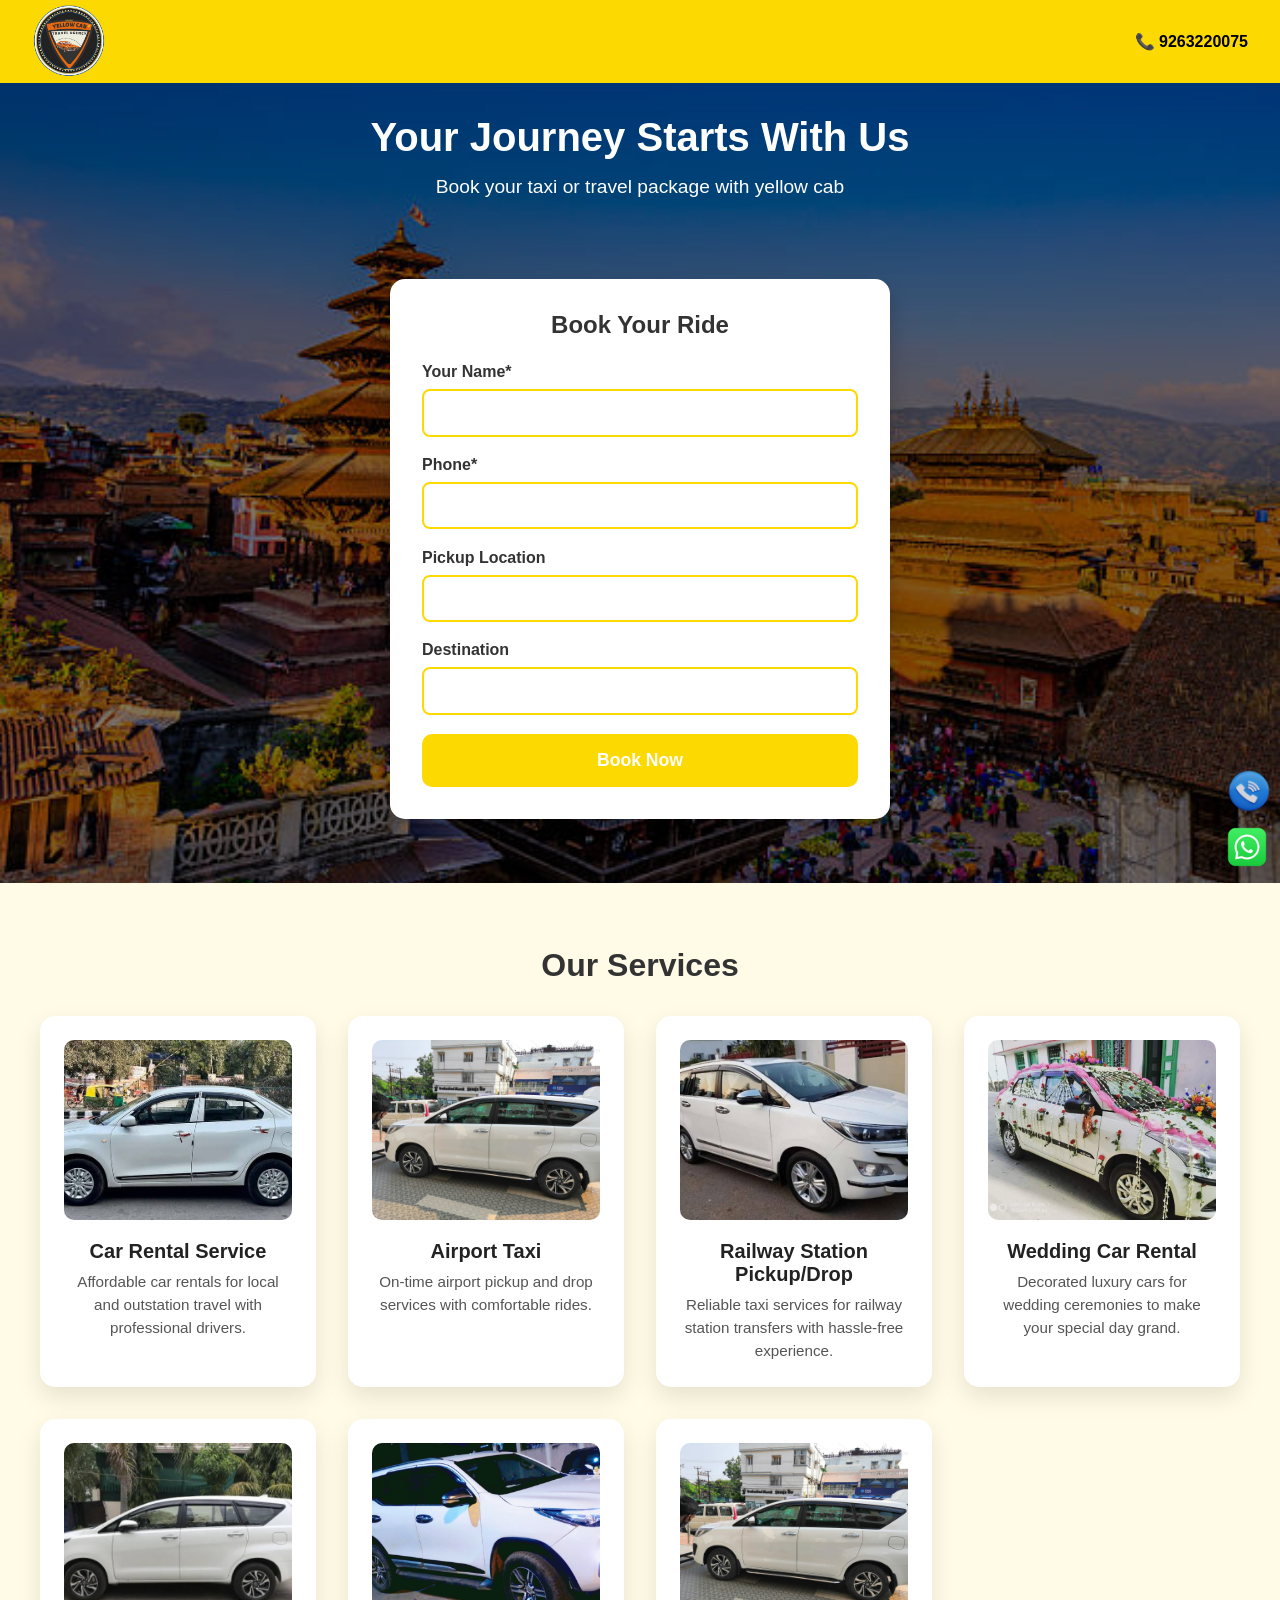
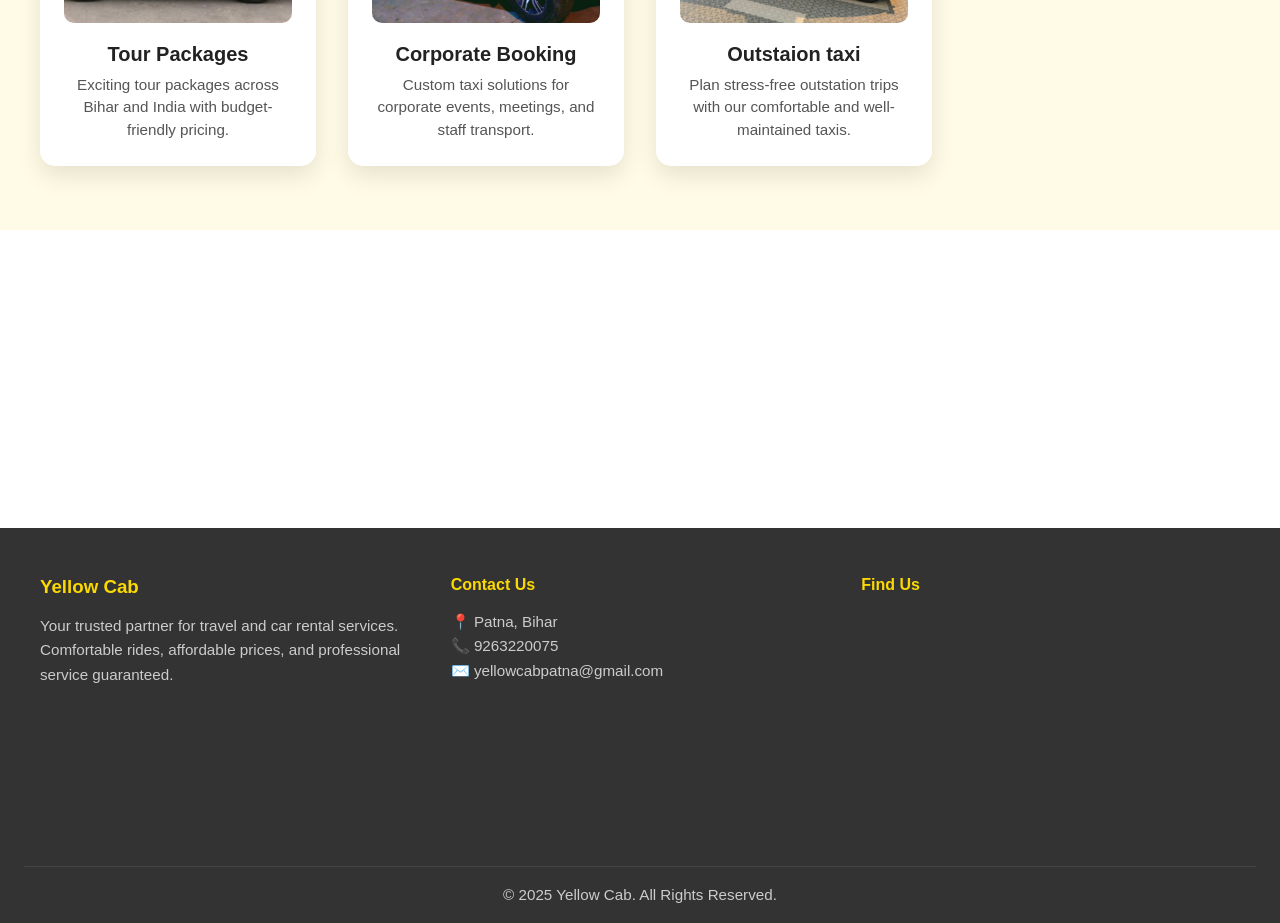
==== index.html @ b82fd65a "map update" ====
<!DOCTYPE html>
<html lang="en">
<head>
  <!-- Google tag (gtag.js) -->
<script async src="https://www.googletagmanager.com/gtag/js?id=AW-17044334476">
</script>
<script>
  window.dataLayer = window.dataLayer || [];
  function gtag(){dataLayer.push(arguments);}
  gtag('js', new Date());

  gtag('config', 'AW-17044334476');
</script>

  <!-- Basic Meta Tags -->
  <meta charset="UTF-8" />
  <meta http-equiv="X-UA-Compatible" content="IE=edge" />
  <meta name="viewport" content="width=device-width, initial-scale=1.0" />
  
  <!-- SEO Title (60 characters – optimized for ranking & CTR) -->
<title>Yellow Cabs Patna | Cab Service, Taxi Booking & Car Rental</title>

<!-- Meta Description (155–160 chars, local + conversion focused) -->
<meta name="description" content="Yellow Cabs Patna offers reliable cab service, taxi booking, and car rental in Patna. 24/7 airport taxi, local & outstation cabs with professional drivers." />

<!-- Meta Keywords (for secondary engines + consistency) -->
<meta name="keywords" content="cab service Patna, taxi service Patna, cab booking Patna, car rental Patna, airport taxi Patna, outstation cab Patna, Yellow Cabs Patna, taxi booking in Patna" />

<!-- Open Graph / Social Sharing -->
<meta property="og:title" content="Yellow Cabs Patna | Trusted Cab & Taxi Service" />
<meta property="og:description" content="Book comfortable and affordable cab service in Patna. Yellow Cabs provides 24/7 taxi booking, airport transfers, local and outstation travel." />
<meta property="og:type" content="website" />
<meta property="og:url" content="https://yellowcabs.xyz/" />
<meta property="og:image" content="https://yellowcabs.xyz/sr1.jpg" />

  <!-- Favicon -->
  <link rel="icon" href="/logo.jpg" type="image/png" />
  <!-- Theme Color for Mobile Browsers -->
  <meta name="theme-color" content="#fcd900" />
  <style>
    :root {
      --primary-color: #fcd900;
      --dark-overlay: rgba(0, 0, 0, 0.5);
      --font-family: 'Segoe UI', Tahoma, Geneva, Verdana, sans-serif;
    }

    * {
      margin: 0;
      padding: 0;
      box-sizing: border-box;
    }

    body {
      font-family: var(--font-family);
      background-color: #fff;
      color: #333;
    }

    header {
      display: flex;
      justify-content: space-between;
      align-items: center;
      padding: 5px 2rem;
      background-color: var(--primary-color);
    }

    header img {
      height: 73px;
    }

    header .contact {
      font-weight: bold;
      font-size: 1rem;
    }
    header .contact a {
      font-weight: bold;
      font-size: 1rem;
      text-decoration: none;
      color: black;
    }

    .hero {
      position: relative;
      height: 808px;
      display: flex;
      justify-content: center;
      /* align-items: center; */
      text-align: center;
      overflow: hidden;
    }

    .hero::before {
      content: "";
      position: absolute;
      top: 0;
      left: 0;
      width: 100%;
      height: 100%;
      background-image: url('/nepal.jpg');
      background-size: cover;
      background-position: center;
      filter: brightness(50%);
      z-index: -1;
    }

    .hero-text {
      color: white;
      animation: fadeIn 2s ease-in-out;
      margin-top: 2rem;
      margin-left: 5px;
      margin-right: 5px;
    }

    .hero-text h1 {
      font-size: 2.5rem;
      margin-bottom: 1rem;
    }

    .hero-text p {
      font-size: 1.2rem;
    }

    @keyframes fadeIn {
      from { opacity: 0; transform: translateY(-20px); }
      to { opacity: 1; transform: translateY(0); }
    }

    .booking-form {
      max-width: 500px;
      margin: -100px auto 3rem;
      background-color: white;
      border-radius: 15px;
      padding: 2rem;
      box-shadow: 0 10px 20px rgba(0,0,0,0.2);
      animation: slideUp 1s ease-in-out;
      position: relative;
      bottom: 32rem;
    }

    .booking-form h2 {
      text-align: center;
      margin-bottom: 1.5rem;
      color: #333;
    }

    .form-group {
      margin-bottom: 1.2rem;
    }

    .form-group label {
      display: block;
      margin-bottom: 0.5rem;
      font-weight: 600;
    }

    .form-group input {
      width: 100%;
      padding: 0.8rem;
      border: 2px solid var(--primary-color);
      border-radius: 8px;
      font-size: 1rem;
    }

    .form-group input:focus {
      outline: none;
      border-color: #e6b800;
    }

    .booking-form button {
      width: 100%;
      background-color: var(--primary-color);
      border: none;
      padding: 1rem;
      font-size: 1.1rem;
      font-weight: bold;
      color: white;
      border-radius: 10px;
      cursor: pointer;
      transition: background 0.3s ease;
    }

    .booking-form button:hover {
      background-color: #e6b800;
    }

    @keyframes slideUp {
      from { opacity: 0; transform: translateY(40px); }
      to { opacity: 1; transform: translateY(0); }
    }

    @media (max-width: 600px) {
      .hero-text h1 {
        font-size: 2rem;
      } 
      .hero-text p {
        font-size: 1rem;
      }
      .booking-form {
        margin: -80px 1rem 2rem;
        padding: 1.5rem;
        bottom: 34rem;
      }
    }


    .services-section {
    padding: 4rem 2rem;
    background-color: #fffbe6;
    text-align: center;
    position: relative;
    bottom: 31rem;
    z-index: 2;
  }

  .section-title {
    font-size: 2rem;
    margin-bottom: 2rem;
    color: #333;
    animation: fadeInDown 1s ease-in-out;
  }

  .services-container {
    display: grid;
    grid-template-columns: repeat(auto-fit, minmax(250px, 1fr));
    gap: 2rem;
    max-width: 1200px;
    margin: auto;
    animation: fadeInUp 1.5s ease-in-out;
  }

  .service-card {
    background: white;
    padding: 1.5rem;
    border-radius: 15px;
    box-shadow: 0 10px 25px rgba(0, 0, 0, 0.1);
    transition: transform 0.3s ease, box-shadow 0.3s ease;
  }

  .service-card:hover {
    transform: translateY(-10px);
    box-shadow: 0 15px 30px rgba(0, 0, 0, 0.2);
  }

  .service-card img {
    width: 100%;
    height: 180px;
    object-fit: cover;
    border-radius: 10px;
    margin-bottom: 1rem;
    background-color: #f3f3f3;
  }

  .service-card h3 {
    color: #222;
    font-size: 1.25rem;
    margin-bottom: 0.5rem;
  }

  .service-card p {
    color: #555;
    font-size: 0.95rem;
    line-height: 1.5;
  }

  @keyframes fadeInDown {
    from { opacity: 0; transform: translateY(-20px); }
    to { opacity: 1; transform: translateY(0); }
  }

  @keyframes fadeInUp {
    from { opacity: 0; transform: translateY(20px); }
    to { opacity: 1; transform: translateY(0); }
  }

  @media (max-width: 768px) {
    .services-section {
      padding: 2rem 1rem;
    }
    .service-card img {
      height: 150px;
    }
  }


  
.fixed-bottom-right2 {
    position: fixed;
    bottom: 4.8rem;
    right: 0.2rem;
    display: flex;
    justify-content: end;
    align-items: center;
    z-index: 20;
  }
.fixed-bottom-right {
    position: fixed;
    bottom: 1.8rem;
    right: 0.8rem;
    display: flex;
    justify-content: end;
    align-items: center;
    z-index: 20;
  }
  
  .whatsapp-button {
  

    border-radius: 50%;

    transition: transform 0.3s ease-in-out;
  }
  
  .whatsapp-button:hover {
    transform: scale(1.2);
  }
  
  .whatsapp-icon {
    width: 2.5rem; 
    height: 2.5rem;
  }
  .whatsapp-icon1 {
    width: 3.5rem; 
    height: 3.5rem;
  }
  

  .footer {
    background-color: #333;
    color: #fff;
    padding: 3rem 1.5rem 1rem;
    font-family: 'Segoe UI', sans-serif;
    animation: fadeIn 2s ease-in-out;
    position: absolute;
    top: 133rem;
    width: 100vw;
    z-index: 1;
  }

  .footer-container {
    display: flex;
    flex-wrap: wrap;
    justify-content: space-between;
    gap: 2rem;
    max-width: 1200px;
    margin: auto;
  }

  .footer-about,
  .footer-contact,
  .footer-links,
  .footer-map {
    flex: 1 1 250px;
  }

  .footer-map iframe {
    width: 100%;
    min-height: 180px;
    border: 0;
    border-radius: 12px;
  }

  .footer h3, .footer h4 {
    color: var(--primary-color, #fcd900);
    margin-bottom: 1rem;
  }

  .footer p, .footer a {
    color: #ccc;
    font-size: 0.95rem;
    line-height: 1.6;
  }

  .footer a:hover {
    color: var(--primary-color, #fcd900);
    text-decoration: underline;
  }

  .footer-links ul {
    list-style: none;
    padding: 0;
  }

  .footer-links li {
    margin-bottom: 0.5rem;
  }

  .footer-bottom {
    text-align: center;
    margin-top: 2rem;
    border-top: 1px solid #444;
    padding-top: 1rem;
    font-size: 0.9rem;
    color: #aaa;
  }

  @keyframes fadeIn {
    from { opacity: 0; transform: translateY(30px); }
    to { opacity: 1; transform: translateY(0); }
  }

  @media (max-width: 1200px) {
    .footer{
        position: absolute;
        top: 154rem;
    }
  }
  @media (max-width: 900px) {
    .footer{
        position: absolute;
        top: 154rem;
    }
  }

  @media (max-width: px) {
    .footer{
        position: absolute;
        top: 133rem;
    }
  }
  @media (max-width: 578px) {
    .footer-container {
      flex-direction: column;
      align-items: center;
    }
    .footer-about, .footer-contact, .footer-links, .footer-map {
      text-align: center;
    }
    .footer{
        position: absolute;
        top: 216rem;
    }
  }
  </style>
</head>
<body>
  <header>
    <img src="/logo1.png" alt="Logo" />
    <div class="contact"><a href="tel:+919263220075">📞 9263220075</a></div>
  </header>

  <section class="hero">
    <div class="hero-text">
      <h1>Your Journey Starts With Us</h1>
      <p>Book your taxi or travel package with yellow cab</p>
    </div>
  </section>

  <section class="booking-form">
    <h2>Book Your Ride</h2>
    <form action="https://formsubmit.co/yellowcabpatna@gmail.com" method="POST">
      <div class="form-group">
        <label for="name">Your Name*</label>
        <input type="text" id="name" name="name" required />
      </div>
      <div class="form-group">
        <label for="phone">Phone*</label>
        <input type="tel" id="phone" name="phone" required />
      </div>
      <div class="form-group">
        <label for="pickup">Pickup Location</label>
        <input type="text" id="pickup" name="pickup" />
      </div>
      <div class="form-group">
        <label for="destination">Destination</label>
        <input type="text" id="destination" name="destination" />
      </div>
      <button type="submit">Book Now</button>
    </form>
  </section>

  <!-- Services Section HTML -->
<section class="services-section">
    <h2 class="section-title">Our Services</h2>
    <div class="services-container">
      <div class="service-card">
        <img src="/sr1.jpg" alt="Car Rental">
        <h3>Car Rental Service</h3>
        <p>Affordable car rentals for local and outstation travel with professional drivers.</p>
      </div>
      <div class="service-card">
        <img src="/sr2.jpg" alt="Airport Taxi">
        <h3>Airport Taxi</h3>
        <p>On-time airport pickup and drop services with comfortable rides.</p>
      </div>
      <div class="service-card">
        <img src="/sr3.jpg" alt="Railway Station Pickup">
        <h3>Railway Station Pickup/Drop</h3>
        <p>Reliable taxi services for railway station transfers with hassle-free experience.</p>
      </div>
      <div class="service-card">
        <img src="/sr4.jpg" alt="Wedding Car">
        <h3>Wedding Car Rental</h3>
        <p>Decorated luxury cars for wedding ceremonies to make your special day grand.</p>
      </div>
      <div class="service-card">
        <img src="/sr5.jpg" alt="Tour Packages">
        <h3>Tour Packages</h3>
        <p>Exciting tour packages across Bihar and India with budget-friendly pricing.</p>
      </div>
      <div class="service-card">
        <img src="/sr6.jpg" alt="Corporate Booking">
        <h3>Corporate Booking</h3>
        <p>Custom taxi solutions for corporate events, meetings, and staff transport.</p>
      </div>
      <div class="service-card">
        <img src="/sr2.jpg" alt="Outstaion taxi">
        <h3>Outstaion taxi</h3>
        <p>Plan stress-free outstation trips with our comfortable and well-maintained taxis.</p>
      </div>
    </div>
  </section>

  <div class="fixed-bottom-right2">
    <a
      href="tel:+919263220075"
      target="_blank"
      rel="noopener noreferrer"
      class="whatsapp-button"
    >
      <img src="/call_logo.webp" alt="WhatsApp" class="whatsapp-icon1" />
    </a>
  </div>
  <div class="fixed-bottom-right">
    <a
      href="https://wa.me/+919263220075"
      target="_blank"
      rel="noopener noreferrer"
      class="whatsapp-button"
    >
      <img src="/whatsapp-icon.webp" alt="WhatsApp" class="whatsapp-icon" />
    </a>
  </div>


  <!-- Footer Section HTML -->
<footer class="footer">
    <div class="footer-container">
      <div class="footer-about">
        <h3>Yellow Cab</h3>
        <p>Your trusted partner for travel and car rental services. Comfortable rides, affordable prices, and professional service guaranteed.</p>
      </div>
      <div class="footer-contact">
        <h4>Contact Us</h4>
        <p>📍 Patna, Bihar</p>
        <p>📞 9263220075</p>
        <p>✉️ yellowcabpatna@gmail.com</p>
      </div>
      <div class="footer-map">
        <h4>Find Us</h4>
        <iframe src="https://www.google.com/maps/embed?pb=!1m18!1m12!1m3!1d3792.6609254687505!2d85.04673759378983!3d25.611873782540304!2m3!1f0!2f0!3f0!3m2!1i1024!2i768!4f13.1!3m3!1m2!1s0x2ccf1668d309ca91%3A0xf8773f1bc8fb2520!2sYellow%20Cabs%20Patna!5e1!3m2!1sen!2sin!4v1779031529789!5m2!1sen!2sin" height="220" style="border:0;" allowfullscreen="" loading="lazy" referrerpolicy="no-referrer-when-downgrade"></iframe>
      </div>
      
    </div>
    <div class="footer-bottom">
      <p>&copy; 2025 Yellow Cab. All Rights Reserved.</p>
    </div>
  </footer>
</body>
</html>
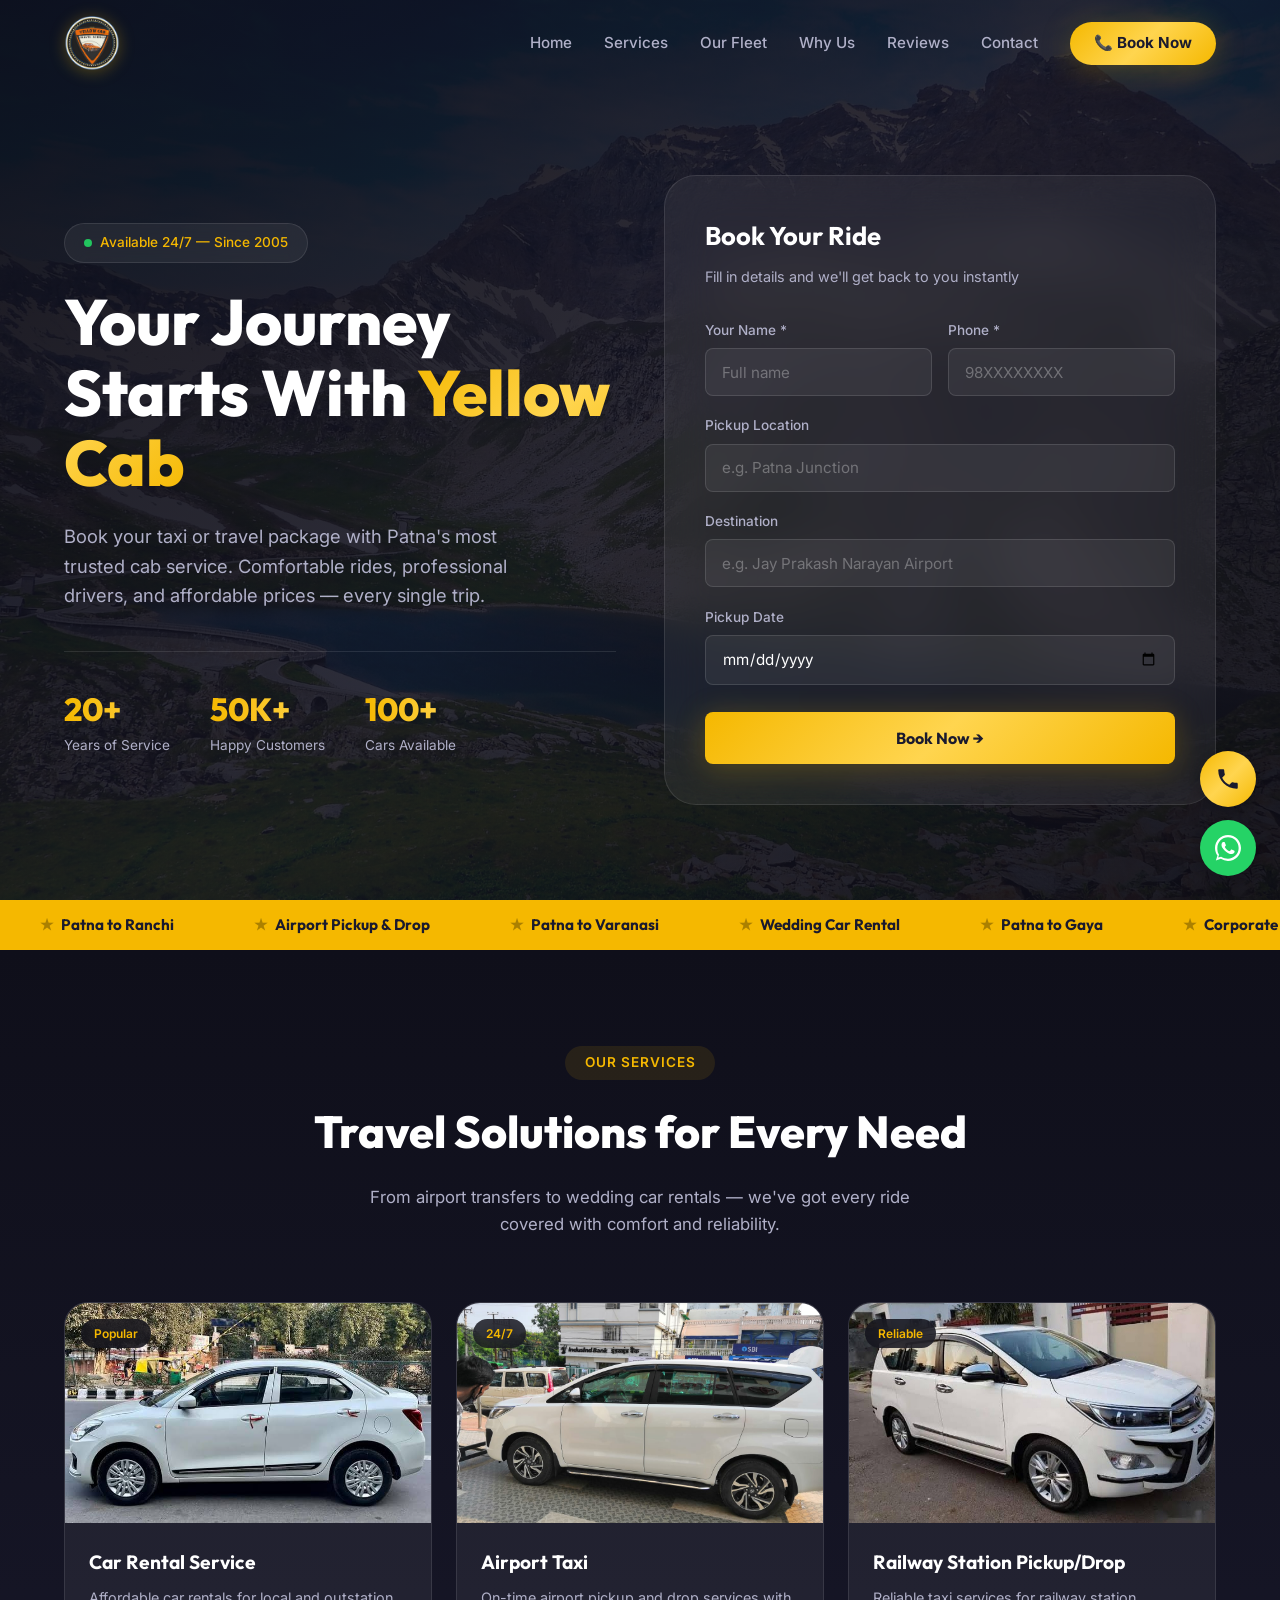
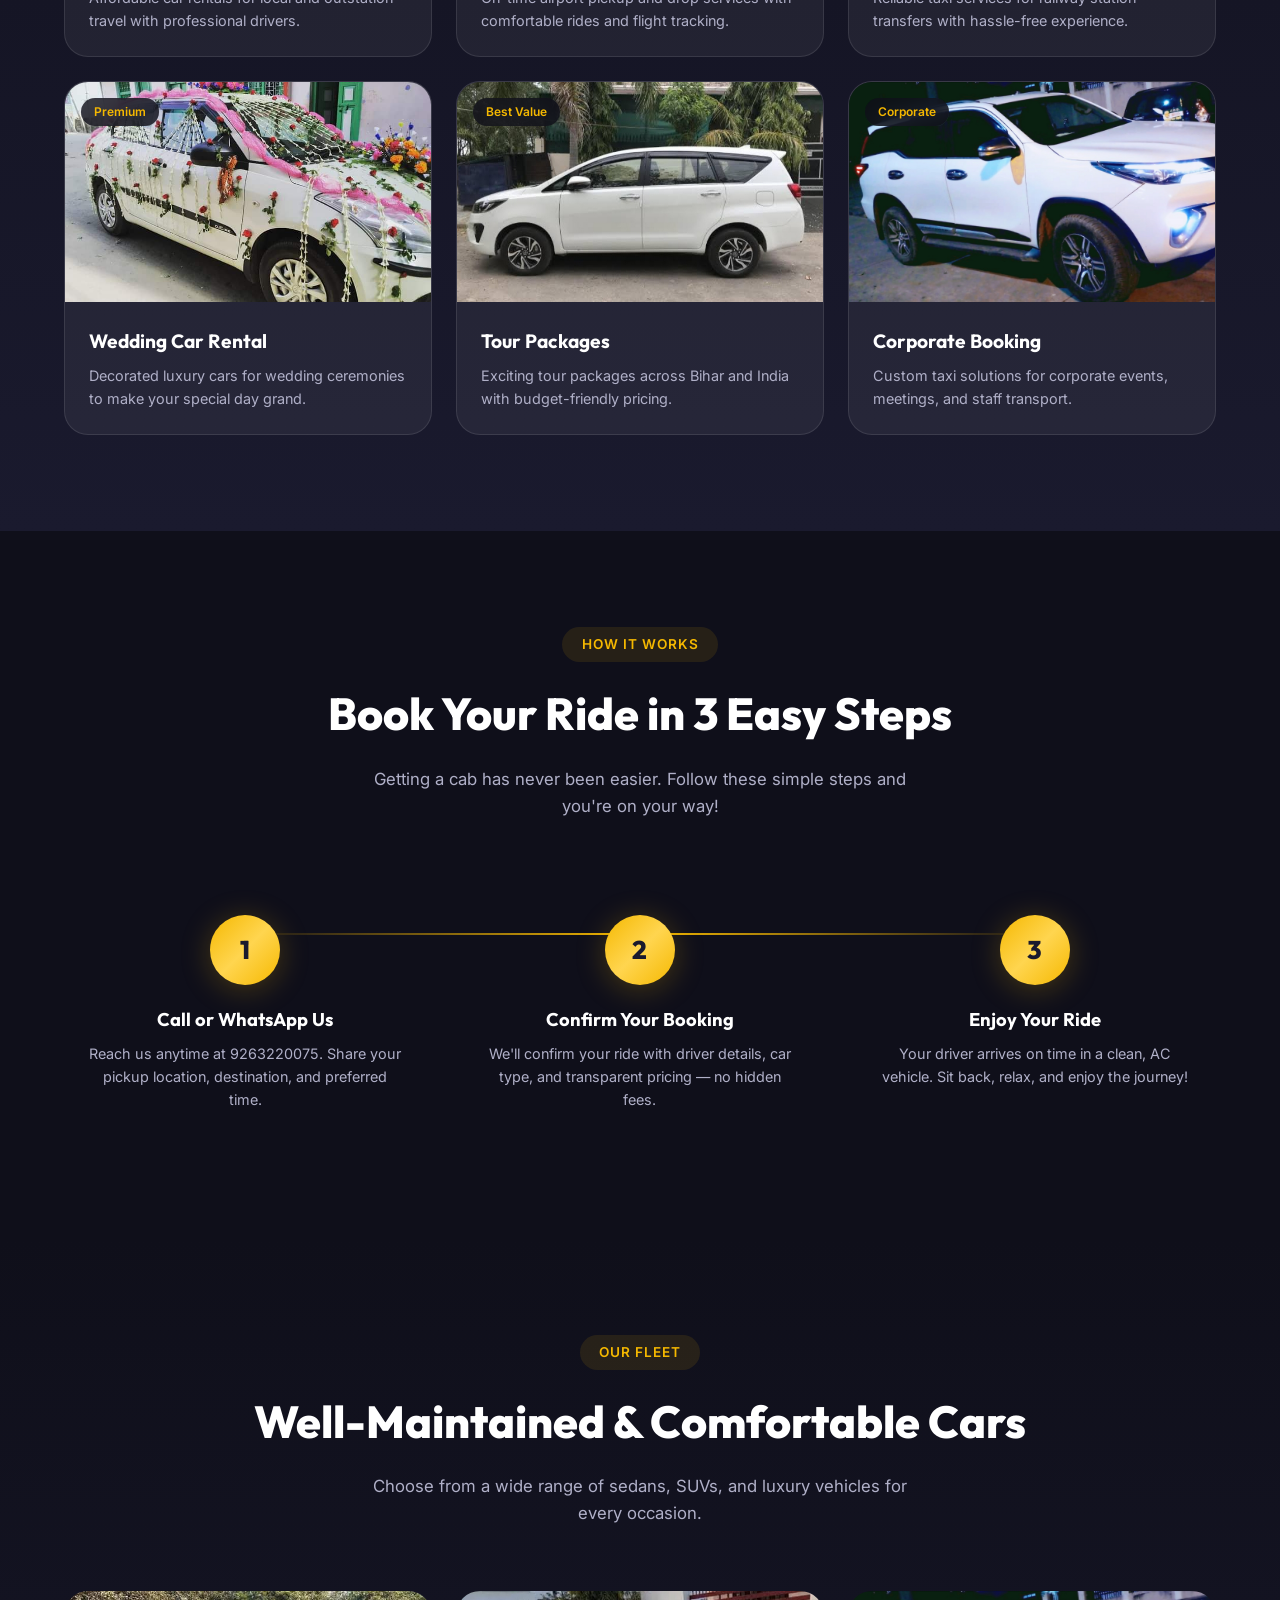
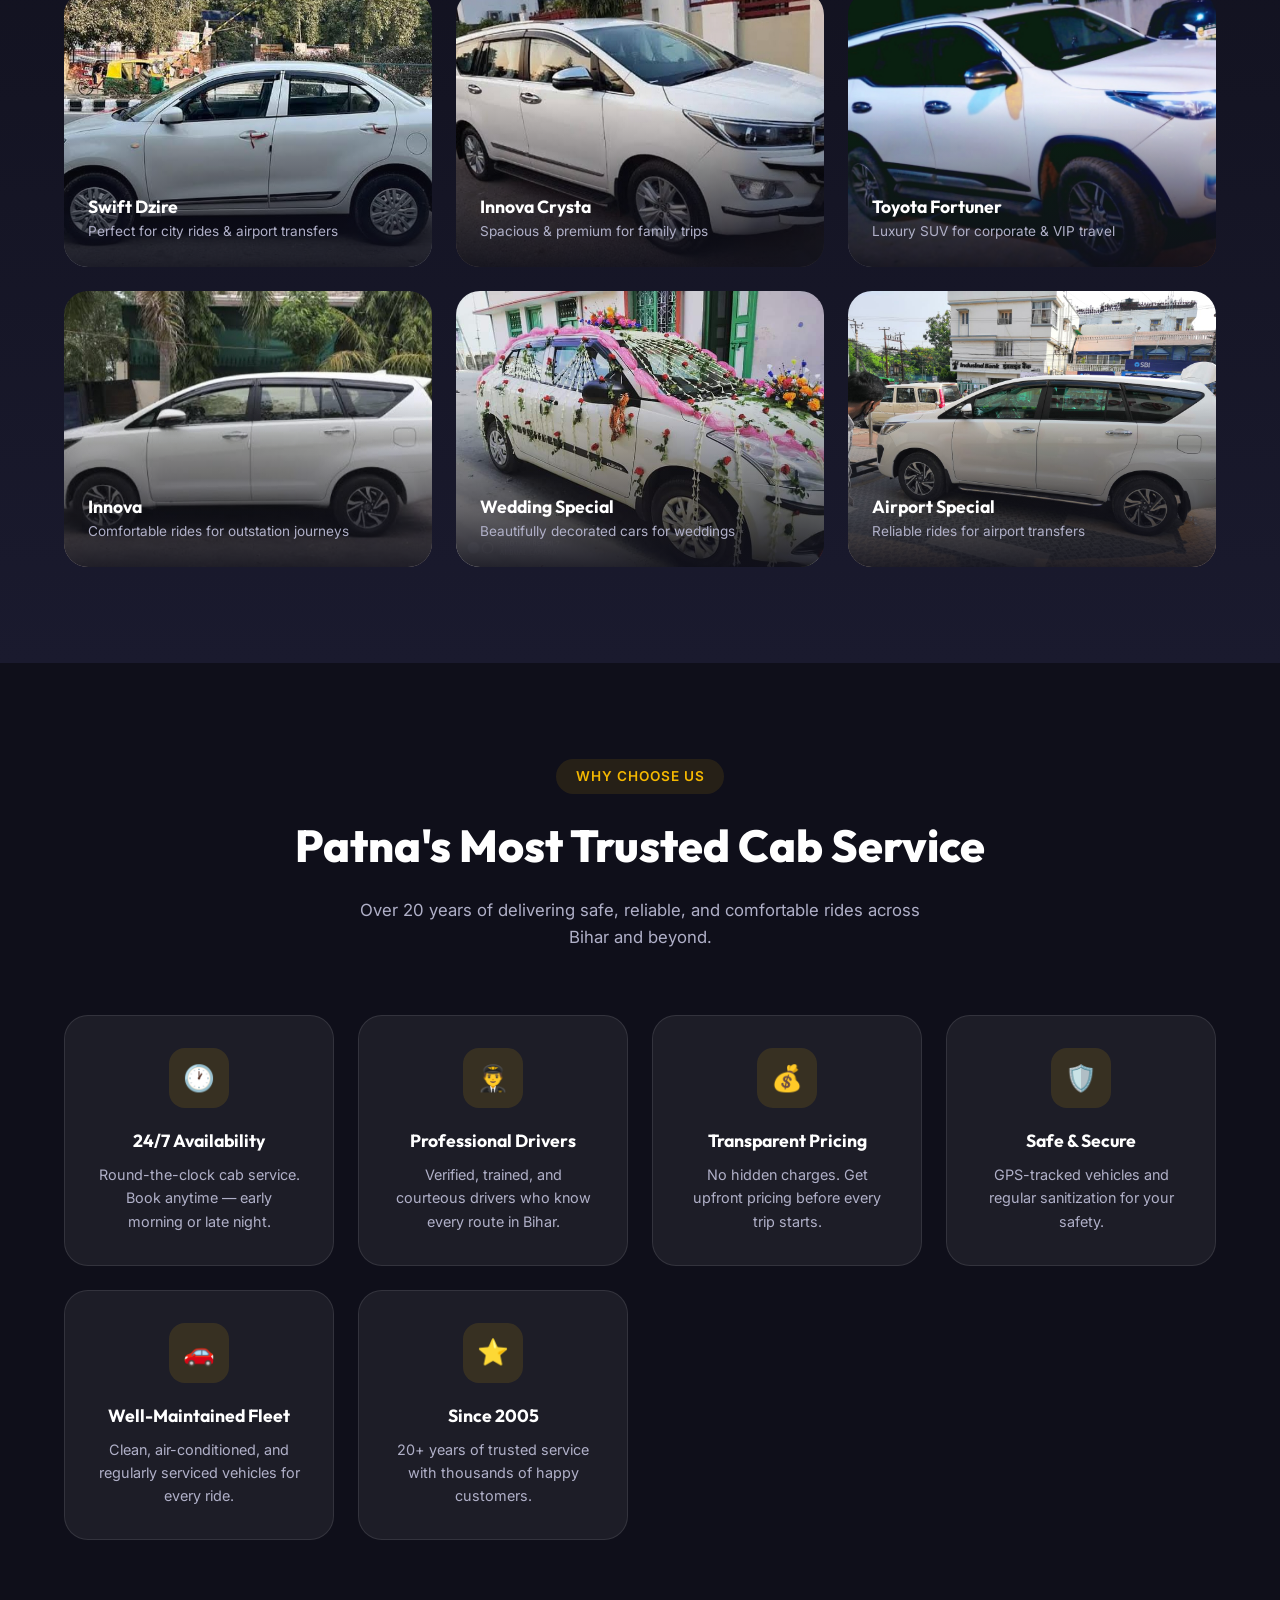
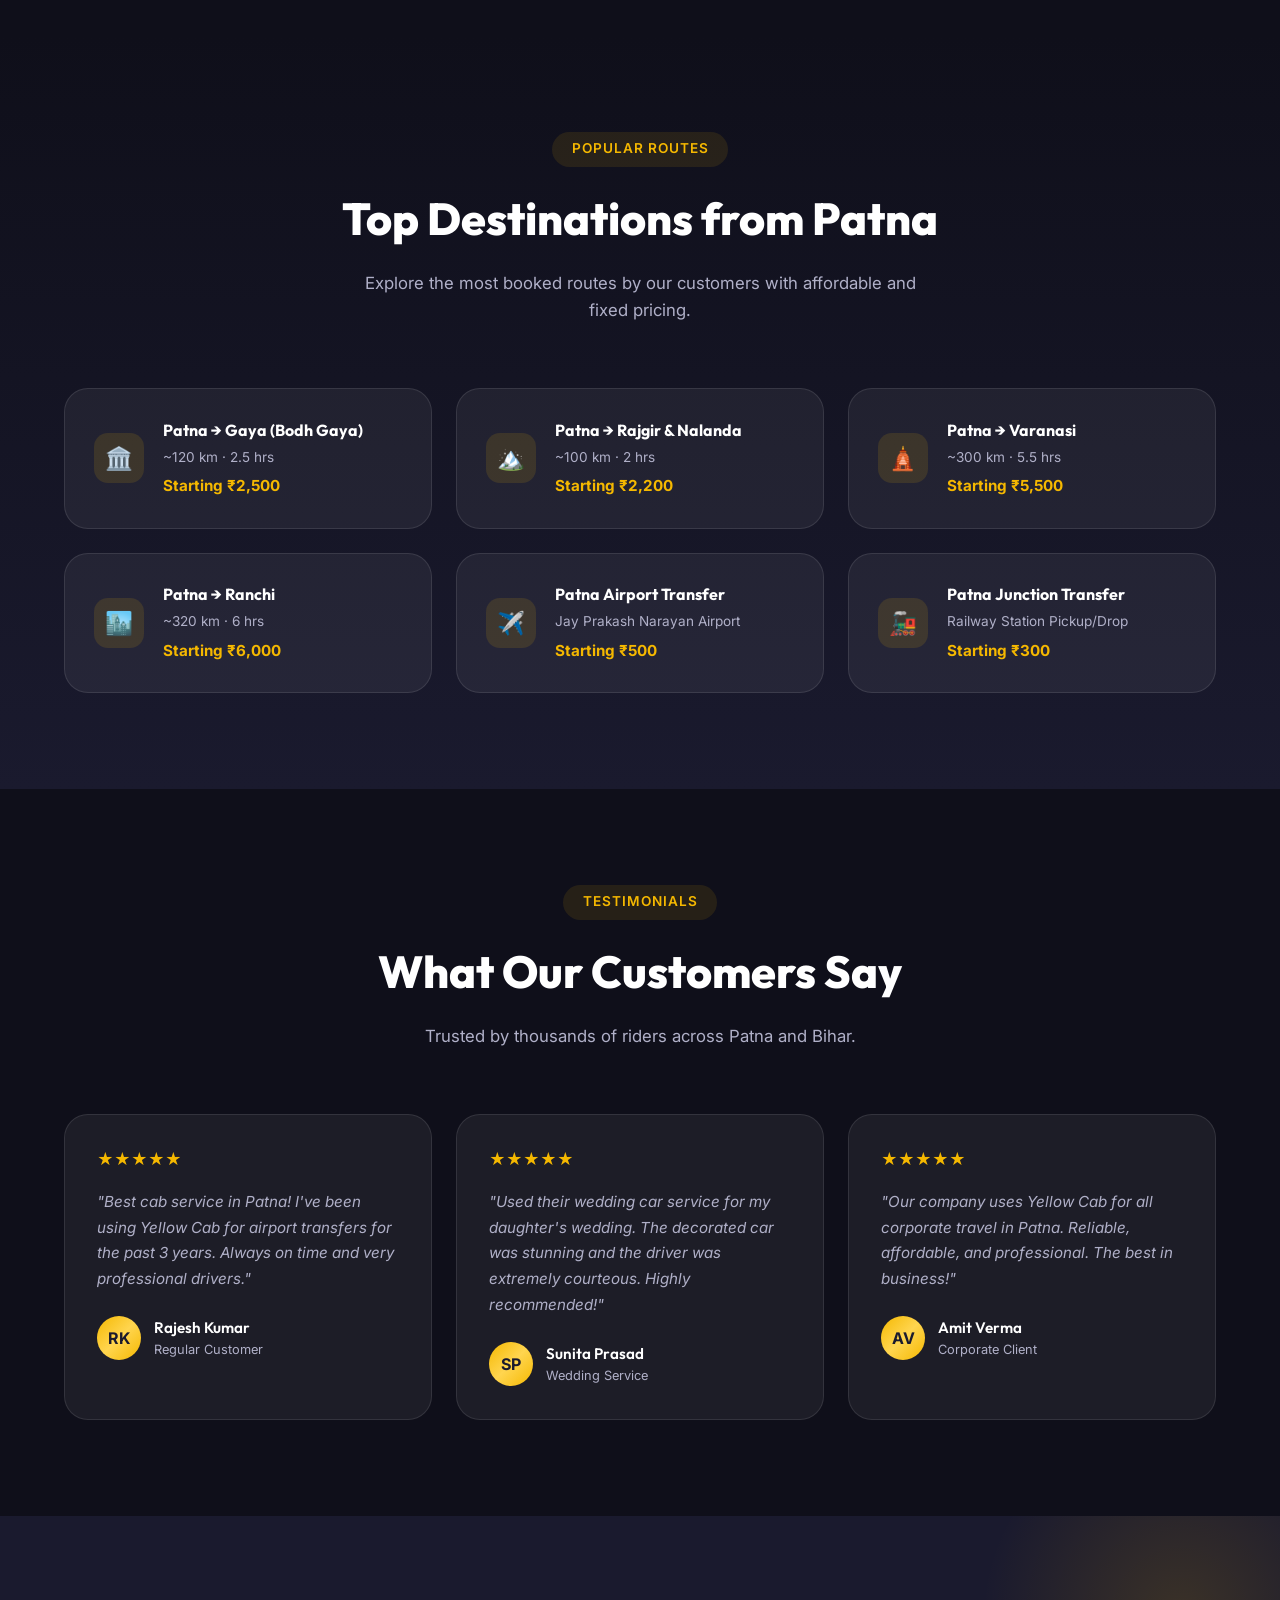
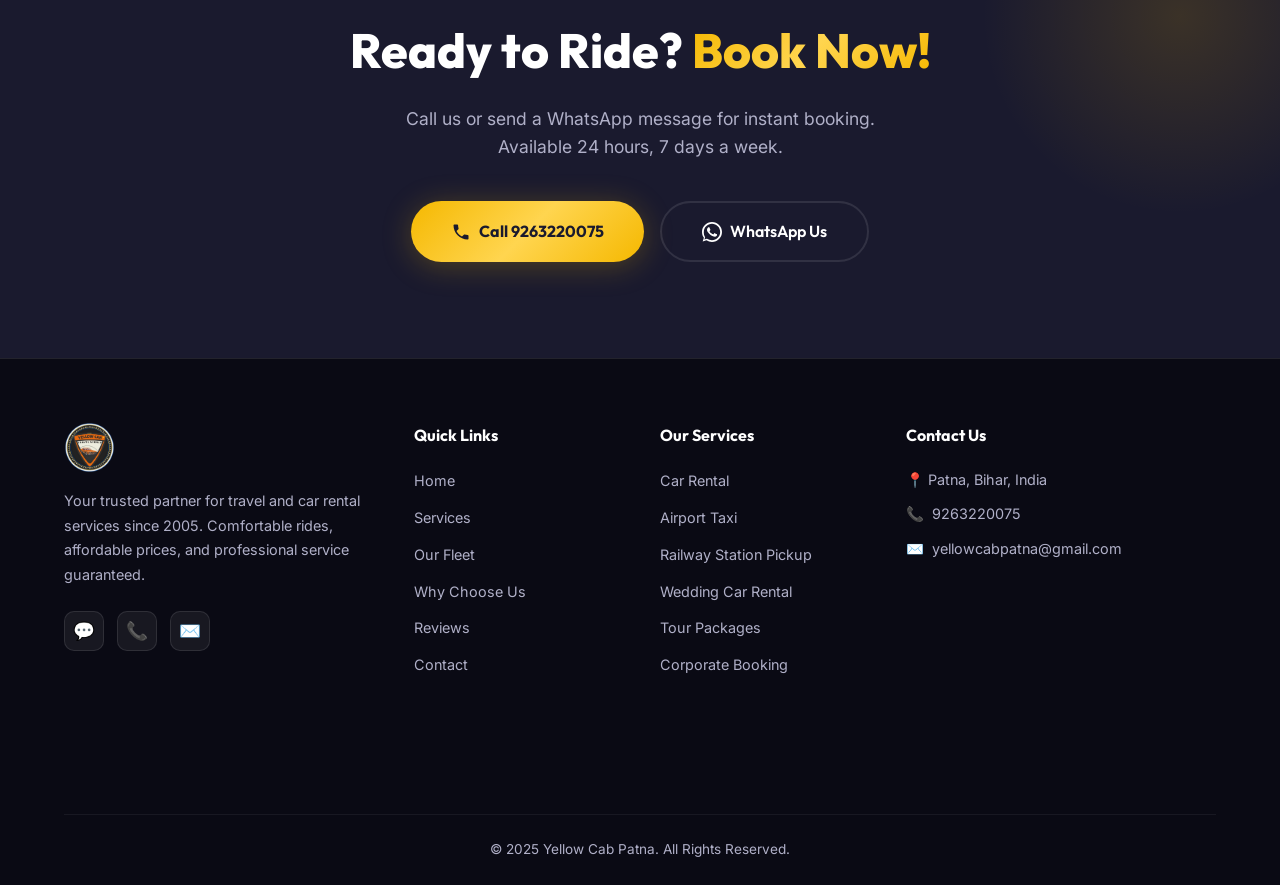
==== commit cc32ceb2: "new design" ====
--- a/index.html
+++ b/index.html
@@ -1,559 +1,635 @@
 <!DOCTYPE html>
 <html lang="en">
+
 <head>
   <!-- Google tag (gtag.js) -->
-<script async src="https://www.googletagmanager.com/gtag/js?id=AW-17044334476">
-</script>
-<script>
-  window.dataLayer = window.dataLayer || [];
-  function gtag(){dataLayer.push(arguments);}
-  gtag('js', new Date());
-
-  gtag('config', 'AW-17044334476');
-</script>
-
-  <!-- Basic Meta Tags -->
+  <script async src="https://www.googletagmanager.com/gtag/js?id=AW-17044334476"></script>
+  <script>
+    window.dataLayer = window.dataLayer || [];
+    function gtag() { dataLayer.push(arguments); }
+    gtag('js', new Date());
+    gtag('config', 'AW-17044334476');
+  </script>
+
   <meta charset="UTF-8" />
   <meta http-equiv="X-UA-Compatible" content="IE=edge" />
   <meta name="viewport" content="width=device-width, initial-scale=1.0" />
-  
-  <!-- SEO Title (60 characters – optimized for ranking & CTR) -->
-<title>Yellow Cabs Patna | Cab Service, Taxi Booking & Car Rental</title>
-
-<!-- Meta Description (155–160 chars, local + conversion focused) -->
-<meta name="description" content="Yellow Cabs Patna offers reliable cab service, taxi booking, and car rental in Patna. 24/7 airport taxi, local & outstation cabs with professional drivers." />
-
-<!-- Meta Keywords (for secondary engines + consistency) -->
-<meta name="keywords" content="cab service Patna, taxi service Patna, cab booking Patna, car rental Patna, airport taxi Patna, outstation cab Patna, Yellow Cabs Patna, taxi booking in Patna" />
-
-<!-- Open Graph / Social Sharing -->
-<meta property="og:title" content="Yellow Cabs Patna | Trusted Cab & Taxi Service" />
-<meta property="og:description" content="Book comfortable and affordable cab service in Patna. Yellow Cabs provides 24/7 taxi booking, airport transfers, local and outstation travel." />
-<meta property="og:type" content="website" />
-<meta property="og:url" content="https://yellowcabs.xyz/" />
-<meta property="og:image" content="https://yellowcabs.xyz/sr1.jpg" />
-
-  <!-- Favicon -->
-  <link rel="icon" href="/logo.jpg" type="image/png" />
-  <!-- Theme Color for Mobile Browsers -->
-  <meta name="theme-color" content="#fcd900" />
-  <style>
-    :root {
-      --primary-color: #fcd900;
-      --dark-overlay: rgba(0, 0, 0, 0.5);
-      --font-family: 'Segoe UI', Tahoma, Geneva, Verdana, sans-serif;
-    }
-
-    * {
-      margin: 0;
-      padding: 0;
-      box-sizing: border-box;
-    }
-
-    body {
-      font-family: var(--font-family);
-      background-color: #fff;
-      color: #333;
-    }
-
-    header {
-      display: flex;
-      justify-content: space-between;
-      align-items: center;
-      padding: 5px 2rem;
-      background-color: var(--primary-color);
-    }
-
-    header img {
-      height: 73px;
-    }
-
-    header .contact {
-      font-weight: bold;
-      font-size: 1rem;
-    }
-    header .contact a {
-      font-weight: bold;
-      font-size: 1rem;
-      text-decoration: none;
-      color: black;
-    }
-
-    .hero {
-      position: relative;
-      height: 808px;
-      display: flex;
-      justify-content: center;
-      /* align-items: center; */
-      text-align: center;
-      overflow: hidden;
-    }
-
-    .hero::before {
-      content: "";
-      position: absolute;
-      top: 0;
-      left: 0;
-      width: 100%;
-      height: 100%;
-      background-image: url('/nepal.jpg');
-      background-size: cover;
-      background-position: center;
-      filter: brightness(50%);
-      z-index: -1;
-    }
-
-    .hero-text {
-      color: white;
-      animation: fadeIn 2s ease-in-out;
-      margin-top: 2rem;
-      margin-left: 5px;
-      margin-right: 5px;
-    }
-
-    .hero-text h1 {
-      font-size: 2.5rem;
-      margin-bottom: 1rem;
-    }
-
-    .hero-text p {
-      font-size: 1.2rem;
-    }
-
-    @keyframes fadeIn {
-      from { opacity: 0; transform: translateY(-20px); }
-      to { opacity: 1; transform: translateY(0); }
-    }
-
-    .booking-form {
-      max-width: 500px;
-      margin: -100px auto 3rem;
-      background-color: white;
-      border-radius: 15px;
-      padding: 2rem;
-      box-shadow: 0 10px 20px rgba(0,0,0,0.2);
-      animation: slideUp 1s ease-in-out;
-      position: relative;
-      bottom: 32rem;
-    }
-
-    .booking-form h2 {
-      text-align: center;
-      margin-bottom: 1.5rem;
-      color: #333;
-    }
-
-    .form-group {
-      margin-bottom: 1.2rem;
-    }
-
-    .form-group label {
-      display: block;
-      margin-bottom: 0.5rem;
-      font-weight: 600;
-    }
-
-    .form-group input {
-      width: 100%;
-      padding: 0.8rem;
-      border: 2px solid var(--primary-color);
-      border-radius: 8px;
-      font-size: 1rem;
-    }
-
-    .form-group input:focus {
-      outline: none;
-      border-color: #e6b800;
-    }
-
-    .booking-form button {
-      width: 100%;
-      background-color: var(--primary-color);
-      border: none;
-      padding: 1rem;
-      font-size: 1.1rem;
-      font-weight: bold;
-      color: white;
-      border-radius: 10px;
-      cursor: pointer;
-      transition: background 0.3s ease;
-    }
-
-    .booking-form button:hover {
-      background-color: #e6b800;
-    }
-
-    @keyframes slideUp {
-      from { opacity: 0; transform: translateY(40px); }
-      to { opacity: 1; transform: translateY(0); }
-    }
-
-    @media (max-width: 600px) {
-      .hero-text h1 {
-        font-size: 2rem;
-      } 
-      .hero-text p {
-        font-size: 1rem;
-      }
-      .booking-form {
-        margin: -80px 1rem 2rem;
-        padding: 1.5rem;
-        bottom: 34rem;
-      }
-    }
-
-
-    .services-section {
-    padding: 4rem 2rem;
-    background-color: #fffbe6;
-    text-align: center;
-    position: relative;
-    bottom: 31rem;
-    z-index: 2;
-  }
-
-  .section-title {
-    font-size: 2rem;
-    margin-bottom: 2rem;
-    color: #333;
-    animation: fadeInDown 1s ease-in-out;
-  }
-
-  .services-container {
-    display: grid;
-    grid-template-columns: repeat(auto-fit, minmax(250px, 1fr));
-    gap: 2rem;
-    max-width: 1200px;
-    margin: auto;
-    animation: fadeInUp 1.5s ease-in-out;
-  }
-
-  .service-card {
-    background: white;
-    padding: 1.5rem;
-    border-radius: 15px;
-    box-shadow: 0 10px 25px rgba(0, 0, 0, 0.1);
-    transition: transform 0.3s ease, box-shadow 0.3s ease;
-  }
-
-  .service-card:hover {
-    transform: translateY(-10px);
-    box-shadow: 0 15px 30px rgba(0, 0, 0, 0.2);
-  }
-
-  .service-card img {
-    width: 100%;
-    height: 180px;
-    object-fit: cover;
-    border-radius: 10px;
-    margin-bottom: 1rem;
-    background-color: #f3f3f3;
-  }
-
-  .service-card h3 {
-    color: #222;
-    font-size: 1.25rem;
-    margin-bottom: 0.5rem;
-  }
-
-  .service-card p {
-    color: #555;
-    font-size: 0.95rem;
-    line-height: 1.5;
-  }
-
-  @keyframes fadeInDown {
-    from { opacity: 0; transform: translateY(-20px); }
-    to { opacity: 1; transform: translateY(0); }
-  }
-
-  @keyframes fadeInUp {
-    from { opacity: 0; transform: translateY(20px); }
-    to { opacity: 1; transform: translateY(0); }
-  }
-
-  @media (max-width: 768px) {
-    .services-section {
-      padding: 2rem 1rem;
-    }
-    .service-card img {
-      height: 150px;
-    }
-  }
-
-
-  
-.fixed-bottom-right2 {
-    position: fixed;
-    bottom: 4.8rem;
-    right: 0.2rem;
-    display: flex;
-    justify-content: end;
-    align-items: center;
-    z-index: 20;
-  }
-.fixed-bottom-right {
-    position: fixed;
-    bottom: 1.8rem;
-    right: 0.8rem;
-    display: flex;
-    justify-content: end;
-    align-items: center;
-    z-index: 20;
-  }
-  
-  .whatsapp-button {
-  
-
-    border-radius: 50%;
-
-    transition: transform 0.3s ease-in-out;
-  }
-  
-  .whatsapp-button:hover {
-    transform: scale(1.2);
-  }
-  
-  .whatsapp-icon {
-    width: 2.5rem; 
-    height: 2.5rem;
-  }
-  .whatsapp-icon1 {
-    width: 3.5rem; 
-    height: 3.5rem;
-  }
-  
-
-  .footer {
-    background-color: #333;
-    color: #fff;
-    padding: 3rem 1.5rem 1rem;
-    font-family: 'Segoe UI', sans-serif;
-    animation: fadeIn 2s ease-in-out;
-    position: absolute;
-    top: 133rem;
-    width: 100vw;
-    z-index: 1;
-  }
-
-  .footer-container {
-    display: flex;
-    flex-wrap: wrap;
-    justify-content: space-between;
-    gap: 2rem;
-    max-width: 1200px;
-    margin: auto;
-  }
-
-  .footer-about,
-  .footer-contact,
-  .footer-links,
-  .footer-map {
-    flex: 1 1 250px;
-  }
-
-  .footer-map iframe {
-    width: 100%;
-    min-height: 180px;
-    border: 0;
-    border-radius: 12px;
-  }
-
-  .footer h3, .footer h4 {
-    color: var(--primary-color, #fcd900);
-    margin-bottom: 1rem;
-  }
-
-  .footer p, .footer a {
-    color: #ccc;
-    font-size: 0.95rem;
-    line-height: 1.6;
-  }
-
-  .footer a:hover {
-    color: var(--primary-color, #fcd900);
-    text-decoration: underline;
-  }
-
-  .footer-links ul {
-    list-style: none;
-    padding: 0;
-  }
-
-  .footer-links li {
-    margin-bottom: 0.5rem;
-  }
-
-  .footer-bottom {
-    text-align: center;
-    margin-top: 2rem;
-    border-top: 1px solid #444;
-    padding-top: 1rem;
-    font-size: 0.9rem;
-    color: #aaa;
-  }
-
-  @keyframes fadeIn {
-    from { opacity: 0; transform: translateY(30px); }
-    to { opacity: 1; transform: translateY(0); }
-  }
-
-  @media (max-width: 1200px) {
-    .footer{
-        position: absolute;
-        top: 154rem;
-    }
-  }
-  @media (max-width: 900px) {
-    .footer{
-        position: absolute;
-        top: 154rem;
-    }
-  }
-
-  @media (max-width: px) {
-    .footer{
-        position: absolute;
-        top: 133rem;
-    }
-  }
-  @media (max-width: 578px) {
-    .footer-container {
-      flex-direction: column;
-      align-items: center;
-    }
-    .footer-about, .footer-contact, .footer-links, .footer-map {
-      text-align: center;
-    }
-    .footer{
-        position: absolute;
-        top: 216rem;
-    }
-  }
-  </style>
+
+  <title>Yellow Cabs Patna | Cab Service, Taxi Booking & Car Rental</title>
+  <meta name="description"
+    content="Yellow Cabs Patna offers reliable cab service, taxi booking, and car rental in Patna. 24/7 airport taxi, local & outstation cabs with professional drivers." />
+  <meta name="keywords"
+    content="cab service Patna, taxi service Patna, cab booking Patna, car rental Patna, airport taxi Patna, outstation cab Patna, Yellow Cabs Patna" />
+
+  <meta property="og:title" content="Yellow Cabs Patna | Trusted Cab & Taxi Service" />
+  <meta property="og:description"
+    content="Book comfortable and affordable cab service in Patna. Yellow Cabs provides 24/7 taxi booking, airport transfers, local and outstation travel." />
+  <meta property="og:type" content="website" />
+  <meta property="og:url" content="https://yellowcabs.xyz/" />
+  <meta property="og:image" content="https://yellowcabs.xyz/sr1.jpg" />
+
+  <link rel="icon" href="logo.jpg" type="image/png" />
+  <meta name="theme-color" content="#F5B800" />
+  <link rel="stylesheet" href="styles.css" />
 </head>
+
 <body>
-  <header>
-    <img src="/logo1.png" alt="Logo" />
-    <div class="contact"><a href="tel:+919263220075">📞 9263220075</a></div>
-  </header>
-
-  <section class="hero">
-    <div class="hero-text">
-      <h1>Your Journey Starts With Us</h1>
-      <p>Book your taxi or travel package with yellow cab</p>
-    </div>
-  </section>
-
-  <section class="booking-form">
-    <h2>Book Your Ride</h2>
-    <form action="https://formsubmit.co/yellowcabpatna@gmail.com" method="POST">
-      <div class="form-group">
-        <label for="name">Your Name*</label>
-        <input type="text" id="name" name="name" required />
-      </div>
-      <div class="form-group">
-        <label for="phone">Phone*</label>
-        <input type="tel" id="phone" name="phone" required />
-      </div>
-      <div class="form-group">
-        <label for="pickup">Pickup Location</label>
-        <input type="text" id="pickup" name="pickup" />
-      </div>
-      <div class="form-group">
-        <label for="destination">Destination</label>
-        <input type="text" id="destination" name="destination" />
-      </div>
-      <button type="submit">Book Now</button>
-    </form>
-  </section>
-
-  <!-- Services Section HTML -->
-<section class="services-section">
-    <h2 class="section-title">Our Services</h2>
-    <div class="services-container">
-      <div class="service-card">
-        <img src="/sr1.jpg" alt="Car Rental">
-        <h3>Car Rental Service</h3>
-        <p>Affordable car rentals for local and outstation travel with professional drivers.</p>
-      </div>
-      <div class="service-card">
-        <img src="/sr2.jpg" alt="Airport Taxi">
-        <h3>Airport Taxi</h3>
-        <p>On-time airport pickup and drop services with comfortable rides.</p>
-      </div>
-      <div class="service-card">
-        <img src="/sr3.jpg" alt="Railway Station Pickup">
-        <h3>Railway Station Pickup/Drop</h3>
-        <p>Reliable taxi services for railway station transfers with hassle-free experience.</p>
-      </div>
-      <div class="service-card">
-        <img src="/sr4.jpg" alt="Wedding Car">
-        <h3>Wedding Car Rental</h3>
-        <p>Decorated luxury cars for wedding ceremonies to make your special day grand.</p>
-      </div>
-      <div class="service-card">
-        <img src="/sr5.jpg" alt="Tour Packages">
-        <h3>Tour Packages</h3>
-        <p>Exciting tour packages across Bihar and India with budget-friendly pricing.</p>
-      </div>
-      <div class="service-card">
-        <img src="/sr6.jpg" alt="Corporate Booking">
-        <h3>Corporate Booking</h3>
-        <p>Custom taxi solutions for corporate events, meetings, and staff transport.</p>
-      </div>
-      <div class="service-card">
-        <img src="/sr2.jpg" alt="Outstaion taxi">
-        <h3>Outstaion taxi</h3>
-        <p>Plan stress-free outstation trips with our comfortable and well-maintained taxis.</p>
-      </div>
-    </div>
-  </section>
-
-  <div class="fixed-bottom-right2">
-    <a
-      href="tel:+919263220075"
-      target="_blank"
-      rel="noopener noreferrer"
-      class="whatsapp-button"
-    >
-      <img src="/call_logo.webp" alt="WhatsApp" class="whatsapp-icon1" />
+
+  <!-- ═══ NAVBAR ═══ -->
+  <nav class="navbar" id="navbar">
+    <div class="container">
+      <a href="#" class="navbar-logo" id="navbar-logo">
+        <img src="logo1.png" alt="Yellow Cab Patna Logo" />
+      </a>
+      <div class="navbar-links" id="navbarLinks">
+        <a href="#home">Home</a>
+        <a href="#services">Services</a>
+        <a href="#fleet">Our Fleet</a>
+        <a href="#why-us">Why Us</a>
+        <a href="#testimonials">Reviews</a>
+        <a href="#contact">Contact</a>
+        <a href="tel:+919263220075" class="nav-cta">📞 Book Now</a>
+      </div>
+      <button class="menu-toggle" id="menuToggle" aria-label="Toggle menu">
+        <span></span><span></span><span></span>
+      </button>
+    </div>
+  </nav>
+
+  <!-- ═══ HERO ═══ -->
+  <section class="hero" id="home">
+    <div class="hero-bg"></div>
+    <div class="hero-overlay"></div>
+    <div class="container">
+      <div class="hero-content">
+        <div class="hero-badge">
+          <span class="dot"></span>
+          Available 24/7 — Since 2005
+        </div>
+        <h1>Your Journey Starts With <span class="highlight">Yellow Cab</span></h1>
+        <p>Book your taxi or travel package with Patna's most trusted cab service. Comfortable rides, professional
+          drivers, and affordable prices — every single trip.</p>
+        <div class="hero-stats">
+          <div class="stat-item">
+            <h3>20+</h3>
+            <p>Years of Service</p>
+          </div>
+          <div class="stat-item">
+            <h3>50K+</h3>
+            <p>Happy Customers</p>
+          </div>
+          <div class="stat-item">
+            <h3>100+</h3>
+            <p>Cars Available</p>
+          </div>
+        </div>
+      </div>
+
+      <div class="hero-form-card">
+        <h2>Book Your Ride</h2>
+        <p class="form-subtitle">Fill in details and we'll get back to you instantly</p>
+        <form action="https://formsubmit.co/yellowcabpatna@gmail.com" method="POST" id="bookingForm">
+          <div class="form-row">
+            <div class="form-group">
+              <label for="name">Your Name *</label>
+              <input type="text" id="name" name="name" placeholder="Full name" required />
+            </div>
+            <div class="form-group">
+              <label for="phone">Phone *</label>
+              <input type="tel" id="phone" name="phone" placeholder="98XXXXXXXX" required />
+            </div>
+          </div>
+          <div class="form-group">
+            <label for="pickup">Pickup Location</label>
+            <input type="text" id="pickup" name="pickup" placeholder="e.g. Patna Junction" />
+          </div>
+          <div class="form-group">
+            <label for="destination">Destination</label>
+            <input type="text" id="destination" name="destination" placeholder="e.g. Jay Prakash Narayan Airport" />
+          </div>
+          <div class="form-group">
+            <label for="date">Pickup Date</label>
+            <input type="date" id="date" name="date" />
+          </div>
+          <button type="submit" class="btn-primary" id="submitBooking">Book Now →</button>
+        </form>
+      </div>
+    </div>
+  </section>
+
+  <!-- ═══ ROUTE TICKER ═══ -->
+  <div class="ticker-section">
+    <div class="ticker-track">
+      <span>Patna to Ranchi</span><span>Airport Pickup & Drop</span><span>Patna to Varanasi</span><span>Wedding Car
+        Rental</span><span>Patna to Gaya</span><span>Corporate Travel</span><span>Patna to Muzaffarpur</span><span>Tour
+        Packages</span><span>Patna to Rajgir</span><span>Railway Station Transfer</span>
+      <span>Patna to Ranchi</span><span>Airport Pickup & Drop</span><span>Patna to Varanasi</span><span>Wedding Car
+        Rental</span><span>Patna to Gaya</span><span>Corporate Travel</span><span>Patna to Muzaffarpur</span><span>Tour
+        Packages</span><span>Patna to Rajgir</span><span>Railway Station Transfer</span>
+    </div>
+  </div>
+
+  <!-- ═══ SERVICES ═══ -->
+  <section class="section services" id="services">
+    <div class="container">
+      <div class="section-header fade-up">
+        <span class="section-tag">Our Services</span>
+        <h2>Travel Solutions for Every Need</h2>
+        <p>From airport transfers to wedding car rentals — we've got every ride covered with comfort and reliability.
+        </p>
+      </div>
+      <div class="services-grid">
+        <div class="service-card fade-up">
+          <div class="service-card-img">
+            <img src="sr1.jpg" alt="Car Rental Service in Patna" loading="lazy" />
+            <span class="service-badge">Popular</span>
+          </div>
+          <div class="service-card-body">
+            <h3>Car Rental Service</h3>
+            <p>Affordable car rentals for local and outstation travel with professional drivers.</p>
+          </div>
+        </div>
+        <div class="service-card fade-up">
+          <div class="service-card-img">
+            <img src="sr2.jpg" alt="Airport Taxi Service Patna" loading="lazy" />
+            <span class="service-badge">24/7</span>
+          </div>
+          <div class="service-card-body">
+            <h3>Airport Taxi</h3>
+            <p>On-time airport pickup and drop services with comfortable rides and flight tracking.</p>
+          </div>
+        </div>
+        <div class="service-card fade-up">
+          <div class="service-card-img">
+            <img src="sr3.jpg" alt="Railway Station Pickup Drop Patna" loading="lazy" />
+            <span class="service-badge">Reliable</span>
+          </div>
+          <div class="service-card-body">
+            <h3>Railway Station Pickup/Drop</h3>
+            <p>Reliable taxi services for railway station transfers with hassle-free experience.</p>
+          </div>
+        </div>
+        <div class="service-card fade-up">
+          <div class="service-card-img">
+            <img src="sr4.jpg" alt="Wedding Car Rental Patna" loading="lazy" />
+            <span class="service-badge">Premium</span>
+          </div>
+          <div class="service-card-body">
+            <h3>Wedding Car Rental</h3>
+            <p>Decorated luxury cars for wedding ceremonies to make your special day grand.</p>
+          </div>
+        </div>
+        <div class="service-card fade-up">
+          <div class="service-card-img">
+            <img src="sr5.jpg" alt="Tour Packages Bihar India" loading="lazy" />
+            <span class="service-badge">Best Value</span>
+          </div>
+          <div class="service-card-body">
+            <h3>Tour Packages</h3>
+            <p>Exciting tour packages across Bihar and India with budget-friendly pricing.</p>
+          </div>
+        </div>
+        <div class="service-card fade-up">
+          <div class="service-card-img">
+            <img src="sr6.jpg" alt="Corporate Cab Booking Patna" loading="lazy" />
+            <span class="service-badge">Corporate</span>
+          </div>
+          <div class="service-card-body">
+            <h3>Corporate Booking</h3>
+            <p>Custom taxi solutions for corporate events, meetings, and staff transport.</p>
+          </div>
+        </div>
+      </div>
+    </div>
+  </section>
+
+  <!-- ═══ HOW IT WORKS ═══ -->
+  <section class="section how-it-works" id="how-it-works">
+    <div class="container">
+      <div class="section-header fade-up">
+        <span class="section-tag">How It Works</span>
+        <h2>Book Your Ride in 3 Easy Steps</h2>
+        <p>Getting a cab has never been easier. Follow these simple steps and you're on your way!</p>
+      </div>
+      <div class="steps-grid">
+        <div class="step-card fade-up">
+          <div class="step-number">1</div>
+          <h3>Call or WhatsApp Us</h3>
+          <p>Reach us anytime at 9263220075. Share your pickup location, destination, and preferred time.</p>
+        </div>
+        <div class="step-card fade-up">
+          <div class="step-number">2</div>
+          <h3>Confirm Your Booking</h3>
+          <p>We'll confirm your ride with driver details, car type, and transparent pricing — no hidden fees.</p>
+        </div>
+        <div class="step-card fade-up">
+          <div class="step-number">3</div>
+          <h3>Enjoy Your Ride</h3>
+          <p>Your driver arrives on time in a clean, AC vehicle. Sit back, relax, and enjoy the journey!</p>
+        </div>
+      </div>
+    </div>
+  </section>
+
+  <!-- ═══ OUR FLEET ═══ -->
+  <section class="section fleet" id="fleet">
+    <div class="container">
+      <div class="section-header fade-up">
+        <span class="section-tag">Our Fleet</span>
+        <h2>Well-Maintained & Comfortable Cars</h2>
+        <p>Choose from a wide range of sedans, SUVs, and luxury vehicles for every occasion.</p>
+      </div>
+      <div class="fleet-grid">
+        <div class="fleet-card fade-up">
+          <img src="sr1.jpg" alt="Swift Dzire Sedan Patna" loading="lazy" />
+          <div class="fleet-card-overlay">
+            <div>
+              <h3>Swift Dzire</h3>
+              <p>Perfect for city rides & airport transfers</p>
+            </div>
+          </div>
+        </div>
+        <div class="fleet-card fade-up">
+          <img src="sr3.jpg" alt="Innova Crysta SUV Patna" loading="lazy" />
+          <div class="fleet-card-overlay">
+            <div>
+              <h3>Innova Crysta</h3>
+              <p>Spacious & premium for family trips</p>
+            </div>
+          </div>
+        </div>
+        <div class="fleet-card fade-up">
+          <img src="sr6.jpg" alt="Toyota Fortuner Patna" loading="lazy" />
+          <div class="fleet-card-overlay">
+            <div>
+              <h3>Toyota Fortuner</h3>
+              <p>Luxury SUV for corporate & VIP travel</p>
+            </div>
+          </div>
+        </div>
+        <div class="fleet-card fade-up">
+          <img src="sr5.jpg" alt="Innova for Outstation" loading="lazy" />
+          <div class="fleet-card-overlay">
+            <div>
+              <h3>Innova</h3>
+              <p>Comfortable rides for outstation journeys</p>
+            </div>
+          </div>
+        </div>
+        <div class="fleet-card fade-up">
+          <img src="sr4.jpg" alt="Wedding Decorated Car" loading="lazy" />
+          <div class="fleet-card-overlay">
+            <div>
+              <h3>Wedding Special</h3>
+              <p>Beautifully decorated cars for weddings</p>
+            </div>
+          </div>
+        </div>
+        <div class="fleet-card fade-up">
+          <img src="sr2.jpg" alt="Airport Transfer Car" loading="lazy" />
+          <div class="fleet-card-overlay">
+            <div>
+              <h3>Airport Special</h3>
+              <p>Reliable rides for airport transfers</p>
+            </div>
+          </div>
+        </div>
+      </div>
+    </div>
+  </section>
+
+  <!-- ═══ WHY CHOOSE US ═══ -->
+  <section class="section why-us" id="why-us">
+    <div class="container">
+      <div class="section-header fade-up">
+        <span class="section-tag">Why Choose Us</span>
+        <h2>Patna's Most Trusted Cab Service</h2>
+        <p>Over 20 years of delivering safe, reliable, and comfortable rides across Bihar and beyond.</p>
+      </div>
+      <div class="why-grid">
+        <div class="why-card fade-up">
+          <div class="why-icon">🕐</div>
+          <h3>24/7 Availability</h3>
+          <p>Round-the-clock cab service. Book anytime — early morning or late night.</p>
+        </div>
+        <div class="why-card fade-up">
+          <div class="why-icon">👨‍✈️</div>
+          <h3>Professional Drivers</h3>
+          <p>Verified, trained, and courteous drivers who know every route in Bihar.</p>
+        </div>
+        <div class="why-card fade-up">
+          <div class="why-icon">💰</div>
+          <h3>Transparent Pricing</h3>
+          <p>No hidden charges. Get upfront pricing before every trip starts.</p>
+        </div>
+        <div class="why-card fade-up">
+          <div class="why-icon">🛡️</div>
+          <h3>Safe & Secure</h3>
+          <p>GPS-tracked vehicles and regular sanitization for your safety.</p>
+        </div>
+        <div class="why-card fade-up">
+          <div class="why-icon">🚗</div>
+          <h3>Well-Maintained Fleet</h3>
+          <p>Clean, air-conditioned, and regularly serviced vehicles for every ride.</p>
+        </div>
+        <div class="why-card fade-up">
+          <div class="why-icon">⭐</div>
+          <h3>Since 2005</h3>
+          <p>20+ years of trusted service with thousands of happy customers.</p>
+        </div>
+      </div>
+    </div>
+  </section>
+
+  <!-- ═══ POPULAR ROUTES ═══ -->
+  <section class="section routes" id="routes">
+    <div class="container">
+      <div class="section-header fade-up">
+        <span class="section-tag">Popular Routes</span>
+        <h2>Top Destinations from Patna</h2>
+        <p>Explore the most booked routes by our customers with affordable and fixed pricing.</p>
+      </div>
+      <div class="routes-grid">
+        <div class="route-card fade-up">
+          <div class="route-icon">🏛️</div>
+          <div class="route-info">
+            <h3>Patna → Gaya (Bodh Gaya)</h3>
+            <p>~120 km · 2.5 hrs</p>
+            <span class="route-price">Starting ₹2,500</span>
+          </div>
+        </div>
+        <div class="route-card fade-up">
+          <div class="route-icon">🏔️</div>
+          <div class="route-info">
+            <h3>Patna → Rajgir & Nalanda</h3>
+            <p>~100 km · 2 hrs</p>
+            <span class="route-price">Starting ₹2,200</span>
+          </div>
+        </div>
+        <div class="route-card fade-up">
+          <div class="route-icon">🛕</div>
+          <div class="route-info">
+            <h3>Patna → Varanasi</h3>
+            <p>~300 km · 5.5 hrs</p>
+            <span class="route-price">Starting ₹5,500</span>
+          </div>
+        </div>
+        <div class="route-card fade-up">
+          <div class="route-icon">🏙️</div>
+          <div class="route-info">
+            <h3>Patna → Ranchi</h3>
+            <p>~320 km · 6 hrs</p>
+            <span class="route-price">Starting ₹6,000</span>
+          </div>
+        </div>
+        <div class="route-card fade-up">
+          <div class="route-icon">✈️</div>
+          <div class="route-info">
+            <h3>Patna Airport Transfer</h3>
+            <p>Jay Prakash Narayan Airport</p>
+            <span class="route-price">Starting ₹500</span>
+          </div>
+        </div>
+        <div class="route-card fade-up">
+          <div class="route-icon">🚂</div>
+          <div class="route-info">
+            <h3>Patna Junction Transfer</h3>
+            <p>Railway Station Pickup/Drop</p>
+            <span class="route-price">Starting ₹300</span>
+          </div>
+        </div>
+      </div>
+    </div>
+  </section>
+
+  <!-- ═══ TESTIMONIALS ═══ -->
+  <section class="section testimonials" id="testimonials">
+    <div class="container">
+      <div class="section-header fade-up">
+        <span class="section-tag">Testimonials</span>
+        <h2>What Our Customers Say</h2>
+        <p>Trusted by thousands of riders across Patna and Bihar.</p>
+      </div>
+      <div class="testimonial-grid">
+        <div class="testimonial-card fade-up">
+          <div class="testimonial-stars">★★★★★</div>
+          <blockquote>"Best cab service in Patna! I've been using Yellow Cab for airport transfers for the past 3 years.
+            Always on time and very professional drivers."</blockquote>
+          <div class="testimonial-author">
+            <div class="testimonial-avatar">RK</div>
+            <div>
+              <h4>Rajesh Kumar</h4>
+              <p>Regular Customer</p>
+            </div>
+          </div>
+        </div>
+        <div class="testimonial-card fade-up">
+          <div class="testimonial-stars">★★★★★</div>
+          <blockquote>"Used their wedding car service for my daughter's wedding. The decorated car was stunning and the
+            driver was extremely courteous. Highly recommended!"</blockquote>
+          <div class="testimonial-author">
+            <div class="testimonial-avatar">SP</div>
+            <div>
+              <h4>Sunita Prasad</h4>
+              <p>Wedding Service</p>
+            </div>
+          </div>
+        </div>
+        <div class="testimonial-card fade-up">
+          <div class="testimonial-stars">★★★★★</div>
+          <blockquote>"Our company uses Yellow Cab for all corporate travel in Patna. Reliable, affordable, and
+            professional. The best in business!"</blockquote>
+          <div class="testimonial-author">
+            <div class="testimonial-avatar">AV</div>
+            <div>
+              <h4>Amit Verma</h4>
+              <p>Corporate Client</p>
+            </div>
+          </div>
+        </div>
+      </div>
+    </div>
+  </section>
+
+  <!-- ═══ CTA SECTION ═══ -->
+  <section class="cta-section" id="contact">
+    <div class="container">
+      <div class="cta-content fade-up">
+        <h2>Ready to Ride? <span
+            style="background:var(--gradient-gold);-webkit-background-clip:text;-webkit-text-fill-color:transparent;background-clip:text;">Book
+            Now!</span></h2>
+        <p>Call us or send a WhatsApp message for instant booking. Available 24 hours, 7 days a week.</p>
+        <div class="cta-buttons">
+          <a href="tel:+919263220075" class="btn-gold">
+            <svg width="20" height="20" viewBox="0 0 24 24" fill="currentColor">
+              <path
+                d="M6.62 10.79c1.44 2.83 3.76 5.14 6.59 6.59l2.2-2.2c.27-.27.67-.36 1.02-.24 1.12.37 2.33.57 3.57.57.55 0 1 .45 1 1V20c0 .55-.45 1-1 1-9.39 0-17-7.61-17-17 0-.55.45-1 1-1h3.5c.55 0 1 .45 1 1 0 1.25.2 2.45.57 3.57.11.35.03.74-.25 1.02l-2.2 2.2z" />
+            </svg>
+            Call 9263220075
+          </a>
+          <a href="https://wa.me/+919263220075" target="_blank" rel="noopener noreferrer" class="btn-outline">
+            <svg width="20" height="20" viewBox="0 0 24 24" fill="currentColor">
+              <path
+                d="M17.472 14.382c-.297-.149-1.758-.867-2.03-.967-.273-.099-.471-.148-.67.15-.197.297-.767.966-.94 1.164-.173.199-.347.223-.644.075-.297-.15-1.255-.463-2.39-1.475-.883-.788-1.48-1.761-1.653-2.059-.173-.297-.018-.458.13-.606.134-.133.298-.347.446-.52.149-.174.198-.298.298-.497.099-.198.05-.371-.025-.52-.075-.149-.669-1.612-.916-2.207-.242-.579-.487-.5-.669-.51-.173-.008-.371-.01-.57-.01-.198 0-.52.074-.792.372-.272.297-1.04 1.016-1.04 2.479 0 1.462 1.065 2.875 1.213 3.074.149.198 2.096 3.2 5.077 4.487.709.306 1.262.489 1.694.625.712.227 1.36.195 1.871.118.571-.085 1.758-.719 2.006-1.413.248-.694.248-1.289.173-1.413-.074-.124-.272-.198-.57-.347z" />
+              <path
+                d="M12 0C5.373 0 0 5.373 0 12c0 2.625.846 5.059 2.284 7.034L.789 23.478l4.572-1.467A11.94 11.94 0 0012 24c6.627 0 12-5.373 12-12S18.627 0 12 0zm0 21.82c-2.169 0-4.207-.58-5.963-1.585l-.428-.254-2.715.871.865-2.633-.279-.443A9.77 9.77 0 012.18 12c0-5.422 4.398-9.82 9.82-9.82 5.422 0 9.82 4.398 9.82 9.82 0 5.422-4.398 9.82-9.82 9.82z" />
+            </svg>
+            WhatsApp Us
+          </a>
+        </div>
+      </div>
+    </div>
+  </section>
+
+  <!-- ═══ FOOTER ═══ -->
+  <footer class="footer" id="footer">
+    <div class="container">
+      <div class="footer-grid">
+        <div class="footer-brand">
+          <img src="logo1.png" alt="Yellow Cab Patna" />
+          <p>Your trusted partner for travel and car rental services since 2005. Comfortable rides, affordable prices,
+            and professional service guaranteed.</p>
+          <div class="footer-social">
+            <a href="https://wa.me/+919263220075" target="_blank" rel="noopener noreferrer" aria-label="WhatsApp">💬</a>
+            <a href="tel:+919263220075" aria-label="Call">📞</a>
+            <a href="mailto:yellowcabpatna@gmail.com" aria-label="Email">✉️</a>
+          </div>
+        </div>
+        <div>
+          <h4>Quick Links</h4>
+          <ul class="footer-links-list">
+            <li><a href="#home">Home</a></li>
+            <li><a href="#services">Services</a></li>
+            <li><a href="#fleet">Our Fleet</a></li>
+            <li><a href="#why-us">Why Choose Us</a></li>
+            <li><a href="#testimonials">Reviews</a></li>
+            <li><a href="#contact">Contact</a></li>
+          </ul>
+        </div>
+        <div>
+          <h4>Our Services</h4>
+          <ul class="footer-links-list">
+            <li><a href="#services">Car Rental</a></li>
+            <li><a href="#services">Airport Taxi</a></li>
+            <li><a href="#services">Railway Station Pickup</a></li>
+            <li><a href="#services">Wedding Car Rental</a></li>
+            <li><a href="#services">Tour Packages</a></li>
+            <li><a href="#services">Corporate Booking</a></li>
+          </ul>
+        </div>
+        <div class="footer-contact-info">
+          <h4>Contact Us</h4>
+          <p>📍 Patna, Bihar, India</p>
+          <p>📞 <a href="tel:+919263220075">9263220075</a></p>
+          <p>✉️ <a href="mailto:yellowcabpatna@gmail.com">yellowcabpatna@gmail.com</a></p>
+          <div class="footer-map">
+            <iframe
+              src="https://www.google.com/maps/embed?pb=!1m18!1m12!1m3!1d3792.6609254687505!2d85.04673759378983!3d25.611873782540304!2m3!1f0!2f0!3f0!3m2!1i1024!2i768!4f13.1!3m3!1m2!1s0x2ccf1668d309ca91%3A0xf8773f1bc8fb2520!2sYellow%20Cabs%20Patna!5e1!3m2!1sen!2sin!4v1779031529789!5m2!1sen!2sin"
+              allowfullscreen="" loading="lazy" referrerpolicy="no-referrer-when-downgrade"></iframe>
+          </div>
+        </div>
+      </div>
+      <div class="footer-bottom">
+        <p>© 2025 Yellow Cab Patna. All Rights Reserved.</p>
+      </div>
+    </div>
+  </footer>
+
+  <!-- ═══ FLOATING BUTTONS ═══ -->
+  <div class="floating-buttons">
+    <a href="tel:+919263220075" class="float-btn call" aria-label="Call us" id="floatCall">
+      <svg viewBox="0 0 24 24" fill="#1A1A2E">
+        <path
+          d="M6.62 10.79c1.44 2.83 3.76 5.14 6.59 6.59l2.2-2.2c.27-.27.67-.36 1.02-.24 1.12.37 2.33.57 3.57.57.55 0 1 .45 1 1V20c0 .55-.45 1-1 1-9.39 0-17-7.61-17-17 0-.55.45-1 1-1h3.5c.55 0 1 .45 1 1 0 1.25.2 2.45.57 3.57.11.35.03.74-.25 1.02l-2.2 2.2z" />
+      </svg>
+    </a>
+    <a href="https://wa.me/+919263220075" target="_blank" rel="noopener noreferrer" class="float-btn whatsapp"
+      aria-label="WhatsApp" id="floatWhatsapp">
+      <svg viewBox="0 0 24 24" fill="white">
+        <path
+          d="M17.472 14.382c-.297-.149-1.758-.867-2.03-.967-.273-.099-.471-.148-.67.15-.197.297-.767.966-.94 1.164-.173.199-.347.223-.644.075-.297-.15-1.255-.463-2.39-1.475-.883-.788-1.48-1.761-1.653-2.059-.173-.297-.018-.458.13-.606.134-.133.298-.347.446-.52.149-.174.198-.298.298-.497.099-.198.05-.371-.025-.52-.075-.149-.669-1.612-.916-2.207-.242-.579-.487-.5-.669-.51-.173-.008-.371-.01-.57-.01-.198 0-.52.074-.792.372-.272.297-1.04 1.016-1.04 2.479 0 1.462 1.065 2.875 1.213 3.074.149.198 2.096 3.2 5.077 4.487.709.306 1.262.489 1.694.625.712.227 1.36.195 1.871.118.571-.085 1.758-.719 2.006-1.413.248-.694.248-1.289.173-1.413-.074-.124-.272-.198-.57-.347zM12 0C5.373 0 0 5.373 0 12c0 2.625.846 5.059 2.284 7.034L.789 23.478l4.572-1.467A11.94 11.94 0 0012 24c6.627 0 12-5.373 12-12S18.627 0 12 0zm0 21.82c-2.169 0-4.207-.58-5.963-1.585l-.428-.254-2.715.871.865-2.633-.279-.443A9.77 9.77 0 012.18 12c0-5.422 4.398-9.82 9.82-9.82 5.422 0 9.82 4.398 9.82 9.82 0 5.422-4.398 9.82-9.82 9.82z" />
+      </svg>
     </a>
   </div>
-  <div class="fixed-bottom-right">
-    <a
-      href="https://wa.me/+919263220075"
-      target="_blank"
-      rel="noopener noreferrer"
-      class="whatsapp-button"
-    >
-      <img src="/whatsapp-icon.webp" alt="WhatsApp" class="whatsapp-icon" />
-    </a>
-  </div>
-
-
-  <!-- Footer Section HTML -->
-<footer class="footer">
-    <div class="footer-container">
-      <div class="footer-about">
-        <h3>Yellow Cab</h3>
-        <p>Your trusted partner for travel and car rental services. Comfortable rides, affordable prices, and professional service guaranteed.</p>
-      </div>
-      <div class="footer-contact">
-        <h4>Contact Us</h4>
-        <p>📍 Patna, Bihar</p>
-        <p>📞 9263220075</p>
-        <p>✉️ yellowcabpatna@gmail.com</p>
-      </div>
-      <div class="footer-map">
-        <h4>Find Us</h4>
-        <iframe src="https://www.google.com/maps/embed?pb=!1m18!1m12!1m3!1d3792.6609254687505!2d85.04673759378983!3d25.611873782540304!2m3!1f0!2f0!3f0!3m2!1i1024!2i768!4f13.1!3m3!1m2!1s0x2ccf1668d309ca91%3A0xf8773f1bc8fb2520!2sYellow%20Cabs%20Patna!5e1!3m2!1sen!2sin!4v1779031529789!5m2!1sen!2sin" height="220" style="border:0;" allowfullscreen="" loading="lazy" referrerpolicy="no-referrer-when-downgrade"></iframe>
-      </div>
-      
-    </div>
-    <div class="footer-bottom">
-      <p>&copy; 2025 Yellow Cab. All Rights Reserved.</p>
-    </div>
-  </footer>
+
+  <!-- ═══ JAVASCRIPT ═══ -->
+  <script>
+    // Navbar scroll effect
+    const navbar = document.getElementById('navbar');
+    window.addEventListener('scroll', () => {
+      navbar.classList.toggle('scrolled', window.scrollY > 50);
+    });
+
+    // Mobile menu toggle
+    const menuToggle = document.getElementById('menuToggle');
+    const navbarLinks = document.getElementById('navbarLinks');
+    menuToggle.addEventListener('click', () => {
+      menuToggle.classList.toggle('active');
+      navbarLinks.classList.toggle('active');
+    });
+    navbarLinks.querySelectorAll('a').forEach(link => {
+      link.addEventListener('click', () => {
+        menuToggle.classList.remove('active');
+        navbarLinks.classList.remove('active');
+      });
+    });
+
+    // Intersection Observer for fade-up animations
+    const observer = new IntersectionObserver((entries) => {
+      entries.forEach((entry, i) => {
+        if (entry.isIntersecting) {
+          setTimeout(() => entry.target.classList.add('visible'), i * 100);
+          observer.unobserve(entry.target);
+        }
+      });
+    }, { threshold: 0.1, rootMargin: '0px 0px -50px 0px' });
+
+    document.querySelectorAll('.fade-up, .fade-left, .fade-right, .scale-in').forEach(el => observer.observe(el));
+
+    // Counter animation for stats
+    function animateCounter(el, target, suffix = '') {
+      let current = 0;
+      const increment = target / 60;
+      const timer = setInterval(() => {
+        current += increment;
+        if (current >= target) { current = target; clearInterval(timer); }
+        el.textContent = Math.floor(current) + suffix;
+      }, 25);
+    }
+    const statObserver = new IntersectionObserver((entries) => {
+      entries.forEach(entry => {
+        if (entry.isIntersecting) {
+          const stats = entry.target.querySelectorAll('.stat-item h3');
+          stats.forEach(s => {
+            const text = s.textContent;
+            const num = parseInt(text);
+            const suffix = text.replace(/[0-9]/g, '');
+            animateCounter(s, num, suffix);
+          });
+          statObserver.unobserve(entry.target);
+        }
+      });
+    }, { threshold: 0.5 });
+    const heroStats = document.querySelector('.hero-stats');
+    if (heroStats) statObserver.observe(heroStats);
+
+    // Smooth scroll for anchor links
+    document.querySelectorAll('a[href^="#"]').forEach(anchor => {
+      anchor.addEventListener('click', function (e) {
+        e.preventDefault();
+        const target = document.querySelector(this.getAttribute('href'));
+        if (target) {
+          target.scrollIntoView({ behavior: 'smooth', block: 'start' });
+        }
+      });
+    });
+
+    // Parallax on hero background
+    window.addEventListener('scroll', () => {
+      const heroBg = document.querySelector('.hero-bg');
+      if (heroBg) heroBg.style.transform = `scale(1.1) translateY(${window.scrollY * 0.3}px)`;
+    });
+  </script>
 </body>
-</html>
+
+</html>
--- a/styles.css
+++ b/styles.css
@@ -0,0 +1,870 @@
+@import url('https://fonts.googleapis.com/css2?family=Inter:wght@300;400;500;600;700;800;900&family=Outfit:wght@400;500;600;700;800&display=swap');
+
+:root {
+  --primary: #F5B800;
+  --primary-dark: #D4A000;
+  --primary-light: #FFD54F;
+  --accent: #1A1A2E;
+  --accent-light: #16213E;
+  --surface: #0F0F1A;
+  --surface-light: #1A1A2E;
+  --text-primary: #FFFFFF;
+  --text-secondary: #B0B0C8;
+  --text-dark: #1A1A2E;
+  --glass-bg: rgba(255,255,255,0.06);
+  --glass-border: rgba(255,255,255,0.1);
+  --gradient-gold: linear-gradient(135deg, #F5B800 0%, #FFD54F 50%, #F5B800 100%);
+  --gradient-dark: linear-gradient(180deg, #0F0F1A 0%, #1A1A2E 100%);
+  --shadow-gold: 0 4px 30px rgba(245,184,0,0.25);
+  --shadow-card: 0 8px 32px rgba(0,0,0,0.3);
+  --radius-sm: 8px;
+  --radius-md: 16px;
+  --radius-lg: 24px;
+  --radius-xl: 32px;
+  --transition: all 0.4s cubic-bezier(0.25, 0.46, 0.45, 0.94);
+}
+
+*, *::before, *::after { margin:0; padding:0; box-sizing:border-box; }
+
+html { scroll-behavior: smooth; }
+
+body {
+  font-family: 'Inter', sans-serif;
+  background: var(--surface);
+  color: var(--text-primary);
+  overflow-x: hidden;
+  line-height: 1.6;
+}
+
+h1,h2,h3,h4,h5,h6 { font-family: 'Outfit', sans-serif; }
+
+a { text-decoration: none; color: inherit; }
+img { max-width: 100%; display: block; }
+ul { list-style: none; }
+
+.container {
+  max-width: 1200px;
+  margin: 0 auto;
+  padding: 0 1.5rem;
+}
+
+/* ─── NAVBAR ──────────────────── */
+.navbar {
+  position: fixed;
+  top: 0; left: 0; right: 0;
+  z-index: 1000;
+  padding: 1rem 0;
+  transition: var(--transition);
+  background: transparent;
+}
+.navbar.scrolled {
+  background: rgba(15,15,26,0.92);
+  backdrop-filter: blur(20px);
+  -webkit-backdrop-filter: blur(20px);
+  border-bottom: 1px solid var(--glass-border);
+  padding: 0.6rem 0;
+}
+.navbar .container {
+  display: flex;
+  align-items: center;
+  justify-content: space-between;
+}
+.navbar-logo img {
+  height: 55px;
+  transition: var(--transition);
+  filter: drop-shadow(0 2px 8px rgba(245,184,0,0.3));
+}
+.navbar.scrolled .navbar-logo img { height: 45px; }
+
+.navbar-links { display: flex; gap: 2rem; align-items: center; }
+.navbar-links a {
+  font-weight: 500; font-size: 0.95rem;
+  color: var(--text-secondary);
+  position: relative;
+  transition: var(--transition);
+  padding: 0.3rem 0;
+}
+.navbar-links a::after {
+  content: '';
+  position: absolute; bottom: -2px; left: 0;
+  width: 0; height: 2px;
+  background: var(--gradient-gold);
+  transition: width 0.3s ease;
+  border-radius: 2px;
+}
+.navbar-links a:hover { color: var(--primary); }
+.navbar-links a:hover::after { width: 100%; }
+
+.nav-cta {
+  background: var(--gradient-gold) !important;
+  color: var(--text-dark) !important;
+  padding: 0.6rem 1.5rem !important;
+  border-radius: 50px !important;
+  font-weight: 700 !important;
+  transition: var(--transition) !important;
+  box-shadow: var(--shadow-gold);
+}
+.nav-cta:hover { transform: translateY(-2px); box-shadow: 0 8px 40px rgba(245,184,0,0.4); }
+.nav-cta::after { display: none !important; }
+
+.menu-toggle {
+  display: none; cursor: pointer; background: none; border: none;
+  flex-direction: column; gap: 5px; padding: 0.5rem;
+}
+.menu-toggle span {
+  width: 26px; height: 2.5px;
+  background: var(--text-primary);
+  border-radius: 4px;
+  transition: var(--transition);
+}
+
+/* ─── HERO ──────────────────── */
+.hero {
+  min-height: 100vh;
+  display: flex;
+  align-items: center;
+  position: relative;
+  overflow: hidden;
+}
+.hero-bg {
+  position: absolute; inset: 0;
+  background: url('pic3.jpg') center/cover no-repeat;
+  filter: brightness(0.3);
+  transform: scale(1.1);
+  animation: heroZoom 20s ease-in-out infinite alternate;
+}
+@keyframes heroZoom {
+  from { transform: scale(1.1); }
+  to { transform: scale(1.2); }
+}
+.hero-overlay {
+  position: absolute; inset: 0;
+  background: linear-gradient(135deg, rgba(15,15,26,0.85) 0%, rgba(26,26,46,0.6) 50%, rgba(15,15,26,0.8) 100%);
+}
+.hero .container {
+  position: relative; z-index: 2;
+  display: grid;
+  grid-template-columns: 1fr 1fr;
+  gap: 3rem;
+  align-items: center;
+  padding-top: 5rem;
+}
+.hero-content { animation: fadeSlideUp 1s ease-out; }
+.hero-badge {
+  display: inline-flex; align-items: center; gap: 0.5rem;
+  background: var(--glass-bg);
+  border: 1px solid var(--glass-border);
+  padding: 0.5rem 1.2rem;
+  border-radius: 50px;
+  font-size: 0.85rem;
+  color: var(--primary);
+  font-weight: 500;
+  margin-bottom: 1.5rem;
+  backdrop-filter: blur(10px);
+}
+.hero-badge .dot {
+  width: 8px; height: 8px;
+  background: #22c55e;
+  border-radius: 50%;
+  animation: pulse 2s infinite;
+}
+@keyframes pulse {
+  0%, 100% { opacity: 1; }
+  50% { opacity: 0.4; }
+}
+.hero-content h1 {
+  font-size: clamp(2.5rem, 5vw, 4rem);
+  font-weight: 800;
+  line-height: 1.1;
+  margin-bottom: 1.5rem;
+}
+.hero-content h1 .highlight {
+  background: var(--gradient-gold);
+  -webkit-background-clip: text;
+  -webkit-text-fill-color: transparent;
+  background-clip: text;
+}
+.hero-content p {
+  font-size: 1.15rem;
+  color: var(--text-secondary);
+  margin-bottom: 2rem;
+  max-width: 480px;
+}
+.hero-stats {
+  display: flex; gap: 2.5rem;
+  margin-top: 2.5rem;
+  padding-top: 2rem;
+  border-top: 1px solid var(--glass-border);
+}
+.stat-item h3 {
+  font-size: 2rem; font-weight: 800;
+  color: var(--primary);
+}
+.stat-item p {
+  font-size: 0.85rem;
+  color: var(--text-secondary);
+  margin-bottom: 0;
+}
+
+/* ─── BOOKING FORM (Hero Right) ──────── */
+.hero-form-card {
+  background: var(--glass-bg);
+  backdrop-filter: blur(24px);
+  -webkit-backdrop-filter: blur(24px);
+  border: 1px solid var(--glass-border);
+  border-radius: var(--radius-xl);
+  padding: 2.5rem;
+  animation: fadeSlideUp 1s ease-out 0.3s both;
+}
+.hero-form-card h2 {
+  font-size: 1.6rem;
+  font-weight: 700;
+  margin-bottom: 0.5rem;
+}
+.hero-form-card .form-subtitle {
+  color: var(--text-secondary);
+  font-size: 0.9rem;
+  margin-bottom: 2rem;
+}
+.form-group { margin-bottom: 1.2rem; }
+.form-group label {
+  display: block;
+  font-size: 0.85rem;
+  font-weight: 500;
+  color: var(--text-secondary);
+  margin-bottom: 0.4rem;
+}
+.form-group input, .form-group select {
+  width: 100%;
+  padding: 0.85rem 1rem;
+  background: rgba(255,255,255,0.06);
+  border: 1px solid rgba(255,255,255,0.12);
+  border-radius: var(--radius-sm);
+  color: var(--text-primary);
+  font-size: 0.95rem;
+  font-family: 'Inter', sans-serif;
+  transition: var(--transition);
+}
+.form-group input::placeholder { color: rgba(255,255,255,0.3); }
+.form-group input:focus, .form-group select:focus {
+  outline: none;
+  border-color: var(--primary);
+  box-shadow: 0 0 0 3px rgba(245,184,0,0.15);
+}
+.form-row { display: grid; grid-template-columns: 1fr 1fr; gap: 1rem; }
+
+.btn-primary {
+  width: 100%;
+  padding: 1rem;
+  background: var(--gradient-gold);
+  color: var(--text-dark);
+  border: none;
+  border-radius: var(--radius-sm);
+  font-size: 1rem;
+  font-weight: 700;
+  font-family: 'Outfit', sans-serif;
+  cursor: pointer;
+  transition: var(--transition);
+  box-shadow: var(--shadow-gold);
+  margin-top: 0.5rem;
+}
+.btn-primary:hover {
+  transform: translateY(-2px);
+  box-shadow: 0 8px 40px rgba(245,184,0,0.45);
+}
+
+/* ─── SECTION COMMON ─────────── */
+.section { padding: 6rem 0; }
+.section-header {
+  text-align: center;
+  margin-bottom: 4rem;
+}
+.section-tag {
+  display: inline-block;
+  background: rgba(245,184,0,0.1);
+  color: var(--primary);
+  padding: 0.4rem 1.2rem;
+  border-radius: 50px;
+  font-size: 0.85rem;
+  font-weight: 600;
+  text-transform: uppercase;
+  letter-spacing: 1px;
+  margin-bottom: 1rem;
+}
+.section-header h2 {
+  font-size: clamp(2rem, 3.5vw, 2.8rem);
+  font-weight: 800;
+  margin-bottom: 1rem;
+}
+.section-header p {
+  color: var(--text-secondary);
+  max-width: 560px;
+  margin: 0 auto;
+  font-size: 1.05rem;
+}
+
+/* ─── SERVICES ──────────────── */
+.services { background: var(--gradient-dark); }
+.services-grid {
+  display: grid;
+  grid-template-columns: repeat(auto-fit, minmax(340px, 1fr));
+  gap: 1.5rem;
+}
+.service-card {
+  background: var(--glass-bg);
+  border: 1px solid var(--glass-border);
+  border-radius: var(--radius-lg);
+  overflow: hidden;
+  transition: var(--transition);
+  cursor: pointer;
+}
+.service-card:hover {
+  transform: translateY(-8px);
+  border-color: rgba(245,184,0,0.3);
+  box-shadow: 0 20px 60px rgba(0,0,0,0.3), 0 0 40px rgba(245,184,0,0.08);
+}
+.service-card-img {
+  height: 220px;
+  overflow: hidden;
+  position: relative;
+}
+.service-card-img img {
+  width: 100%; height: 100%;
+  object-fit: cover;
+  transition: transform 0.6s ease;
+}
+.service-card:hover .service-card-img img {
+  transform: scale(1.1);
+}
+.service-card-img .service-badge {
+  position: absolute;
+  top: 1rem; left: 1rem;
+  background: rgba(15,15,26,0.8);
+  backdrop-filter: blur(10px);
+  color: var(--primary);
+  padding: 0.3rem 0.8rem;
+  border-radius: 50px;
+  font-size: 0.75rem;
+  font-weight: 600;
+}
+.service-card-body { padding: 1.5rem; }
+.service-card-body h3 {
+  font-size: 1.2rem;
+  font-weight: 700;
+  margin-bottom: 0.5rem;
+}
+.service-card-body p {
+  color: var(--text-secondary);
+  font-size: 0.9rem;
+  line-height: 1.6;
+}
+
+/* ─── WHY CHOOSE US ──────────── */
+.why-us { background: var(--surface); }
+.why-grid {
+  display: grid;
+  grid-template-columns: repeat(auto-fit, minmax(260px, 1fr));
+  gap: 1.5rem;
+}
+.why-card {
+  background: var(--glass-bg);
+  border: 1px solid var(--glass-border);
+  border-radius: var(--radius-lg);
+  padding: 2rem;
+  text-align: center;
+  transition: var(--transition);
+}
+.why-card:hover {
+  transform: translateY(-6px);
+  border-color: rgba(245,184,0,0.25);
+  background: rgba(245,184,0,0.05);
+}
+.why-icon {
+  width: 60px; height: 60px;
+  background: rgba(245,184,0,0.12);
+  border-radius: 16px;
+  display: flex; align-items: center; justify-content: center;
+  margin: 0 auto 1.2rem;
+  font-size: 1.6rem;
+}
+.why-card h3 {
+  font-size: 1.1rem;
+  font-weight: 700;
+  margin-bottom: 0.5rem;
+}
+.why-card p {
+  color: var(--text-secondary);
+  font-size: 0.9rem;
+}
+
+/* ─── FLEET / GALLERY ────────── */
+.fleet { background: var(--gradient-dark); }
+.fleet-grid {
+  display: grid;
+  grid-template-columns: repeat(auto-fit, minmax(280px, 1fr));
+  gap: 1.5rem;
+}
+.fleet-card {
+  position: relative;
+  border-radius: var(--radius-lg);
+  overflow: hidden;
+  aspect-ratio: 4/3;
+  cursor: pointer;
+}
+.fleet-card img {
+  width: 100%; height: 100%;
+  object-fit: cover;
+  transition: transform 0.6s ease;
+}
+.fleet-card:hover img { transform: scale(1.1); }
+.fleet-card-overlay {
+  position: absolute; inset: 0;
+  background: linear-gradient(180deg, transparent 40%, rgba(15,15,26,0.9) 100%);
+  display: flex; align-items: flex-end;
+  padding: 1.5rem;
+  transition: var(--transition);
+}
+.fleet-card:hover .fleet-card-overlay {
+  background: linear-gradient(180deg, transparent 20%, rgba(15,15,26,0.95) 100%);
+}
+.fleet-card-overlay h3 { font-size: 1.1rem; font-weight: 700; }
+.fleet-card-overlay p { color: var(--text-secondary); font-size: 0.85rem; }
+
+/* ─── TESTIMONIALS ───────────── */
+.testimonials { background: var(--surface); }
+.testimonial-grid {
+  display: grid;
+  grid-template-columns: repeat(auto-fit, minmax(340px, 1fr));
+  gap: 1.5rem;
+}
+.testimonial-card {
+  background: var(--glass-bg);
+  border: 1px solid var(--glass-border);
+  border-radius: var(--radius-lg);
+  padding: 2rem;
+  transition: var(--transition);
+}
+.testimonial-card:hover {
+  border-color: rgba(245,184,0,0.2);
+  transform: translateY(-4px);
+}
+.testimonial-stars { color: var(--primary); font-size: 1rem; margin-bottom: 1rem; }
+.testimonial-card blockquote {
+  color: var(--text-secondary);
+  font-size: 0.95rem;
+  line-height: 1.7;
+  font-style: italic;
+  margin-bottom: 1.5rem;
+}
+.testimonial-author { display: flex; align-items: center; gap: 0.8rem; }
+.testimonial-avatar {
+  width: 44px; height: 44px;
+  background: var(--gradient-gold);
+  border-radius: 50%;
+  display: flex; align-items: center; justify-content: center;
+  font-weight: 700;
+  color: var(--text-dark);
+  font-size: 1rem;
+}
+.testimonial-author h4 { font-size: 0.95rem; font-weight: 600; }
+.testimonial-author p { font-size: 0.8rem; color: var(--text-secondary); }
+
+/* ─── CTA SECTION ────────────── */
+.cta-section {
+  padding: 6rem 0;
+  background: var(--accent);
+  position: relative;
+  overflow: hidden;
+}
+.cta-section::before {
+  content: '';
+  position: absolute;
+  width: 400px; height: 400px;
+  background: radial-gradient(circle, rgba(245,184,0,0.15), transparent 70%);
+  top: -100px; right: -100px;
+  border-radius: 50%;
+}
+.cta-content {
+  text-align: center;
+  position: relative;
+  z-index: 2;
+}
+.cta-content h2 {
+  font-size: clamp(2rem, 4vw, 3rem);
+  font-weight: 800;
+  margin-bottom: 1rem;
+}
+.cta-content p {
+  color: var(--text-secondary);
+  font-size: 1.1rem;
+  margin-bottom: 2.5rem;
+  max-width: 500px;
+  margin-left: auto;
+  margin-right: auto;
+}
+.cta-buttons { display: flex; gap: 1rem; justify-content: center; flex-wrap: wrap; }
+.btn-gold {
+  display: inline-flex; align-items: center; gap: 0.5rem;
+  background: var(--gradient-gold);
+  color: var(--text-dark);
+  padding: 1rem 2.5rem;
+  border-radius: 50px;
+  font-weight: 700;
+  font-size: 1rem;
+  transition: var(--transition);
+  box-shadow: var(--shadow-gold);
+  border: none; cursor: pointer;
+  font-family: 'Outfit', sans-serif;
+}
+.btn-gold:hover { transform: translateY(-3px); box-shadow: 0 12px 50px rgba(245,184,0,0.5); }
+.btn-outline {
+  display: inline-flex; align-items: center; gap: 0.5rem;
+  background: transparent;
+  color: var(--text-primary);
+  padding: 1rem 2.5rem;
+  border-radius: 50px;
+  font-weight: 600;
+  font-size: 1rem;
+  border: 2px solid var(--glass-border);
+  cursor: pointer;
+  transition: var(--transition);
+  font-family: 'Outfit', sans-serif;
+}
+.btn-outline:hover {
+  border-color: var(--primary);
+  color: var(--primary);
+  background: rgba(245,184,0,0.05);
+}
+
+/* ─── FOOTER ──────────────── */
+.footer {
+  background: #0A0A14;
+  padding: 4rem 0 0;
+  border-top: 1px solid var(--glass-border);
+}
+.footer-grid {
+  display: grid;
+  grid-template-columns: 1.5fr 1fr 1fr 1.5fr;
+  gap: 2.5rem;
+  padding-bottom: 3rem;
+}
+.footer-brand img { height: 50px; margin-bottom: 1rem; }
+.footer-brand p {
+  color: var(--text-secondary);
+  font-size: 0.9rem;
+  line-height: 1.7;
+  margin-bottom: 1.5rem;
+}
+.footer-social { display: flex; gap: 0.8rem; }
+.footer-social a {
+  width: 40px; height: 40px;
+  background: var(--glass-bg);
+  border: 1px solid var(--glass-border);
+  border-radius: 10px;
+  display: flex; align-items: center; justify-content: center;
+  transition: var(--transition);
+  font-size: 1.1rem;
+}
+.footer-social a:hover {
+  background: var(--primary);
+  color: var(--text-dark);
+  border-color: var(--primary);
+}
+.footer h4 {
+  font-size: 1rem;
+  font-weight: 700;
+  margin-bottom: 1.2rem;
+  color: var(--text-primary);
+}
+.footer-links-list li { margin-bottom: 0.7rem; }
+.footer-links-list a {
+  color: var(--text-secondary);
+  font-size: 0.9rem;
+  transition: var(--transition);
+}
+.footer-links-list a:hover { color: var(--primary); padding-left: 4px; }
+.footer-contact-info p {
+  color: var(--text-secondary);
+  font-size: 0.9rem;
+  margin-bottom: 0.7rem;
+  display: flex;
+  align-items: flex-start;
+  gap: 0.5rem;
+}
+.footer-map iframe {
+  width: 100%;
+  height: 180px;
+  border: none;
+  border-radius: var(--radius-md);
+  margin-top: 0.5rem;
+}
+.footer-bottom {
+  border-top: 1px solid rgba(255,255,255,0.06);
+  padding: 1.5rem 0;
+  text-align: center;
+  color: var(--text-secondary);
+  font-size: 0.85rem;
+}
+
+/* ─── FLOATING BUTTONS ──────── */
+.floating-buttons {
+  position: fixed;
+  bottom: 1.5rem; right: 1.5rem;
+  display: flex; flex-direction: column;
+  gap: 0.8rem;
+  z-index: 999;
+}
+.float-btn {
+  width: 56px; height: 56px;
+  border-radius: 50%;
+  display: flex; align-items: center; justify-content: center;
+  transition: var(--transition);
+  box-shadow: 0 4px 20px rgba(0,0,0,0.3);
+  cursor: pointer;
+  border: none;
+}
+.float-btn:hover { transform: scale(1.15); }
+.float-btn.whatsapp { background: #25D366; }
+.float-btn.call { background: var(--gradient-gold); }
+.float-btn img { width: 28px; height: 28px; }
+.float-btn svg { width: 26px; height: 26px; }
+
+/* ─── HOW IT WORKS ────────────── */
+.how-it-works { background: var(--surface); }
+.steps-grid {
+  display: grid;
+  grid-template-columns: repeat(3, 1fr);
+  gap: 2rem;
+  position: relative;
+}
+.steps-grid::before {
+  content: '';
+  position: absolute;
+  top: 50px; left: 15%; right: 15%;
+  height: 2px;
+  background: linear-gradient(90deg, transparent, var(--primary), transparent);
+  z-index: 0;
+}
+.step-card {
+  text-align: center;
+  position: relative;
+  z-index: 1;
+  padding: 2rem 1.5rem;
+}
+.step-number {
+  width: 70px; height: 70px;
+  background: var(--gradient-gold);
+  border-radius: 50%;
+  display: flex; align-items: center; justify-content: center;
+  font-family: 'Outfit', sans-serif;
+  font-size: 1.6rem; font-weight: 800;
+  color: var(--text-dark);
+  margin: 0 auto 1.2rem;
+  box-shadow: var(--shadow-gold);
+  transition: var(--transition);
+}
+.step-card:hover .step-number {
+  transform: scale(1.15) rotate(10deg);
+  box-shadow: 0 8px 40px rgba(245,184,0,0.5);
+}
+.step-card h3 { font-size: 1.15rem; font-weight: 700; margin-bottom: 0.5rem; }
+.step-card p { color: var(--text-secondary); font-size: 0.9rem; }
+
+/* ─── POPULAR ROUTES ─────────── */
+.routes { background: var(--gradient-dark); }
+.routes-grid {
+  display: grid;
+  grid-template-columns: repeat(auto-fit, minmax(280px, 1fr));
+  gap: 1.5rem;
+}
+.route-card {
+  background: var(--glass-bg);
+  border: 1px solid var(--glass-border);
+  border-radius: var(--radius-lg);
+  padding: 1.8rem;
+  display: flex; align-items: center; gap: 1.2rem;
+  transition: var(--transition);
+}
+.route-card:hover {
+  transform: translateY(-5px);
+  border-color: rgba(245,184,0,0.3);
+  background: rgba(245,184,0,0.05);
+}
+.route-icon {
+  width: 50px; height: 50px; min-width: 50px;
+  background: rgba(245,184,0,0.12);
+  border-radius: 14px;
+  display: flex; align-items: center; justify-content: center;
+  font-size: 1.4rem;
+}
+.route-info h3 { font-size: 1rem; font-weight: 700; margin-bottom: 0.2rem; }
+.route-info p { color: var(--text-secondary); font-size: 0.85rem; margin-bottom: 0.3rem; }
+.route-price {
+  color: var(--primary); font-weight: 700; font-size: 0.95rem;
+}
+
+/* ─── ROUTE TICKER ───────────── */
+.ticker-section {
+  background: var(--primary);
+  padding: 0.8rem 0;
+  overflow: hidden;
+  white-space: nowrap;
+}
+.ticker-track {
+  display: flex;
+  animation: ticker 30s linear infinite;
+}
+.ticker-track span {
+  padding: 0 2.5rem;
+  font-weight: 700;
+  color: var(--text-dark);
+  font-family: 'Outfit', sans-serif;
+  font-size: 0.95rem;
+  display: inline-flex; align-items: center; gap: 0.5rem;
+}
+.ticker-track span::before {
+  content: '★';
+  color: rgba(0,0,0,0.3);
+}
+@keyframes ticker {
+  0% { transform: translateX(0); }
+  100% { transform: translateX(-50%); }
+}
+
+/* ─── ANIMATIONS ─────────────── */
+@keyframes fadeSlideUp {
+  from { opacity: 0; transform: translateY(40px); }
+  to { opacity: 1; transform: translateY(0); }
+}
+@keyframes float {
+  0%, 100% { transform: translateY(0); }
+  50% { transform: translateY(-10px); }
+}
+@keyframes shimmer {
+  0% { background-position: -200% center; }
+  100% { background-position: 200% center; }
+}
+@keyframes glowPulse {
+  0%, 100% { box-shadow: 0 0 20px rgba(245,184,0,0.2); }
+  50% { box-shadow: 0 0 40px rgba(245,184,0,0.5); }
+}
+@keyframes gradientShift {
+  0% { background-position: 0% 50%; }
+  50% { background-position: 100% 50%; }
+  100% { background-position: 0% 50%; }
+}
+@keyframes scaleIn {
+  from { opacity: 0; transform: scale(0.85); }
+  to { opacity: 1; transform: scale(1); }
+}
+@keyframes slideInLeft {
+  from { opacity: 0; transform: translateX(-60px); }
+  to { opacity: 1; transform: translateX(0); }
+}
+@keyframes slideInRight {
+  from { opacity: 0; transform: translateX(60px); }
+  to { opacity: 1; transform: translateX(0); }
+}
+
+.fade-up {
+  opacity: 0; transform: translateY(40px);
+  transition: opacity 0.8s ease, transform 0.8s ease;
+}
+.fade-up.visible { opacity: 1; transform: translateY(0); }
+.fade-left { opacity: 0; transform: translateX(-40px); transition: opacity 0.8s ease, transform 0.8s ease; }
+.fade-left.visible { opacity: 1; transform: translateX(0); }
+.fade-right { opacity: 0; transform: translateX(40px); transition: opacity 0.8s ease, transform 0.8s ease; }
+.fade-right.visible { opacity: 1; transform: translateX(0); }
+.scale-in { opacity: 0; transform: scale(0.85); transition: opacity 0.8s ease, transform 0.8s ease; }
+.scale-in.visible { opacity: 1; transform: scale(1); }
+
+/* Enhanced hover effects */
+.hero-form-card { animation: glowPulse 4s ease-in-out infinite; }
+.hero-badge { animation: float 3s ease-in-out infinite; }
+.stat-item h3 {
+  background: linear-gradient(90deg, var(--primary), var(--primary-light), var(--primary));
+  background-size: 200% auto;
+  -webkit-background-clip: text; -webkit-text-fill-color: transparent;
+  background-clip: text;
+  animation: shimmer 3s linear infinite;
+}
+.service-card-img::after {
+  content: '';
+  position: absolute; inset: 0;
+  background: linear-gradient(180deg, transparent 60%, rgba(15,15,26,0.6) 100%);
+  opacity: 0; transition: opacity 0.4s ease;
+}
+.service-card:hover .service-card-img::after { opacity: 1; }
+
+/* ─── RESPONSIVE ─────────────── */
+@media (max-width: 1024px) {
+  .hero .container { grid-template-columns: 1fr; text-align: center; padding-top: 7rem; }
+  .hero-form-card { order: -1; max-width: 500px; margin: 0 auto 2rem; }
+  .hero-content { order: 1; }
+  .hero-content p { margin: 0 auto 2rem; }
+  .hero-stats { justify-content: center; }
+  .footer-grid { grid-template-columns: 1fr 1fr; }
+  .steps-grid { grid-template-columns: 1fr; }
+  .steps-grid::before { display: none; }
+}
+
+@media (max-width: 768px) {
+  .navbar-links { 
+    position: fixed;
+    top: 0; left: 0; right: 0; bottom: 0;
+    background: rgba(15,15,26,0.98);
+    backdrop-filter: blur(20px);
+    -webkit-backdrop-filter: blur(20px);
+    flex-direction: column;
+    justify-content: center;
+    align-items: center;
+    gap: 2rem;
+    z-index: 1050;
+    opacity: 0;
+    visibility: hidden;
+    pointer-events: none;
+    transition: opacity 0.35s ease, visibility 0.35s ease;
+  }
+  .navbar-links.active {
+    opacity: 1;
+    visibility: visible;
+    pointer-events: auto;
+  }
+  .navbar-links a {
+    font-size: 1.4rem;
+    opacity: 0;
+    transform: translateY(20px);
+    transition: opacity 0.3s ease, transform 0.3s ease, color 0.3s ease;
+  }
+  .navbar-links.active a {
+    opacity: 1;
+    transform: translateY(0);
+  }
+  .navbar-links.active a:nth-child(1) { transition-delay: 0.1s; }
+  .navbar-links.active a:nth-child(2) { transition-delay: 0.15s; }
+  .navbar-links.active a:nth-child(3) { transition-delay: 0.2s; }
+  .navbar-links.active a:nth-child(4) { transition-delay: 0.25s; }
+  .navbar-links.active a:nth-child(5) { transition-delay: 0.3s; }
+  .navbar-links.active a:nth-child(6) { transition-delay: 0.35s; }
+  .navbar-links.active a:nth-child(7) { transition-delay: 0.4s; }
+  .menu-toggle { display: flex; z-index: 1100; position: relative; }
+  .menu-toggle.active span:nth-child(1) { transform: rotate(45deg) translate(5px, 5px); }
+  .menu-toggle.active span:nth-child(2) { opacity: 0; }
+  .menu-toggle.active span:nth-child(3) { transform: rotate(-45deg) translate(5px, -5px); }
+
+  .services-grid { grid-template-columns: 1fr; }
+  .testimonial-grid { grid-template-columns: 1fr; }
+  .fleet-grid { grid-template-columns: 1fr 1fr; }
+  .footer-grid { grid-template-columns: 1fr; }
+  .form-row { grid-template-columns: 1fr; }
+  .hero-stats { gap: 1.5rem; }
+  .section { padding: 4rem 0; }
+  .routes-grid { grid-template-columns: 1fr; }
+}
+
+@media (max-width: 480px) {
+  .fleet-grid { grid-template-columns: 1fr; }
+  .hero-stats { flex-wrap: wrap; gap: 1rem; }
+  .stat-item { flex: 1; min-width: 80px; }
+  .cta-buttons { flex-direction: column; align-items: center; }
+}
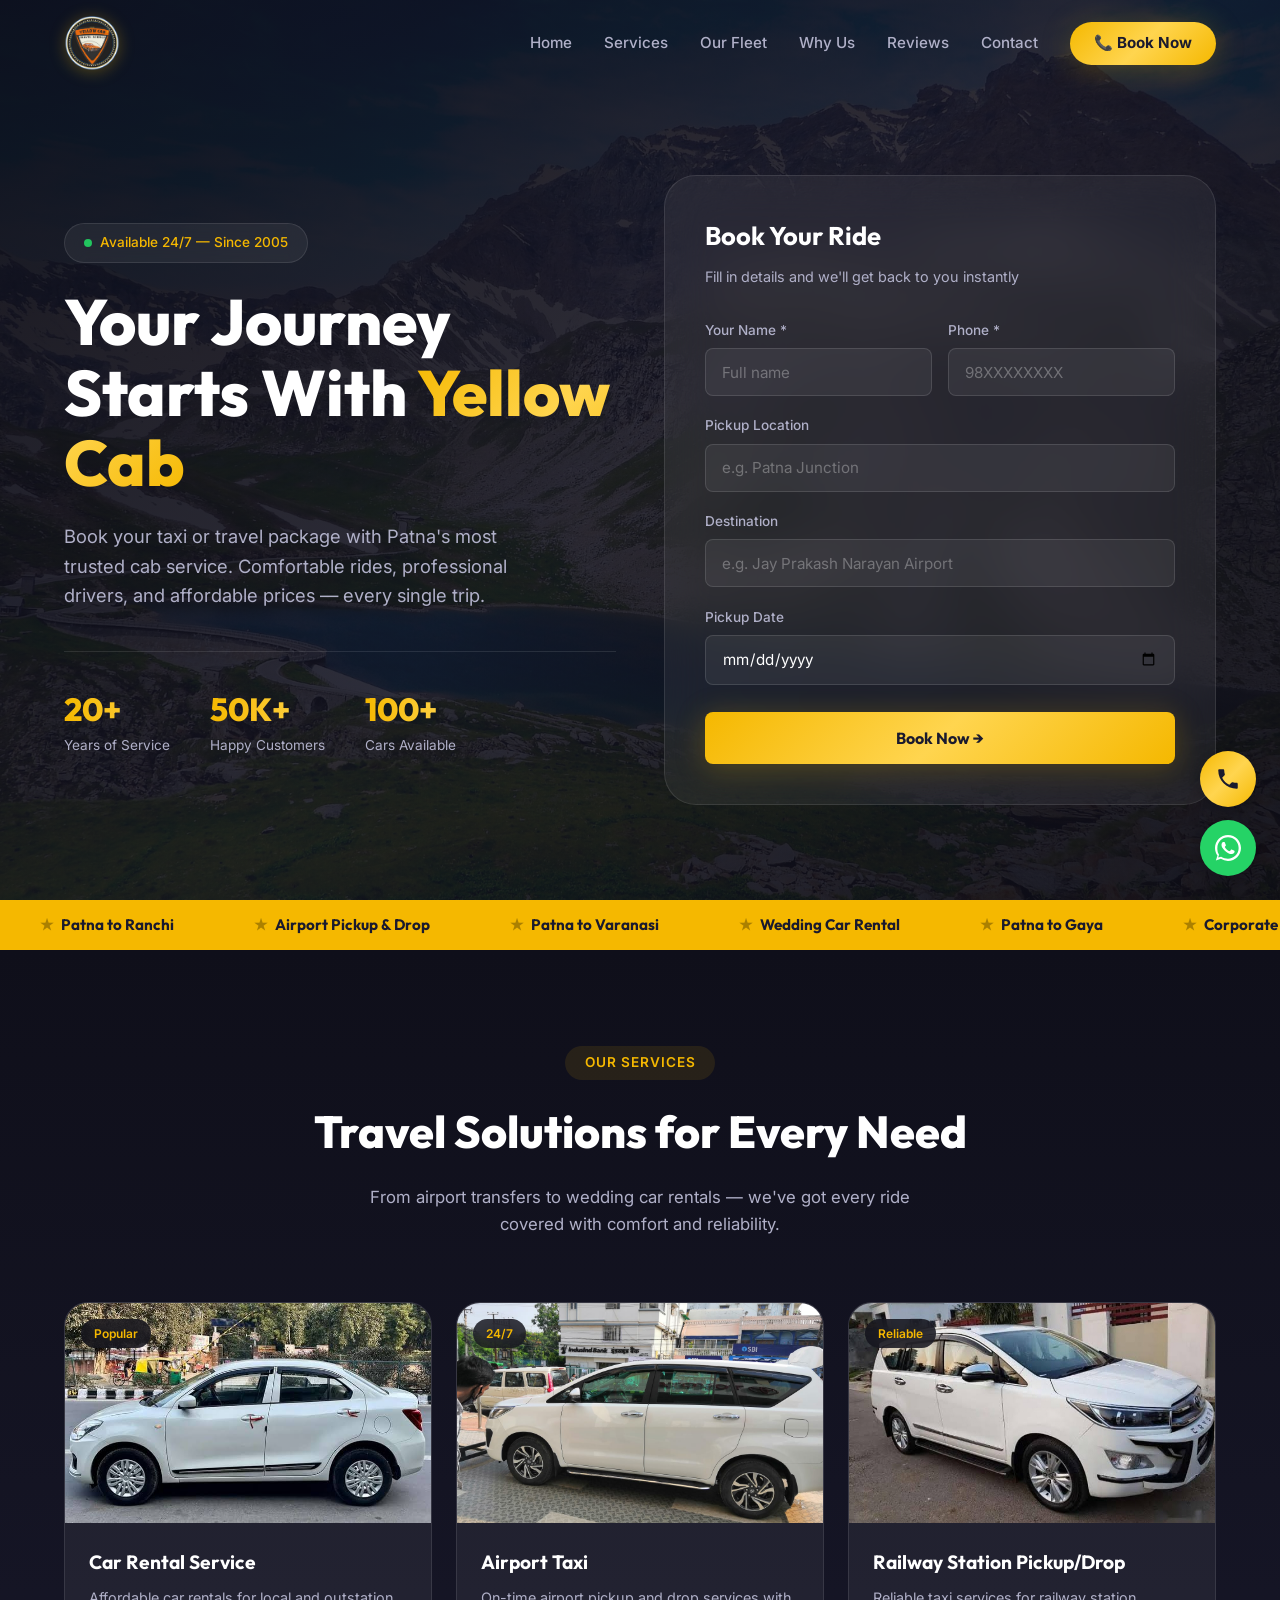
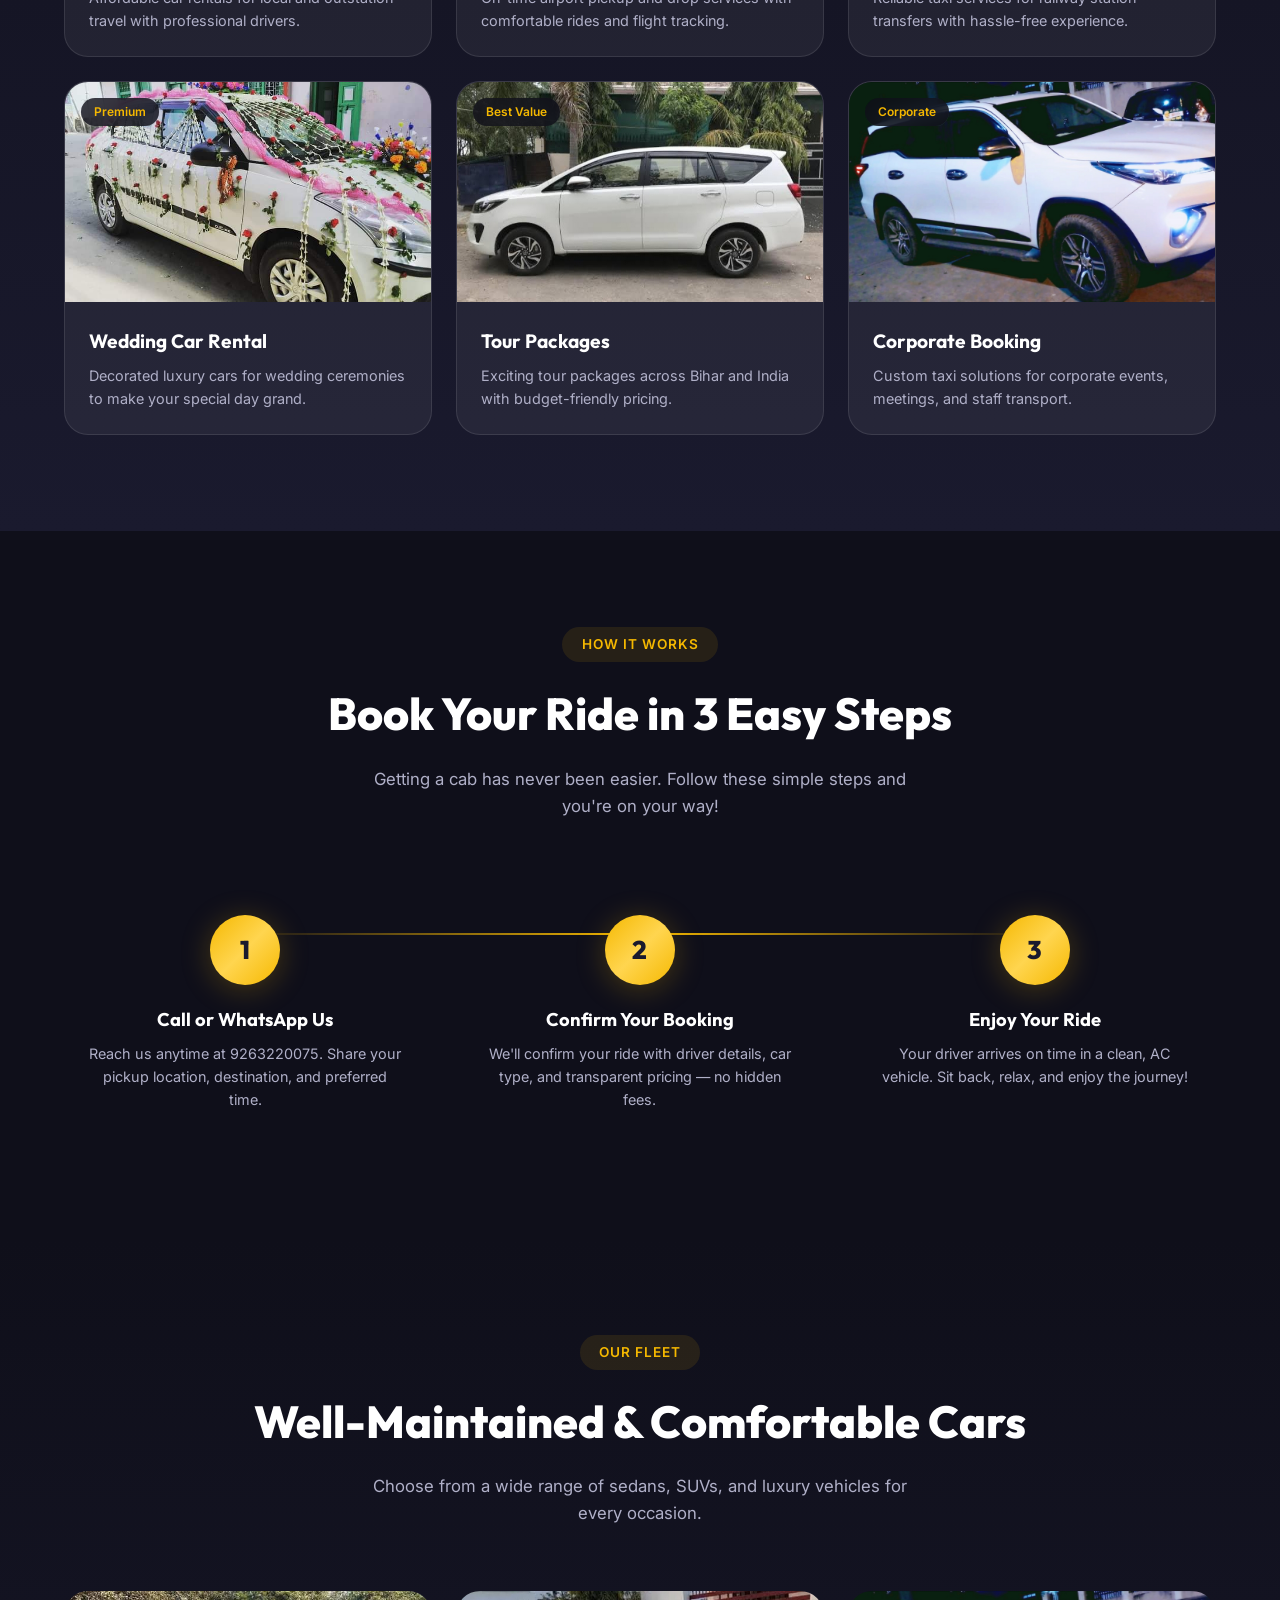
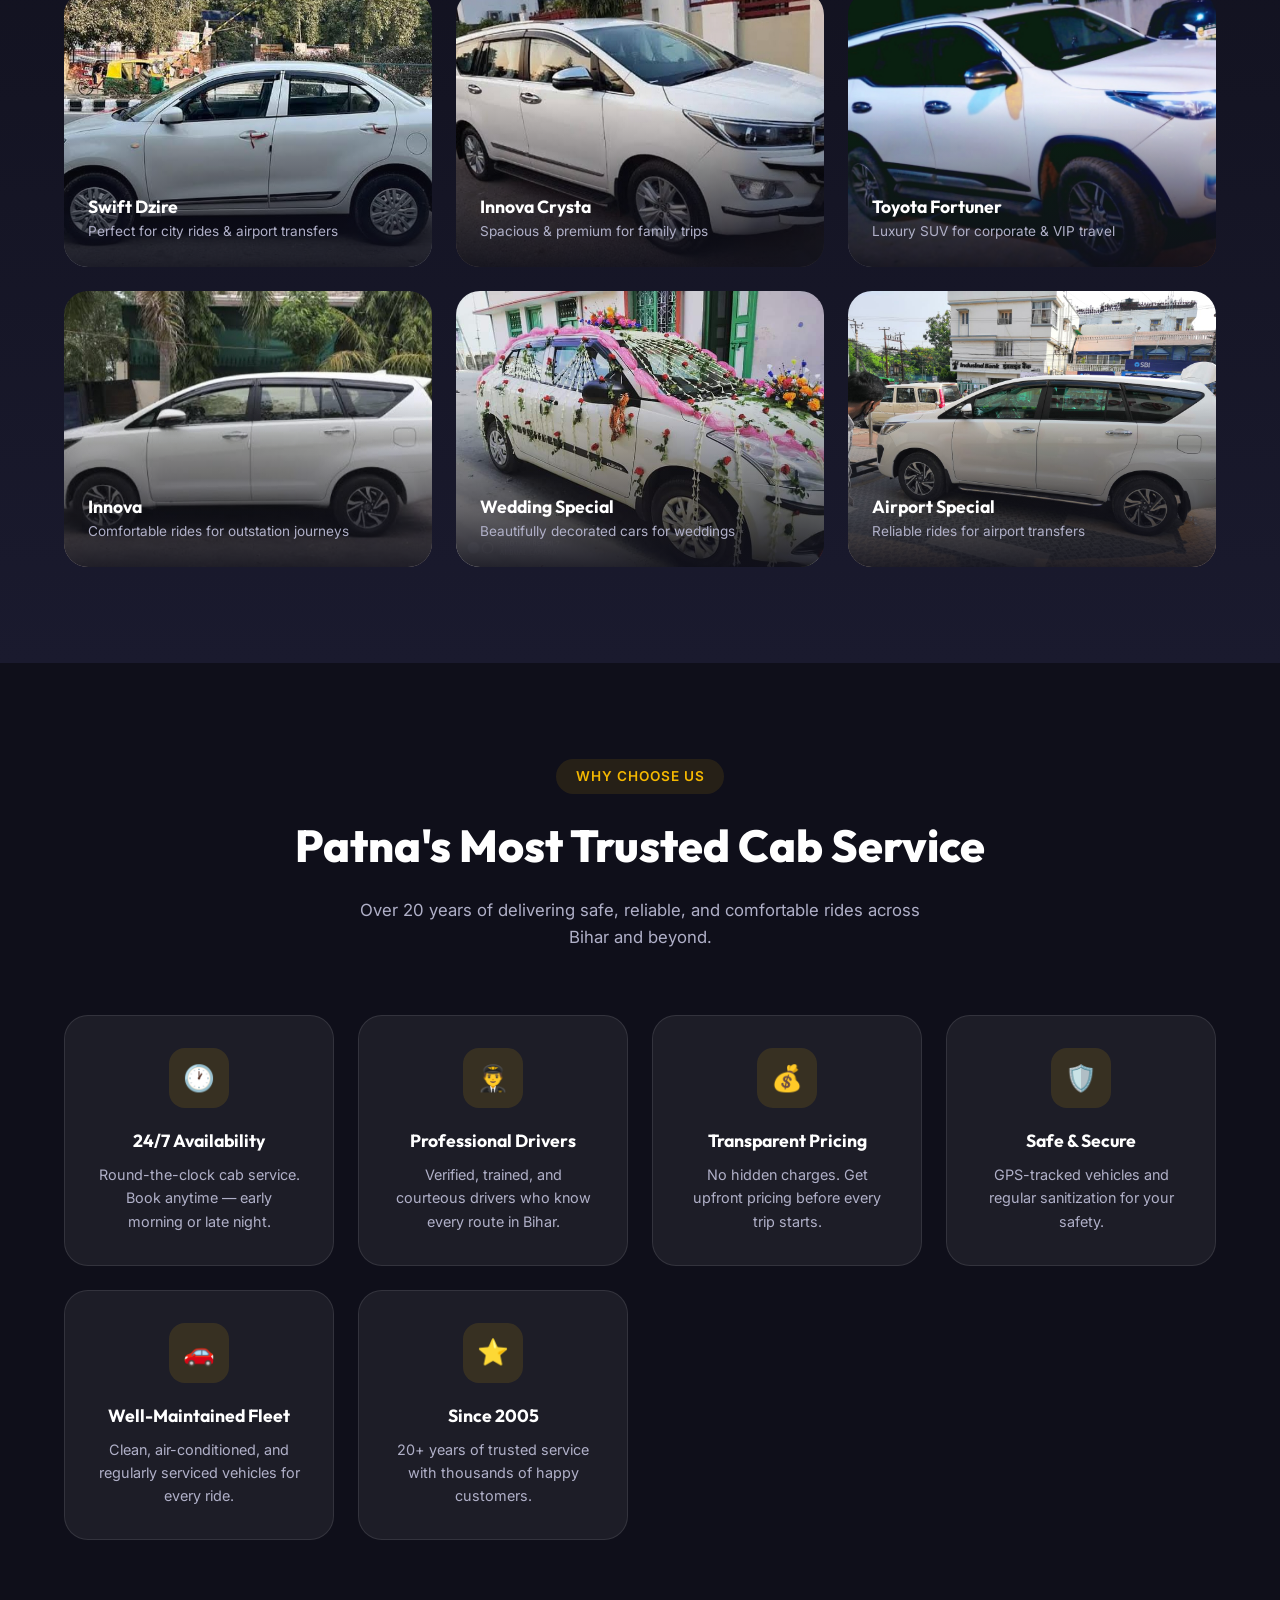
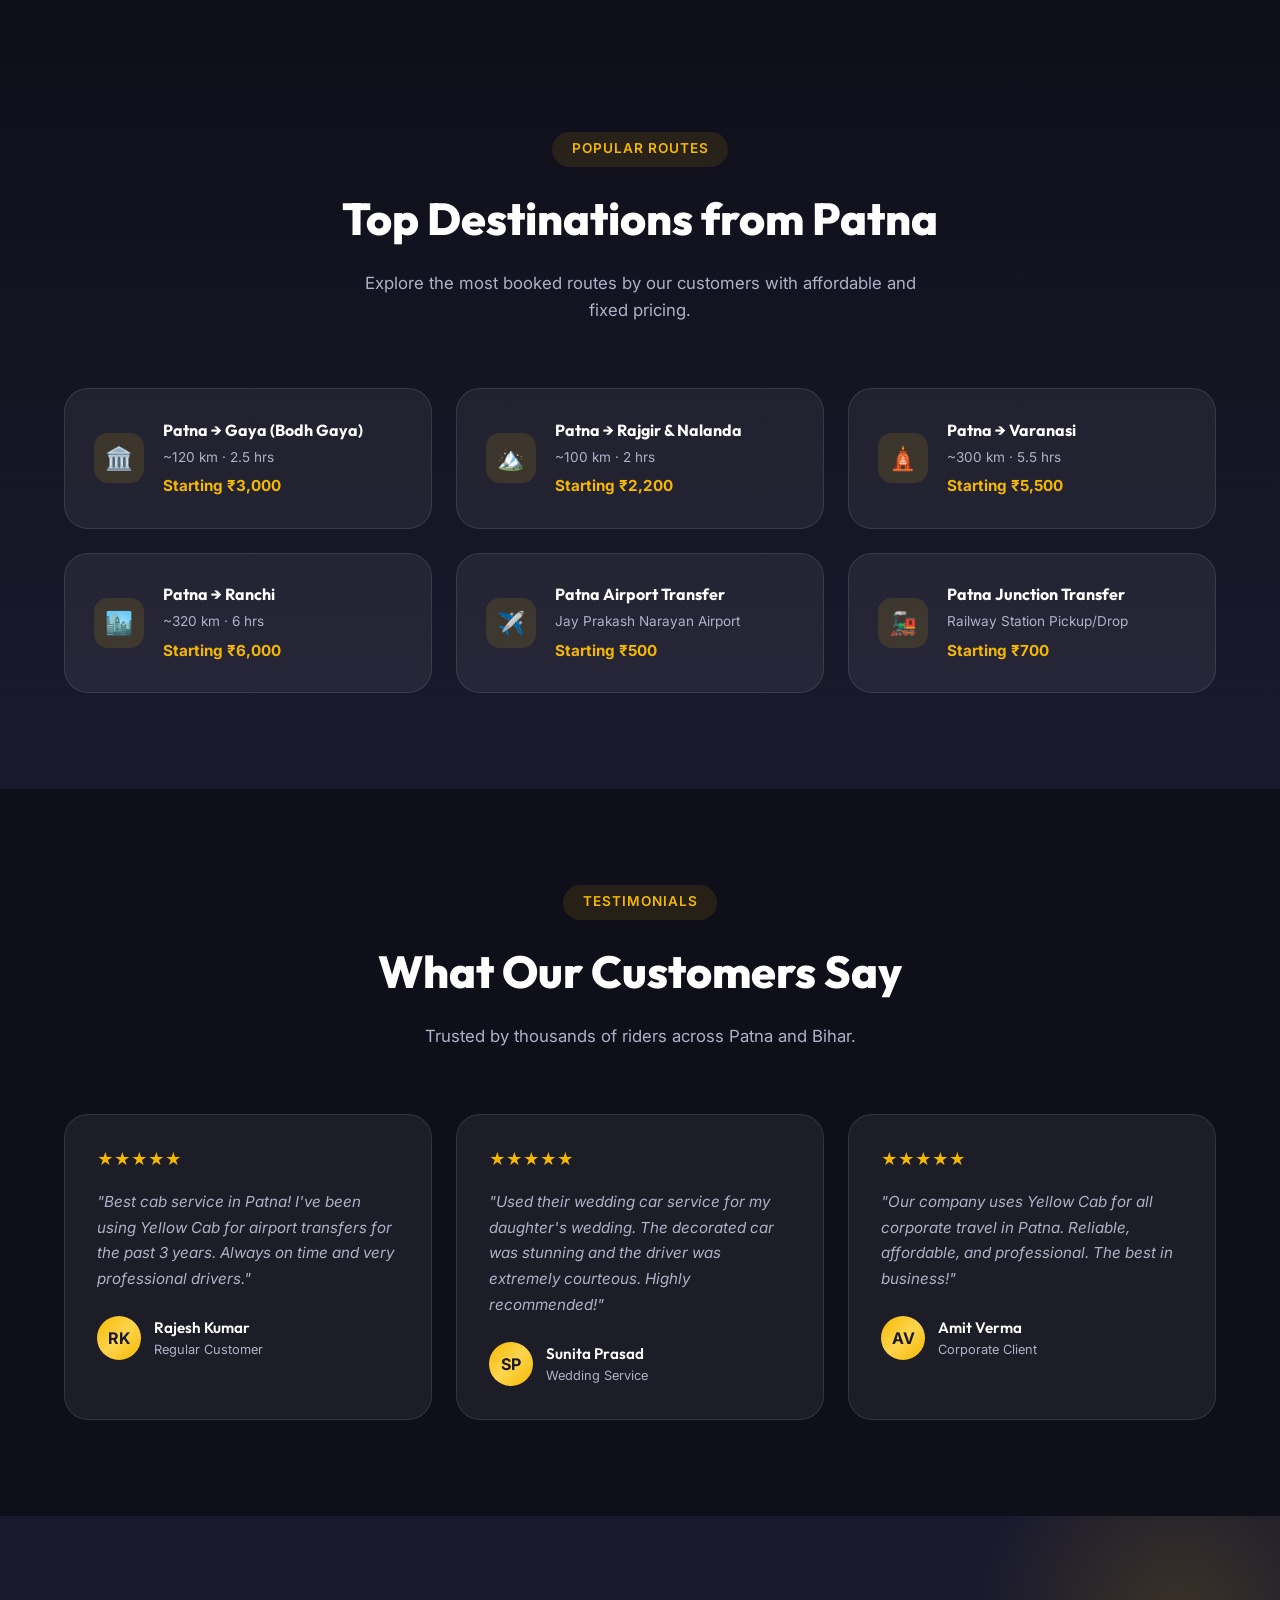
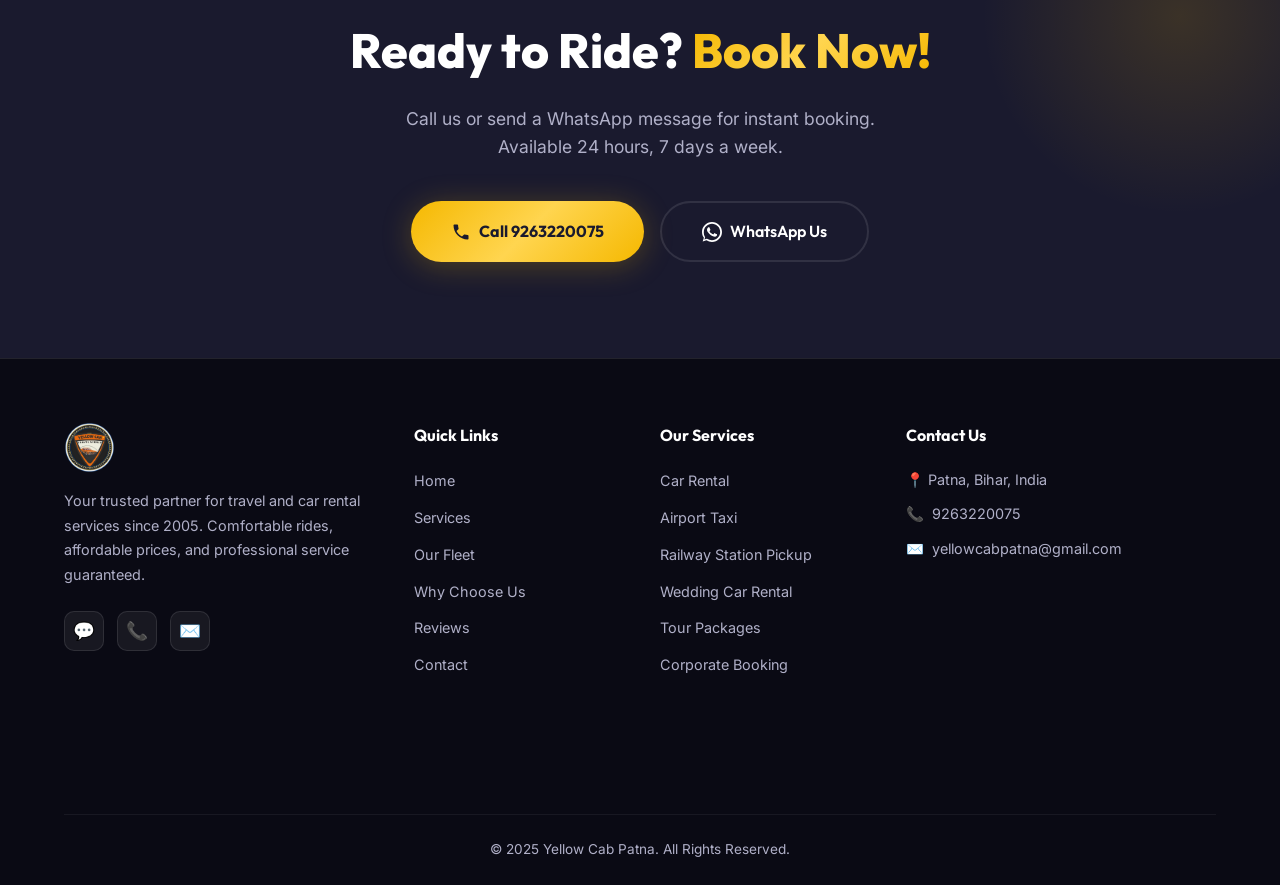
==== commit b65fe9ef: "up" ====
--- a/index.html
+++ b/index.html
@@ -355,7 +355,7 @@
           <div class="route-info">
             <h3>Patna → Gaya (Bodh Gaya)</h3>
             <p>~120 km · 2.5 hrs</p>
-            <span class="route-price">Starting ₹2,500</span>
+            <span class="route-price">Starting ₹3,000</span>
           </div>
         </div>
         <div class="route-card fade-up">
@@ -395,7 +395,7 @@
           <div class="route-info">
             <h3>Patna Junction Transfer</h3>
             <p>Railway Station Pickup/Drop</p>
-            <span class="route-price">Starting ₹300</span>
+            <span class="route-price">Starting ₹700</span>
           </div>
         </div>
       </div>
@@ -566,11 +566,13 @@
     menuToggle.addEventListener('click', () => {
       menuToggle.classList.toggle('active');
       navbarLinks.classList.toggle('active');
+      document.body.style.overflow = navbarLinks.classList.contains('active') ? 'hidden' : '';
     });
     navbarLinks.querySelectorAll('a').forEach(link => {
       link.addEventListener('click', () => {
         menuToggle.classList.remove('active');
         navbarLinks.classList.remove('active');
+        document.body.style.overflow = '';
       });
     });
 
--- a/styles.css
+++ b/styles.css
@@ -64,6 +64,7 @@
   border-bottom: 1px solid var(--glass-border);
   padding: 0.6rem 0;
 }
+
 .navbar .container {
   display: flex;
   align-items: center;
@@ -852,6 +853,12 @@
   .menu-toggle.active span:nth-child(2) { opacity: 0; }
   .menu-toggle.active span:nth-child(3) { transform: rotate(-45deg) translate(5px, -5px); }
 
+  .navbar.scrolled {
+    backdrop-filter: none;
+    -webkit-backdrop-filter: none;
+    background: rgba(15,15,26,0.98);
+  }
+
   .services-grid { grid-template-columns: 1fr; }
   .testimonial-grid { grid-template-columns: 1fr; }
   .fleet-grid { grid-template-columns: 1fr 1fr; }
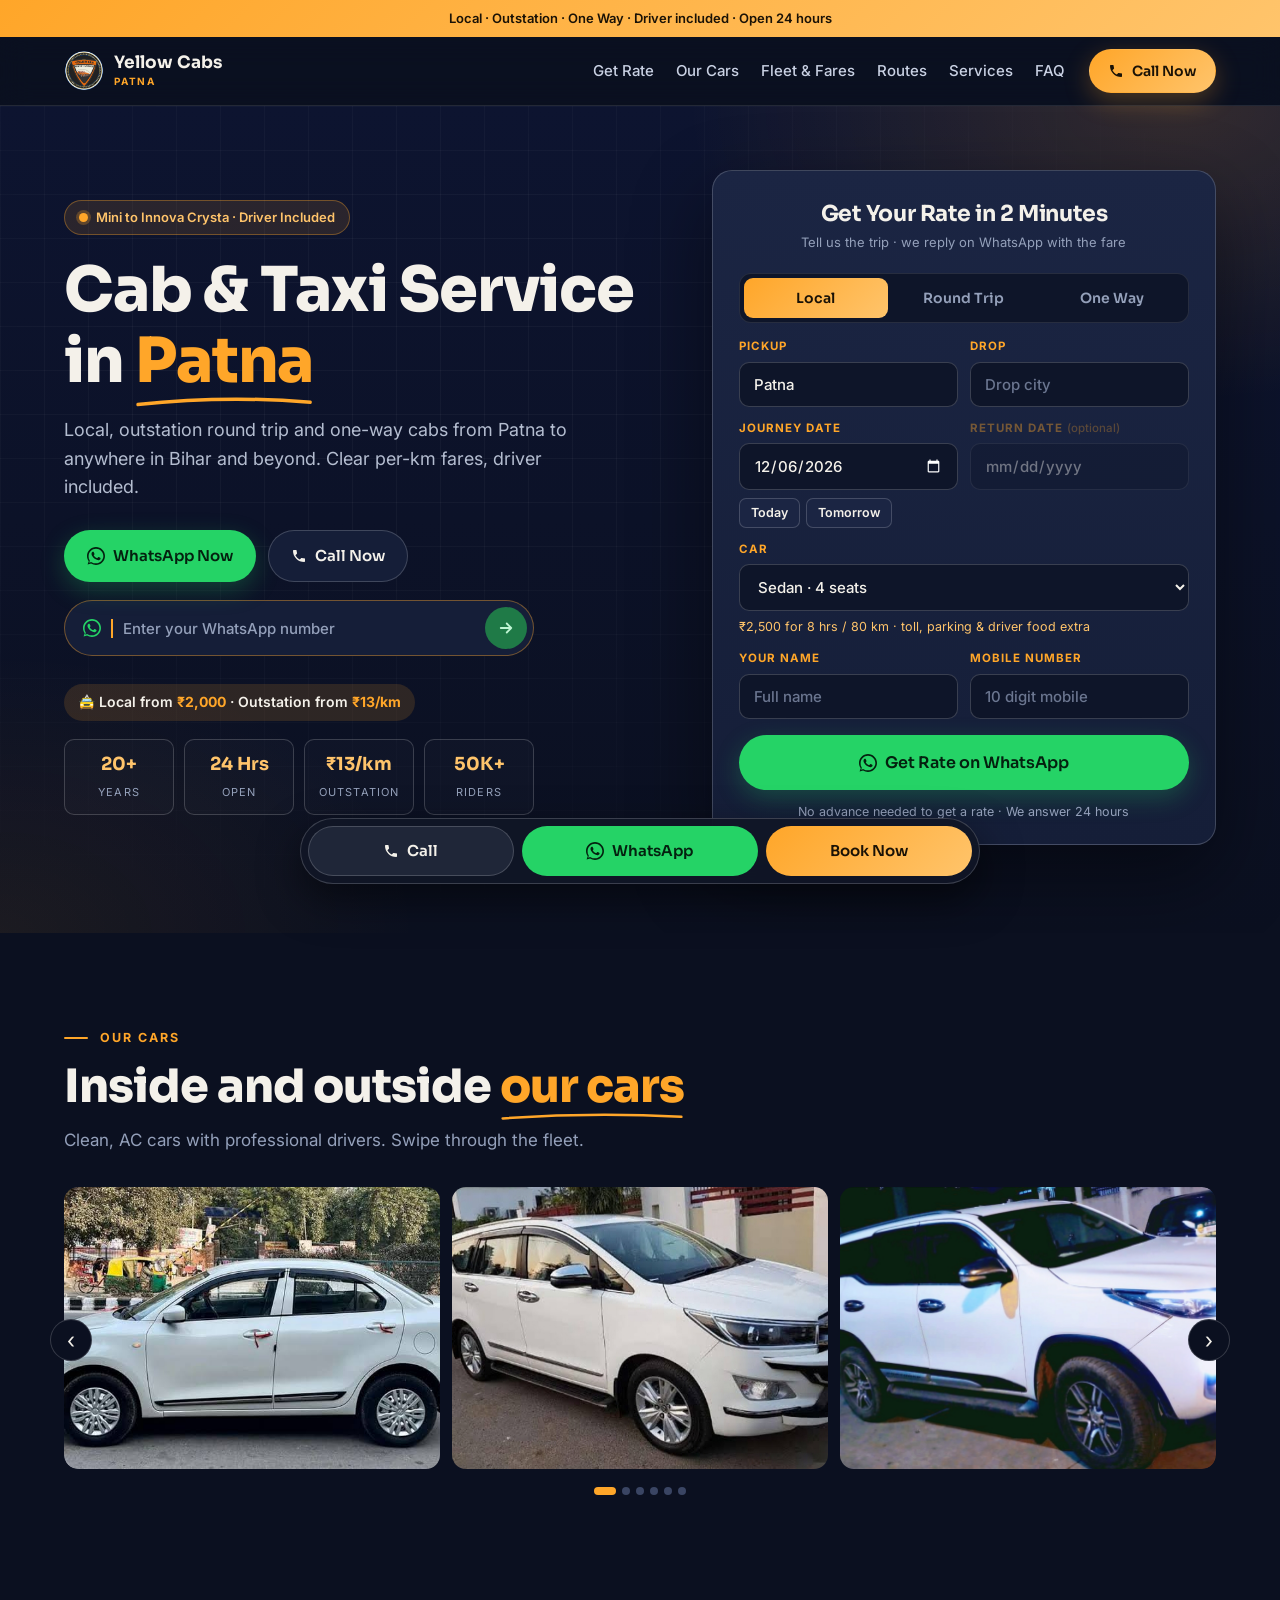
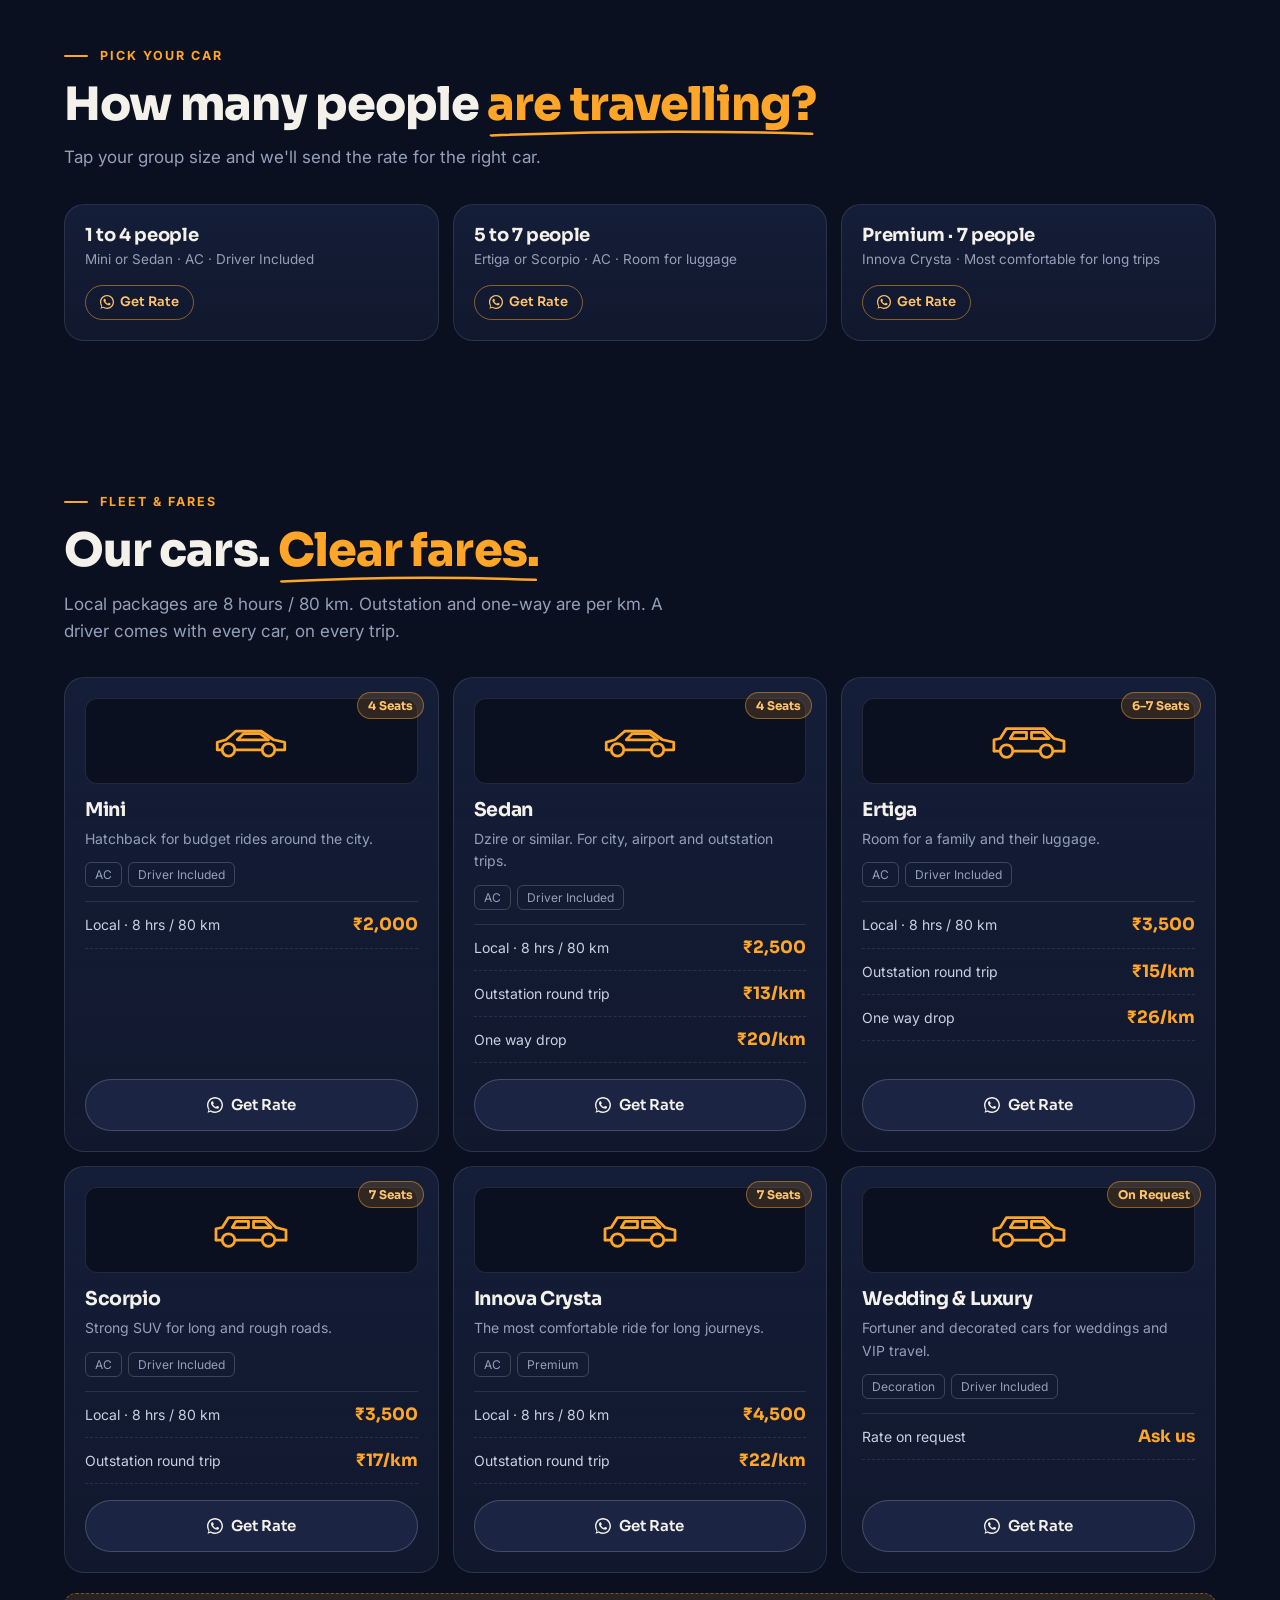
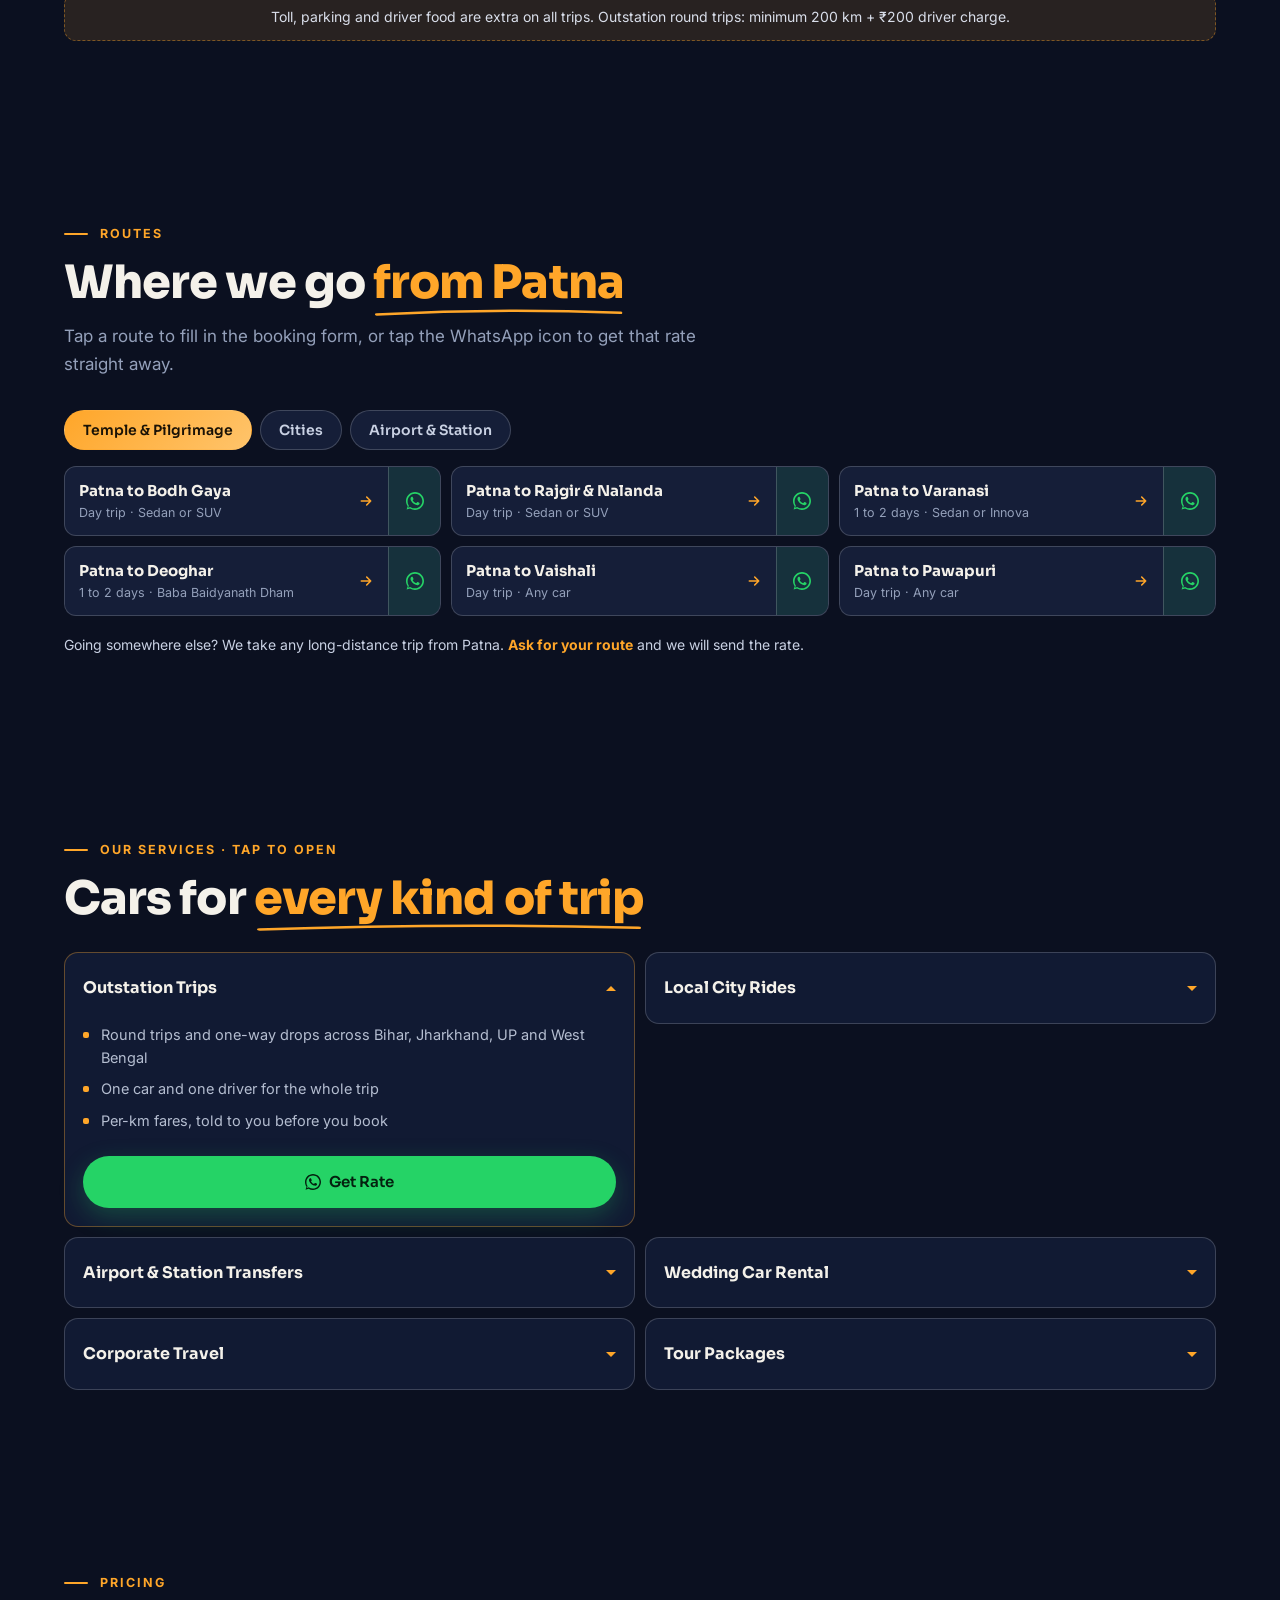
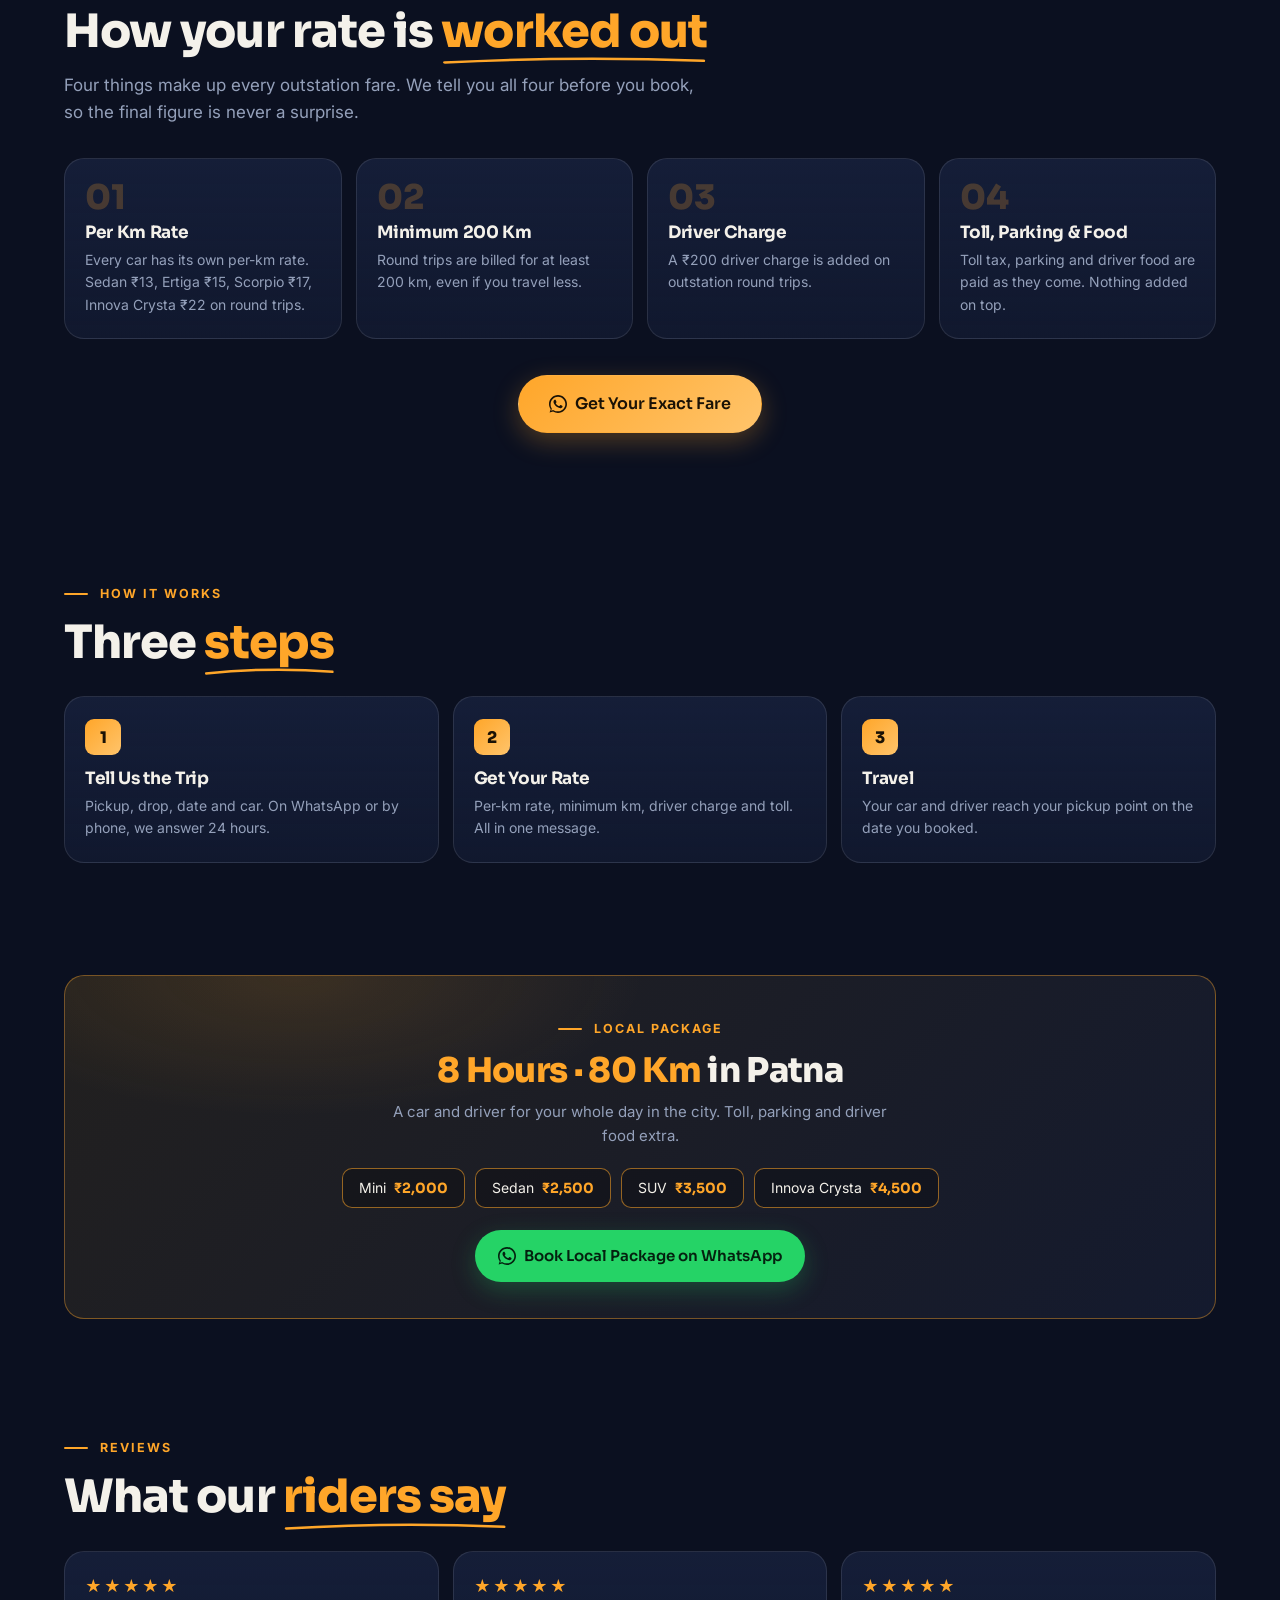
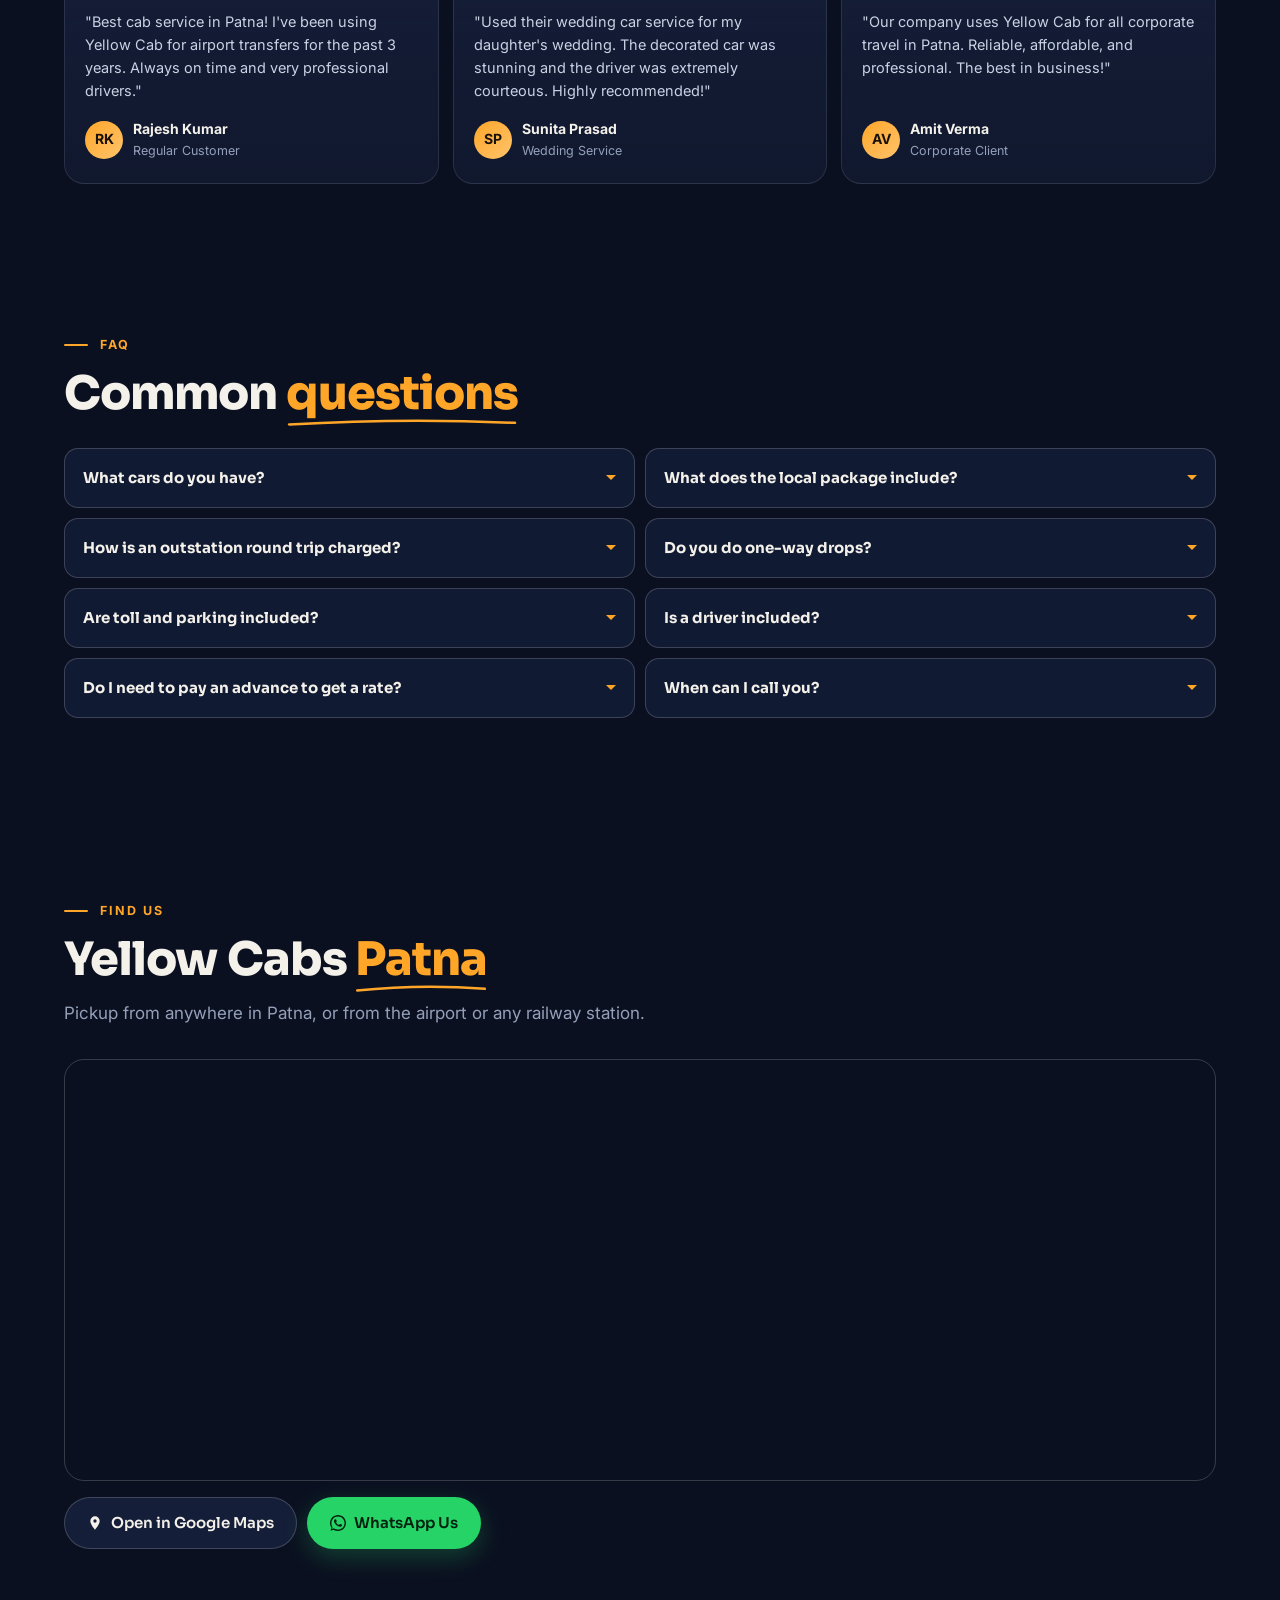
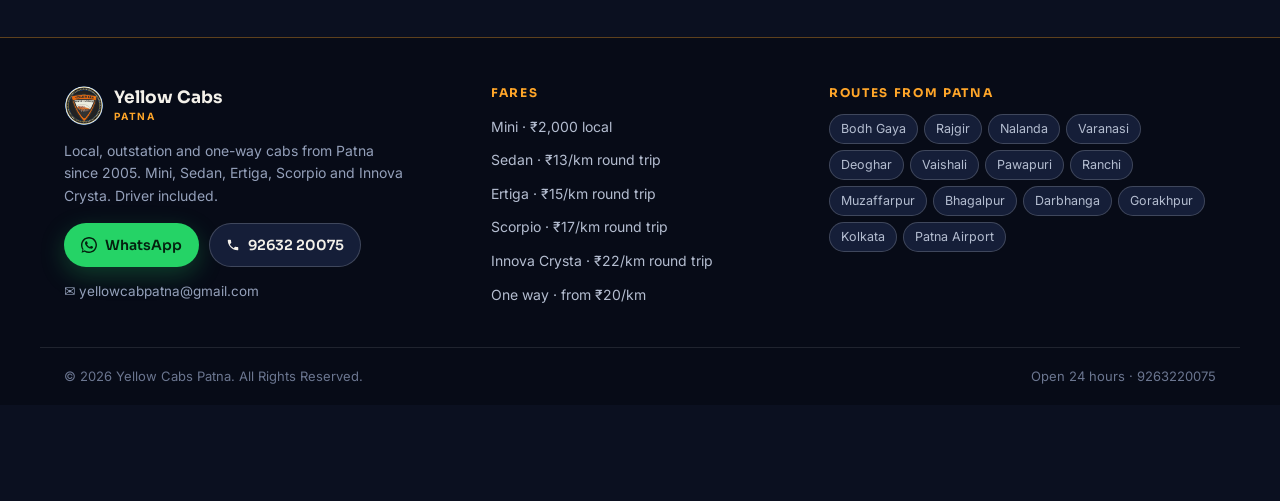
==== commit 9c064eda: "new website design update 30-10-2026" ====
--- a/index.html
+++ b/index.html
@@ -17,621 +17,966 @@
 
   <title>Yellow Cabs Patna | Cab Service, Taxi Booking & Car Rental</title>
   <meta name="description"
-    content="Yellow Cabs Patna offers reliable cab service, taxi booking, and car rental in Patna. 24/7 airport taxi, local & outstation cabs with professional drivers." />
+    content="Yellow Cabs Patna: local cabs from ₹2000 for 8 hrs / 80 km, outstation round trip from ₹13/km and one-way drops from ₹20/km. Sedan, Ertiga, Scorpio, Innova Crysta. 24/7 booking." />
   <meta name="keywords"
-    content="cab service Patna, taxi service Patna, cab booking Patna, car rental Patna, airport taxi Patna, outstation cab Patna, Yellow Cabs Patna" />
+    content="cab service Patna, taxi service Patna, cab booking Patna, car rental Patna, airport taxi Patna, outstation cab Patna, one way taxi Patna, Innova Crysta on rent Patna, Yellow Cabs Patna" />
 
   <meta property="og:title" content="Yellow Cabs Patna | Trusted Cab & Taxi Service" />
   <meta property="og:description"
-    content="Book comfortable and affordable cab service in Patna. Yellow Cabs provides 24/7 taxi booking, airport transfers, local and outstation travel." />
+    content="Local, outstation round trip and one-way cabs from Patna. Clear per-km fares, driver included, 24/7 booking on call or WhatsApp." />
   <meta property="og:type" content="website" />
   <meta property="og:url" content="https://yellowcabs.xyz/" />
   <meta property="og:image" content="https://yellowcabs.xyz/sr1.jpg" />
 
   <link rel="icon" href="logo.jpg" type="image/png" />
-  <meta name="theme-color" content="#F5B800" />
+  <meta name="theme-color" content="#0B1020" />
+  <link rel="preconnect" href="https://fonts.googleapis.com" />
+  <link rel="preconnect" href="https://fonts.gstatic.com" crossorigin />
+  <link href="https://fonts.googleapis.com/css2?family=Sora:wght@600;700;800&family=Inter:wght@400;500;600;700&display=swap"
+    rel="stylesheet" />
   <link rel="stylesheet" href="styles.css" />
 </head>
 
 <body>
 
-  <!-- ═══ NAVBAR ═══ -->
-  <nav class="navbar" id="navbar">
-    <div class="container">
-      <a href="#" class="navbar-logo" id="navbar-logo">
-        <img src="logo1.png" alt="Yellow Cab Patna Logo" />
+  <!-- ═══ ICONS ═══ -->
+  <svg width="0" height="0" style="position:absolute" aria-hidden="true">
+    <symbol id="i-phone" viewBox="0 0 24 24">
+      <path fill="currentColor"
+        d="M6.62 10.79c1.44 2.83 3.76 5.14 6.59 6.59l2.2-2.2c.27-.27.67-.36 1.02-.24 1.12.37 2.33.57 3.57.57.55 0 1 .45 1 1V20c0 .55-.45 1-1 1-9.39 0-17-7.61-17-17 0-.55.45-1 1-1h3.5c.55 0 1 .45 1 1 0 1.25.2 2.45.57 3.57.11.35.03.74-.25 1.02l-2.2 2.2z" />
+    </symbol>
+    <symbol id="i-wa" viewBox="0 0 24 24">
+      <path fill="currentColor"
+        d="M17.472 14.382c-.297-.149-1.758-.867-2.03-.967-.273-.099-.471-.148-.67.15-.197.297-.767.966-.94 1.164-.173.199-.347.223-.644.075-.297-.15-1.255-.463-2.39-1.475-.883-.788-1.48-1.761-1.653-2.059-.173-.297-.018-.458.13-.606.134-.133.298-.347.446-.52.149-.174.198-.298.298-.497.099-.198.05-.371-.025-.52-.075-.149-.669-1.612-.916-2.207-.242-.579-.487-.5-.669-.51-.173-.008-.371-.01-.57-.01-.198 0-.52.074-.792.372-.272.297-1.04 1.016-1.04 2.479 0 1.462 1.065 2.875 1.213 3.074.149.198 2.096 3.2 5.077 4.487.709.306 1.262.489 1.694.625.712.227 1.36.195 1.871.118.571-.085 1.758-.719 2.006-1.413.248-.694.248-1.289.173-1.413-.074-.124-.272-.198-.57-.347zM12 0C5.373 0 0 5.373 0 12c0 2.625.846 5.059 2.284 7.034L.789 23.478l4.572-1.467A11.94 11.94 0 0012 24c6.627 0 12-5.373 12-12S18.627 0 12 0zm0 21.82c-2.169 0-4.207-.58-5.963-1.585l-.428-.254-2.715.871.865-2.633-.279-.443A9.77 9.77 0 012.18 12c0-5.422 4.398-9.82 9.82-9.82 5.422 0 9.82 4.398 9.82 9.82 0 5.422-4.398 9.82-9.82 9.82z" />
+    </symbol>
+    <symbol id="i-car" viewBox="0 0 64 32">
+      <g fill="none" stroke="currentColor" stroke-width="2.2" stroke-linecap="round" stroke-linejoin="round">
+        <path d="M5 23v-6l7-2 8-7h20l10 7 9 2v6" />
+        <path d="M5 23h3M20 23h20M52 23h7" />
+        <circle cx="14" cy="23" r="5" />
+        <circle cx="46" cy="23" r="5" />
+        <path d="M21 15l5-5h13l7 5z" />
+      </g>
+    </symbol>
+    <symbol id="i-suv" viewBox="0 0 64 32">
+      <g fill="none" stroke="currentColor" stroke-width="2.2" stroke-linecap="round" stroke-linejoin="round">
+        <path d="M4 24v-9l5-1 5-8h30l8 8 8 2v8" />
+        <path d="M4 24h4M20 24h20M52 24h8" />
+        <circle cx="14" cy="24" r="5" />
+        <circle cx="46" cy="24" r="5" />
+        <path d="M17 14l3-5h10v5zM34 9h9l5 5H34z" />
+      </g>
+    </symbol>
+    <symbol id="i-arrow" viewBox="0 0 24 24">
+      <path fill="none" stroke="currentColor" stroke-width="2.4" stroke-linecap="round" stroke-linejoin="round"
+        d="M5 12h14M13 6l6 6-6 6" />
+    </symbol>
+    <symbol id="i-pin" viewBox="0 0 24 24">
+      <path fill="currentColor"
+        d="M12 2a7 7 0 0 0-7 7c0 5.25 7 13 7 13s7-7.75 7-13a7 7 0 0 0-7-7zm0 9.5A2.5 2.5 0 1 1 12 6.5a2.5 2.5 0 0 1 0 5z" />
+    </symbol>
+  </svg>
+
+  <!-- ═══ TOP BAR ═══ -->
+  <div class="topbar">Local · Outstation · One Way · Driver included · Open 24 hours</div>
+
+  <!-- ═══ HEADER ═══ -->
+  <header class="header" id="header">
+    <div class="container header-inner">
+      <a href="#home" class="brand">
+        <img src="logo1.png" alt="Yellow Cabs Patna logo" />
+        <span><b>Yellow Cabs</b><small>PATNA</small></span>
       </a>
-      <div class="navbar-links" id="navbarLinks">
-        <a href="#home">Home</a>
+      <nav class="nav" id="nav">
+        <a href="#book">Get Rate</a>
+        <a href="#gallery">Our Cars</a>
+        <a href="#fleet">Fleet & Fares</a>
+        <a href="#routes">Routes</a>
         <a href="#services">Services</a>
-        <a href="#fleet">Our Fleet</a>
-        <a href="#why-us">Why Us</a>
-        <a href="#testimonials">Reviews</a>
-        <a href="#contact">Contact</a>
-        <a href="tel:+919263220075" class="nav-cta">📞 Book Now</a>
-      </div>
-      <button class="menu-toggle" id="menuToggle" aria-label="Toggle menu">
+        <a href="#faq">FAQ</a>
+      </nav>
+      <a href="tel:+919263220075" class="btn btn-amber header-cta">
+        <svg width="16" height="16"><use href="#i-phone" /></svg> Call Now
+      </a>
+      <button class="menu-toggle" id="menuToggle" aria-label="Open menu" aria-expanded="false">
         <span></span><span></span><span></span>
       </button>
     </div>
-  </nav>
-
-  <!-- ═══ HERO ═══ -->
-  <section class="hero" id="home">
-    <div class="hero-bg"></div>
-    <div class="hero-overlay"></div>
-    <div class="container">
-      <div class="hero-content">
-        <div class="hero-badge">
-          <span class="dot"></span>
-          Available 24/7 — Since 2005
-        </div>
-        <h1>Your Journey Starts With <span class="highlight">Yellow Cab</span></h1>
-        <p>Book your taxi or travel package with Patna's most trusted cab service. Comfortable rides, professional
-          drivers, and affordable prices — every single trip.</p>
-        <div class="hero-stats">
-          <div class="stat-item">
-            <h3>20+</h3>
-            <p>Years of Service</p>
-          </div>
-          <div class="stat-item">
-            <h3>50K+</h3>
-            <p>Happy Customers</p>
-          </div>
-          <div class="stat-item">
-            <h3>100+</h3>
-            <p>Cars Available</p>
-          </div>
-        </div>
-      </div>
-
-      <div class="hero-form-card">
-        <h2>Book Your Ride</h2>
-        <p class="form-subtitle">Fill in details and we'll get back to you instantly</p>
-        <form action="https://formsubmit.co/yellowcabpatna@gmail.com" method="POST" id="bookingForm">
-          <div class="form-row">
-            <div class="form-group">
-              <label for="name">Your Name *</label>
-              <input type="text" id="name" name="name" placeholder="Full name" required />
+  </header>
+
+  <main>
+    <!-- ═══ HERO ═══ -->
+    <section class="hero" id="home">
+      <div class="container hero-grid">
+        <div class="hero-copy">
+          <span class="pill-badge"><i></i> Mini to Innova Crysta · Driver Included</span>
+          <h1>Cab &amp; Taxi Service in <span class="hl">Patna</span></h1>
+          <p class="hero-sub">Local, outstation round trip and one-way cabs from Patna to anywhere in Bihar and beyond.
+            Clear per-km fares, driver included.</p>
+          <div class="hero-btns">
+            <a href="https://wa.me/919263220075?text=Hi%20Yellow%20Cabs%2C%20I%20want%20to%20book%20a%20cab."
+              target="_blank" rel="noopener noreferrer" class="btn btn-wa">
+              <svg width="18" height="18"><use href="#i-wa" /></svg> WhatsApp Now
+            </a>
+            <a href="tel:+919263220075" class="btn btn-ghost">
+              <svg width="16" height="16"><use href="#i-phone" /></svg> Call Now
+            </a>
+          </div>
+          <form class="quick-wa" id="callbackForm">
+            <svg width="18" height="18" class="quick-wa-icon"><use href="#i-wa" /></svg>
+            <input type="tel" name="phone" placeholder="Enter your WhatsApp number" pattern="[0-9+ ]{10,14}"
+              aria-label="Your WhatsApp number" required />
+            <button type="submit" aria-label="Request a call back"><svg width="18" height="18"><use href="#i-arrow" /></svg></button>
+          </form>
+          <p class="quick-wa-msg" id="callbackMsg" aria-live="polite"></p>
+          <span class="chip-offer">🚖 Local from <b>₹2,000</b> · Outstation from <b>₹13/km</b></span>
+          <div class="stats">
+            <div><b>20+</b><span>Years</span></div>
+            <div><b>24 Hrs</b><span>Open</span></div>
+            <div><b>₹13/km</b><span>Outstation</span></div>
+            <div><b>50K+</b><span>Riders</span></div>
+          </div>
+        </div>
+
+        <div class="form-card" id="book">
+          <h2>Get Your Rate in 2 Minutes</h2>
+          <p class="form-sub">Tell us the trip · we reply on WhatsApp with the fare</p>
+          <form action="https://formsubmit.co/yellowcabpatna@gmail.com" method="POST" id="bookingForm">
+            <input type="hidden" name="_subject" value="New cab enquiry - Yellow Cabs website" />
+
+            <div class="trip-tabs" role="radiogroup" aria-label="Trip type">
+              <label><input type="radio" name="trip" value="Local" checked /><span>Local</span></label>
+              <label><input type="radio" name="trip" value="Round Trip" /><span>Round Trip</span></label>
+              <label><input type="radio" name="trip" value="One Way" /><span>One Way</span></label>
             </div>
-            <div class="form-group">
-              <label for="phone">Phone *</label>
-              <input type="tel" id="phone" name="phone" placeholder="98XXXXXXXX" required />
+
+            <div class="grid2">
+              <div class="field">
+                <label for="pickup">Pickup</label>
+                <div class="ac-wrap">
+                  <input type="text" id="pickup" name="pickup" value="Patna" placeholder="Pickup city" autocomplete="off" />
+                </div>
+              </div>
+              <div class="field">
+                <label for="destination">Drop</label>
+                <div class="ac-wrap">
+                  <input type="text" id="destination" name="destination" placeholder="Drop city" autocomplete="off" />
+                </div>
+              </div>
             </div>
-          </div>
-          <div class="form-group">
-            <label for="pickup">Pickup Location</label>
-            <input type="text" id="pickup" name="pickup" placeholder="e.g. Patna Junction" />
-          </div>
-          <div class="form-group">
-            <label for="destination">Destination</label>
-            <input type="text" id="destination" name="destination" placeholder="e.g. Jay Prakash Narayan Airport" />
-          </div>
-          <div class="form-group">
-            <label for="date">Pickup Date</label>
-            <input type="date" id="date" name="date" />
-          </div>
-          <button type="submit" class="btn-primary" id="submitBooking">Book Now →</button>
-        </form>
+            <div class="grid2">
+              <div class="field">
+                <label for="date">Journey Date</label>
+                <input type="date" id="date" name="date" />
+              </div>
+              <div class="field" id="returnGroup">
+                <label for="returnDate">Return Date <em>(optional)</em></label>
+                <input type="date" id="returnDate" name="return_date" />
+              </div>
+            </div>
+            <div class="date-chips">
+              <button type="button" data-days="0">Today</button>
+              <button type="button" data-days="1">Tomorrow</button>
+            </div>
+            <div class="field">
+              <label for="car">Car</label>
+              <select id="car" name="car">
+                <option value="Mini" data-local="2000">Mini (Hatchback) · 4 seats</option>
+                <option value="Sedan" data-local="2500" data-round="13" data-oneway="20" selected>Sedan · 4 seats</option>
+                <option value="Ertiga" data-local="3500" data-round="15" data-oneway="26">Ertiga · 6–7 seats</option>
+                <option value="Scorpio" data-local="3500" data-round="17">Scorpio · 7 seats</option>
+                <option value="Innova Crysta" data-local="4500" data-round="22">Innova Crysta · 7 seats</option>
+                <option value="Not sure">Not sure yet, please suggest</option>
+              </select>
+              <p class="fare-hint" id="fareHint" aria-live="polite"></p>
+            </div>
+            <div class="grid2">
+              <div class="field">
+                <label for="name">Your Name</label>
+                <input type="text" id="name" name="name" placeholder="Full name" required />
+              </div>
+              <div class="field">
+                <label for="phone">Mobile Number</label>
+                <input type="tel" id="phone" name="phone" placeholder="10 digit mobile" pattern="[0-9+ ]{10,14}" required />
+              </div>
+            </div>
+            <button type="submit" class="btn btn-wa btn-block">
+              <svg width="18" height="18"><use href="#i-wa" /></svg> Get Rate on WhatsApp
+            </button>
+            <p class="form-note">No advance needed to get a rate · We answer 24 hours</p>
+          </form>
+        </div>
+      </div>
+    </section>
+
+    <!-- ═══ GALLERY ═══ -->
+    <section class="section" id="gallery">
+      <div class="container">
+        <span class="eyebrow">Our Cars</span>
+        <h2>Inside and outside <span class="hl">our cars</span></h2>
+        <p class="lead">Clean, AC cars with professional drivers. Swipe through the fleet.</p>
+        <div class="carousel" data-carousel>
+          <button class="car-arrow prev" aria-label="Previous photo">‹</button>
+          <div class="car-track">
+            <img src="sr1.jpg" alt="Swift Dzire sedan cab in Patna" loading="lazy" />
+            <img src="sr3.jpg" alt="Innova Crysta on rent in Patna" loading="lazy" />
+            <img src="sr6.jpg" alt="Toyota Fortuner for corporate travel in Patna" loading="lazy" />
+            <img src="sr5.jpg" alt="Innova for outstation trips from Patna" loading="lazy" />
+            <img src="sr4.jpg" alt="Decorated wedding car in Patna" loading="lazy" />
+            <img src="sr2.jpg" alt="Airport transfer cab in Patna" loading="lazy" />
+          </div>
+          <button class="car-arrow next" aria-label="Next photo">›</button>
+          <div class="car-dots"></div>
+        </div>
+      </div>
+    </section>
+
+    <!-- ═══ PICK BY GROUP SIZE ═══ -->
+    <section class="section section-tight">
+      <div class="container">
+        <span class="eyebrow">Pick Your Car</span>
+        <h2>How many people <span class="hl">are travelling?</span></h2>
+        <p class="lead">Tap your group size and we'll send the rate for the right car.</p>
+        <div class="grid3">
+          <div class="mini-card">
+            <h3>1 to 4 people</h3>
+            <p>Mini or Sedan · AC · Driver Included</p>
+            <a class="btn-pill" target="_blank" rel="noopener noreferrer"
+              href="https://wa.me/919263220075?text=Hi%2C%20we%20are%201-4%20people.%20Please%20send%20the%20rate%20for%20a%20Mini%20%2F%20Sedan.">
+              <svg width="14" height="14"><use href="#i-wa" /></svg> Get Rate</a>
+          </div>
+          <div class="mini-card">
+            <h3>5 to 7 people</h3>
+            <p>Ertiga or Scorpio · AC · Room for luggage</p>
+            <a class="btn-pill" target="_blank" rel="noopener noreferrer"
+              href="https://wa.me/919263220075?text=Hi%2C%20we%20are%205-7%20people.%20Please%20send%20the%20rate%20for%20an%20Ertiga%20%2F%20Scorpio.">
+              <svg width="14" height="14"><use href="#i-wa" /></svg> Get Rate</a>
+          </div>
+          <div class="mini-card">
+            <h3>Premium · 7 people</h3>
+            <p>Innova Crysta · Most comfortable for long trips</p>
+            <a class="btn-pill" target="_blank" rel="noopener noreferrer"
+              href="https://wa.me/919263220075?text=Hi%2C%20please%20send%20the%20rate%20for%20an%20Innova%20Crysta.">
+              <svg width="14" height="14"><use href="#i-wa" /></svg> Get Rate</a>
+          </div>
+        </div>
+      </div>
+    </section>
+
+    <!-- ═══ FLEET & FARES ═══ -->
+    <section class="section" id="fleet">
+      <div class="container">
+        <span class="eyebrow">Fleet &amp; Fares</span>
+        <h2>Our cars. <span class="hl">Clear fares.</span></h2>
+        <p class="lead">Local packages are 8 hours / 80 km. Outstation and one-way are per km. A driver comes with every
+          car, on every trip.</p>
+        <div class="grid3">
+          <article class="fleet-card">
+            <span class="seat-badge">4 Seats</span>
+            <div class="fleet-icon"><svg width="80" height="40"><use href="#i-car" /></svg></div>
+            <h3>Mini</h3>
+            <p>Hatchback for budget rides around the city.</p>
+            <div class="tags"><span>AC</span><span>Driver Included</span></div>
+            <ul class="rates">
+              <li><span>Local · 8 hrs / 80 km</span><b>₹2,000</b></li>
+            </ul>
+            <a class="btn btn-card btn-block" target="_blank" rel="noopener noreferrer"
+              href="https://wa.me/919263220075?text=Hi%2C%20please%20send%20the%20rate%20for%20a%20Mini.">
+              <svg width="16" height="16"><use href="#i-wa" /></svg> Get Rate</a>
+          </article>
+          <article class="fleet-card">
+            <span class="seat-badge">4 Seats</span>
+            <div class="fleet-icon"><svg width="80" height="40"><use href="#i-car" /></svg></div>
+            <h3>Sedan</h3>
+            <p>Dzire or similar. For city, airport and outstation trips.</p>
+            <div class="tags"><span>AC</span><span>Driver Included</span></div>
+            <ul class="rates">
+              <li><span>Local · 8 hrs / 80 km</span><b>₹2,500</b></li>
+              <li><span>Outstation round trip</span><b>₹13/km</b></li>
+              <li><span>One way drop</span><b>₹20/km</b></li>
+            </ul>
+            <a class="btn btn-card btn-block" target="_blank" rel="noopener noreferrer"
+              href="https://wa.me/919263220075?text=Hi%2C%20please%20send%20the%20rate%20for%20a%20Sedan.">
+              <svg width="16" height="16"><use href="#i-wa" /></svg> Get Rate</a>
+          </article>
+          <article class="fleet-card">
+            <span class="seat-badge">6–7 Seats</span>
+            <div class="fleet-icon"><svg width="80" height="40"><use href="#i-suv" /></svg></div>
+            <h3>Ertiga</h3>
+            <p>Room for a family and their luggage.</p>
+            <div class="tags"><span>AC</span><span>Driver Included</span></div>
+            <ul class="rates">
+              <li><span>Local · 8 hrs / 80 km</span><b>₹3,500</b></li>
+              <li><span>Outstation round trip</span><b>₹15/km</b></li>
+              <li><span>One way drop</span><b>₹26/km</b></li>
+            </ul>
+            <a class="btn btn-card btn-block" target="_blank" rel="noopener noreferrer"
+              href="https://wa.me/919263220075?text=Hi%2C%20please%20send%20the%20rate%20for%20an%20Ertiga.">
+              <svg width="16" height="16"><use href="#i-wa" /></svg> Get Rate</a>
+          </article>
+          <article class="fleet-card">
+            <span class="seat-badge">7 Seats</span>
+            <div class="fleet-icon"><svg width="80" height="40"><use href="#i-suv" /></svg></div>
+            <h3>Scorpio</h3>
+            <p>Strong SUV for long and rough roads.</p>
+            <div class="tags"><span>AC</span><span>Driver Included</span></div>
+            <ul class="rates">
+              <li><span>Local · 8 hrs / 80 km</span><b>₹3,500</b></li>
+              <li><span>Outstation round trip</span><b>₹17/km</b></li>
+            </ul>
+            <a class="btn btn-card btn-block" target="_blank" rel="noopener noreferrer"
+              href="https://wa.me/919263220075?text=Hi%2C%20please%20send%20the%20rate%20for%20a%20Scorpio.">
+              <svg width="16" height="16"><use href="#i-wa" /></svg> Get Rate</a>
+          </article>
+          <article class="fleet-card">
+            <span class="seat-badge">7 Seats</span>
+            <div class="fleet-icon"><svg width="80" height="40"><use href="#i-suv" /></svg></div>
+            <h3>Innova Crysta</h3>
+            <p>The most comfortable ride for long journeys.</p>
+            <div class="tags"><span>AC</span><span>Premium</span></div>
+            <ul class="rates">
+              <li><span>Local · 8 hrs / 80 km</span><b>₹4,500</b></li>
+              <li><span>Outstation round trip</span><b>₹22/km</b></li>
+            </ul>
+            <a class="btn btn-card btn-block" target="_blank" rel="noopener noreferrer"
+              href="https://wa.me/919263220075?text=Hi%2C%20please%20send%20the%20rate%20for%20an%20Innova%20Crysta.">
+              <svg width="16" height="16"><use href="#i-wa" /></svg> Get Rate</a>
+          </article>
+          <article class="fleet-card">
+            <span class="seat-badge">On Request</span>
+            <div class="fleet-icon"><svg width="80" height="40"><use href="#i-suv" /></svg></div>
+            <h3>Wedding &amp; Luxury</h3>
+            <p>Fortuner and decorated cars for weddings and VIP travel.</p>
+            <div class="tags"><span>Decoration</span><span>Driver Included</span></div>
+            <ul class="rates">
+              <li><span>Rate on request</span><b>Ask us</b></li>
+            </ul>
+            <a class="btn btn-card btn-block" target="_blank" rel="noopener noreferrer"
+              href="https://wa.me/919263220075?text=Hi%2C%20please%20send%20the%20rate%20for%20a%20wedding%20%2F%20luxury%20car.">
+              <svg width="16" height="16"><use href="#i-wa" /></svg> Get Rate</a>
+          </article>
+        </div>
+        <p class="note-bar">Toll, parking and driver food are extra on all trips. Outstation round trips: minimum 200 km
+          + ₹200 driver charge.</p>
+      </div>
+    </section>
+
+    <!-- ═══ ROUTES ═══ -->
+    <section class="section" id="routes">
+      <div class="container">
+        <span class="eyebrow">Routes</span>
+        <h2>Where we go <span class="hl">from Patna</span></h2>
+        <p class="lead">Tap a route to fill in the booking form, or tap the WhatsApp icon to get that rate straight away.
+        </p>
+        <div class="filter-pills" role="tablist">
+          <button class="active" data-filter="pilgrim">Temple &amp; Pilgrimage</button>
+          <button data-filter="city">Cities</button>
+          <button data-filter="transfer">Airport &amp; Station</button>
+        </div>
+        <div class="route-grid">
+          <div class="route" data-cat="pilgrim"><button data-drop="Bodh Gaya" data-trip="Round Trip"><b>Patna to Bodh Gaya</b><small>Day trip · Sedan or SUV</small><svg width="16" height="16"><use href="#i-arrow" /></svg></button><a target="_blank" rel="noopener noreferrer" aria-label="WhatsApp for Bodh Gaya rate" href="https://wa.me/919263220075?text=Hi%2C%20I%20need%20a%20cab%20from%20Patna%20to%20Bodh%20Gaya."><svg width="18" height="18"><use href="#i-wa" /></svg></a></div>
+          <div class="route" data-cat="pilgrim"><button data-drop="Rajgir" data-trip="Round Trip"><b>Patna to Rajgir &amp; Nalanda</b><small>Day trip · Sedan or SUV</small><svg width="16" height="16"><use href="#i-arrow" /></svg></button><a target="_blank" rel="noopener noreferrer" aria-label="WhatsApp for Rajgir rate" href="https://wa.me/919263220075?text=Hi%2C%20I%20need%20a%20cab%20from%20Patna%20to%20Rajgir%20%26%20Nalanda."><svg width="18" height="18"><use href="#i-wa" /></svg></a></div>
+          <div class="route" data-cat="pilgrim"><button data-drop="Varanasi" data-trip="Round Trip"><b>Patna to Varanasi</b><small>1 to 2 days · Sedan or Innova</small><svg width="16" height="16"><use href="#i-arrow" /></svg></button><a target="_blank" rel="noopener noreferrer" aria-label="WhatsApp for Varanasi rate" href="https://wa.me/919263220075?text=Hi%2C%20I%20need%20a%20cab%20from%20Patna%20to%20Varanasi."><svg width="18" height="18"><use href="#i-wa" /></svg></a></div>
+          <div class="route" data-cat="pilgrim"><button data-drop="Deoghar (Baba Dham)" data-trip="Round Trip"><b>Patna to Deoghar</b><small>1 to 2 days · Baba Baidyanath Dham</small><svg width="16" height="16"><use href="#i-arrow" /></svg></button><a target="_blank" rel="noopener noreferrer" aria-label="WhatsApp for Deoghar rate" href="https://wa.me/919263220075?text=Hi%2C%20I%20need%20a%20cab%20from%20Patna%20to%20Deoghar."><svg width="18" height="18"><use href="#i-wa" /></svg></a></div>
+          <div class="route" data-cat="pilgrim"><button data-drop="Vaishali" data-trip="Round Trip"><b>Patna to Vaishali</b><small>Day trip · Any car</small><svg width="16" height="16"><use href="#i-arrow" /></svg></button><a target="_blank" rel="noopener noreferrer" aria-label="WhatsApp for Vaishali rate" href="https://wa.me/919263220075?text=Hi%2C%20I%20need%20a%20cab%20from%20Patna%20to%20Vaishali."><svg width="18" height="18"><use href="#i-wa" /></svg></a></div>
+          <div class="route" data-cat="pilgrim"><button data-drop="Pawapuri" data-trip="Round Trip"><b>Patna to Pawapuri</b><small>Day trip · Any car</small><svg width="16" height="16"><use href="#i-arrow" /></svg></button><a target="_blank" rel="noopener noreferrer" aria-label="WhatsApp for Pawapuri rate" href="https://wa.me/919263220075?text=Hi%2C%20I%20need%20a%20cab%20from%20Patna%20to%20Pawapuri."><svg width="18" height="18"><use href="#i-wa" /></svg></a></div>
+
+          <div class="route" data-cat="city" hidden><button data-drop="Ranchi" data-trip="One Way"><b>Patna to Ranchi</b><small>1 to 2 days · Sedan or Innova</small><svg width="16" height="16"><use href="#i-arrow" /></svg></button><a target="_blank" rel="noopener noreferrer" aria-label="WhatsApp for Ranchi rate" href="https://wa.me/919263220075?text=Hi%2C%20I%20need%20a%20cab%20from%20Patna%20to%20Ranchi."><svg width="18" height="18"><use href="#i-wa" /></svg></a></div>
+          <div class="route" data-cat="city" hidden><button data-drop="Muzaffarpur" data-trip="One Way"><b>Patna to Muzaffarpur</b><small>Day trip · Any car</small><svg width="16" height="16"><use href="#i-arrow" /></svg></button><a target="_blank" rel="noopener noreferrer" aria-label="WhatsApp for Muzaffarpur rate" href="https://wa.me/919263220075?text=Hi%2C%20I%20need%20a%20cab%20from%20Patna%20to%20Muzaffarpur."><svg width="18" height="18"><use href="#i-wa" /></svg></a></div>
+          <div class="route" data-cat="city" hidden><button data-drop="Bhagalpur" data-trip="One Way"><b>Patna to Bhagalpur</b><small>1 day · Sedan or SUV</small><svg width="16" height="16"><use href="#i-arrow" /></svg></button><a target="_blank" rel="noopener noreferrer" aria-label="WhatsApp for Bhagalpur rate" href="https://wa.me/919263220075?text=Hi%2C%20I%20need%20a%20cab%20from%20Patna%20to%20Bhagalpur."><svg width="18" height="18"><use href="#i-wa" /></svg></a></div>
+          <div class="route" data-cat="city" hidden><button data-drop="Darbhanga" data-trip="One Way"><b>Patna to Darbhanga</b><small>Day trip · Any car</small><svg width="16" height="16"><use href="#i-arrow" /></svg></button><a target="_blank" rel="noopener noreferrer" aria-label="WhatsApp for Darbhanga rate" href="https://wa.me/919263220075?text=Hi%2C%20I%20need%20a%20cab%20from%20Patna%20to%20Darbhanga."><svg width="18" height="18"><use href="#i-wa" /></svg></a></div>
+          <div class="route" data-cat="city" hidden><button data-drop="Gorakhpur" data-trip="One Way"><b>Patna to Gorakhpur</b><small>1 to 2 days · Sedan or SUV</small><svg width="16" height="16"><use href="#i-arrow" /></svg></button><a target="_blank" rel="noopener noreferrer" aria-label="WhatsApp for Gorakhpur rate" href="https://wa.me/919263220075?text=Hi%2C%20I%20need%20a%20cab%20from%20Patna%20to%20Gorakhpur."><svg width="18" height="18"><use href="#i-wa" /></svg></a></div>
+          <div class="route" data-cat="city" hidden><button data-drop="Kolkata" data-trip="One Way"><b>Patna to Kolkata</b><small>2 to 3 days · Sedan or Innova</small><svg width="16" height="16"><use href="#i-arrow" /></svg></button><a target="_blank" rel="noopener noreferrer" aria-label="WhatsApp for Kolkata rate" href="https://wa.me/919263220075?text=Hi%2C%20I%20need%20a%20cab%20from%20Patna%20to%20Kolkata."><svg width="18" height="18"><use href="#i-wa" /></svg></a></div>
+
+          <div class="route" data-cat="transfer" hidden><button data-drop="Patna Airport" data-trip="Local"><b>Patna Airport</b><small>Pickup &amp; drop · 24/7</small><svg width="16" height="16"><use href="#i-arrow" /></svg></button><a target="_blank" rel="noopener noreferrer" aria-label="WhatsApp for airport transfer" href="https://wa.me/919263220075?text=Hi%2C%20I%20need%20a%20Patna%20Airport%20pickup%2Fdrop."><svg width="18" height="18"><use href="#i-wa" /></svg></a></div>
+          <div class="route" data-cat="transfer" hidden><button data-drop="Patna Junction" data-trip="Local"><b>Patna Junction</b><small>Railway station pickup &amp; drop</small><svg width="16" height="16"><use href="#i-arrow" /></svg></button><a target="_blank" rel="noopener noreferrer" aria-label="WhatsApp for Patna Junction transfer" href="https://wa.me/919263220075?text=Hi%2C%20I%20need%20a%20Patna%20Junction%20pickup%2Fdrop."><svg width="18" height="18"><use href="#i-wa" /></svg></a></div>
+          <div class="route" data-cat="transfer" hidden><button data-drop="Danapur Station" data-trip="Local"><b>Danapur Station</b><small>Railway station pickup &amp; drop</small><svg width="16" height="16"><use href="#i-arrow" /></svg></button><a target="_blank" rel="noopener noreferrer" aria-label="WhatsApp for Danapur transfer" href="https://wa.me/919263220075?text=Hi%2C%20I%20need%20a%20Danapur%20Station%20pickup%2Fdrop."><svg width="18" height="18"><use href="#i-wa" /></svg></a></div>
+          <div class="route" data-cat="transfer" hidden><button data-drop="Rajendra Nagar Terminal" data-trip="Local"><b>Rajendra Nagar Terminal</b><small>Railway station pickup &amp; drop</small><svg width="16" height="16"><use href="#i-arrow" /></svg></button><a target="_blank" rel="noopener noreferrer" aria-label="WhatsApp for Rajendra Nagar transfer" href="https://wa.me/919263220075?text=Hi%2C%20I%20need%20a%20Rajendra%20Nagar%20Terminal%20pickup%2Fdrop."><svg width="18" height="18"><use href="#i-wa" /></svg></a></div>
+          <div class="route" data-cat="transfer" hidden><button data-drop="Patliputra Junction" data-trip="Local"><b>Patliputra Junction</b><small>Railway station pickup &amp; drop</small><svg width="16" height="16"><use href="#i-arrow" /></svg></button><a target="_blank" rel="noopener noreferrer" aria-label="WhatsApp for Patliputra transfer" href="https://wa.me/919263220075?text=Hi%2C%20I%20need%20a%20Patliputra%20Junction%20pickup%2Fdrop."><svg width="18" height="18"><use href="#i-wa" /></svg></a></div>
+        </div>
+        <p class="route-more">Going somewhere else? We take any long-distance trip from Patna. <a target="_blank"
+            rel="noopener noreferrer" href="https://wa.me/919263220075?text=Hi%2C%20I%20need%20a%20cab%20from%20Patna%20to%20">Ask
+            for your route</a> and we will send the rate.</p>
+      </div>
+    </section>
+
+    <!-- ═══ SERVICES ═══ -->
+    <section class="section" id="services">
+      <div class="container">
+        <span class="eyebrow">Our Services · Tap to Open</span>
+        <h2>Cars for <span class="hl">every kind of trip</span></h2>
+        <div class="acc-grid">
+          <details class="acc" open>
+            <summary>Outstation Trips</summary>
+            <ul>
+              <li>Round trips and one-way drops across Bihar, Jharkhand, UP and West Bengal</li>
+              <li>One car and one driver for the whole trip</li>
+              <li>Per-km fares, told to you before you book</li>
+            </ul>
+            <a class="btn btn-wa btn-block" target="_blank" rel="noopener noreferrer" href="https://wa.me/919263220075?text=Hi%2C%20I%20need%20an%20outstation%20cab."><svg width="16" height="16"><use href="#i-wa" /></svg> Get Rate</a>
+          </details>
+          <details class="acc">
+            <summary>Local City Rides</summary>
+            <ul>
+              <li>8 hours / 80 km packages from ₹2,000</li>
+              <li>Shopping, hospital visits, meetings and sightseeing</li>
+              <li>Car and driver wait for you between stops</li>
+            </ul>
+            <a class="btn btn-wa btn-block" target="_blank" rel="noopener noreferrer" href="https://wa.me/919263220075?text=Hi%2C%20I%20need%20a%20local%20cab%20in%20Patna."><svg width="16" height="16"><use href="#i-wa" /></svg> Get Rate</a>
+          </details>
+          <details class="acc">
+            <summary>Airport &amp; Station Transfers</summary>
+            <ul>
+              <li>Jay Prakash Narayan Airport pickup and drop, 24/7</li>
+              <li>Patna Junction, Danapur, Rajendra Nagar and Patliputra stations</li>
+              <li>Early morning and late night trains and flights</li>
+            </ul>
+            <a class="btn btn-wa btn-block" target="_blank" rel="noopener noreferrer" href="https://wa.me/919263220075?text=Hi%2C%20I%20need%20an%20airport%20%2F%20station%20transfer."><svg width="16" height="16"><use href="#i-wa" /></svg> Get Rate</a>
+          </details>
+          <details class="acc">
+            <summary>Wedding Car Rental</summary>
+            <ul>
+              <li>Decorated cars for the groom and the baraat</li>
+              <li>Fortuner, Innova Crysta and sedans for guests</li>
+              <li>Multiple cars on the same day</li>
+            </ul>
+            <a class="btn btn-wa btn-block" target="_blank" rel="noopener noreferrer" href="https://wa.me/919263220075?text=Hi%2C%20I%20need%20cars%20for%20a%20wedding."><svg width="16" height="16"><use href="#i-wa" /></svg> Get Rate</a>
+          </details>
+          <details class="acc">
+            <summary>Corporate Travel</summary>
+            <ul>
+              <li>Cars for meetings, guests and staff transport</li>
+              <li>Daily, weekly or monthly bookings</li>
+              <li>Clean cars and on-time drivers</li>
+            </ul>
+            <a class="btn btn-wa btn-block" target="_blank" rel="noopener noreferrer" href="https://wa.me/919263220075?text=Hi%2C%20I%20need%20a%20corporate%20cab%20booking."><svg width="16" height="16"><use href="#i-wa" /></svg> Get Rate</a>
+          </details>
+          <details class="acc">
+            <summary>Tour Packages</summary>
+            <ul>
+              <li>Bodh Gaya, Rajgir, Nalanda, Vaishali and more</li>
+              <li>Multi-day tours across Bihar and India</li>
+              <li>Same car and driver for the whole tour</li>
+            </ul>
+            <a class="btn btn-wa btn-block" target="_blank" rel="noopener noreferrer" href="https://wa.me/919263220075?text=Hi%2C%20I%20want%20a%20tour%20package."><svg width="16" height="16"><use href="#i-wa" /></svg> Get Rate</a>
+          </details>
+        </div>
+      </div>
+    </section>
+
+    <!-- ═══ PRICING ═══ -->
+    <section class="section" id="pricing">
+      <div class="container">
+        <span class="eyebrow">Pricing</span>
+        <h2>How your rate is <span class="hl">worked out</span></h2>
+        <p class="lead">Four things make up every outstation fare. We tell you all four before you book, so the final
+          figure is never a surprise.</p>
+        <div class="grid4">
+          <div class="num-card"><span>01</span>
+            <h3>Per Km Rate</h3>
+            <p>Every car has its own per-km rate. Sedan ₹13, Ertiga ₹15, Scorpio ₹17, Innova Crysta ₹22 on round trips.</p>
+          </div>
+          <div class="num-card"><span>02</span>
+            <h3>Minimum 200 Km</h3>
+            <p>Round trips are billed for at least 200 km, even if you travel less.</p>
+          </div>
+          <div class="num-card"><span>03</span>
+            <h3>Driver Charge</h3>
+            <p>A ₹200 driver charge is added on outstation round trips.</p>
+          </div>
+          <div class="num-card"><span>04</span>
+            <h3>Toll, Parking &amp; Food</h3>
+            <p>Toll tax, parking and driver food are paid as they come. Nothing added on top.</p>
+          </div>
+        </div>
+        <div class="center"><a href="#book" class="btn btn-amber btn-lg"><svg width="18" height="18"><use href="#i-wa" /></svg> Get Your Exact Fare</a></div>
+      </div>
+    </section>
+
+    <!-- ═══ HOW IT WORKS ═══ -->
+    <section class="section section-tight">
+      <div class="container">
+        <span class="eyebrow">How It Works</span>
+        <h2>Three <span class="hl">steps</span></h2>
+        <div class="grid3">
+          <div class="step-card"><span>1</span>
+            <h3>Tell Us the Trip</h3>
+            <p>Pickup, drop, date and car. On WhatsApp or by phone, we answer 24 hours.</p>
+          </div>
+          <div class="step-card"><span>2</span>
+            <h3>Get Your Rate</h3>
+            <p>Per-km rate, minimum km, driver charge and toll. All in one message.</p>
+          </div>
+          <div class="step-card"><span>3</span>
+            <h3>Travel</h3>
+            <p>Your car and driver reach your pickup point on the date you booked.</p>
+          </div>
+        </div>
+      </div>
+    </section>
+
+    <!-- ═══ LOCAL PACKAGE HIGHLIGHT ═══ -->
+    <section class="section section-tight">
+      <div class="container">
+        <div class="offer-box">
+          <span class="eyebrow eyebrow-center">Local Package</span>
+          <h2><span class="hl-plain">8 Hours · 80 Km</span> in Patna</h2>
+          <p>A car and driver for your whole day in the city. Toll, parking and driver food extra.</p>
+          <div class="offer-prices">
+            <span>Mini <b>₹2,000</b></span>
+            <span>Sedan <b>₹2,500</b></span>
+            <span>SUV <b>₹3,500</b></span>
+            <span>Innova Crysta <b>₹4,500</b></span>
+          </div>
+          <a class="btn btn-wa" target="_blank" rel="noopener noreferrer"
+            href="https://wa.me/919263220075?text=Hi%2C%20I%20want%20to%20book%20a%20local%20package%20(8%20hrs%20%2F%2080%20km)."><svg
+              width="18" height="18"><use href="#i-wa" /></svg> Book Local Package on WhatsApp</a>
+        </div>
+      </div>
+    </section>
+
+    <!-- ═══ TESTIMONIALS ═══ -->
+    <section class="section section-tight" id="testimonials">
+      <div class="container">
+        <span class="eyebrow">Reviews</span>
+        <h2>What our <span class="hl">riders say</span></h2>
+        <div class="grid3">
+          <figure class="review">
+            <div class="stars">★★★★★</div>
+            <blockquote>"Best cab service in Patna! I've been using Yellow Cab for airport transfers for the past 3
+              years. Always on time and very professional drivers."</blockquote>
+            <figcaption><i>RK</i><span><b>Rajesh Kumar</b>Regular Customer</span></figcaption>
+          </figure>
+          <figure class="review">
+            <div class="stars">★★★★★</div>
+            <blockquote>"Used their wedding car service for my daughter's wedding. The decorated car was stunning and
+              the driver was extremely courteous. Highly recommended!"</blockquote>
+            <figcaption><i>SP</i><span><b>Sunita Prasad</b>Wedding Service</span></figcaption>
+          </figure>
+          <figure class="review">
+            <div class="stars">★★★★★</div>
+            <blockquote>"Our company uses Yellow Cab for all corporate travel in Patna. Reliable, affordable, and
+              professional. The best in business!"</blockquote>
+            <figcaption><i>AV</i><span><b>Amit Verma</b>Corporate Client</span></figcaption>
+          </figure>
+        </div>
+      </div>
+    </section>
+
+    <!-- ═══ FAQ ═══ -->
+    <section class="section" id="faq">
+      <div class="container">
+        <span class="eyebrow">FAQ</span>
+        <h2>Common <span class="hl">questions</span></h2>
+        <div class="faq-grid">
+          <details class="faq">
+            <summary>What cars do you have?</summary>
+            <p>Mini (hatchback), Sedan, Ertiga, Scorpio and Innova Crysta, plus Fortuner and decorated cars for weddings
+              on request.</p>
+          </details>
+          <details class="faq">
+            <summary>What does the local package include?</summary>
+            <p>8 hours and 80 km with a driver: Mini ₹2,000, Sedan ₹2,500, SUV (Ertiga / Scorpio) ₹3,500 and Innova
+              Crysta ₹4,500. Toll, parking and driver food are extra.</p>
+          </details>
+          <details class="faq">
+            <summary>How is an outstation round trip charged?</summary>
+            <p>Per km: Sedan ₹13, Ertiga ₹15, Scorpio ₹17, Innova Crysta ₹22. Minimum 200 km, plus ₹200 driver charge,
+              toll tax, parking and driver food.</p>
+          </details>
+          <details class="faq">
+            <summary>Do you do one-way drops?</summary>
+            <p>Yes. ₹20/km for a Sedan and ₹26/km for an Ertiga, plus toll. You pay for one side only.</p>
+          </details>
+          <details class="faq">
+            <summary>Are toll and parking included?</summary>
+            <p>No. Toll tax, parking and driver food are paid separately as they come, on every trip type.</p>
+          </details>
+          <details class="faq">
+            <summary>Is a driver included?</summary>
+            <p>Yes. Every car comes with a driver, on every trip.</p>
+          </details>
+          <details class="faq">
+            <summary>Do I need to pay an advance to get a rate?</summary>
+            <p>No. Send your trip details on WhatsApp or call 9263220075 and we share the fare first.</p>
+          </details>
+          <details class="faq">
+            <summary>When can I call you?</summary>
+            <p>Any time. We are open 24 hours, 7 days a week, including airport and station pickups at night.</p>
+          </details>
+        </div>
+      </div>
+    </section>
+
+    <!-- ═══ FIND US ═══ -->
+    <section class="section" id="contact">
+      <div class="container">
+        <span class="eyebrow">Find Us</span>
+        <h2>Yellow Cabs <span class="hl">Patna</span></h2>
+        <p class="lead">Pickup from anywhere in Patna, or from the airport or any railway station.</p>
+        <div class="map">
+          <iframe title="Yellow Cabs Patna on Google Maps"
+            src="https://www.google.com/maps/embed?pb=!1m18!1m12!1m3!1d3792.6609254687505!2d85.04673759378983!3d25.611873782540304!2m3!1f0!2f0!3f0!3m2!1i1024!2i768!4f13.1!3m3!1m2!1s0x2ccf1668d309ca91%3A0xf8773f1bc8fb2520!2sYellow%20Cabs%20Patna!5e1!3m2!1sen!2sin!4v1779031529789!5m2!1sen!2sin"
+            allowfullscreen="" loading="lazy" referrerpolicy="no-referrer-when-downgrade"></iframe>
+        </div>
+        <div class="map-btns">
+          <a class="btn btn-ghost" target="_blank" rel="noopener noreferrer"
+            href="https://www.google.com/maps/search/?api=1&query=Yellow+Cabs+Patna"><svg width="16" height="16"><use href="#i-pin" /></svg> Open in Google Maps</a>
+          <a class="btn btn-wa" target="_blank" rel="noopener noreferrer" href="https://wa.me/919263220075"><svg
+              width="16" height="16"><use href="#i-wa" /></svg> WhatsApp Us</a>
+        </div>
+      </div>
+    </section>
+  </main>
+
+  <!-- ═══ FOOTER ═══ -->
+  <footer class="footer">
+    <div class="container footer-grid">
+      <div>
+        <a href="#home" class="brand">
+          <img src="logo1.png" alt="Yellow Cabs Patna logo" />
+          <span><b>Yellow Cabs</b><small>PATNA</small></span>
+        </a>
+        <p class="footer-about">Local, outstation and one-way cabs from Patna since 2005. Mini, Sedan, Ertiga, Scorpio and
+          Innova Crysta. Driver included.</p>
+        <div class="footer-btns">
+          <a class="btn btn-wa btn-sm" target="_blank" rel="noopener noreferrer" href="https://wa.me/919263220075"><svg
+              width="16" height="16"><use href="#i-wa" /></svg> WhatsApp</a>
+          <a class="btn btn-ghost btn-sm" href="tel:+919263220075"><svg width="14" height="14"><use href="#i-phone" /></svg> 92632 20075</a>
+        </div>
+        <p class="footer-mail">✉️ <a href="mailto:yellowcabpatna@gmail.com">yellowcabpatna@gmail.com</a></p>
+      </div>
+      <div>
+        <h4>Fares</h4>
+        <ul class="footer-links">
+          <li><a href="#fleet">Mini · ₹2,000 local</a></li>
+          <li><a href="#fleet">Sedan · ₹13/km round trip</a></li>
+          <li><a href="#fleet">Ertiga · ₹15/km round trip</a></li>
+          <li><a href="#fleet">Scorpio · ₹17/km round trip</a></li>
+          <li><a href="#fleet">Innova Crysta · ₹22/km round trip</a></li>
+          <li><a href="#fleet">One way · from ₹20/km</a></li>
+        </ul>
+      </div>
+      <div>
+        <h4>Routes From Patna</h4>
+        <div class="footer-chips">
+          <a href="#routes">Bodh Gaya</a><a href="#routes">Rajgir</a><a href="#routes">Nalanda</a><a
+            href="#routes">Varanasi</a><a href="#routes">Deoghar</a><a href="#routes">Vaishali</a><a
+            href="#routes">Pawapuri</a><a href="#routes">Ranchi</a><a href="#routes">Muzaffarpur</a><a
+            href="#routes">Bhagalpur</a><a href="#routes">Darbhanga</a><a href="#routes">Gorakhpur</a><a
+            href="#routes">Kolkata</a><a href="#routes">Patna Airport</a>
+        </div>
       </div>
     </div>
-  </section>
-
-  <!-- ═══ ROUTE TICKER ═══ -->
-  <div class="ticker-section">
-    <div class="ticker-track">
-      <span>Patna to Ranchi</span><span>Airport Pickup & Drop</span><span>Patna to Varanasi</span><span>Wedding Car
-        Rental</span><span>Patna to Gaya</span><span>Corporate Travel</span><span>Patna to Muzaffarpur</span><span>Tour
-        Packages</span><span>Patna to Rajgir</span><span>Railway Station Transfer</span>
-      <span>Patna to Ranchi</span><span>Airport Pickup & Drop</span><span>Patna to Varanasi</span><span>Wedding Car
-        Rental</span><span>Patna to Gaya</span><span>Corporate Travel</span><span>Patna to Muzaffarpur</span><span>Tour
-        Packages</span><span>Patna to Rajgir</span><span>Railway Station Transfer</span>
-    </div>
-  </div>
-
-  <!-- ═══ SERVICES ═══ -->
-  <section class="section services" id="services">
-    <div class="container">
-      <div class="section-header fade-up">
-        <span class="section-tag">Our Services</span>
-        <h2>Travel Solutions for Every Need</h2>
-        <p>From airport transfers to wedding car rentals — we've got every ride covered with comfort and reliability.
-        </p>
-      </div>
-      <div class="services-grid">
-        <div class="service-card fade-up">
-          <div class="service-card-img">
-            <img src="sr1.jpg" alt="Car Rental Service in Patna" loading="lazy" />
-            <span class="service-badge">Popular</span>
-          </div>
-          <div class="service-card-body">
-            <h3>Car Rental Service</h3>
-            <p>Affordable car rentals for local and outstation travel with professional drivers.</p>
-          </div>
-        </div>
-        <div class="service-card fade-up">
-          <div class="service-card-img">
-            <img src="sr2.jpg" alt="Airport Taxi Service Patna" loading="lazy" />
-            <span class="service-badge">24/7</span>
-          </div>
-          <div class="service-card-body">
-            <h3>Airport Taxi</h3>
-            <p>On-time airport pickup and drop services with comfortable rides and flight tracking.</p>
-          </div>
-        </div>
-        <div class="service-card fade-up">
-          <div class="service-card-img">
-            <img src="sr3.jpg" alt="Railway Station Pickup Drop Patna" loading="lazy" />
-            <span class="service-badge">Reliable</span>
-          </div>
-          <div class="service-card-body">
-            <h3>Railway Station Pickup/Drop</h3>
-            <p>Reliable taxi services for railway station transfers with hassle-free experience.</p>
-          </div>
-        </div>
-        <div class="service-card fade-up">
-          <div class="service-card-img">
-            <img src="sr4.jpg" alt="Wedding Car Rental Patna" loading="lazy" />
-            <span class="service-badge">Premium</span>
-          </div>
-          <div class="service-card-body">
-            <h3>Wedding Car Rental</h3>
-            <p>Decorated luxury cars for wedding ceremonies to make your special day grand.</p>
-          </div>
-        </div>
-        <div class="service-card fade-up">
-          <div class="service-card-img">
-            <img src="sr5.jpg" alt="Tour Packages Bihar India" loading="lazy" />
-            <span class="service-badge">Best Value</span>
-          </div>
-          <div class="service-card-body">
-            <h3>Tour Packages</h3>
-            <p>Exciting tour packages across Bihar and India with budget-friendly pricing.</p>
-          </div>
-        </div>
-        <div class="service-card fade-up">
-          <div class="service-card-img">
-            <img src="sr6.jpg" alt="Corporate Cab Booking Patna" loading="lazy" />
-            <span class="service-badge">Corporate</span>
-          </div>
-          <div class="service-card-body">
-            <h3>Corporate Booking</h3>
-            <p>Custom taxi solutions for corporate events, meetings, and staff transport.</p>
-          </div>
-        </div>
-      </div>
-    </div>
-  </section>
-
-  <!-- ═══ HOW IT WORKS ═══ -->
-  <section class="section how-it-works" id="how-it-works">
-    <div class="container">
-      <div class="section-header fade-up">
-        <span class="section-tag">How It Works</span>
-        <h2>Book Your Ride in 3 Easy Steps</h2>
-        <p>Getting a cab has never been easier. Follow these simple steps and you're on your way!</p>
-      </div>
-      <div class="steps-grid">
-        <div class="step-card fade-up">
-          <div class="step-number">1</div>
-          <h3>Call or WhatsApp Us</h3>
-          <p>Reach us anytime at 9263220075. Share your pickup location, destination, and preferred time.</p>
-        </div>
-        <div class="step-card fade-up">
-          <div class="step-number">2</div>
-          <h3>Confirm Your Booking</h3>
-          <p>We'll confirm your ride with driver details, car type, and transparent pricing — no hidden fees.</p>
-        </div>
-        <div class="step-card fade-up">
-          <div class="step-number">3</div>
-          <h3>Enjoy Your Ride</h3>
-          <p>Your driver arrives on time in a clean, AC vehicle. Sit back, relax, and enjoy the journey!</p>
-        </div>
-      </div>
-    </div>
-  </section>
-
-  <!-- ═══ OUR FLEET ═══ -->
-  <section class="section fleet" id="fleet">
-    <div class="container">
-      <div class="section-header fade-up">
-        <span class="section-tag">Our Fleet</span>
-        <h2>Well-Maintained & Comfortable Cars</h2>
-        <p>Choose from a wide range of sedans, SUVs, and luxury vehicles for every occasion.</p>
-      </div>
-      <div class="fleet-grid">
-        <div class="fleet-card fade-up">
-          <img src="sr1.jpg" alt="Swift Dzire Sedan Patna" loading="lazy" />
-          <div class="fleet-card-overlay">
-            <div>
-              <h3>Swift Dzire</h3>
-              <p>Perfect for city rides & airport transfers</p>
-            </div>
-          </div>
-        </div>
-        <div class="fleet-card fade-up">
-          <img src="sr3.jpg" alt="Innova Crysta SUV Patna" loading="lazy" />
-          <div class="fleet-card-overlay">
-            <div>
-              <h3>Innova Crysta</h3>
-              <p>Spacious & premium for family trips</p>
-            </div>
-          </div>
-        </div>
-        <div class="fleet-card fade-up">
-          <img src="sr6.jpg" alt="Toyota Fortuner Patna" loading="lazy" />
-          <div class="fleet-card-overlay">
-            <div>
-              <h3>Toyota Fortuner</h3>
-              <p>Luxury SUV for corporate & VIP travel</p>
-            </div>
-          </div>
-        </div>
-        <div class="fleet-card fade-up">
-          <img src="sr5.jpg" alt="Innova for Outstation" loading="lazy" />
-          <div class="fleet-card-overlay">
-            <div>
-              <h3>Innova</h3>
-              <p>Comfortable rides for outstation journeys</p>
-            </div>
-          </div>
-        </div>
-        <div class="fleet-card fade-up">
-          <img src="sr4.jpg" alt="Wedding Decorated Car" loading="lazy" />
-          <div class="fleet-card-overlay">
-            <div>
-              <h3>Wedding Special</h3>
-              <p>Beautifully decorated cars for weddings</p>
-            </div>
-          </div>
-        </div>
-        <div class="fleet-card fade-up">
-          <img src="sr2.jpg" alt="Airport Transfer Car" loading="lazy" />
-          <div class="fleet-card-overlay">
-            <div>
-              <h3>Airport Special</h3>
-              <p>Reliable rides for airport transfers</p>
-            </div>
-          </div>
-        </div>
-      </div>
-    </div>
-  </section>
-
-  <!-- ═══ WHY CHOOSE US ═══ -->
-  <section class="section why-us" id="why-us">
-    <div class="container">
-      <div class="section-header fade-up">
-        <span class="section-tag">Why Choose Us</span>
-        <h2>Patna's Most Trusted Cab Service</h2>
-        <p>Over 20 years of delivering safe, reliable, and comfortable rides across Bihar and beyond.</p>
-      </div>
-      <div class="why-grid">
-        <div class="why-card fade-up">
-          <div class="why-icon">🕐</div>
-          <h3>24/7 Availability</h3>
-          <p>Round-the-clock cab service. Book anytime — early morning or late night.</p>
-        </div>
-        <div class="why-card fade-up">
-          <div class="why-icon">👨‍✈️</div>
-          <h3>Professional Drivers</h3>
-          <p>Verified, trained, and courteous drivers who know every route in Bihar.</p>
-        </div>
-        <div class="why-card fade-up">
-          <div class="why-icon">💰</div>
-          <h3>Transparent Pricing</h3>
-          <p>No hidden charges. Get upfront pricing before every trip starts.</p>
-        </div>
-        <div class="why-card fade-up">
-          <div class="why-icon">🛡️</div>
-          <h3>Safe & Secure</h3>
-          <p>GPS-tracked vehicles and regular sanitization for your safety.</p>
-        </div>
-        <div class="why-card fade-up">
-          <div class="why-icon">🚗</div>
-          <h3>Well-Maintained Fleet</h3>
-          <p>Clean, air-conditioned, and regularly serviced vehicles for every ride.</p>
-        </div>
-        <div class="why-card fade-up">
-          <div class="why-icon">⭐</div>
-          <h3>Since 2005</h3>
-          <p>20+ years of trusted service with thousands of happy customers.</p>
-        </div>
-      </div>
-    </div>
-  </section>
-
-  <!-- ═══ POPULAR ROUTES ═══ -->
-  <section class="section routes" id="routes">
-    <div class="container">
-      <div class="section-header fade-up">
-        <span class="section-tag">Popular Routes</span>
-        <h2>Top Destinations from Patna</h2>
-        <p>Explore the most booked routes by our customers with affordable and fixed pricing.</p>
-      </div>
-      <div class="routes-grid">
-        <div class="route-card fade-up">
-          <div class="route-icon">🏛️</div>
-          <div class="route-info">
-            <h3>Patna → Gaya (Bodh Gaya)</h3>
-            <p>~120 km · 2.5 hrs</p>
-            <span class="route-price">Starting ₹3,000</span>
-          </div>
-        </div>
-        <div class="route-card fade-up">
-          <div class="route-icon">🏔️</div>
-          <div class="route-info">
-            <h3>Patna → Rajgir & Nalanda</h3>
-            <p>~100 km · 2 hrs</p>
-            <span class="route-price">Starting ₹2,200</span>
-          </div>
-        </div>
-        <div class="route-card fade-up">
-          <div class="route-icon">🛕</div>
-          <div class="route-info">
-            <h3>Patna → Varanasi</h3>
-            <p>~300 km · 5.5 hrs</p>
-            <span class="route-price">Starting ₹5,500</span>
-          </div>
-        </div>
-        <div class="route-card fade-up">
-          <div class="route-icon">🏙️</div>
-          <div class="route-info">
-            <h3>Patna → Ranchi</h3>
-            <p>~320 km · 6 hrs</p>
-            <span class="route-price">Starting ₹6,000</span>
-          </div>
-        </div>
-        <div class="route-card fade-up">
-          <div class="route-icon">✈️</div>
-          <div class="route-info">
-            <h3>Patna Airport Transfer</h3>
-            <p>Jay Prakash Narayan Airport</p>
-            <span class="route-price">Starting ₹500</span>
-          </div>
-        </div>
-        <div class="route-card fade-up">
-          <div class="route-icon">🚂</div>
-          <div class="route-info">
-            <h3>Patna Junction Transfer</h3>
-            <p>Railway Station Pickup/Drop</p>
-            <span class="route-price">Starting ₹700</span>
-          </div>
-        </div>
-      </div>
-    </div>
-  </section>
-
-  <!-- ═══ TESTIMONIALS ═══ -->
-  <section class="section testimonials" id="testimonials">
-    <div class="container">
-      <div class="section-header fade-up">
-        <span class="section-tag">Testimonials</span>
-        <h2>What Our Customers Say</h2>
-        <p>Trusted by thousands of riders across Patna and Bihar.</p>
-      </div>
-      <div class="testimonial-grid">
-        <div class="testimonial-card fade-up">
-          <div class="testimonial-stars">★★★★★</div>
-          <blockquote>"Best cab service in Patna! I've been using Yellow Cab for airport transfers for the past 3 years.
-            Always on time and very professional drivers."</blockquote>
-          <div class="testimonial-author">
-            <div class="testimonial-avatar">RK</div>
-            <div>
-              <h4>Rajesh Kumar</h4>
-              <p>Regular Customer</p>
-            </div>
-          </div>
-        </div>
-        <div class="testimonial-card fade-up">
-          <div class="testimonial-stars">★★★★★</div>
-          <blockquote>"Used their wedding car service for my daughter's wedding. The decorated car was stunning and the
-            driver was extremely courteous. Highly recommended!"</blockquote>
-          <div class="testimonial-author">
-            <div class="testimonial-avatar">SP</div>
-            <div>
-              <h4>Sunita Prasad</h4>
-              <p>Wedding Service</p>
-            </div>
-          </div>
-        </div>
-        <div class="testimonial-card fade-up">
-          <div class="testimonial-stars">★★★★★</div>
-          <blockquote>"Our company uses Yellow Cab for all corporate travel in Patna. Reliable, affordable, and
-            professional. The best in business!"</blockquote>
-          <div class="testimonial-author">
-            <div class="testimonial-avatar">AV</div>
-            <div>
-              <h4>Amit Verma</h4>
-              <p>Corporate Client</p>
-            </div>
-          </div>
-        </div>
-      </div>
-    </div>
-  </section>
-
-  <!-- ═══ CTA SECTION ═══ -->
-  <section class="cta-section" id="contact">
-    <div class="container">
-      <div class="cta-content fade-up">
-        <h2>Ready to Ride? <span
-            style="background:var(--gradient-gold);-webkit-background-clip:text;-webkit-text-fill-color:transparent;background-clip:text;">Book
-            Now!</span></h2>
-        <p>Call us or send a WhatsApp message for instant booking. Available 24 hours, 7 days a week.</p>
-        <div class="cta-buttons">
-          <a href="tel:+919263220075" class="btn-gold">
-            <svg width="20" height="20" viewBox="0 0 24 24" fill="currentColor">
-              <path
-                d="M6.62 10.79c1.44 2.83 3.76 5.14 6.59 6.59l2.2-2.2c.27-.27.67-.36 1.02-.24 1.12.37 2.33.57 3.57.57.55 0 1 .45 1 1V20c0 .55-.45 1-1 1-9.39 0-17-7.61-17-17 0-.55.45-1 1-1h3.5c.55 0 1 .45 1 1 0 1.25.2 2.45.57 3.57.11.35.03.74-.25 1.02l-2.2 2.2z" />
-            </svg>
-            Call 9263220075
-          </a>
-          <a href="https://wa.me/+919263220075" target="_blank" rel="noopener noreferrer" class="btn-outline">
-            <svg width="20" height="20" viewBox="0 0 24 24" fill="currentColor">
-              <path
-                d="M17.472 14.382c-.297-.149-1.758-.867-2.03-.967-.273-.099-.471-.148-.67.15-.197.297-.767.966-.94 1.164-.173.199-.347.223-.644.075-.297-.15-1.255-.463-2.39-1.475-.883-.788-1.48-1.761-1.653-2.059-.173-.297-.018-.458.13-.606.134-.133.298-.347.446-.52.149-.174.198-.298.298-.497.099-.198.05-.371-.025-.52-.075-.149-.669-1.612-.916-2.207-.242-.579-.487-.5-.669-.51-.173-.008-.371-.01-.57-.01-.198 0-.52.074-.792.372-.272.297-1.04 1.016-1.04 2.479 0 1.462 1.065 2.875 1.213 3.074.149.198 2.096 3.2 5.077 4.487.709.306 1.262.489 1.694.625.712.227 1.36.195 1.871.118.571-.085 1.758-.719 2.006-1.413.248-.694.248-1.289.173-1.413-.074-.124-.272-.198-.57-.347z" />
-              <path
-                d="M12 0C5.373 0 0 5.373 0 12c0 2.625.846 5.059 2.284 7.034L.789 23.478l4.572-1.467A11.94 11.94 0 0012 24c6.627 0 12-5.373 12-12S18.627 0 12 0zm0 21.82c-2.169 0-4.207-.58-5.963-1.585l-.428-.254-2.715.871.865-2.633-.279-.443A9.77 9.77 0 012.18 12c0-5.422 4.398-9.82 9.82-9.82 5.422 0 9.82 4.398 9.82 9.82 0 5.422-4.398 9.82-9.82 9.82z" />
-            </svg>
-            WhatsApp Us
-          </a>
-        </div>
-      </div>
-    </div>
-  </section>
-
-  <!-- ═══ FOOTER ═══ -->
-  <footer class="footer" id="footer">
-    <div class="container">
-      <div class="footer-grid">
-        <div class="footer-brand">
-          <img src="logo1.png" alt="Yellow Cab Patna" />
-          <p>Your trusted partner for travel and car rental services since 2005. Comfortable rides, affordable prices,
-            and professional service guaranteed.</p>
-          <div class="footer-social">
-            <a href="https://wa.me/+919263220075" target="_blank" rel="noopener noreferrer" aria-label="WhatsApp">💬</a>
-            <a href="tel:+919263220075" aria-label="Call">📞</a>
-            <a href="mailto:yellowcabpatna@gmail.com" aria-label="Email">✉️</a>
-          </div>
-        </div>
-        <div>
-          <h4>Quick Links</h4>
-          <ul class="footer-links-list">
-            <li><a href="#home">Home</a></li>
-            <li><a href="#services">Services</a></li>
-            <li><a href="#fleet">Our Fleet</a></li>
-            <li><a href="#why-us">Why Choose Us</a></li>
-            <li><a href="#testimonials">Reviews</a></li>
-            <li><a href="#contact">Contact</a></li>
-          </ul>
-        </div>
-        <div>
-          <h4>Our Services</h4>
-          <ul class="footer-links-list">
-            <li><a href="#services">Car Rental</a></li>
-            <li><a href="#services">Airport Taxi</a></li>
-            <li><a href="#services">Railway Station Pickup</a></li>
-            <li><a href="#services">Wedding Car Rental</a></li>
-            <li><a href="#services">Tour Packages</a></li>
-            <li><a href="#services">Corporate Booking</a></li>
-          </ul>
-        </div>
-        <div class="footer-contact-info">
-          <h4>Contact Us</h4>
-          <p>📍 Patna, Bihar, India</p>
-          <p>📞 <a href="tel:+919263220075">9263220075</a></p>
-          <p>✉️ <a href="mailto:yellowcabpatna@gmail.com">yellowcabpatna@gmail.com</a></p>
-          <div class="footer-map">
-            <iframe
-              src="https://www.google.com/maps/embed?pb=!1m18!1m12!1m3!1d3792.6609254687505!2d85.04673759378983!3d25.611873782540304!2m3!1f0!2f0!3f0!3m2!1i1024!2i768!4f13.1!3m3!1m2!1s0x2ccf1668d309ca91%3A0xf8773f1bc8fb2520!2sYellow%20Cabs%20Patna!5e1!3m2!1sen!2sin!4v1779031529789!5m2!1sen!2sin"
-              allowfullscreen="" loading="lazy" referrerpolicy="no-referrer-when-downgrade"></iframe>
-          </div>
-        </div>
-      </div>
-      <div class="footer-bottom">
-        <p>© 2025 Yellow Cab Patna. All Rights Reserved.</p>
-      </div>
+    <div class="container footer-bottom">
+      <span>© 2026 Yellow Cabs Patna. All Rights Reserved.</span>
+      <span>Open 24 hours · 9263220075</span>
     </div>
   </footer>
 
-  <!-- ═══ FLOATING BUTTONS ═══ -->
-  <div class="floating-buttons">
-    <a href="tel:+919263220075" class="float-btn call" aria-label="Call us" id="floatCall">
-      <svg viewBox="0 0 24 24" fill="#1A1A2E">
-        <path
-          d="M6.62 10.79c1.44 2.83 3.76 5.14 6.59 6.59l2.2-2.2c.27-.27.67-.36 1.02-.24 1.12.37 2.33.57 3.57.57.55 0 1 .45 1 1V20c0 .55-.45 1-1 1-9.39 0-17-7.61-17-17 0-.55.45-1 1-1h3.5c.55 0 1 .45 1 1 0 1.25.2 2.45.57 3.57.11.35.03.74-.25 1.02l-2.2 2.2z" />
-      </svg>
-    </a>
-    <a href="https://wa.me/+919263220075" target="_blank" rel="noopener noreferrer" class="float-btn whatsapp"
-      aria-label="WhatsApp" id="floatWhatsapp">
-      <svg viewBox="0 0 24 24" fill="white">
-        <path
-          d="M17.472 14.382c-.297-.149-1.758-.867-2.03-.967-.273-.099-.471-.148-.67.15-.197.297-.767.966-.94 1.164-.173.199-.347.223-.644.075-.297-.15-1.255-.463-2.39-1.475-.883-.788-1.48-1.761-1.653-2.059-.173-.297-.018-.458.13-.606.134-.133.298-.347.446-.52.149-.174.198-.298.298-.497.099-.198.05-.371-.025-.52-.075-.149-.669-1.612-.916-2.207-.242-.579-.487-.5-.669-.51-.173-.008-.371-.01-.57-.01-.198 0-.52.074-.792.372-.272.297-1.04 1.016-1.04 2.479 0 1.462 1.065 2.875 1.213 3.074.149.198 2.096 3.2 5.077 4.487.709.306 1.262.489 1.694.625.712.227 1.36.195 1.871.118.571-.085 1.758-.719 2.006-1.413.248-.694.248-1.289.173-1.413-.074-.124-.272-.198-.57-.347zM12 0C5.373 0 0 5.373 0 12c0 2.625.846 5.059 2.284 7.034L.789 23.478l4.572-1.467A11.94 11.94 0 0012 24c6.627 0 12-5.373 12-12S18.627 0 12 0zm0 21.82c-2.169 0-4.207-.58-5.963-1.585l-.428-.254-2.715.871.865-2.633-.279-.443A9.77 9.77 0 012.18 12c0-5.422 4.398-9.82 9.82-9.82 5.422 0 9.82 4.398 9.82 9.82 0 5.422-4.398 9.82-9.82 9.82z" />
-      </svg>
-    </a>
+  <!-- ═══ FLOATING ACTION BAR ═══ -->
+  <div class="action-bar">
+    <a href="tel:+919263220075" class="ab-call"><svg width="16" height="16"><use href="#i-phone" /></svg> Call</a>
+    <a href="https://wa.me/919263220075" target="_blank" rel="noopener noreferrer" class="ab-wa"><svg width="18"
+        height="18"><use href="#i-wa" /></svg> WhatsApp</a>
+    <a href="#book" class="ab-book">Book Now</a>
   </div>
 
   <!-- ═══ JAVASCRIPT ═══ -->
   <script>
-    // Navbar scroll effect
-    const navbar = document.getElementById('navbar');
-    window.addEventListener('scroll', () => {
-      navbar.classList.toggle('scrolled', window.scrollY > 50);
+    const WA_NUMBER = '919263220075';
+    const FORM_ENDPOINT = 'https://formsubmit.co/ajax/yellowcabpatna@gmail.com';
+
+    // ─── Header: shadow on scroll + mobile menu ───
+    const header = document.getElementById('header');
+    const menuToggle = document.getElementById('menuToggle');
+    window.addEventListener('scroll', () => header.classList.toggle('scrolled', window.scrollY > 10));
+    menuToggle.addEventListener('click', () => {
+      const open = header.classList.toggle('menu-open');
+      menuToggle.setAttribute('aria-expanded', open);
     });
-
-    // Mobile menu toggle
-    const menuToggle = document.getElementById('menuToggle');
-    const navbarLinks = document.getElementById('navbarLinks');
-    menuToggle.addEventListener('click', () => {
-      menuToggle.classList.toggle('active');
-      navbarLinks.classList.toggle('active');
-      document.body.style.overflow = navbarLinks.classList.contains('active') ? 'hidden' : '';
+    document.querySelectorAll('#nav a').forEach(a => a.addEventListener('click', () => {
+      header.classList.remove('menu-open');
+      menuToggle.setAttribute('aria-expanded', false);
+    }));
+
+    // ─── Reveal on scroll ───
+    const revealer = new IntersectionObserver(entries => {
+      entries.forEach(e => {
+        if (e.isIntersecting) { e.target.classList.add('in'); revealer.unobserve(e.target); }
+      });
+    }, { threshold: 0.12 });
+    document.querySelectorAll('.section .container > *').forEach(el => {
+      el.classList.add('reveal');
+      revealer.observe(el);
     });
-    navbarLinks.querySelectorAll('a').forEach(link => {
-      link.addEventListener('click', () => {
-        menuToggle.classList.remove('active');
-        navbarLinks.classList.remove('active');
-        document.body.style.overflow = '';
+
+    // ─── Gallery carousel ───
+    document.querySelectorAll('[data-carousel]').forEach(car => {
+      const track = car.querySelector('.car-track');
+      const slides = [...track.children];
+      const dots = car.querySelector('.car-dots');
+      slides.forEach((s, i) => {
+        const d = document.createElement('button');
+        d.setAttribute('aria-label', `Photo ${i + 1}`);
+        d.addEventListener('click', () => track.scrollTo({ left: s.offsetLeft - track.offsetLeft, behavior: 'smooth' }));
+        dots.appendChild(d);
+      });
+      const step = () => slides[0].getBoundingClientRect().width + 12;
+      car.querySelector('.prev').addEventListener('click', () => track.scrollBy({ left: -step(), behavior: 'smooth' }));
+      car.querySelector('.next').addEventListener('click', () => track.scrollBy({ left: step(), behavior: 'smooth' }));
+      const sync = () => {
+        const i = Math.round(track.scrollLeft / step());
+        [...dots.children].forEach((d, j) => d.classList.toggle('active', j === i));
+      };
+      track.addEventListener('scroll', sync, { passive: true });
+      sync();
+    });
+
+    // ─── Route filter pills ───
+    const pills = document.querySelectorAll('.filter-pills button');
+    pills.forEach(p => p.addEventListener('click', () => {
+      pills.forEach(x => x.classList.toggle('active', x === p));
+      document.querySelectorAll('.route').forEach(r => { r.hidden = r.dataset.cat !== p.dataset.filter; });
+    }));
+
+    // ─── Booking form ───
+    const form = document.getElementById('bookingForm');
+    const carSelect = document.getElementById('car');
+    const fareHint = document.getElementById('fareHint');
+    const returnGroup = document.getElementById('returnGroup');
+    const dateInput = document.getElementById('date');
+    const returnInput = document.getElementById('returnDate');
+
+    // Trip value -> data attribute on <option> holding that car's fare
+    const TRIP_KEY = { 'Local': 'local', 'Round Trip': 'round', 'One Way': 'oneway' };
+    const tripValue = () => form.querySelector('input[name="trip"]:checked').value;
+
+    function updateTrip() {
+      const key = TRIP_KEY[tripValue()];
+      returnGroup.classList.toggle('is-off', key !== 'round');
+      returnInput.disabled = key !== 'round';
+
+      // Only offer cars that have a fare for this trip type
+      [...carSelect.options].forEach(opt => {
+        const available = opt.value === 'Not sure' || opt.dataset[key] !== undefined;
+        opt.hidden = !available;
+        opt.disabled = !available;
+      });
+      if (carSelect.selectedOptions[0].disabled) carSelect.value = 'Sedan';
+      updateHint();
+    }
+
+    function updateHint() {
+      const key = TRIP_KEY[tripValue()];
+      const fare = carSelect.selectedOptions[0].dataset[key];
+      if (!fare) { fareHint.textContent = ''; return; }
+      const rate = Number(fare).toLocaleString('en-IN');
+      fareHint.textContent = {
+        local: `₹${rate} for 8 hrs / 80 km · toll, parking & driver food extra`,
+        round: `₹${rate}/km · min 200 km · ₹200 driver charge · toll, parking & food extra`,
+        oneway: `₹${rate}/km · toll, parking & driver food extra`,
+      }[key];
+    }
+
+    function setTrip(value) {
+      form.querySelector(`input[name="trip"][value="${value}"]`).checked = true;
+      updateTrip();
+    }
+
+    form.querySelectorAll('input[name="trip"]').forEach(r => r.addEventListener('change', updateTrip));
+    carSelect.addEventListener('change', updateHint);
+
+    // Dates: no past dates, quick Today / Tomorrow chips
+    const isoDate = d => new Date(d.getTime() - d.getTimezoneOffset() * 60000).toISOString().slice(0, 10);
+    dateInput.min = returnInput.min = isoDate(new Date());
+    dateInput.value = dateInput.min;
+    dateInput.addEventListener('change', () => { returnInput.min = dateInput.value || dateInput.min; });
+    document.querySelectorAll('.date-chips button').forEach(chip => {
+      chip.addEventListener('click', () => {
+        const d = new Date();
+        d.setDate(d.getDate() + Number(chip.dataset.days));
+        dateInput.value = isoDate(d);
+        dateInput.dispatchEvent(new Event('change'));
+        document.querySelectorAll('.date-chips button').forEach(c => c.classList.toggle('active', c === chip));
       });
     });
 
-    // Intersection Observer for fade-up animations
-    const observer = new IntersectionObserver((entries) => {
-      entries.forEach((entry, i) => {
-        if (entry.isIntersecting) {
-          setTimeout(() => entry.target.classList.add('visible'), i * 100);
-          observer.unobserve(entry.target);
+    // Route cards fill the form
+    document.querySelectorAll('.route button[data-drop]').forEach(btn => btn.addEventListener('click', () => {
+      document.getElementById('destination').value = btn.dataset.drop;
+      setTrip(btn.dataset.trip);
+      document.getElementById('book').scrollIntoView({ behavior: 'smooth', block: 'start' });
+      setTimeout(() => document.getElementById('name').focus({ preventScroll: true }), 600);
+    }));
+
+    function sendLead(data) {
+      fetch(FORM_ENDPOINT, {
+        method: 'POST',
+        body: data,
+        headers: { Accept: 'application/json' },
+        keepalive: true,
+      }).catch(() => { });
+    }
+
+    // Submit: open WhatsApp with the trip details, and still email the lead via FormSubmit
+    form.addEventListener('submit', e => {
+      e.preventDefault();
+      const data = new FormData(form);
+
+      const lines = [
+        'Hi Yellow Cabs, I need a rate:',
+        `Trip: ${data.get('trip')}`,
+        `Car: ${data.get('car')}`,
+        data.get('pickup') && `Pickup: ${data.get('pickup')}`,
+        data.get('destination') && `Drop: ${data.get('destination')}`,
+        data.get('date') && `Date: ${data.get('date')}`,
+        data.get('return_date') && `Return: ${data.get('return_date')}`,
+        `Name: ${data.get('name')}`,
+        `Phone: ${data.get('phone')}`,
+      ].filter(Boolean);
+
+      const url = `https://wa.me/${WA_NUMBER}?text=${encodeURIComponent(lines.join('\n'))}`;
+      if (!window.open(url, '_blank')) window.location.href = url;
+
+      sendLead(data);
+      if (typeof gtag === 'function') gtag('event', 'generate_lead', { trip_type: data.get('trip') });
+    });
+
+    // Hero "enter your WhatsApp number" call-back request
+    document.getElementById('callbackForm').addEventListener('submit', e => {
+      e.preventDefault();
+      const data = new FormData(e.target);
+      data.append('_subject', 'Call-back request - Yellow Cabs website');
+      sendLead(data);
+      if (typeof gtag === 'function') gtag('event', 'generate_lead', { trip_type: 'callback' });
+      e.target.reset();
+      document.getElementById('callbackMsg').textContent = "Thanks! We'll message you on WhatsApp shortly.";
+    });
+
+    updateTrip();
+
+    // ─── Place suggestions for Pickup / Drop ───
+    // Popular places show instantly; anything else comes from Photon (free OpenStreetMap search, no API key).
+    const POPULAR_PLACES = [
+      ['Patna', 'Bihar'], ['Patna Airport (Jay Prakash Narayan)', 'Patna, Bihar'], ['Patna Junction', 'Patna, Bihar'],
+      ['Patliputra Junction', 'Patna, Bihar'], ['Rajendra Nagar Terminal', 'Patna, Bihar'], ['Danapur', 'Patna, Bihar'],
+      ['Gaya', 'Bihar'], ['Bodh Gaya', 'Gaya, Bihar'], ['Rajgir', 'Nalanda, Bihar'], ['Nalanda', 'Bihar'],
+      ['Pawapuri', 'Nalanda, Bihar'], ['Vaishali', 'Bihar'], ['Hajipur', 'Vaishali, Bihar'], ['Muzaffarpur', 'Bihar'],
+      ['Darbhanga', 'Bihar'], ['Bhagalpur', 'Bihar'], ['Begusarai', 'Bihar'], ['Arrah', 'Bhojpur, Bihar'],
+      ['Buxar', 'Bihar'], ['Sasaram', 'Rohtas, Bihar'], ['Chhapra', 'Saran, Bihar'], ['Siwan', 'Bihar'],
+      ['Motihari', 'East Champaran, Bihar'], ['Bettiah', 'West Champaran, Bihar'], ['Purnia', 'Bihar'],
+      ['Deoghar', 'Jharkhand'], ['Ranchi', 'Jharkhand'], ['Dhanbad', 'Jharkhand'], ['Varanasi', 'Uttar Pradesh'],
+      ['Gorakhpur', 'Uttar Pradesh'], ['Prayagraj', 'Uttar Pradesh'], ['Kolkata', 'West Bengal'], ['Siliguri', 'West Bengal'],
+    ];
+    const PHOTON_URL = 'https://photon.komoot.io/api/?limit=6&lang=en&lat=25.61&lon=85.14&bbox=68.1,6.5,97.4,35.7&q=';
+
+    function attachPlaceSuggest(input) {
+      const list = document.createElement('ul');
+      list.className = 'ac-list';
+      list.setAttribute('role', 'listbox');
+      input.parentNode.appendChild(list);
+      input.setAttribute('role', 'combobox');
+      input.setAttribute('aria-autocomplete', 'list');
+
+      let items = [], active = -1, timer, controller;
+
+      const close = () => { list.classList.remove('open'); active = -1; };
+      const choose = item => { input.value = item.value; close(); };
+
+      function render(query) {
+        list.replaceChildren();
+        items.forEach((item, i) => {
+          const li = document.createElement('li');
+          li.setAttribute('role', 'option');
+          li.className = i === active ? 'active' : '';
+          const icon = document.createElementNS('http://www.w3.org/2000/svg', 'svg');
+          icon.setAttribute('width', '14'); icon.setAttribute('height', '14');
+          icon.innerHTML = '<use href="#i-pin" />';
+          const name = document.createElement('b');
+          // Bold the typed part when the name starts with it
+          if (item.name.toLowerCase().startsWith(query.toLowerCase())) {
+            name.append(item.name.slice(0, query.length));
+            const rest = document.createElement('span');
+            rest.textContent = item.name.slice(query.length);
+            name.append(rest);
+          } else {
+            name.textContent = item.name;
+          }
+          const sub = document.createElement('small');
+          sub.textContent = item.sub;
+          li.append(icon, name, sub);
+          // mousedown fires before the input's blur, so the pick isn't lost
+          li.addEventListener('mousedown', ev => { ev.preventDefault(); choose(item); });
+          list.appendChild(li);
+        });
+        list.classList.toggle('open', items.length > 0);
+      }
+
+      function localMatches(q) {
+        const ql = q.toLowerCase();
+        return POPULAR_PLACES
+          .filter(([n]) => n.toLowerCase().split(/[\s(]+/).some(w => w.startsWith(ql)) || n.toLowerCase().startsWith(ql))
+          .sort(([a], [b]) => b.toLowerCase().startsWith(ql) - a.toLowerCase().startsWith(ql))
+          .slice(0, 5)
+          .map(([name, sub]) => ({ name, sub, value: name }));
+      }
+
+      async function remoteMatches(q) {
+        controller?.abort();
+        controller = new AbortController();
+        try {
+          const res = await fetch(PHOTON_URL + encodeURIComponent(q), { signal: controller.signal });
+          const json = await res.json();
+          return json.features.map(f => {
+            const p = f.properties;
+            const parts = [p.city || p.county || p.district, p.state].filter((v, i, a) => v && v !== p.name && a.indexOf(v) === i);
+            return { name: p.name, sub: parts.join(', '), value: parts[0] ? `${p.name}, ${parts[0]}` : p.name };
+          }).filter(it => it.name);
+        } catch { return null; }
+      }
+
+      input.addEventListener('input', () => {
+        const q = input.value.trim();
+        clearTimeout(timer);
+        if (!q) { items = []; close(); return; }
+        items = localMatches(q);
+        active = -1;
+        render(q);
+        if (q.length < 2) return;
+        timer = setTimeout(async () => {
+          const remote = await remoteMatches(q);
+          if (!remote || input.value.trim() !== q) return;
+          const seen = new Set(items.map(it => (it.name + it.sub).toLowerCase()));
+          const seenNames = new Set(items.map(it => it.name.toLowerCase()));
+          remote.forEach(it => {
+            const key = (it.name + it.sub).toLowerCase();
+            if (!seen.has(key) && !seenNames.has(it.name.toLowerCase())) { seen.add(key); items.push(it); }
+          });
+          items = items.slice(0, 8);
+          render(q);
+        }, 250);
+      });
+
+      input.addEventListener('keydown', e => {
+        if (!list.classList.contains('open')) return;
+        if (e.key === 'ArrowDown' || e.key === 'ArrowUp') {
+          e.preventDefault();
+          active = (active + (e.key === 'ArrowDown' ? 1 : -1) + items.length) % items.length;
+          render(input.value.trim());
+        } else if (e.key === 'Enter' && active >= 0) {
+          e.preventDefault();
+          choose(items[active]);
+        } else if (e.key === 'Escape') {
+          close();
         }
       });
-    }, { threshold: 0.1, rootMargin: '0px 0px -50px 0px' });
-
-    document.querySelectorAll('.fade-up, .fade-left, .fade-right, .scale-in').forEach(el => observer.observe(el));
-
-    // Counter animation for stats
-    function animateCounter(el, target, suffix = '') {
-      let current = 0;
-      const increment = target / 60;
-      const timer = setInterval(() => {
-        current += increment;
-        if (current >= target) { current = target; clearInterval(timer); }
-        el.textContent = Math.floor(current) + suffix;
-      }, 25);
+      input.addEventListener('blur', () => setTimeout(close, 120));
     }
-    const statObserver = new IntersectionObserver((entries) => {
-      entries.forEach(entry => {
-        if (entry.isIntersecting) {
-          const stats = entry.target.querySelectorAll('.stat-item h3');
-          stats.forEach(s => {
-            const text = s.textContent;
-            const num = parseInt(text);
-            const suffix = text.replace(/[0-9]/g, '');
-            animateCounter(s, num, suffix);
-          });
-          statObserver.unobserve(entry.target);
-        }
-      });
-    }, { threshold: 0.5 });
-    const heroStats = document.querySelector('.hero-stats');
-    if (heroStats) statObserver.observe(heroStats);
-
-    // Smooth scroll for anchor links
-    document.querySelectorAll('a[href^="#"]').forEach(anchor => {
-      anchor.addEventListener('click', function (e) {
-        e.preventDefault();
-        const target = document.querySelector(this.getAttribute('href'));
-        if (target) {
-          target.scrollIntoView({ behavior: 'smooth', block: 'start' });
-        }
-      });
-    });
-
-    // Parallax on hero background
-    window.addEventListener('scroll', () => {
-      const heroBg = document.querySelector('.hero-bg');
-      if (heroBg) heroBg.style.transform = `scale(1.1) translateY(${window.scrollY * 0.3}px)`;
-    });
+
+    attachPlaceSuggest(document.getElementById('pickup'));
+    attachPlaceSuggest(document.getElementById('destination'));
   </script>
 </body>
 
-</html>+</html>
--- a/styles.css
+++ b/styles.css
@@ -1,877 +1,648 @@
-@import url('https://fonts.googleapis.com/css2?family=Inter:wght@300;400;500;600;700;800;900&family=Outfit:wght@400;500;600;700;800&display=swap');
-
 :root {
-  --primary: #F5B800;
-  --primary-dark: #D4A000;
-  --primary-light: #FFD54F;
-  --accent: #1A1A2E;
-  --accent-light: #16213E;
-  --surface: #0F0F1A;
-  --surface-light: #1A1A2E;
-  --text-primary: #FFFFFF;
-  --text-secondary: #B0B0C8;
-  --text-dark: #1A1A2E;
-  --glass-bg: rgba(255,255,255,0.06);
-  --glass-border: rgba(255,255,255,0.1);
-  --gradient-gold: linear-gradient(135deg, #F5B800 0%, #FFD54F 50%, #F5B800 100%);
-  --gradient-dark: linear-gradient(180deg, #0F0F1A 0%, #1A1A2E 100%);
-  --shadow-gold: 0 4px 30px rgba(245,184,0,0.25);
-  --shadow-card: 0 8px 32px rgba(0,0,0,0.3);
-  --radius-sm: 8px;
-  --radius-md: 16px;
-  --radius-lg: 24px;
-  --radius-xl: 32px;
-  --transition: all 0.4s cubic-bezier(0.25, 0.46, 0.45, 0.94);
-}
-
-*, *::before, *::after { margin:0; padding:0; box-sizing:border-box; }
-
-html { scroll-behavior: smooth; }
-
+  --bg: #0B1020;
+  --bg2: #111A33;
+  --card: #151E38;
+  --card2: #1B2543;
+  --input: #0E1529;
+  --line: rgba(255,255,255,.10);
+  --line2: rgba(255,255,255,.18);
+  --text: #F4F1EA;
+  --muted: #94A0BA;
+  --amber: #FFA629;
+  --amber2: #FFC46B;
+  --amberDim: rgba(255,166,41,.12);
+  --amberGrad: linear-gradient(135deg, #FFA629 0%, #FFC46B 100%);
+  --ink: #1A1206;
+  --wa: #25D366;
+  --waInk: #04210F;
+  --r: 14px;
+  --r2: 20px;
+  --ff: 'Inter', system-ui, -apple-system, sans-serif;
+  --fh: 'Sora', 'Inter', system-ui, sans-serif;
+}
+
+*, *::before, *::after { margin: 0; padding: 0; box-sizing: border-box; }
+html { scroll-behavior: smooth; scroll-padding-top: 84px; }
 body {
-  font-family: 'Inter', sans-serif;
-  background: var(--surface);
-  color: var(--text-primary);
+  font-family: var(--ff);
+  background: var(--bg);
+  color: var(--text);
+  line-height: 1.6;
   overflow-x: hidden;
-  line-height: 1.6;
-}
-
-h1,h2,h3,h4,h5,h6 { font-family: 'Outfit', sans-serif; }
-
-a { text-decoration: none; color: inherit; }
+  padding-bottom: 96px;
+  -webkit-font-smoothing: antialiased;
+}
+h1, h2, h3, h4 { font-family: var(--fh); letter-spacing: -0.02em; line-height: 1.15; }
+a { color: inherit; text-decoration: none; }
 img { max-width: 100%; display: block; }
 ul { list-style: none; }
-
-.container {
-  max-width: 1200px;
-  margin: 0 auto;
-  padding: 0 1.5rem;
-}
-
-/* ─── NAVBAR ──────────────────── */
-.navbar {
-  position: fixed;
-  top: 0; left: 0; right: 0;
-  z-index: 1000;
-  padding: 1rem 0;
-  transition: var(--transition);
-  background: transparent;
-}
-.navbar.scrolled {
-  background: rgba(15,15,26,0.92);
-  backdrop-filter: blur(20px);
-  -webkit-backdrop-filter: blur(20px);
-  border-bottom: 1px solid var(--glass-border);
-  padding: 0.6rem 0;
-}
-
-.navbar .container {
-  display: flex;
-  align-items: center;
-  justify-content: space-between;
-}
-.navbar-logo img {
-  height: 55px;
-  transition: var(--transition);
-  filter: drop-shadow(0 2px 8px rgba(245,184,0,0.3));
-}
-.navbar.scrolled .navbar-logo img { height: 45px; }
-
-.navbar-links { display: flex; gap: 2rem; align-items: center; }
-.navbar-links a {
-  font-weight: 500; font-size: 0.95rem;
-  color: var(--text-secondary);
+button { font: inherit; color: inherit; }
+svg { flex-shrink: 0; }
+
+.container { max-width: 1200px; margin: 0 auto; padding: 0 24px; }
+.center { text-align: center; margin-top: 36px; }
+
+/* ─── BUTTONS ─── */
+.btn {
+  display: inline-flex; align-items: center; justify-content: center; gap: 8px;
+  padding: 13px 22px;
+  border-radius: 999px;
+  font-family: var(--fh); font-weight: 600; font-size: 15px;
+  border: 1px solid transparent;
+  cursor: pointer;
+  transition: transform .2s ease, box-shadow .2s ease, background .2s ease, border-color .2s ease;
+  white-space: nowrap;
+}
+.btn:hover { transform: translateY(-2px); }
+.btn-wa { background: var(--wa); color: var(--waInk); box-shadow: 0 8px 24px rgba(37,211,102,.25); }
+.btn-wa:hover { box-shadow: 0 12px 30px rgba(37,211,102,.38); }
+.btn-amber { background: var(--amberGrad); color: var(--ink); box-shadow: 0 8px 26px rgba(255,166,41,.28); }
+.btn-amber:hover { box-shadow: 0 12px 34px rgba(255,166,41,.42); }
+.btn-ghost { background: var(--card); border-color: var(--line2); color: var(--text); }
+.btn-ghost:hover { border-color: var(--amber); }
+.btn-card { background: var(--card2); border-color: var(--line2); color: var(--text); }
+.btn-card:hover { border-color: var(--wa); color: var(--wa); }
+.btn-block { width: 100%; }
+.btn-lg { padding: 15px 30px; font-size: 16px; }
+.btn-sm { padding: 10px 16px; font-size: 14px; }
+.btn-pill {
+  display: inline-flex; align-items: center; gap: 6px;
+  padding: 6px 14px;
+  border: 1px solid rgba(255,166,41,.5);
+  border-radius: 999px;
+  color: var(--amber2);
+  font-family: var(--fh); font-weight: 600; font-size: 13px;
+  transition: background .2s ease;
+}
+.btn-pill:hover { background: var(--amberDim); }
+
+/* ─── TOP BAR & HEADER ─── */
+.topbar {
+  background: var(--amberGrad);
+  color: var(--ink);
+  text-align: center;
+  font-size: 13px; font-weight: 600;
+  padding: 8px 16px;
+}
+.header {
+  position: sticky; top: 0; z-index: 100;
+  background: rgba(11,16,32,.88);
+  backdrop-filter: blur(14px);
+  -webkit-backdrop-filter: blur(14px);
+  border-bottom: 1px solid var(--line);
+}
+.header.scrolled { box-shadow: 0 8px 30px rgba(0,0,0,.35); }
+.header-inner { display: flex; align-items: center; gap: 24px; height: 68px; }
+.brand { display: flex; align-items: center; gap: 10px; }
+.brand img { width: 40px; height: 40px; border-radius: 50%; object-fit: cover; }
+.brand span { display: flex; flex-direction: column; line-height: 1.1; }
+.brand b { font-family: var(--fh); font-size: 17px; font-weight: 700; }
+.brand small { color: var(--amber); font-size: 10px; font-weight: 700; letter-spacing: .18em; margin-top: 3px; }
+.nav { display: flex; gap: 22px; margin-left: auto; }
+.nav a { color: #C9D1E3; font-size: 15px; font-weight: 500; transition: color .2s ease; }
+.nav a:hover { color: var(--amber); }
+.header-cta { padding: 10px 18px; font-size: 14px; }
+.menu-toggle { display: none; background: none; border: 0; cursor: pointer; padding: 8px; flex-direction: column; gap: 5px; }
+.menu-toggle span { width: 22px; height: 2px; background: var(--text); border-radius: 2px; transition: transform .25s ease, opacity .25s ease; }
+.menu-open .menu-toggle span:nth-child(1) { transform: translateY(7px) rotate(45deg); }
+.menu-open .menu-toggle span:nth-child(2) { opacity: 0; }
+.menu-open .menu-toggle span:nth-child(3) { transform: translateY(-7px) rotate(-45deg); }
+
+/* ─── HERO ─── */
+.hero {
   position: relative;
-  transition: var(--transition);
-  padding: 0.3rem 0;
-}
-.navbar-links a::after {
-  content: '';
-  position: absolute; bottom: -2px; left: 0;
-  width: 0; height: 2px;
-  background: var(--gradient-gold);
-  transition: width 0.3s ease;
-  border-radius: 2px;
-}
-.navbar-links a:hover { color: var(--primary); }
-.navbar-links a:hover::after { width: 100%; }
-
-.nav-cta {
-  background: var(--gradient-gold) !important;
-  color: var(--text-dark) !important;
-  padding: 0.6rem 1.5rem !important;
-  border-radius: 50px !important;
-  font-weight: 700 !important;
-  transition: var(--transition) !important;
-  box-shadow: var(--shadow-gold);
-}
-.nav-cta:hover { transform: translateY(-2px); box-shadow: 0 8px 40px rgba(245,184,0,0.4); }
-.nav-cta::after { display: none !important; }
-
-.menu-toggle {
-  display: none; cursor: pointer; background: none; border: none;
-  flex-direction: column; gap: 5px; padding: 0.5rem;
-}
-.menu-toggle span {
-  width: 26px; height: 2.5px;
-  background: var(--text-primary);
-  border-radius: 4px;
-  transition: var(--transition);
-}
-
-/* ─── HERO ──────────────────── */
-.hero {
-  min-height: 100vh;
-  display: flex;
-  align-items: center;
-  position: relative;
+  padding: 64px 0 88px;
+  background:
+    radial-gradient(700px 420px at 92% 0%, rgba(255,166,41,.16), transparent 70%),
+    radial-gradient(600px 400px at 0% 100%, rgba(255,166,41,.07), transparent 70%),
+    linear-gradient(180deg, #0D1430 0%, var(--bg) 100%);
   overflow: hidden;
 }
-.hero-bg {
-  position: absolute; inset: 0;
-  background: url('pic3.jpg') center/cover no-repeat;
-  filter: brightness(0.3);
-  transform: scale(1.1);
-  animation: heroZoom 20s ease-in-out infinite alternate;
-}
-@keyframes heroZoom {
-  from { transform: scale(1.1); }
-  to { transform: scale(1.2); }
-}
-.hero-overlay {
-  position: absolute; inset: 0;
-  background: linear-gradient(135deg, rgba(15,15,26,0.85) 0%, rgba(26,26,46,0.6) 50%, rgba(15,15,26,0.8) 100%);
-}
-.hero .container {
-  position: relative; z-index: 2;
-  display: grid;
-  grid-template-columns: 1fr 1fr;
-  gap: 3rem;
-  align-items: center;
-  padding-top: 5rem;
-}
-.hero-content { animation: fadeSlideUp 1s ease-out; }
-.hero-badge {
-  display: inline-flex; align-items: center; gap: 0.5rem;
-  background: var(--glass-bg);
-  border: 1px solid var(--glass-border);
-  padding: 0.5rem 1.2rem;
-  border-radius: 50px;
-  font-size: 0.85rem;
-  color: var(--primary);
-  font-weight: 500;
-  margin-bottom: 1.5rem;
-  backdrop-filter: blur(10px);
-}
-.hero-badge .dot {
-  width: 8px; height: 8px;
-  background: #22c55e;
-  border-radius: 50%;
-  animation: pulse 2s infinite;
-}
-@keyframes pulse {
-  0%, 100% { opacity: 1; }
-  50% { opacity: 0.4; }
-}
-.hero-content h1 {
-  font-size: clamp(2.5rem, 5vw, 4rem);
-  font-weight: 800;
-  line-height: 1.1;
-  margin-bottom: 1.5rem;
-}
-.hero-content h1 .highlight {
-  background: var(--gradient-gold);
-  -webkit-background-clip: text;
-  -webkit-text-fill-color: transparent;
-  background-clip: text;
-}
-.hero-content p {
-  font-size: 1.15rem;
-  color: var(--text-secondary);
-  margin-bottom: 2rem;
-  max-width: 480px;
-}
-.hero-stats {
-  display: flex; gap: 2.5rem;
-  margin-top: 2.5rem;
-  padding-top: 2rem;
-  border-top: 1px solid var(--glass-border);
-}
-.stat-item h3 {
-  font-size: 2rem; font-weight: 800;
-  color: var(--primary);
-}
-.stat-item p {
-  font-size: 0.85rem;
-  color: var(--text-secondary);
-  margin-bottom: 0;
-}
-
-/* ─── BOOKING FORM (Hero Right) ──────── */
-.hero-form-card {
-  background: var(--glass-bg);
-  backdrop-filter: blur(24px);
-  -webkit-backdrop-filter: blur(24px);
-  border: 1px solid var(--glass-border);
-  border-radius: var(--radius-xl);
-  padding: 2.5rem;
-  animation: fadeSlideUp 1s ease-out 0.3s both;
-}
-.hero-form-card h2 {
-  font-size: 1.6rem;
-  font-weight: 700;
-  margin-bottom: 0.5rem;
-}
-.hero-form-card .form-subtitle {
-  color: var(--text-secondary);
-  font-size: 0.9rem;
-  margin-bottom: 2rem;
-}
-.form-group { margin-bottom: 1.2rem; }
-.form-group label {
-  display: block;
-  font-size: 0.85rem;
-  font-weight: 500;
-  color: var(--text-secondary);
-  margin-bottom: 0.4rem;
-}
-.form-group input, .form-group select {
-  width: 100%;
-  padding: 0.85rem 1rem;
-  background: rgba(255,255,255,0.06);
-  border: 1px solid rgba(255,255,255,0.12);
-  border-radius: var(--radius-sm);
-  color: var(--text-primary);
-  font-size: 0.95rem;
-  font-family: 'Inter', sans-serif;
-  transition: var(--transition);
-}
-.form-group input::placeholder { color: rgba(255,255,255,0.3); }
-.form-group input:focus, .form-group select:focus {
-  outline: none;
-  border-color: var(--primary);
-  box-shadow: 0 0 0 3px rgba(245,184,0,0.15);
-}
-.form-row { display: grid; grid-template-columns: 1fr 1fr; gap: 1rem; }
-
-.btn-primary {
-  width: 100%;
-  padding: 1rem;
-  background: var(--gradient-gold);
-  color: var(--text-dark);
-  border: none;
-  border-radius: var(--radius-sm);
-  font-size: 1rem;
-  font-weight: 700;
-  font-family: 'Outfit', sans-serif;
-  cursor: pointer;
-  transition: var(--transition);
-  box-shadow: var(--shadow-gold);
-  margin-top: 0.5rem;
-}
-.btn-primary:hover {
-  transform: translateY(-2px);
-  box-shadow: 0 8px 40px rgba(245,184,0,0.45);
-}
-
-/* ─── SECTION COMMON ─────────── */
-.section { padding: 6rem 0; }
-.section-header {
-  text-align: center;
-  margin-bottom: 4rem;
-}
-.section-tag {
-  display: inline-block;
-  background: rgba(245,184,0,0.1);
-  color: var(--primary);
-  padding: 0.4rem 1.2rem;
-  border-radius: 50px;
-  font-size: 0.85rem;
-  font-weight: 600;
-  text-transform: uppercase;
-  letter-spacing: 1px;
-  margin-bottom: 1rem;
-}
-.section-header h2 {
-  font-size: clamp(2rem, 3.5vw, 2.8rem);
-  font-weight: 800;
-  margin-bottom: 1rem;
-}
-.section-header p {
-  color: var(--text-secondary);
-  max-width: 560px;
-  margin: 0 auto;
-  font-size: 1.05rem;
-}
-
-/* ─── SERVICES ──────────────── */
-.services { background: var(--gradient-dark); }
-.services-grid {
-  display: grid;
-  grid-template-columns: repeat(auto-fit, minmax(340px, 1fr));
-  gap: 1.5rem;
-}
-.service-card {
-  background: var(--glass-bg);
-  border: 1px solid var(--glass-border);
-  border-radius: var(--radius-lg);
-  overflow: hidden;
-  transition: var(--transition);
-  cursor: pointer;
-}
-.service-card:hover {
-  transform: translateY(-8px);
-  border-color: rgba(245,184,0,0.3);
-  box-shadow: 0 20px 60px rgba(0,0,0,0.3), 0 0 40px rgba(245,184,0,0.08);
-}
-.service-card-img {
-  height: 220px;
-  overflow: hidden;
-  position: relative;
-}
-.service-card-img img {
-  width: 100%; height: 100%;
-  object-fit: cover;
-  transition: transform 0.6s ease;
-}
-.service-card:hover .service-card-img img {
-  transform: scale(1.1);
-}
-.service-card-img .service-badge {
-  position: absolute;
-  top: 1rem; left: 1rem;
-  background: rgba(15,15,26,0.8);
-  backdrop-filter: blur(10px);
-  color: var(--primary);
-  padding: 0.3rem 0.8rem;
-  border-radius: 50px;
-  font-size: 0.75rem;
-  font-weight: 600;
-}
-.service-card-body { padding: 1.5rem; }
-.service-card-body h3 {
-  font-size: 1.2rem;
-  font-weight: 700;
-  margin-bottom: 0.5rem;
-}
-.service-card-body p {
-  color: var(--text-secondary);
-  font-size: 0.9rem;
-  line-height: 1.6;
-}
-
-/* ─── WHY CHOOSE US ──────────── */
-.why-us { background: var(--surface); }
-.why-grid {
-  display: grid;
-  grid-template-columns: repeat(auto-fit, minmax(260px, 1fr));
-  gap: 1.5rem;
-}
-.why-card {
-  background: var(--glass-bg);
-  border: 1px solid var(--glass-border);
-  border-radius: var(--radius-lg);
-  padding: 2rem;
-  text-align: center;
-  transition: var(--transition);
-}
-.why-card:hover {
-  transform: translateY(-6px);
-  border-color: rgba(245,184,0,0.25);
-  background: rgba(245,184,0,0.05);
-}
-.why-icon {
-  width: 60px; height: 60px;
-  background: rgba(245,184,0,0.12);
-  border-radius: 16px;
-  display: flex; align-items: center; justify-content: center;
-  margin: 0 auto 1.2rem;
-  font-size: 1.6rem;
-}
-.why-card h3 {
-  font-size: 1.1rem;
-  font-weight: 700;
-  margin-bottom: 0.5rem;
-}
-.why-card p {
-  color: var(--text-secondary);
-  font-size: 0.9rem;
-}
-
-/* ─── FLEET / GALLERY ────────── */
-.fleet { background: var(--gradient-dark); }
-.fleet-grid {
-  display: grid;
-  grid-template-columns: repeat(auto-fit, minmax(280px, 1fr));
-  gap: 1.5rem;
-}
-.fleet-card {
-  position: relative;
-  border-radius: var(--radius-lg);
-  overflow: hidden;
-  aspect-ratio: 4/3;
-  cursor: pointer;
-}
-.fleet-card img {
-  width: 100%; height: 100%;
-  object-fit: cover;
-  transition: transform 0.6s ease;
-}
-.fleet-card:hover img { transform: scale(1.1); }
-.fleet-card-overlay {
-  position: absolute; inset: 0;
-  background: linear-gradient(180deg, transparent 40%, rgba(15,15,26,0.9) 100%);
-  display: flex; align-items: flex-end;
-  padding: 1.5rem;
-  transition: var(--transition);
-}
-.fleet-card:hover .fleet-card-overlay {
-  background: linear-gradient(180deg, transparent 20%, rgba(15,15,26,0.95) 100%);
-}
-.fleet-card-overlay h3 { font-size: 1.1rem; font-weight: 700; }
-.fleet-card-overlay p { color: var(--text-secondary); font-size: 0.85rem; }
-
-/* ─── TESTIMONIALS ───────────── */
-.testimonials { background: var(--surface); }
-.testimonial-grid {
-  display: grid;
-  grid-template-columns: repeat(auto-fit, minmax(340px, 1fr));
-  gap: 1.5rem;
-}
-.testimonial-card {
-  background: var(--glass-bg);
-  border: 1px solid var(--glass-border);
-  border-radius: var(--radius-lg);
-  padding: 2rem;
-  transition: var(--transition);
-}
-.testimonial-card:hover {
-  border-color: rgba(245,184,0,0.2);
-  transform: translateY(-4px);
-}
-.testimonial-stars { color: var(--primary); font-size: 1rem; margin-bottom: 1rem; }
-.testimonial-card blockquote {
-  color: var(--text-secondary);
-  font-size: 0.95rem;
-  line-height: 1.7;
-  font-style: italic;
-  margin-bottom: 1.5rem;
-}
-.testimonial-author { display: flex; align-items: center; gap: 0.8rem; }
-.testimonial-avatar {
-  width: 44px; height: 44px;
-  background: var(--gradient-gold);
-  border-radius: 50%;
-  display: flex; align-items: center; justify-content: center;
-  font-weight: 700;
-  color: var(--text-dark);
-  font-size: 1rem;
-}
-.testimonial-author h4 { font-size: 0.95rem; font-weight: 600; }
-.testimonial-author p { font-size: 0.8rem; color: var(--text-secondary); }
-
-/* ─── CTA SECTION ────────────── */
-.cta-section {
-  padding: 6rem 0;
-  background: var(--accent);
-  position: relative;
-  overflow: hidden;
-}
-.cta-section::before {
-  content: '';
-  position: absolute;
-  width: 400px; height: 400px;
-  background: radial-gradient(circle, rgba(245,184,0,0.15), transparent 70%);
-  top: -100px; right: -100px;
-  border-radius: 50%;
-}
-.cta-content {
-  text-align: center;
-  position: relative;
-  z-index: 2;
-}
-.cta-content h2 {
-  font-size: clamp(2rem, 4vw, 3rem);
-  font-weight: 800;
-  margin-bottom: 1rem;
-}
-.cta-content p {
-  color: var(--text-secondary);
-  font-size: 1.1rem;
-  margin-bottom: 2.5rem;
-  max-width: 500px;
-  margin-left: auto;
-  margin-right: auto;
-}
-.cta-buttons { display: flex; gap: 1rem; justify-content: center; flex-wrap: wrap; }
-.btn-gold {
-  display: inline-flex; align-items: center; gap: 0.5rem;
-  background: var(--gradient-gold);
-  color: var(--text-dark);
-  padding: 1rem 2.5rem;
-  border-radius: 50px;
-  font-weight: 700;
-  font-size: 1rem;
-  transition: var(--transition);
-  box-shadow: var(--shadow-gold);
-  border: none; cursor: pointer;
-  font-family: 'Outfit', sans-serif;
-}
-.btn-gold:hover { transform: translateY(-3px); box-shadow: 0 12px 50px rgba(245,184,0,0.5); }
-.btn-outline {
-  display: inline-flex; align-items: center; gap: 0.5rem;
-  background: transparent;
-  color: var(--text-primary);
-  padding: 1rem 2.5rem;
-  border-radius: 50px;
-  font-weight: 600;
-  font-size: 1rem;
-  border: 2px solid var(--glass-border);
-  cursor: pointer;
-  transition: var(--transition);
-  font-family: 'Outfit', sans-serif;
-}
-.btn-outline:hover {
-  border-color: var(--primary);
-  color: var(--primary);
-  background: rgba(245,184,0,0.05);
-}
-
-/* ─── FOOTER ──────────────── */
-.footer {
-  background: #0A0A14;
-  padding: 4rem 0 0;
-  border-top: 1px solid var(--glass-border);
-}
-.footer-grid {
-  display: grid;
-  grid-template-columns: 1.5fr 1fr 1fr 1.5fr;
-  gap: 2.5rem;
-  padding-bottom: 3rem;
-}
-.footer-brand img { height: 50px; margin-bottom: 1rem; }
-.footer-brand p {
-  color: var(--text-secondary);
-  font-size: 0.9rem;
-  line-height: 1.7;
-  margin-bottom: 1.5rem;
-}
-.footer-social { display: flex; gap: 0.8rem; }
-.footer-social a {
-  width: 40px; height: 40px;
-  background: var(--glass-bg);
-  border: 1px solid var(--glass-border);
-  border-radius: 10px;
-  display: flex; align-items: center; justify-content: center;
-  transition: var(--transition);
-  font-size: 1.1rem;
-}
-.footer-social a:hover {
-  background: var(--primary);
-  color: var(--text-dark);
-  border-color: var(--primary);
-}
-.footer h4 {
-  font-size: 1rem;
-  font-weight: 700;
-  margin-bottom: 1.2rem;
-  color: var(--text-primary);
-}
-.footer-links-list li { margin-bottom: 0.7rem; }
-.footer-links-list a {
-  color: var(--text-secondary);
-  font-size: 0.9rem;
-  transition: var(--transition);
-}
-.footer-links-list a:hover { color: var(--primary); padding-left: 4px; }
-.footer-contact-info p {
-  color: var(--text-secondary);
-  font-size: 0.9rem;
-  margin-bottom: 0.7rem;
-  display: flex;
-  align-items: flex-start;
-  gap: 0.5rem;
-}
-.footer-map iframe {
-  width: 100%;
-  height: 180px;
-  border: none;
-  border-radius: var(--radius-md);
-  margin-top: 0.5rem;
-}
-.footer-bottom {
-  border-top: 1px solid rgba(255,255,255,0.06);
-  padding: 1.5rem 0;
-  text-align: center;
-  color: var(--text-secondary);
-  font-size: 0.85rem;
-}
-
-/* ─── FLOATING BUTTONS ──────── */
-.floating-buttons {
-  position: fixed;
-  bottom: 1.5rem; right: 1.5rem;
-  display: flex; flex-direction: column;
-  gap: 0.8rem;
-  z-index: 999;
-}
-.float-btn {
-  width: 56px; height: 56px;
-  border-radius: 50%;
-  display: flex; align-items: center; justify-content: center;
-  transition: var(--transition);
-  box-shadow: 0 4px 20px rgba(0,0,0,0.3);
-  cursor: pointer;
-  border: none;
-}
-.float-btn:hover { transform: scale(1.15); }
-.float-btn.whatsapp { background: #25D366; }
-.float-btn.call { background: var(--gradient-gold); }
-.float-btn img { width: 28px; height: 28px; }
-.float-btn svg { width: 26px; height: 26px; }
-
-/* ─── HOW IT WORKS ────────────── */
-.how-it-works { background: var(--surface); }
-.steps-grid {
-  display: grid;
-  grid-template-columns: repeat(3, 1fr);
-  gap: 2rem;
-  position: relative;
-}
-.steps-grid::before {
-  content: '';
-  position: absolute;
-  top: 50px; left: 15%; right: 15%;
-  height: 2px;
-  background: linear-gradient(90deg, transparent, var(--primary), transparent);
-  z-index: 0;
-}
-.step-card {
-  text-align: center;
-  position: relative;
-  z-index: 1;
-  padding: 2rem 1.5rem;
-}
-.step-number {
-  width: 70px; height: 70px;
-  background: var(--gradient-gold);
-  border-radius: 50%;
-  display: flex; align-items: center; justify-content: center;
-  font-family: 'Outfit', sans-serif;
-  font-size: 1.6rem; font-weight: 800;
-  color: var(--text-dark);
-  margin: 0 auto 1.2rem;
-  box-shadow: var(--shadow-gold);
-  transition: var(--transition);
-}
-.step-card:hover .step-number {
-  transform: scale(1.15) rotate(10deg);
-  box-shadow: 0 8px 40px rgba(245,184,0,0.5);
-}
-.step-card h3 { font-size: 1.15rem; font-weight: 700; margin-bottom: 0.5rem; }
-.step-card p { color: var(--text-secondary); font-size: 0.9rem; }
-
-/* ─── POPULAR ROUTES ─────────── */
-.routes { background: var(--gradient-dark); }
-.routes-grid {
-  display: grid;
-  grid-template-columns: repeat(auto-fit, minmax(280px, 1fr));
-  gap: 1.5rem;
-}
-.route-card {
-  background: var(--glass-bg);
-  border: 1px solid var(--glass-border);
-  border-radius: var(--radius-lg);
-  padding: 1.8rem;
-  display: flex; align-items: center; gap: 1.2rem;
-  transition: var(--transition);
-}
-.route-card:hover {
-  transform: translateY(-5px);
-  border-color: rgba(245,184,0,0.3);
-  background: rgba(245,184,0,0.05);
-}
-.route-icon {
-  width: 50px; height: 50px; min-width: 50px;
-  background: rgba(245,184,0,0.12);
-  border-radius: 14px;
-  display: flex; align-items: center; justify-content: center;
-  font-size: 1.4rem;
-}
-.route-info h3 { font-size: 1rem; font-weight: 700; margin-bottom: 0.2rem; }
-.route-info p { color: var(--text-secondary); font-size: 0.85rem; margin-bottom: 0.3rem; }
-.route-price {
-  color: var(--primary); font-weight: 700; font-size: 0.95rem;
-}
-
-/* ─── ROUTE TICKER ───────────── */
-.ticker-section {
-  background: var(--primary);
-  padding: 0.8rem 0;
-  overflow: hidden;
-  white-space: nowrap;
-}
-.ticker-track {
-  display: flex;
-  animation: ticker 30s linear infinite;
-}
-.ticker-track span {
-  padding: 0 2.5rem;
-  font-weight: 700;
-  color: var(--text-dark);
-  font-family: 'Outfit', sans-serif;
-  font-size: 0.95rem;
-  display: inline-flex; align-items: center; gap: 0.5rem;
-}
-.ticker-track span::before {
-  content: '★';
-  color: rgba(0,0,0,0.3);
-}
-@keyframes ticker {
-  0% { transform: translateX(0); }
-  100% { transform: translateX(-50%); }
-}
-
-/* ─── ANIMATIONS ─────────────── */
-@keyframes fadeSlideUp {
-  from { opacity: 0; transform: translateY(40px); }
-  to { opacity: 1; transform: translateY(0); }
-}
-@keyframes float {
-  0%, 100% { transform: translateY(0); }
-  50% { transform: translateY(-10px); }
-}
-@keyframes shimmer {
-  0% { background-position: -200% center; }
-  100% { background-position: 200% center; }
-}
-@keyframes glowPulse {
-  0%, 100% { box-shadow: 0 0 20px rgba(245,184,0,0.2); }
-  50% { box-shadow: 0 0 40px rgba(245,184,0,0.5); }
-}
-@keyframes gradientShift {
-  0% { background-position: 0% 50%; }
-  50% { background-position: 100% 50%; }
-  100% { background-position: 0% 50%; }
-}
-@keyframes scaleIn {
-  from { opacity: 0; transform: scale(0.85); }
-  to { opacity: 1; transform: scale(1); }
-}
-@keyframes slideInLeft {
-  from { opacity: 0; transform: translateX(-60px); }
-  to { opacity: 1; transform: translateX(0); }
-}
-@keyframes slideInRight {
-  from { opacity: 0; transform: translateX(60px); }
-  to { opacity: 1; transform: translateX(0); }
-}
-
-.fade-up {
-  opacity: 0; transform: translateY(40px);
-  transition: opacity 0.8s ease, transform 0.8s ease;
-}
-.fade-up.visible { opacity: 1; transform: translateY(0); }
-.fade-left { opacity: 0; transform: translateX(-40px); transition: opacity 0.8s ease, transform 0.8s ease; }
-.fade-left.visible { opacity: 1; transform: translateX(0); }
-.fade-right { opacity: 0; transform: translateX(40px); transition: opacity 0.8s ease, transform 0.8s ease; }
-.fade-right.visible { opacity: 1; transform: translateX(0); }
-.scale-in { opacity: 0; transform: scale(0.85); transition: opacity 0.8s ease, transform 0.8s ease; }
-.scale-in.visible { opacity: 1; transform: scale(1); }
-
-/* Enhanced hover effects */
-.hero-form-card { animation: glowPulse 4s ease-in-out infinite; }
-.hero-badge { animation: float 3s ease-in-out infinite; }
-.stat-item h3 {
-  background: linear-gradient(90deg, var(--primary), var(--primary-light), var(--primary));
-  background-size: 200% auto;
-  -webkit-background-clip: text; -webkit-text-fill-color: transparent;
-  background-clip: text;
-  animation: shimmer 3s linear infinite;
-}
-.service-card-img::after {
+.hero::before {
   content: '';
   position: absolute; inset: 0;
-  background: linear-gradient(180deg, transparent 60%, rgba(15,15,26,0.6) 100%);
-  opacity: 0; transition: opacity 0.4s ease;
-}
-.service-card:hover .service-card-img::after { opacity: 1; }
-
-/* ─── RESPONSIVE ─────────────── */
-@media (max-width: 1024px) {
-  .hero .container { grid-template-columns: 1fr; text-align: center; padding-top: 7rem; }
-  .hero-form-card { order: -1; max-width: 500px; margin: 0 auto 2rem; }
-  .hero-content { order: 1; }
-  .hero-content p { margin: 0 auto 2rem; }
-  .hero-stats { justify-content: center; }
+  background-image:
+    linear-gradient(rgba(255,255,255,.035) 1px, transparent 1px),
+    linear-gradient(90deg, rgba(255,255,255,.035) 1px, transparent 1px);
+  background-size: 44px 44px;
+  mask-image: radial-gradient(ellipse at 30% 30%, #000 20%, transparent 75%);
+  -webkit-mask-image: radial-gradient(ellipse at 30% 30%, #000 20%, transparent 75%);
+  pointer-events: none;
+}
+.hero-grid { position: relative; display: grid; grid-template-columns: 1.08fr .92fr; gap: 56px; align-items: center; }
+.hero-grid > *, .grid2 > * { min-width: 0; }
+.pill-badge {
+  display: inline-flex; align-items: center; gap: 8px;
+  padding: 6px 14px;
+  background: var(--amberDim);
+  border: 1px solid rgba(255,166,41,.35);
+  border-radius: 999px;
+  color: var(--amber2);
+  font-size: 13px; font-weight: 600;
+}
+.pill-badge i { width: 9px; height: 9px; border-radius: 50%; background: var(--amber); box-shadow: 0 0 0 3px rgba(255,166,41,.25); }
+.hero h1 { font-size: clamp(38px, 5.4vw, 62px); font-weight: 800; margin: 20px 0 18px; }
+.hl {
+  color: var(--amber);
+  background: url("data:image/svg+xml,%3Csvg xmlns='http://www.w3.org/2000/svg' viewBox='0 0 200 12' preserveAspectRatio='none'%3E%3Cpath d='M3 9 Q100 1 197 7' stroke='%23FFA629' stroke-width='3' fill='none' stroke-linecap='round'/%3E%3C/svg%3E") no-repeat left bottom / 100% .22em;
+  padding-bottom: .12em;
+}
+.hl-plain { color: var(--amber); }
+.hero-sub { color: #B4BDD0; font-size: 18px; max-width: 520px; }
+.hero-btns { display: flex; gap: 12px; flex-wrap: wrap; margin: 28px 0 18px; }
+
+.quick-wa {
+  display: flex; align-items: center; gap: 10px;
+  max-width: 470px;
+  padding: 6px 6px 6px 18px;
+  background: var(--card);
+  border: 1px solid rgba(255,166,41,.4);
+  border-radius: 999px;
+}
+.quick-wa-icon { color: var(--wa); }
+.quick-wa input {
+  flex: 1; min-width: 0;
+  background: none; border: 0; outline: 0;
+  color: var(--text); font: 500 15px var(--ff);
+  border-left: 2px solid var(--amber);
+  padding-left: 10px;
+}
+.quick-wa input::placeholder { color: var(--muted); }
+.quick-wa button {
+  width: 42px; height: 42px; border-radius: 50%;
+  border: 0; cursor: pointer;
+  background: #1F7A47; color: #BFF5D3;
+  display: flex; align-items: center; justify-content: center;
+  transition: background .2s ease;
+}
+.quick-wa button:hover { background: var(--wa); color: var(--waInk); }
+.quick-wa-msg { color: var(--wa); font-size: 13px; min-height: 18px; margin: 6px 0 4px 18px; }
+.chip-offer {
+  display: inline-block;
+  padding: 7px 14px;
+  background: rgba(255,166,41,.14);
+  border-radius: 999px;
+  font-size: 14px; font-weight: 600;
+}
+.chip-offer b { color: var(--amber); }
+.stats { display: grid; grid-template-columns: repeat(4, 1fr); gap: 10px; max-width: 470px; margin-top: 18px; }
+.stats div {
+  border: 1px solid var(--line2);
+  border-radius: 10px;
+  padding: 10px 6px;
+  text-align: center;
+  background: rgba(255,255,255,.02);
+}
+.stats b { display: block; font-family: var(--fh); color: var(--amber2); font-size: 18px; }
+.stats span { font-size: 11px; color: var(--muted); letter-spacing: .1em; text-transform: uppercase; }
+
+/* ─── BOOKING FORM ─── */
+.form-card {
+  background: linear-gradient(180deg, var(--card2) 0%, var(--card) 100%);
+  border: 1px solid var(--line2);
+  border-radius: var(--r2);
+  padding: 30px 26px 22px;
+  box-shadow: 0 30px 80px rgba(0,0,0,.45);
+}
+.form-card h2 { text-align: center; font-size: 22px; }
+.form-sub { text-align: center; color: var(--muted); font-size: 13px; margin: 6px 0 20px; }
+.trip-tabs {
+  display: grid; grid-template-columns: repeat(3, 1fr); gap: 4px;
+  padding: 4px;
+  background: var(--input);
+  border: 1px solid var(--line);
+  border-radius: 12px;
+  margin-bottom: 14px;
+}
+.trip-tabs input { position: absolute; opacity: 0; pointer-events: none; }
+.trip-tabs span {
+  display: block; text-align: center;
+  padding: 9px 4px;
+  border-radius: 9px;
+  font-family: var(--fh); font-weight: 600; font-size: 14px;
+  color: var(--muted);
+  cursor: pointer;
+  transition: background .2s ease, color .2s ease;
+}
+.trip-tabs input:checked + span { background: var(--amberGrad); color: var(--ink); }
+.trip-tabs input:focus-visible + span { outline: 2px solid var(--amber); outline-offset: 2px; }
+.grid2 { display: grid; grid-template-columns: 1fr 1fr; gap: 12px; }
+.field { margin-bottom: 12px; transition: opacity .2s ease; }
+.field label {
+  display: block;
+  color: var(--amber);
+  font-size: 11.5px; font-weight: 700;
+  letter-spacing: .09em;
+  text-transform: uppercase;
+  margin-bottom: 6px;
+}
+.field label em { font-style: normal; text-transform: none; letter-spacing: 0; font-weight: 500; color: rgba(255,166,41,.7); }
+.field input, .field select {
+  width: 100%;
+  min-width: 0;
+  padding: 12px 14px;
+  background: var(--input);
+  border: 1px solid var(--line2);
+  border-radius: 10px;
+  color: var(--text);
+  font: 500 15px var(--ff);
+  color-scheme: dark;
+  transition: border-color .2s ease, box-shadow .2s ease;
+}
+.field input::placeholder { color: #6B7690; }
+.field input:focus, .field select:focus { outline: 0; border-color: var(--amber); box-shadow: 0 0 0 3px rgba(255,166,41,.15); }
+.field select option { background: var(--card); color: var(--text); }
+.field.is-off { opacity: .4; }
+.date-chips { display: flex; gap: 6px; margin: -4px 0 12px; }
+.date-chips button {
+  background: var(--card2);
+  border: 1px solid var(--line2);
+  border-radius: 7px;
+  padding: 4px 11px;
+  font-size: 12.5px; font-weight: 600;
+  cursor: pointer;
+  transition: border-color .2s ease, color .2s ease;
+}
+.date-chips button:hover, .date-chips button.active { border-color: var(--amber); color: var(--amber); }
+.fare-hint { color: var(--amber2); font-size: 12.5px; margin-top: 6px; min-height: 1.2em; }
+.form-note { text-align: center; color: var(--muted); font-size: 12.5px; margin-top: 12px; }
+.form-card .btn-wa { margin-top: 4px; padding: 14px; font-size: 16px; }
+
+/* Place suggestions */
+.ac-wrap { position: relative; }
+.ac-list {
+  display: none;
+  position: absolute; left: 0; right: 0; top: calc(100% + 6px);
+  z-index: 50;
+  background: var(--card2);
+  border: 1px solid var(--line2);
+  border-radius: 12px;
+  box-shadow: 0 18px 40px rgba(0,0,0,.5);
+  max-height: 300px; overflow-y: auto;
+  padding: 4px;
+  min-width: 240px;
+}
+.ac-list.open { display: block; }
+.ac-list li {
+  display: grid; grid-template-columns: 16px 1fr; column-gap: 8px; align-items: center;
+  padding: 8px 10px;
+  border-radius: 8px;
+  cursor: pointer;
+}
+.ac-list li svg { color: var(--amber); grid-row: span 2; }
+.ac-list li b { font-weight: 700; font-size: 14px; color: var(--text); }
+.ac-list li b span { font-weight: 400; }
+.ac-list li small { color: var(--muted); font-size: 12px; grid-column: 2; }
+.ac-list li:hover, .ac-list li.active { background: rgba(255,166,41,.12); }
+
+/* ─── SECTIONS ─── */
+.section { padding: 88px 0; }
+.section-tight { padding: 56px 0; }
+.eyebrow {
+  display: inline-flex; align-items: center; gap: 12px;
+  color: var(--amber);
+  font-size: 12.5px; font-weight: 700;
+  letter-spacing: .16em;
+  text-transform: uppercase;
+  margin-bottom: 12px;
+}
+.eyebrow::before { content: ''; width: 24px; height: 2px; background: var(--amber); border-radius: 2px; }
+.eyebrow-center { justify-content: center; }
+.section h2 { font-size: clamp(30px, 4vw, 46px); font-weight: 800; margin-bottom: 14px; }
+.lead { color: var(--muted); font-size: 17px; max-width: 640px; margin-bottom: 32px; }
+.section h2 + .grid3, .section h2 + .acc-grid, .section h2 + .faq-grid { margin-top: 28px; }
+
+.grid3 { display: grid; grid-template-columns: repeat(3, 1fr); gap: 14px; }
+.grid4 { display: grid; grid-template-columns: repeat(4, 1fr); gap: 14px; }
+
+.reveal { opacity: 0; transform: translateY(22px); transition: opacity .7s ease, transform .7s ease; }
+.reveal.in { opacity: 1; transform: none; }
+
+/* ─── GALLERY ─── */
+.carousel { position: relative; }
+.car-track {
+  display: flex; gap: 12px;
+  overflow-x: auto;
+  scroll-snap-type: x mandatory;
+  scrollbar-width: none;
+  border-radius: var(--r);
+}
+.car-track::-webkit-scrollbar { display: none; }
+.car-track img {
+  flex: 0 0 calc((100% - 24px) / 3);
+  min-width: 0;
+  width: 100%;
+  aspect-ratio: 4 / 3;
+  object-fit: cover;
+  border-radius: var(--r);
+  scroll-snap-align: start;
+}
+.car-arrow {
+  position: absolute; top: calc(50% - 22px); z-index: 2;
+  width: 42px; height: 42px; border-radius: 50%;
+  background: var(--bg); border: 1px solid var(--line2);
+  font-size: 22px; line-height: 1;
+  cursor: pointer;
+  display: flex; align-items: center; justify-content: center;
+  transition: border-color .2s ease;
+}
+.car-arrow:hover { border-color: var(--amber); }
+.car-arrow.prev { left: -14px; }
+.car-arrow.next { right: -14px; }
+.car-dots { display: flex; justify-content: center; gap: 6px; margin-top: 18px; }
+.car-dots button {
+  width: 8px; height: 8px; border-radius: 99px;
+  border: 0; background: #3A4563; cursor: pointer;
+  transition: width .25s ease, background .25s ease;
+}
+.car-dots button.active { width: 22px; background: var(--amber); }
+
+/* ─── CARDS ─── */
+.mini-card, .fleet-card, .num-card, .step-card, .review {
+  background: linear-gradient(180deg, var(--card) 0%, rgba(21,30,56,.6) 100%);
+  border: 1px solid var(--line);
+  border-radius: var(--r2);
+}
+.mini-card { padding: 20px; }
+.mini-card h3 { font-size: 18px; margin-bottom: 4px; }
+.mini-card p { color: var(--muted); font-size: 13.5px; margin-bottom: 14px; }
+
+.fleet-card { position: relative; padding: 20px; display: flex; flex-direction: column; transition: border-color .25s ease, transform .25s ease; }
+.fleet-card:hover { border-color: rgba(255,166,41,.35); transform: translateY(-3px); }
+.seat-badge {
+  position: absolute; top: 14px; right: 14px;
+  padding: 3px 10px;
+  background: rgba(255,166,41,.15);
+  border: 1px solid rgba(255,166,41,.45);
+  border-radius: 999px;
+  color: var(--amber2);
+  font-family: var(--fh); font-size: 12px; font-weight: 700;
+}
+.fleet-icon {
+  height: 86px;
+  display: flex; align-items: center; justify-content: center;
+  background: var(--bg);
+  border: 1px solid var(--line);
+  border-radius: 12px;
+  color: var(--amber);
+  margin-bottom: 16px;
+}
+.fleet-card h3 { font-size: 19px; margin-bottom: 6px; }
+.fleet-card > p { color: var(--muted); font-size: 14px; margin-bottom: 12px; }
+.tags { display: flex; flex-wrap: wrap; gap: 6px; margin-bottom: 14px; }
+.tags span { border: 1px solid var(--line2); border-radius: 6px; padding: 2px 9px; font-size: 12px; color: var(--muted); }
+.rates { border-top: 1px solid var(--line); margin-bottom: 16px; flex: 1; }
+.rates li { display: flex; justify-content: space-between; align-items: baseline; gap: 10px; padding: 9px 0; border-bottom: 1px dashed var(--line); font-size: 14px; color: #C9D1E3; }
+.rates b { font-family: var(--fh); color: var(--amber); font-size: 17px; white-space: nowrap; }
+.note-bar {
+  margin-top: 20px;
+  padding: 12px 18px;
+  background: var(--amberDim);
+  border: 1px dashed rgba(255,166,41,.4);
+  border-radius: 12px;
+  color: #D9DEEA;
+  font-size: 14px;
+  text-align: center;
+}
+
+/* ─── ROUTES ─── */
+.filter-pills { display: flex; flex-wrap: wrap; gap: 8px; margin-bottom: 16px; }
+.filter-pills button {
+  padding: 8px 18px;
+  background: var(--card);
+  border: 1px solid var(--line2);
+  border-radius: 999px;
+  font-family: var(--fh); font-weight: 600; font-size: 14px;
+  color: #C9D1E3;
+  cursor: pointer;
+  transition: border-color .2s ease;
+}
+.filter-pills button:hover { border-color: var(--amber); }
+.filter-pills button.active { background: var(--amberGrad); border-color: transparent; color: var(--ink); }
+.route-grid { display: grid; grid-template-columns: repeat(3, 1fr); gap: 10px; }
+.route {
+  display: flex;
+  background: var(--card);
+  border: 1px solid var(--line2);
+  border-radius: 12px;
+  overflow: hidden;
+  transition: border-color .2s ease;
+}
+.route[hidden] { display: none; }
+.route:hover { border-color: rgba(255,166,41,.45); }
+.route button {
+  flex: 1; min-width: 0;
+  display: grid; grid-template-columns: 1fr auto; column-gap: 10px; align-items: center;
+  text-align: left;
+  background: none; border: 0; cursor: pointer;
+  padding: 12px 14px;
+}
+.route button b { font-family: var(--fh); font-size: 15px; }
+.route button small { grid-column: 1; color: var(--muted); font-size: 12.5px; }
+.route button svg { grid-column: 2; grid-row: 1 / span 2; color: var(--amber); }
+.route a {
+  width: 52px;
+  display: flex; align-items: center; justify-content: center;
+  background: rgba(37,211,102,.1);
+  border-left: 1px solid var(--line2);
+  color: var(--wa);
+  transition: background .2s ease, color .2s ease;
+}
+.route a:hover { background: var(--wa); color: var(--waInk); }
+.route-more { margin-top: 18px; color: #C9D1E3; font-size: 14px; }
+.route-more a { color: var(--amber); font-weight: 700; }
+
+/* ─── ACCORDIONS (services + FAQ) ─── */
+.acc-grid, .faq-grid { display: grid; grid-template-columns: 1fr 1fr; gap: 10px; align-items: start; }
+.acc, .faq {
+  background: var(--bg2);
+  border: 1px solid var(--line2);
+  border-radius: var(--r);
+  transition: border-color .2s ease;
+}
+.acc[open], .faq[open] { border-color: rgba(255,166,41,.35); }
+.acc summary, .faq summary {
+  list-style: none;
+  cursor: pointer;
+  display: flex; justify-content: space-between; align-items: center; gap: 12px;
+  font-family: var(--fh); font-weight: 700;
+}
+.acc summary { padding: 22px 18px; font-size: 16px; }
+.faq summary { padding: 17px 18px; font-size: 15px; }
+.acc summary::-webkit-details-marker, .faq summary::-webkit-details-marker { display: none; }
+.acc summary::after, .faq summary::after {
+  content: '';
+  border: 5px solid transparent;
+  border-top-color: var(--amber);
+  border-bottom-width: 0;
+  transition: transform .25s ease;
+}
+.acc[open] summary::after, .faq[open] summary::after { transform: rotate(180deg); }
+.acc ul { padding: 0 18px 16px 18px; }
+.acc li { position: relative; padding-left: 18px; color: #B4BDD0; font-size: 14.5px; margin-bottom: 8px; }
+.acc li::before { content: ''; position: absolute; left: 0; top: 9px; width: 6px; height: 6px; border-radius: 2px; background: var(--amber); }
+.acc .btn { margin: 0 18px 18px; width: calc(100% - 36px); }
+.faq p { padding: 0 18px 18px; color: #B4BDD0; font-size: 14.5px; }
+
+/* ─── PRICING & STEPS ─── */
+.num-card { padding: 22px 20px; }
+.num-card > span { display: block; font-family: var(--fh); font-weight: 800; font-size: 34px; line-height: 1; color: rgba(255,166,41,.22); margin-bottom: 8px; }
+.num-card h3, .step-card h3 { font-size: 17px; margin-bottom: 6px; }
+.num-card p, .step-card p { color: var(--muted); font-size: 14px; }
+.step-card { padding: 22px 20px; }
+.step-card > span {
+  width: 36px; height: 36px;
+  display: flex; align-items: center; justify-content: center;
+  border-radius: 9px;
+  background: var(--amberGrad);
+  color: var(--ink);
+  font-family: var(--fh); font-weight: 800;
+  margin-bottom: 14px;
+}
+
+/* ─── LOCAL PACKAGE BOX ─── */
+.offer-box {
+  text-align: center;
+  padding: 36px 24px;
+  border: 1px solid rgba(255,166,41,.4);
+  border-radius: var(--r2);
+  background:
+    radial-gradient(500px 200px at 20% 0%, rgba(255,166,41,.12), transparent 70%),
+    linear-gradient(135deg, #22201F 0%, #141A2E 100%);
+}
+.offer-box h2 { font-size: clamp(26px, 3.2vw, 34px); margin-bottom: 10px; }
+.offer-box > p { color: var(--muted); max-width: 520px; margin: 0 auto 20px; font-size: 15px; }
+.offer-prices { display: flex; flex-wrap: wrap; justify-content: center; gap: 10px; margin-bottom: 22px; }
+.offer-prices span {
+  padding: 8px 16px;
+  border: 1px solid rgba(255,166,41,.55);
+  border-radius: 10px;
+  background: rgba(0,0,0,.25);
+  font-size: 14px;
+}
+.offer-prices b { font-family: var(--fh); color: var(--amber); margin-left: 4px; }
+
+/* ─── REVIEWS ─── */
+.review { padding: 22px 20px; display: flex; flex-direction: column; }
+.stars { color: var(--amber); letter-spacing: 2px; margin-bottom: 10px; }
+.review blockquote { color: #C9D1E3; font-size: 14.5px; flex: 1; margin-bottom: 16px; }
+.review figcaption { display: flex; align-items: center; gap: 10px; }
+.review figcaption i {
+  width: 38px; height: 38px; border-radius: 50%;
+  background: var(--amberGrad); color: var(--ink);
+  display: flex; align-items: center; justify-content: center;
+  font-style: normal; font-weight: 700; font-size: 14px;
+}
+.review figcaption span { display: flex; flex-direction: column; font-size: 12.5px; color: var(--muted); }
+.review figcaption b { color: var(--text); font-size: 14px; }
+
+/* ─── MAP ─── */
+.map { border-radius: var(--r2); overflow: hidden; border: 1px solid var(--line2); }
+.map iframe { display: block; width: 100%; height: 420px; border: 0; }
+.map-btns { display: flex; gap: 10px; flex-wrap: wrap; margin-top: 16px; }
+
+/* ─── FOOTER ─── */
+.footer { background: #070B17; border-top: 1px solid rgba(255,166,41,.35); padding: 48px 0 0; }
+.footer-grid { display: grid; grid-template-columns: 1.3fr 1fr 1.3fr; gap: 40px; padding-bottom: 32px; }
+.footer-about { color: var(--muted); font-size: 14px; margin: 14px 0 16px; max-width: 340px; }
+.footer-btns { display: flex; gap: 10px; flex-wrap: wrap; }
+.footer-mail { color: var(--muted); font-size: 13.5px; margin-top: 14px; }
+.footer-mail a:hover { color: var(--amber); }
+.footer h4 { color: var(--amber); font-size: 12px; letter-spacing: .14em; text-transform: uppercase; margin-bottom: 14px; }
+.footer-links li { margin-bottom: 8px; }
+.footer-links a { color: #B4BDD0; font-size: 14px; transition: color .2s ease; }
+.footer-links a:hover { color: var(--amber); }
+.footer-chips { display: flex; flex-wrap: wrap; gap: 6px; }
+.footer-chips a {
+  padding: 4px 11px;
+  border: 1px solid var(--line2);
+  border-radius: 999px;
+  background: var(--card);
+  color: #B4BDD0;
+  font-size: 12.5px;
+  transition: border-color .2s ease, color .2s ease;
+}
+.footer-chips a:hover { border-color: var(--amber); color: var(--amber); }
+.footer-bottom {
+  display: flex; justify-content: space-between; flex-wrap: wrap; gap: 8px;
+  border-top: 1px solid var(--line);
+  padding: 18px 24px;
+  color: #6B7690;
+  font-size: 13px;
+}
+
+/* ─── FLOATING ACTION BAR ─── */
+.action-bar {
+  position: fixed; left: 50%; bottom: 16px; z-index: 90;
+  transform: translateX(-50%);
+  width: min(680px, calc(100% - 24px));
+  display: grid; grid-template-columns: 1fr 1.15fr 1fr; gap: 8px;
+  padding: 7px;
+  background: rgba(17,22,38,.92);
+  backdrop-filter: blur(12px);
+  -webkit-backdrop-filter: blur(12px);
+  border: 1px solid var(--line2);
+  border-radius: 999px;
+  box-shadow: 0 16px 40px rgba(0,0,0,.5);
+}
+.action-bar a {
+  display: flex; align-items: center; justify-content: center; gap: 8px;
+  padding: 12px 10px;
+  border-radius: 999px;
+  font-family: var(--fh); font-weight: 600; font-size: 15px;
+}
+.ab-call { background: #1F2638; border: 1px solid var(--line2); }
+.ab-wa { background: var(--wa); color: var(--waInk); }
+.ab-book { background: var(--amberGrad); color: var(--ink); }
+
+/* ─── RESPONSIVE ─── */
+@media (max-width: 1060px) {
+  .nav { gap: 16px; }
+  .nav a { font-size: 14px; }
+}
+
+@media (max-width: 960px) {
+  .hero-grid { grid-template-columns: 1fr; gap: 40px; }
+  .hero { padding: 40px 0 64px; }
+  .grid3, .route-grid { grid-template-columns: 1fr 1fr; }
+  .grid4 { grid-template-columns: 1fr 1fr; }
   .footer-grid { grid-template-columns: 1fr 1fr; }
-  .steps-grid { grid-template-columns: 1fr; }
-  .steps-grid::before { display: none; }
-}
-
-@media (max-width: 768px) {
-  .navbar-links { 
-    position: fixed;
-    top: 0; left: 0; right: 0; bottom: 0;
-    background: rgba(15,15,26,0.98);
-    backdrop-filter: blur(20px);
-    -webkit-backdrop-filter: blur(20px);
-    flex-direction: column;
-    justify-content: center;
-    align-items: center;
-    gap: 2rem;
-    z-index: 1050;
-    opacity: 0;
-    visibility: hidden;
-    pointer-events: none;
-    transition: opacity 0.35s ease, visibility 0.35s ease;
+  .footer-grid > div:first-child { grid-column: 1 / -1; }
+  .car-track img { flex-basis: calc((100% - 12px) / 2); }
+
+  .menu-toggle { display: flex; }
+  .header-cta { margin-left: auto; }
+  .nav {
+    position: absolute; top: 100%; left: 0; right: 0;
+    flex-direction: column; gap: 0;
+    background: rgba(11,16,32,.98);
+    border-bottom: 1px solid var(--line);
+    padding: 8px 24px 16px;
+    display: none;
   }
-  .navbar-links.active {
-    opacity: 1;
-    visibility: visible;
-    pointer-events: auto;
-  }
-  .navbar-links a {
-    font-size: 1.4rem;
-    opacity: 0;
-    transform: translateY(20px);
-    transition: opacity 0.3s ease, transform 0.3s ease, color 0.3s ease;
-  }
-  .navbar-links.active a {
-    opacity: 1;
-    transform: translateY(0);
-  }
-  .navbar-links.active a:nth-child(1) { transition-delay: 0.1s; }
-  .navbar-links.active a:nth-child(2) { transition-delay: 0.15s; }
-  .navbar-links.active a:nth-child(3) { transition-delay: 0.2s; }
-  .navbar-links.active a:nth-child(4) { transition-delay: 0.25s; }
-  .navbar-links.active a:nth-child(5) { transition-delay: 0.3s; }
-  .navbar-links.active a:nth-child(6) { transition-delay: 0.35s; }
-  .navbar-links.active a:nth-child(7) { transition-delay: 0.4s; }
-  .menu-toggle { display: flex; z-index: 1100; position: relative; }
-  .menu-toggle.active span:nth-child(1) { transform: rotate(45deg) translate(5px, 5px); }
-  .menu-toggle.active span:nth-child(2) { opacity: 0; }
-  .menu-toggle.active span:nth-child(3) { transform: rotate(-45deg) translate(5px, -5px); }
-
-  .navbar.scrolled {
-    backdrop-filter: none;
-    -webkit-backdrop-filter: none;
-    background: rgba(15,15,26,0.98);
-  }
-
-  .services-grid { grid-template-columns: 1fr; }
-  .testimonial-grid { grid-template-columns: 1fr; }
-  .fleet-grid { grid-template-columns: 1fr 1fr; }
-  .footer-grid { grid-template-columns: 1fr; }
-  .form-row { grid-template-columns: 1fr; }
-  .hero-stats { gap: 1.5rem; }
-  .section { padding: 4rem 0; }
-  .routes-grid { grid-template-columns: 1fr; }
-}
-
-@media (max-width: 480px) {
-  .fleet-grid { grid-template-columns: 1fr; }
-  .hero-stats { flex-wrap: wrap; gap: 1rem; }
-  .stat-item { flex: 1; min-width: 80px; }
-  .cta-buttons { flex-direction: column; align-items: center; }
-}
+  .menu-open .nav { display: flex; }
+  .nav a { padding: 12px 0; border-bottom: 1px solid var(--line); font-size: 16px; }
+}
+
+@media (max-width: 640px) {
+  .container { padding: 0 16px; }
+  .section { padding: 64px 0; }
+  .section-tight { padding: 44px 0; }
+  .topbar { font-size: 12px; }
+  .header-inner { gap: 12px; height: 60px; }
+  .brand b { font-size: 15px; }
+  .header-cta { padding: 8px 14px; font-size: 13px; }
+  .hero-sub { font-size: 16px; }
+  .hero-btns .btn { flex: 1; }
+  .stats { grid-template-columns: repeat(2, 1fr); }
+  .form-card { padding: 24px 16px 18px; }
+  .grid2 { gap: 10px; }
+  .grid3, .grid4, .route-grid, .acc-grid, .faq-grid { grid-template-columns: 1fr; }
+  .footer-grid { grid-template-columns: 1fr; gap: 28px; }
+  .car-track img { flex-basis: 86%; }
+  .car-arrow { display: none; }
+  .map iframe { height: 300px; }
+  .action-bar { bottom: 10px; gap: 6px; padding: 6px; }
+  .action-bar a { font-size: 14px; padding: 11px 6px; }
+  .ac-list { min-width: 0; }
+}
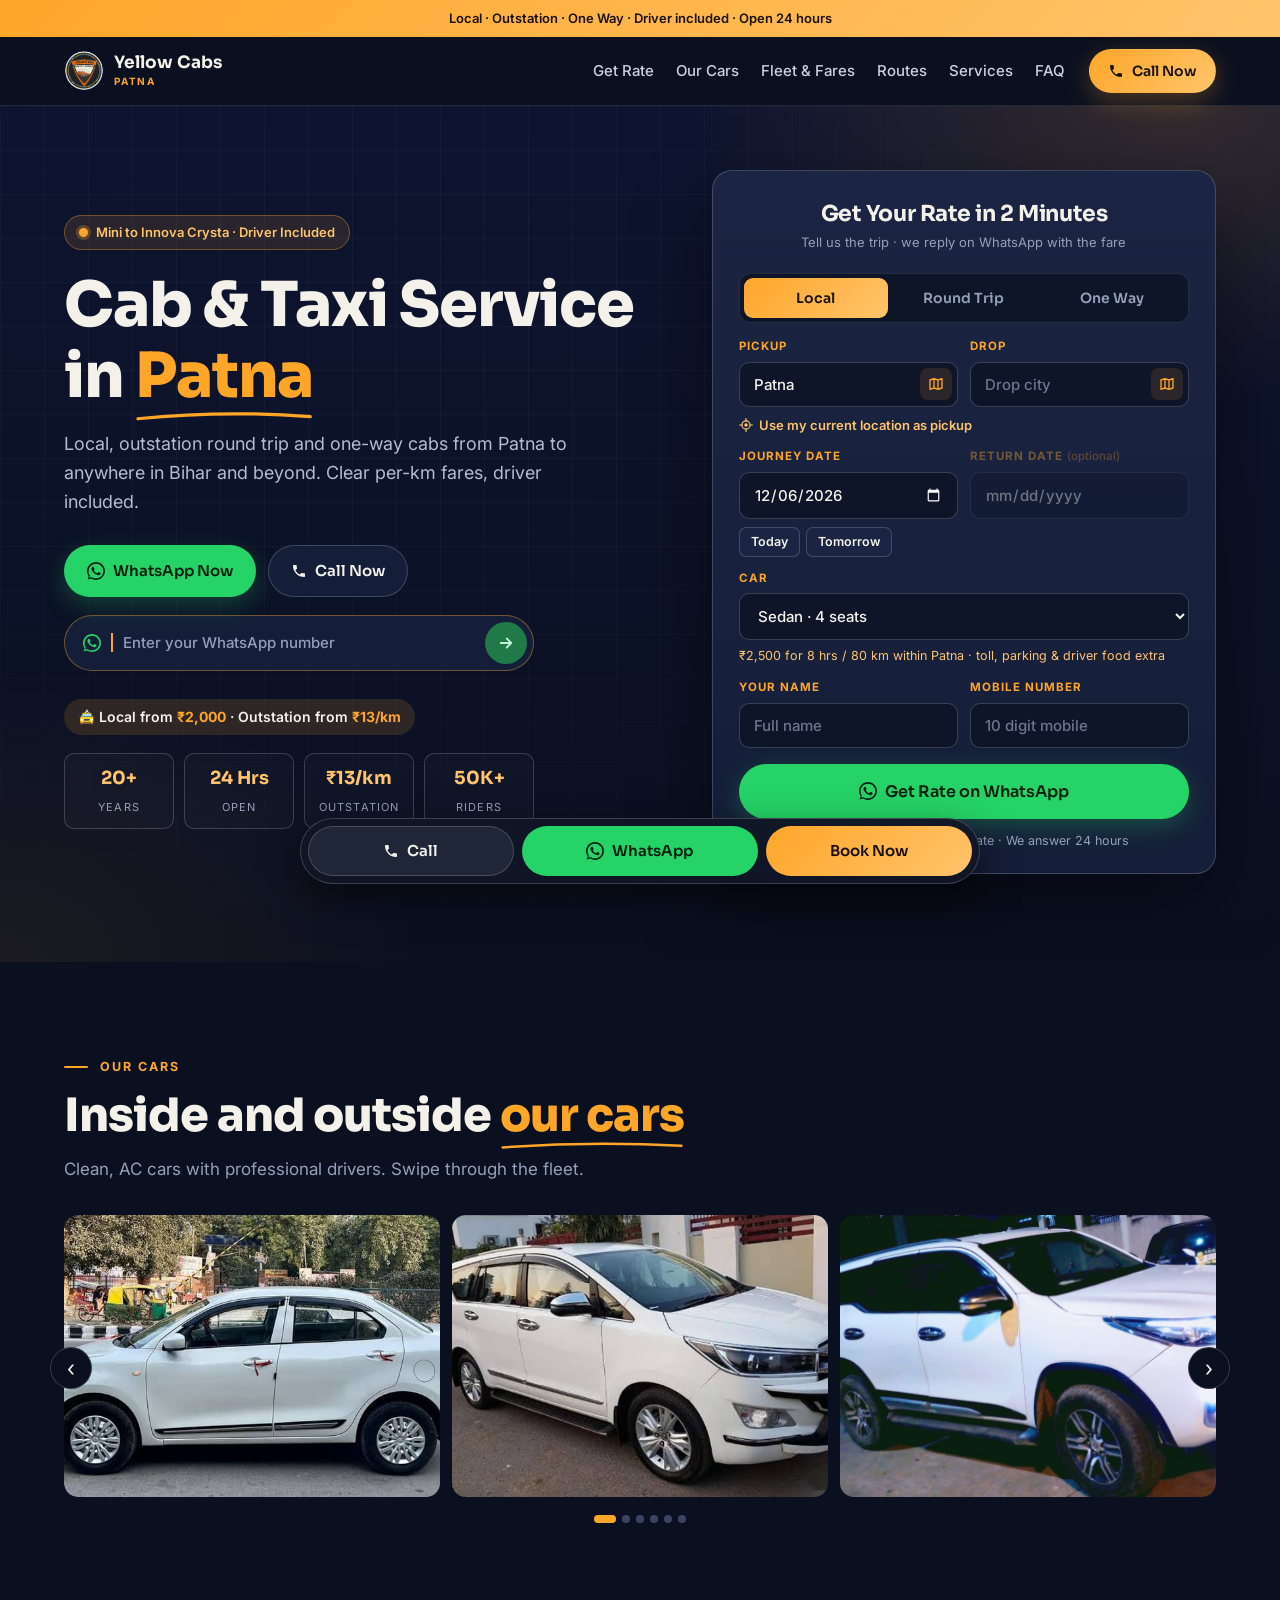
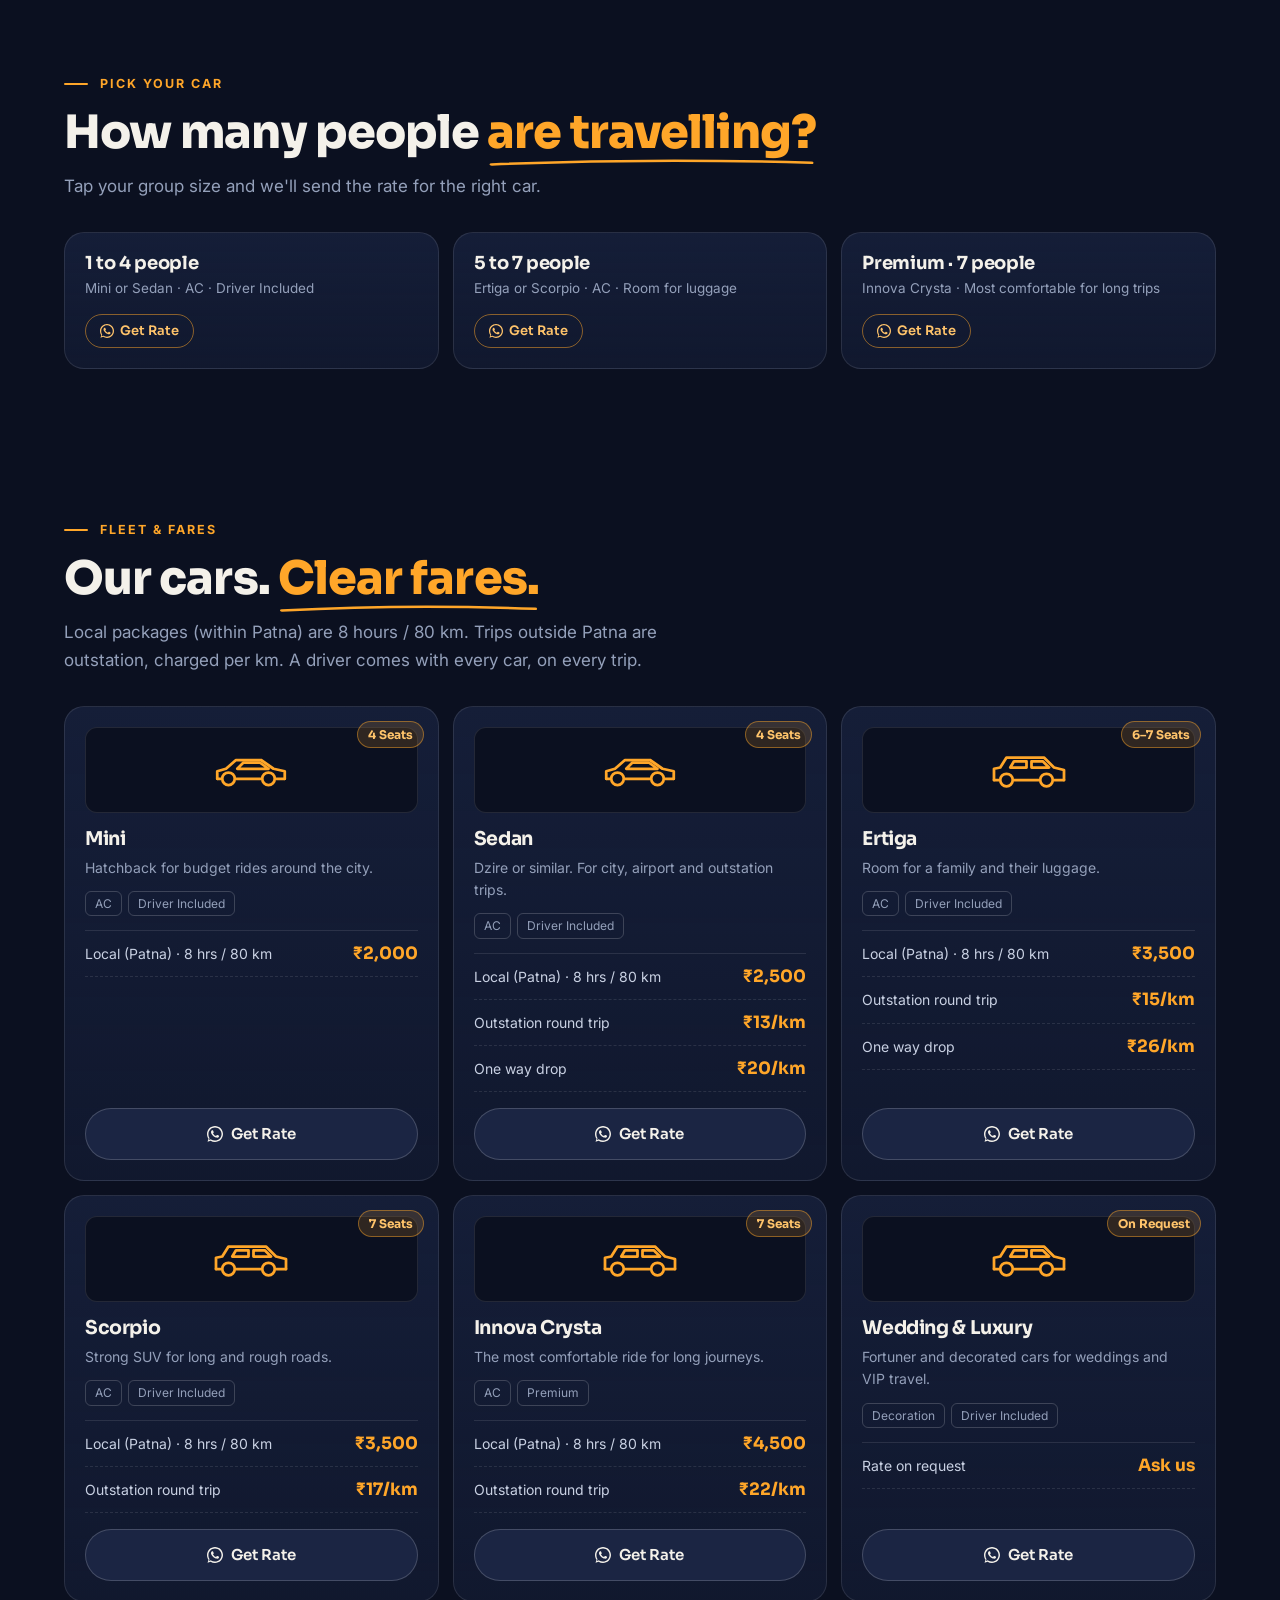
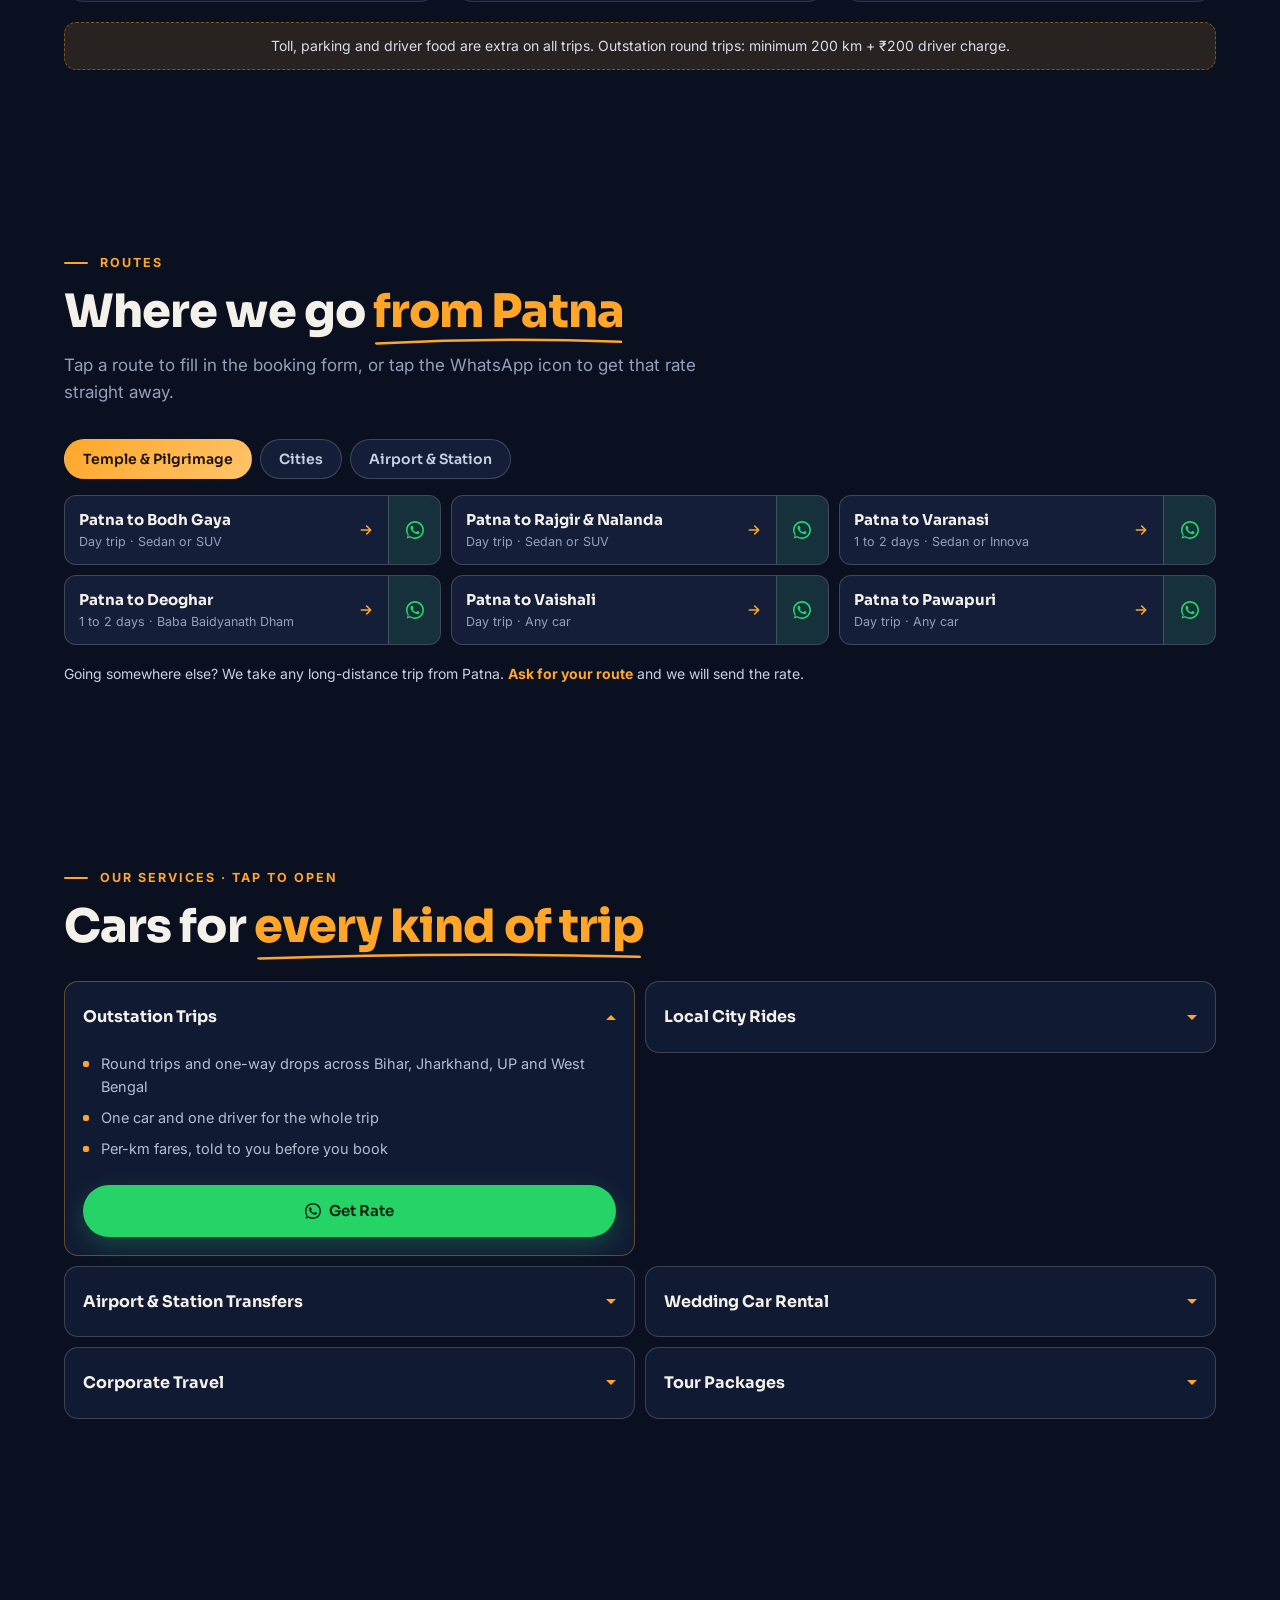
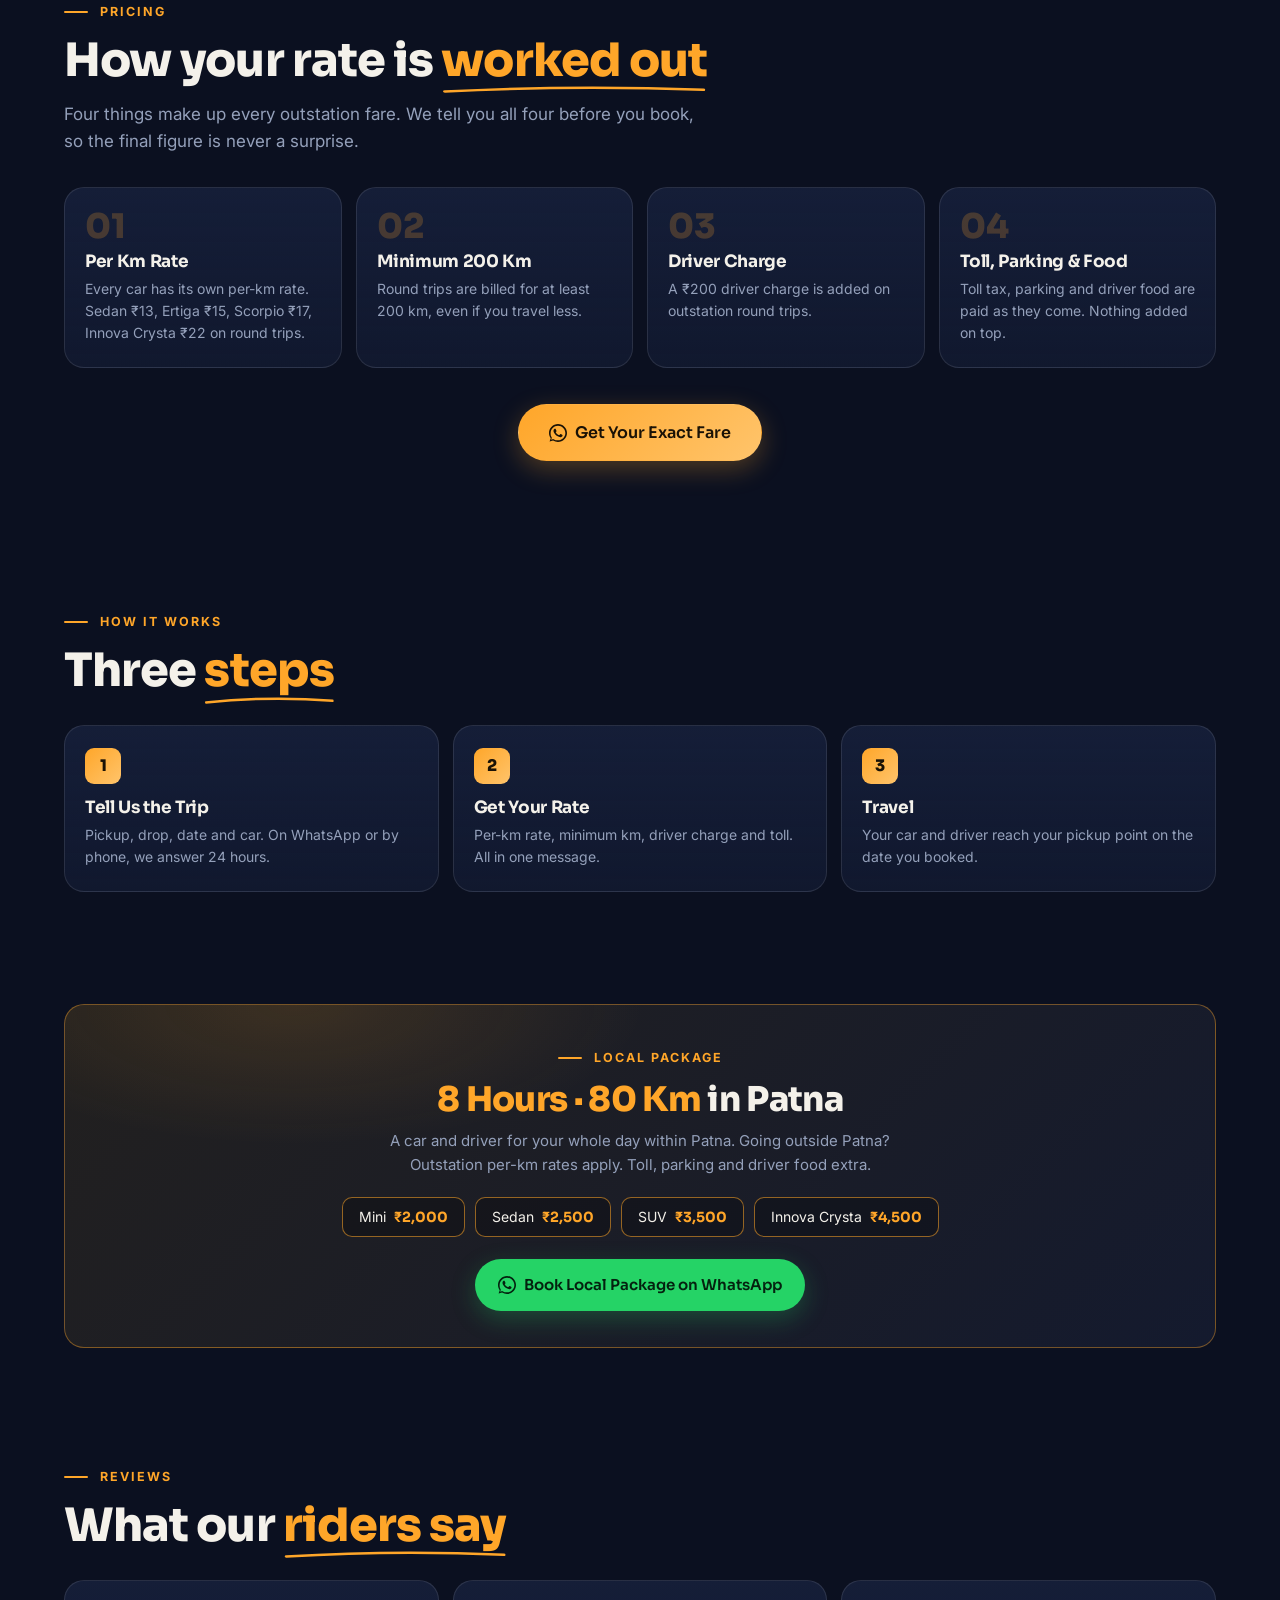
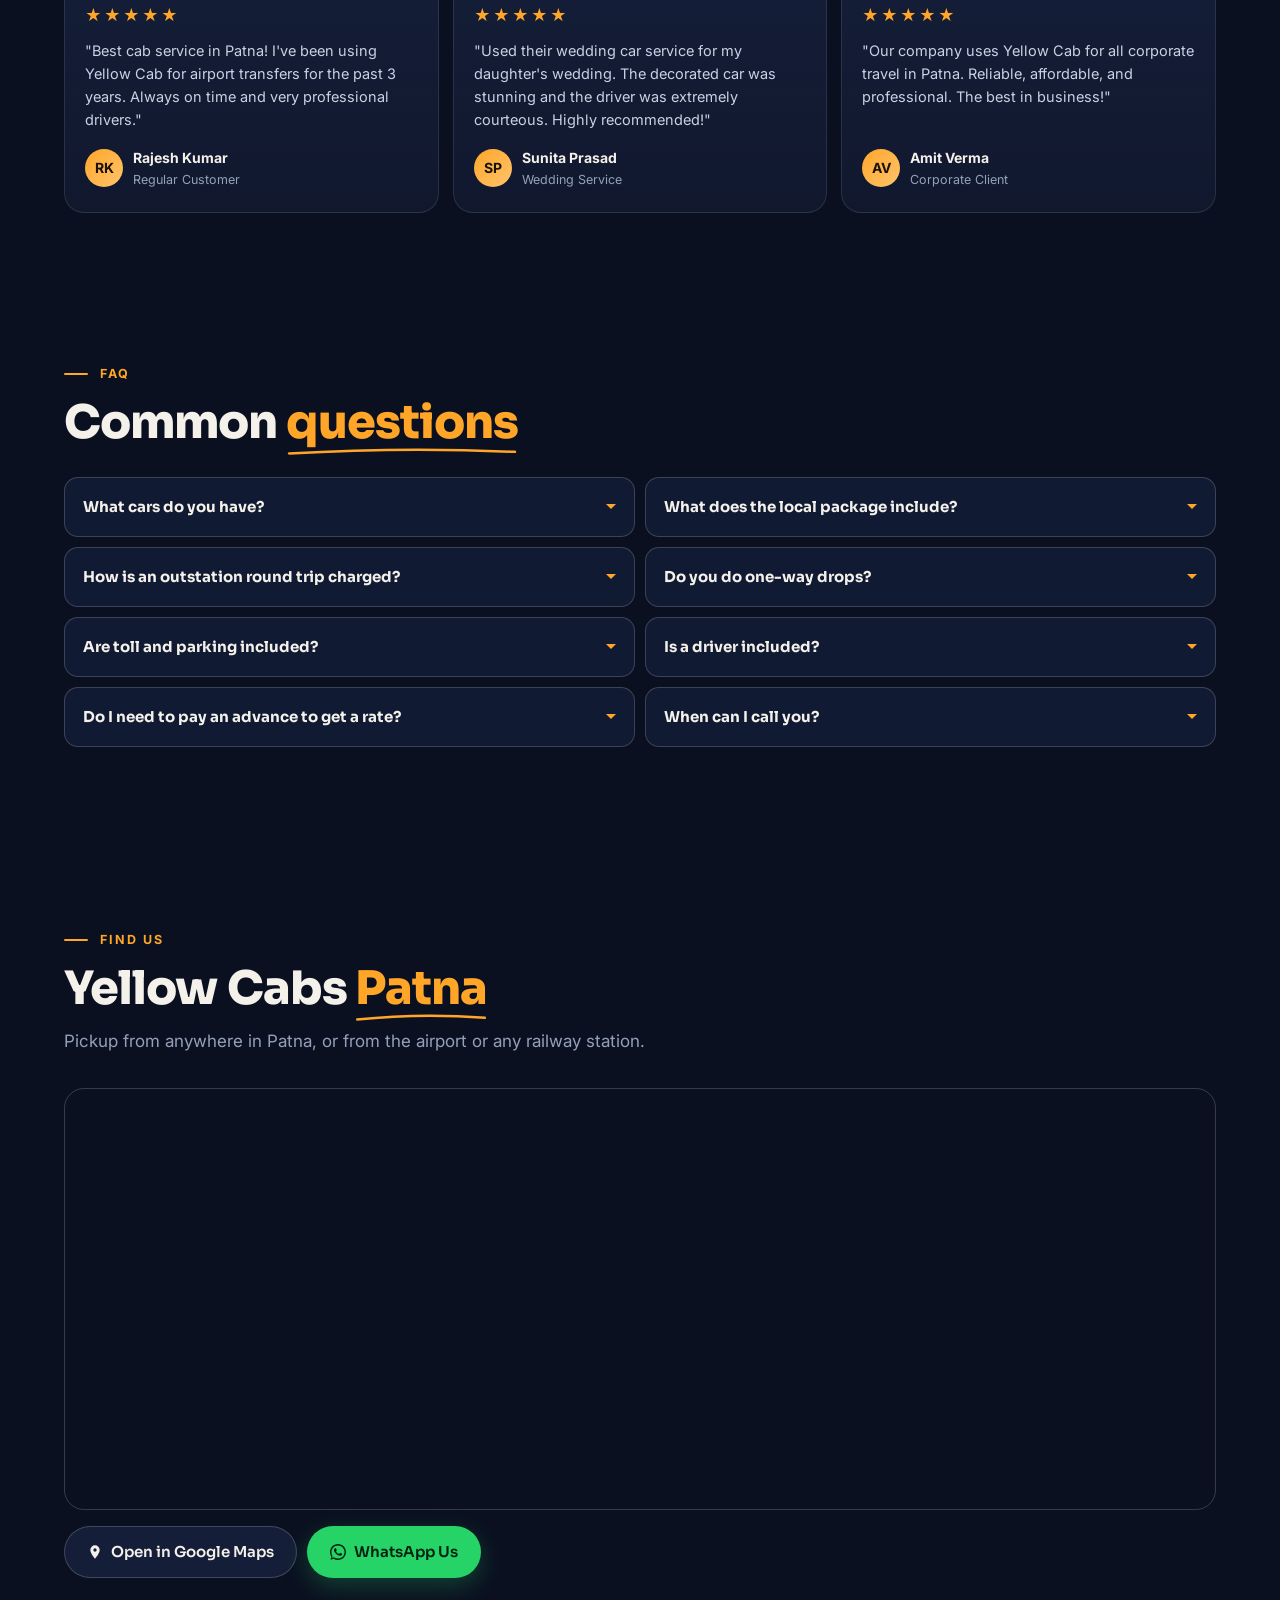
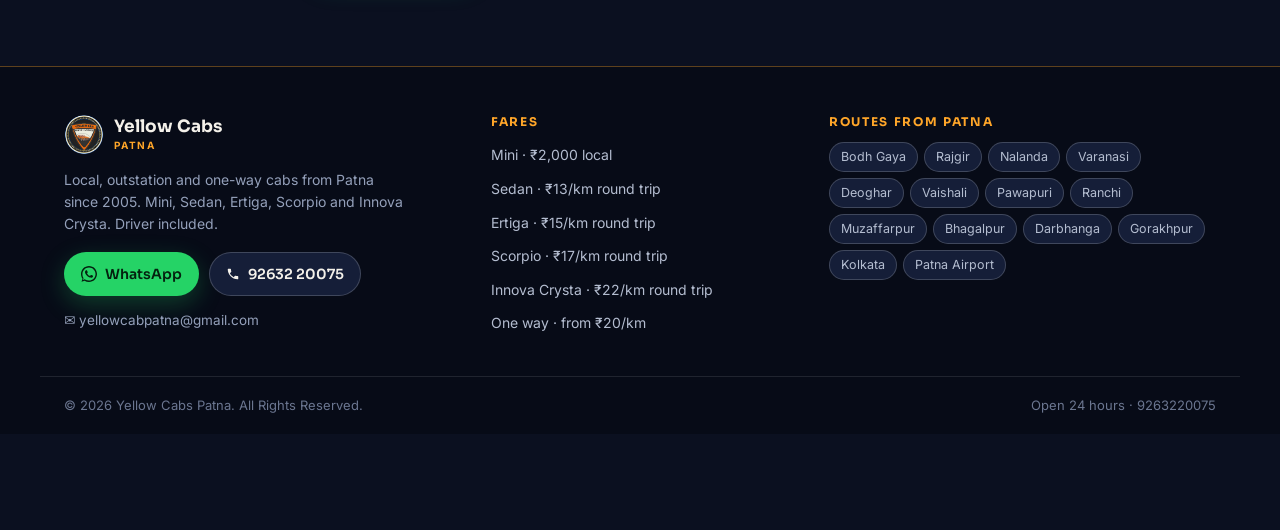
==== commit 155249e8: "add map" ====
--- a/index.html
+++ b/index.html
@@ -75,6 +75,17 @@
       <path fill="currentColor"
         d="M12 2a7 7 0 0 0-7 7c0 5.25 7 13 7 13s7-7.75 7-13a7 7 0 0 0-7-7zm0 9.5A2.5 2.5 0 1 1 12 6.5a2.5 2.5 0 0 1 0 5z" />
     </symbol>
+    <symbol id="i-gps" viewBox="0 0 24 24">
+      <g fill="none" stroke="currentColor" stroke-width="2" stroke-linecap="round">
+        <circle cx="12" cy="12" r="7" />
+        <path d="M12 1v4M12 19v4M1 12h4M19 12h4" />
+      </g>
+      <circle cx="12" cy="12" r="3" fill="currentColor" />
+    </symbol>
+    <symbol id="i-map" viewBox="0 0 24 24">
+      <path fill="none" stroke="currentColor" stroke-width="2" stroke-linejoin="round"
+        d="M9 4 3 6v14l6-2 6 2 6-2V4l-6 2-6-2zM9 4v14M15 6v14" />
+    </symbol>
   </svg>
 
   <!-- ═══ TOP BAR ═══ -->
@@ -155,14 +166,25 @@
                 <label for="pickup">Pickup</label>
                 <div class="ac-wrap">
                   <input type="text" id="pickup" name="pickup" value="Patna" placeholder="Pickup city" autocomplete="off" />
+                  <button type="button" class="ac-map-btn" data-map-for="pickup" aria-label="Choose pickup on map"
+                    title="Choose on map"><svg width="16" height="16"><use href="#i-map" /></svg></button>
                 </div>
+                <input type="hidden" id="pickupMap" name="pickup_map" />
               </div>
               <div class="field">
                 <label for="destination">Drop</label>
                 <div class="ac-wrap">
                   <input type="text" id="destination" name="destination" placeholder="Drop city" autocomplete="off" />
+                  <button type="button" class="ac-map-btn" data-map-for="destination" aria-label="Choose drop on map"
+                    title="Choose on map"><svg width="16" height="16"><use href="#i-map" /></svg></button>
                 </div>
+                <input type="hidden" id="destinationMap" name="drop_map" />
               </div>
+            </div>
+            <div class="loc-row">
+              <button type="button" class="loc-link" id="useMyLocation"><svg width="14" height="14"><use href="#i-gps" /></svg>
+                Use my current location as pickup</button>
+              <span class="loc-msg" id="locMsg" aria-live="polite"></span>
             </div>
             <div class="grid2">
               <div class="field">
@@ -189,6 +211,17 @@
                 <option value="Not sure">Not sure yet, please suggest</option>
               </select>
               <p class="fare-hint" id="fareHint" aria-live="polite"></p>
+            </div>
+            <div class="estimate" id="estimate" hidden aria-live="polite">
+              <div class="est-head">
+                <span>Estimated Fare</span>
+                <b id="estTotal">…</b>
+              </div>
+              <p class="est-route" id="estRoute"></p>
+              <ul class="est-lines" id="estLines"></ul>
+              <div class="est-cars" id="estCars"></div>
+              <p class="est-note" id="estNote"></p>
+              <input type="hidden" name="estimate" id="estimateField" />
             </div>
             <div class="grid2">
               <div class="field">
@@ -268,7 +301,7 @@
       <div class="container">
         <span class="eyebrow">Fleet &amp; Fares</span>
         <h2>Our cars. <span class="hl">Clear fares.</span></h2>
-        <p class="lead">Local packages are 8 hours / 80 km. Outstation and one-way are per km. A driver comes with every
+        <p class="lead">Local packages (within Patna) are 8 hours / 80 km. Trips outside Patna are outstation, charged per km. A driver comes with every
           car, on every trip.</p>
         <div class="grid3">
           <article class="fleet-card">
@@ -278,7 +311,7 @@
             <p>Hatchback for budget rides around the city.</p>
             <div class="tags"><span>AC</span><span>Driver Included</span></div>
             <ul class="rates">
-              <li><span>Local · 8 hrs / 80 km</span><b>₹2,000</b></li>
+              <li><span>Local (Patna) · 8 hrs / 80 km</span><b>₹2,000</b></li>
             </ul>
             <a class="btn btn-card btn-block" target="_blank" rel="noopener noreferrer"
               href="https://wa.me/919263220075?text=Hi%2C%20please%20send%20the%20rate%20for%20a%20Mini.">
@@ -291,7 +324,7 @@
             <p>Dzire or similar. For city, airport and outstation trips.</p>
             <div class="tags"><span>AC</span><span>Driver Included</span></div>
             <ul class="rates">
-              <li><span>Local · 8 hrs / 80 km</span><b>₹2,500</b></li>
+              <li><span>Local (Patna) · 8 hrs / 80 km</span><b>₹2,500</b></li>
               <li><span>Outstation round trip</span><b>₹13/km</b></li>
               <li><span>One way drop</span><b>₹20/km</b></li>
             </ul>
@@ -306,7 +339,7 @@
             <p>Room for a family and their luggage.</p>
             <div class="tags"><span>AC</span><span>Driver Included</span></div>
             <ul class="rates">
-              <li><span>Local · 8 hrs / 80 km</span><b>₹3,500</b></li>
+              <li><span>Local (Patna) · 8 hrs / 80 km</span><b>₹3,500</b></li>
               <li><span>Outstation round trip</span><b>₹15/km</b></li>
               <li><span>One way drop</span><b>₹26/km</b></li>
             </ul>
@@ -321,7 +354,7 @@
             <p>Strong SUV for long and rough roads.</p>
             <div class="tags"><span>AC</span><span>Driver Included</span></div>
             <ul class="rates">
-              <li><span>Local · 8 hrs / 80 km</span><b>₹3,500</b></li>
+              <li><span>Local (Patna) · 8 hrs / 80 km</span><b>₹3,500</b></li>
               <li><span>Outstation round trip</span><b>₹17/km</b></li>
             </ul>
             <a class="btn btn-card btn-block" target="_blank" rel="noopener noreferrer"
@@ -335,7 +368,7 @@
             <p>The most comfortable ride for long journeys.</p>
             <div class="tags"><span>AC</span><span>Premium</span></div>
             <ul class="rates">
-              <li><span>Local · 8 hrs / 80 km</span><b>₹4,500</b></li>
+              <li><span>Local (Patna) · 8 hrs / 80 km</span><b>₹4,500</b></li>
               <li><span>Outstation round trip</span><b>₹22/km</b></li>
             </ul>
             <a class="btn btn-card btn-block" target="_blank" rel="noopener noreferrer"
@@ -521,7 +554,7 @@
         <div class="offer-box">
           <span class="eyebrow eyebrow-center">Local Package</span>
           <h2><span class="hl-plain">8 Hours · 80 Km</span> in Patna</h2>
-          <p>A car and driver for your whole day in the city. Toll, parking and driver food extra.</p>
+          <p>A car and driver for your whole day within Patna. Going outside Patna? Outstation per-km rates apply. Toll, parking and driver food extra.</p>
           <div class="offer-prices">
             <span>Mini <b>₹2,000</b></span>
             <span>Sedan <b>₹2,500</b></span>
@@ -576,7 +609,7 @@
           </details>
           <details class="faq">
             <summary>What does the local package include?</summary>
-            <p>8 hours and 80 km with a driver: Mini ₹2,000, Sedan ₹2,500, SUV (Ertiga / Scorpio) ₹3,500 and Innova
+            <p>For trips within Patna only: 8 hours and 80 km with a driver. Mini ₹2,000, Sedan ₹2,500, SUV (Ertiga / Scorpio) ₹3,500 and Innova
               Crysta ₹4,500. Toll, parking and driver food are extra.</p>
           </details>
           <details class="faq">
@@ -674,6 +707,32 @@
     </div>
   </footer>
 
+  <!-- ═══ MAP PICKER ═══ -->
+  <dialog class="map-dialog" id="mapDialog" aria-labelledby="mapTitle">
+    <div class="map-head">
+      <h3 id="mapTitle">Choose pickup location</h3>
+      <button type="button" class="map-close" id="mapClose" aria-label="Close map">✕</button>
+    </div>
+    <div class="map-search">
+      <div class="ac-wrap">
+        <input type="text" id="mapSearch" placeholder="Search area, street or landmark" autocomplete="off" />
+      </div>
+    </div>
+    <div class="map-stage">
+      <div id="mapCanvas"></div>
+      <div class="map-pin" aria-hidden="true"><svg width="48" height="48"><use href="#i-pin" /></svg></div>
+      <button type="button" class="map-locate" id="mapLocate" aria-label="Go to my current location"
+        title="My current location"><svg width="20" height="20"><use href="#i-gps" /></svg></button>
+    </div>
+    <div class="map-foot">
+      <div class="map-address">
+        <small>Move the map to place the pin</small>
+        <span id="mapAddress">Loading map…</span>
+      </div>
+      <button type="button" class="btn btn-amber" id="mapConfirm" disabled>Confirm Location</button>
+    </div>
+  </dialog>
+
   <!-- ═══ FLOATING ACTION BAR ═══ -->
   <div class="action-bar">
     <a href="tel:+919263220075" class="ab-call"><svg width="16" height="16"><use href="#i-phone" /></svg> Call</a>
@@ -770,17 +829,20 @@
     function updateHint() {
       const key = TRIP_KEY[tripValue()];
       const fare = carSelect.selectedOptions[0].dataset[key];
+      renderEstimate();
       if (!fare) { fareHint.textContent = ''; return; }
       const rate = Number(fare).toLocaleString('en-IN');
       fareHint.textContent = {
-        local: `₹${rate} for 8 hrs / 80 km · toll, parking & driver food extra`,
+        local: `₹${rate} for 8 hrs / 80 km within Patna · toll, parking & driver food extra`,
         round: `₹${rate}/km · min 200 km · ₹200 driver charge · toll, parking & food extra`,
         oneway: `₹${rate}/km · toll, parking & driver food extra`,
       }[key];
     }
 
     function setTrip(value) {
-      form.querySelector(`input[name="trip"][value="${value}"]`).checked = true;
+      const radio = form.querySelector(`input[name="trip"][value="${value}"]`);
+      if (radio.disabled) return; // not allowed for the places chosen (see applyTripRule)
+      radio.checked = true;
       updateTrip();
     }
 
@@ -804,7 +866,7 @@
 
     // Route cards fill the form
     document.querySelectorAll('.route button[data-drop]').forEach(btn => btn.addEventListener('click', () => {
-      document.getElementById('destination').value = btn.dataset.drop;
+      setPlace(document.getElementById('destination'), btn.dataset.drop);
       setTrip(btn.dataset.trip);
       document.getElementById('book').scrollIntoView({ behavior: 'smooth', block: 'start' });
       setTimeout(() => document.getElementById('name').focus({ preventScroll: true }), 600);
@@ -829,9 +891,12 @@
         `Trip: ${data.get('trip')}`,
         `Car: ${data.get('car')}`,
         data.get('pickup') && `Pickup: ${data.get('pickup')}`,
+        data.get('pickup_map') && `Pickup on map: ${data.get('pickup_map')}`,
         data.get('destination') && `Drop: ${data.get('destination')}`,
+        data.get('drop_map') && `Drop on map: ${data.get('drop_map')}`,
         data.get('date') && `Date: ${data.get('date')}`,
         data.get('return_date') && `Return: ${data.get('return_date')}`,
+        data.get('estimate') && `Website estimate: ${data.get('estimate')}`,
         `Name: ${data.get('name')}`,
         `Phone: ${data.get('phone')}`,
       ].filter(Boolean);
@@ -854,10 +919,9 @@
       document.getElementById('callbackMsg').textContent = "Thanks! We'll message you on WhatsApp shortly.";
     });
 
-    updateTrip();
-
-    // ─── Place suggestions for Pickup / Drop ───
-    // Popular places show instantly; anything else comes from Photon (free OpenStreetMap search, no API key).
+    // ─── Locations: suggestions, current location and map picker ───
+    // All free, no API key: Photon (OpenStreetMap search) turns text and map points into places,
+    // MapLibre + OpenFreeMap draw the map, and the browser's geolocation gives "current location".
     const POPULAR_PLACES = [
       ['Patna', 'Bihar'], ['Patna Airport (Jay Prakash Narayan)', 'Patna, Bihar'], ['Patna Junction', 'Patna, Bihar'],
       ['Patliputra Junction', 'Patna, Bihar'], ['Rajendra Nagar Terminal', 'Patna, Bihar'], ['Danapur', 'Patna, Bihar'],
@@ -869,9 +933,75 @@
       ['Deoghar', 'Jharkhand'], ['Ranchi', 'Jharkhand'], ['Dhanbad', 'Jharkhand'], ['Varanasi', 'Uttar Pradesh'],
       ['Gorakhpur', 'Uttar Pradesh'], ['Prayagraj', 'Uttar Pradesh'], ['Kolkata', 'West Bengal'], ['Siliguri', 'West Bengal'],
     ];
-    const PHOTON_URL = 'https://photon.komoot.io/api/?limit=6&lang=en&lat=25.61&lon=85.14&bbox=68.1,6.5,97.4,35.7&q=';
-
-    function attachPlaceSuggest(input) {
+    const PHOTON = 'https://photon.komoot.io';
+    const PHOTON_SEARCH = `${PHOTON}/api/?limit=6&lang=en&lat=25.61&lon=85.14&bbox=68.1,6.5,97.4,35.7&q=`;
+    const PATNA_CENTER = [25.6093, 85.1376];
+    const MAPLIBRE = 'https://cdnjs.cloudflare.com/ajax/libs/maplibre-gl/4.7.1/maplibre-gl.min';
+    const MAP_STYLE = 'https://tiles.openfreemap.org/styles/liberty';
+    const locMsg = document.getElementById('locMsg');
+
+    async function photonSearch(q, signal) {
+      const res = await fetch(PHOTON_SEARCH + encodeURIComponent(q), { signal });
+      const json = await res.json();
+      return json.features.map(f => {
+        const p = f.properties;
+        const parts = [p.city || p.county || p.district, p.state].filter((v, i, a) => v && v !== p.name && a.indexOf(v) === i);
+        const [lng, lat] = f.geometry.coordinates;
+        return { name: p.name, sub: parts.join(', '), value: parts[0] ? `${p.name}, ${parts[0]}` : p.name, lat, lng };
+      }).filter(it => it.name);
+    }
+
+    async function reverseGeocode(lat, lng) {
+      try {
+        const res = await fetch(`${PHOTON}/reverse?lat=${lat}&lon=${lng}&lang=en&limit=1`);
+        const p = (await res.json()).features[0]?.properties;
+        if (p) {
+          const street = [p.housenumber, p.street].filter(Boolean).join(' ');
+          const parts = [p.name, street, p.locality || p.district, p.city || p.county]
+            .filter((v, i, a) => v && a.indexOf(v) === i);
+          if (parts.length) return parts.join(', ');
+        }
+      } catch { }
+      return `${lat.toFixed(5)}, ${lng.toFixed(5)}`;
+    }
+
+    // Fills a Pickup/Drop box. An exact point is also kept as a Google Maps link for the driver.
+    function setPlace(input, text, lat, lng) {
+      input.value = text;
+      setPoint(input, lat, lng);
+      scheduleEstimate();
+    }
+
+    function setPoint(input, lat, lng) {
+      const hasPoint = lat != null && lng != null;
+      document.getElementById(input.id + 'Map').value = hasPoint ? `https://maps.google.com/?q=${(+lat).toFixed(6)},${(+lng).toFixed(6)}` : '';
+      input.dataset.lat = hasPoint ? lat : '';
+      input.dataset.lng = hasPoint ? lng : '';
+    }
+
+    function locate(onFound, onFail) {
+      if (!navigator.geolocation) return onFail('Location is not available in this browser.');
+      navigator.geolocation.getCurrentPosition(
+        pos => onFound(pos.coords.latitude, pos.coords.longitude),
+        err => onFail(err.code === 1
+          ? 'Location permission was blocked. Allow it in your browser, or pick the point on the map.'
+          : 'Could not find your location. Please type it or pick it on the map.'),
+        { enableHighAccuracy: true, timeout: 15000, maximumAge: 60000 });
+    }
+
+    function useCurrentLocation(input) {
+      locMsg.textContent = 'Finding your location…';
+      locMsg.classList.remove('error');
+      locate(async (lat, lng) => {
+        setPlace(input, await reverseGeocode(lat, lng), lat, lng);
+        locMsg.textContent = '';
+      }, msg => {
+        locMsg.textContent = msg;
+        locMsg.classList.add('error');
+      });
+    }
+
+    function attachPlaceSuggest(input, { onPick, actions = [] } = {}) {
       const list = document.createElement('ul');
       list.className = 'ac-list';
       list.setAttribute('role', 'listbox');
@@ -879,23 +1009,29 @@
       input.setAttribute('role', 'combobox');
       input.setAttribute('aria-autocomplete', 'list');
 
-      let items = [], active = -1, timer, controller;
+      let matches = [], items = [], active = -1, timer, controller;
 
       const close = () => { list.classList.remove('open'); active = -1; };
-      const choose = item => { input.value = item.value; close(); };
+      const choose = item => {
+        close();
+        if (item.run) item.run();
+        else if (onPick) onPick(item);
+        else setPlace(input, item.value, item.lat, item.lng);
+      };
 
       function render(query) {
+        items = [...actions, ...matches];
         list.replaceChildren();
         items.forEach((item, i) => {
           const li = document.createElement('li');
           li.setAttribute('role', 'option');
-          li.className = i === active ? 'active' : '';
+          li.className = (i === active ? 'active ' : '') + (item.run ? 'ac-action' : '');
           const icon = document.createElementNS('http://www.w3.org/2000/svg', 'svg');
           icon.setAttribute('width', '14'); icon.setAttribute('height', '14');
-          icon.innerHTML = '<use href="#i-pin" />';
+          icon.innerHTML = `<use href="#i-${item.icon || 'pin'}" />`;
           const name = document.createElement('b');
           // Bold the typed part when the name starts with it
-          if (item.name.toLowerCase().startsWith(query.toLowerCase())) {
+          if (!item.run && query && item.name.toLowerCase().startsWith(query.toLowerCase())) {
             name.append(item.name.slice(0, query.length));
             const rest = document.createElement('span');
             rest.textContent = item.name.slice(query.length);
@@ -922,38 +1058,29 @@
           .map(([name, sub]) => ({ name, sub, value: name }));
       }
 
-      async function remoteMatches(q) {
-        controller?.abort();
-        controller = new AbortController();
-        try {
-          const res = await fetch(PHOTON_URL + encodeURIComponent(q), { signal: controller.signal });
-          const json = await res.json();
-          return json.features.map(f => {
-            const p = f.properties;
-            const parts = [p.city || p.county || p.district, p.state].filter((v, i, a) => v && v !== p.name && a.indexOf(v) === i);
-            return { name: p.name, sub: parts.join(', '), value: parts[0] ? `${p.name}, ${parts[0]}` : p.name };
-          }).filter(it => it.name);
-        } catch { return null; }
-      }
+      input.addEventListener('focus', () => { active = -1; render(input.value.trim()); });
 
       input.addEventListener('input', () => {
         const q = input.value.trim();
+        if (!onPick) setPoint(input); // typed by hand, so drop any earlier map point
         clearTimeout(timer);
-        if (!q) { items = []; close(); return; }
-        items = localMatches(q);
+        matches = q ? localMatches(q) : [];
         active = -1;
         render(q);
         if (q.length < 2) return;
         timer = setTimeout(async () => {
-          const remote = await remoteMatches(q);
-          if (!remote || input.value.trim() !== q) return;
-          const seen = new Set(items.map(it => (it.name + it.sub).toLowerCase()));
-          const seenNames = new Set(items.map(it => it.name.toLowerCase()));
+          controller?.abort();
+          controller = new AbortController();
+          let remote;
+          try { remote = await photonSearch(q, controller.signal); } catch { return; }
+          if (input.value.trim() !== q) return;
+          const seen = new Set(matches.map(it => (it.name + it.sub).toLowerCase()));
+          const seenNames = new Set(matches.map(it => it.name.toLowerCase()));
           remote.forEach(it => {
             const key = (it.name + it.sub).toLowerCase();
-            if (!seen.has(key) && !seenNames.has(it.name.toLowerCase())) { seen.add(key); items.push(it); }
+            if (!seen.has(key) && !seenNames.has(it.name.toLowerCase())) { seen.add(key); matches.push(it); }
           });
-          items = items.slice(0, 8);
+          matches = matches.slice(0, 8);
           render(q);
         }, 250);
       });
@@ -974,8 +1101,313 @@
       input.addEventListener('blur', () => setTimeout(close, 120));
     }
 
-    attachPlaceSuggest(document.getElementById('pickup'));
-    attachPlaceSuggest(document.getElementById('destination'));
+    // ─── Map picker (MapLibre + OpenFreeMap load only when the map is first opened) ───
+    const mapDialog = document.getElementById('mapDialog');
+    const mapAddress = document.getElementById('mapAddress');
+    const mapConfirm = document.getElementById('mapConfirm');
+    let pickerMap, mapTarget, mapCenter, addressTimer;
+
+    function loadMapLibrary() {
+      if (window.maplibregl) return Promise.resolve();
+      return new Promise((resolve, reject) => {
+        const css = document.createElement('link');
+        css.rel = 'stylesheet';
+        css.href = `${MAPLIBRE}.css`;
+        document.head.appendChild(css);
+        const js = document.createElement('script');
+        js.src = `${MAPLIBRE}.js`;
+        js.onload = resolve;
+        js.onerror = reject;
+        document.head.appendChild(js);
+      });
+    }
+
+    function onMapMoved() {
+      const c = mapCenter = pickerMap.getCenter();
+      clearTimeout(addressTimer);
+      addressTimer = setTimeout(async () => {
+        const text = await reverseGeocode(c.lat, c.lng);
+        if (mapCenter !== c) return; // map moved again meanwhile
+        mapAddress.textContent = text;
+        mapConfirm.disabled = false;
+      }, 400);
+    }
+
+    // Glide for nearby moves; jump straight there for far ones (a long fly-over makes people wait)
+    function flyTo(lat, lng, zoom) {
+      if (!pickerMap) return;
+      const from = pickerMap.getCenter();
+      const far = Math.abs(from.lat - lat) + Math.abs(from.lng - lng) > 0.3;
+      pickerMap[far ? 'jumpTo' : 'flyTo']({ center: [lng, lat], zoom });
+    }
+
+    async function openMapPicker(input) {
+      mapTarget = input;
+      document.getElementById('mapTitle').textContent = input.id === 'pickup' ? 'Choose pickup location' : 'Choose drop location';
+      document.getElementById('mapSearch').value = '';
+      mapConfirm.disabled = true;
+      mapAddress.textContent = 'Loading map…';
+      mapDialog.showModal();
+      try { await loadMapLibrary(); } catch {
+        mapAddress.textContent = 'The map could not load. Please check your internet and try again.';
+        return;
+      }
+      const [lat, lng] = input.dataset.lat ? [+input.dataset.lat, +input.dataset.lng] : PATNA_CENTER;
+      if (!pickerMap) {
+        pickerMap = new maplibregl.Map({
+          container: 'mapCanvas',
+          style: MAP_STYLE,
+          center: [lng, lat],
+          zoom: 15.5,
+          attributionControl: { compact: true },
+        });
+        pickerMap.addControl(new maplibregl.NavigationControl({ showCompass: false }), 'top-right');
+        pickerMap.on('movestart', () => { mapConfirm.disabled = true; mapAddress.textContent = 'Finding address…'; });
+        pickerMap.on('moveend', onMapMoved);
+      } else {
+        pickerMap.resize();
+        pickerMap.jumpTo({ center: [lng, lat], zoom: 15.5 });
+      }
+      onMapMoved();
+    }
+
+    document.querySelectorAll('[data-map-for]').forEach(btn =>
+      btn.addEventListener('click', () => openMapPicker(document.getElementById(btn.dataset.mapFor))));
+    document.getElementById('mapClose').addEventListener('click', () => mapDialog.close());
+    // Close only on clicks on the dark backdrop. Checking the box (not e.target) matters: picking a
+    // suggestion hides the list mid-click, and that click then reports the dialog itself as its target.
+    mapDialog.addEventListener('click', e => {
+      const r = mapDialog.getBoundingClientRect();
+      if (e.clientX < r.left || e.clientX > r.right || e.clientY < r.top || e.clientY > r.bottom) mapDialog.close();
+    });
+    mapConfirm.addEventListener('click', () => {
+      setPlace(mapTarget, mapAddress.textContent, mapCenter.lat, mapCenter.lng);
+      mapDialog.close();
+    });
+    document.getElementById('mapLocate').addEventListener('click', () => {
+      mapAddress.textContent = 'Finding your location…';
+      locate((lat, lng) => flyTo(lat, lng, 17), msg => { mapAddress.textContent = msg; });
+    });
+
+    // Search box inside the map: jump to the chosen place
+    attachPlaceSuggest(document.getElementById('mapSearch'), {
+      onPick: async item => {
+        let { lat, lng } = item;
+        if (lat == null) { // popular places have no coordinates, so look them up
+          try { [{ lat, lng }] = await photonSearch(item.value); } catch { return; }
+        }
+        flyTo(lat, lng, 16);
+      },
+    });
+
+    // Pickup / Drop boxes: suggestions plus "current location" and "choose on map" shortcuts
+    ['pickup', 'destination'].forEach(id => {
+      const input = document.getElementById(id);
+      attachPlaceSuggest(input, {
+        actions: [
+          { name: 'Use my current location', sub: 'Exact point from your phone GPS', icon: 'gps', run: () => useCurrentLocation(input) },
+          { name: 'Choose on map', sub: 'Move the pin to the exact spot', icon: 'map', run: () => openMapPicker(input) },
+        ],
+      });
+    });
+    document.getElementById('useMyLocation').addEventListener('click', () => useCurrentLocation(document.getElementById('pickup')));
+
+    // ─── Fare estimate ───
+    // Road distance comes from free OSRM routing servers (OpenStreetMap data, no API key).
+    // Per-car rates are read from the <option data-*> attributes above; these are the trip rules.
+    const FARE_RULES = {
+      // 8 hrs / 80 km package, flat price per car, only for trips inside Patna
+      // (Danapur & Khagaul to Patna City, incl. airport, Phulwari, Digha). Anything outside is outstation.
+      local: { area: { south: 25.53, north: 25.68, west: 84.98, east: 85.29 } },
+      round: { minKm: 200, driverCharge: 200 },
+      oneway: {},
+    };
+    const ROUTERS = [
+      'https://routing.openstreetmap.de/routed-car/route/v1/driving',
+      'https://router.project-osrm.org/route/v1/driving',
+    ];
+    const estimateBox = document.getElementById('estimate');
+    const estTotal = document.getElementById('estTotal');
+    const estRoute = document.getElementById('estRoute');
+    const estLines = document.getElementById('estLines');
+    const estCars = document.getElementById('estCars');
+    const estNote = document.getElementById('estNote');
+    const estimateField = document.getElementById('estimateField');
+    const pickupInput = document.getElementById('pickup');
+    const dropInput = document.getElementById('destination');
+    const geoCache = new Map(), routeCache = new Map();
+    let route = null, estimateToken = 0, estimateTimer;
+    const localRadio = form.querySelector('input[name="trip"][value="Local"]');
+    const outstationRadios = [...form.querySelectorAll('input[name="trip"]:not([value="Local"])')];
+    let lastOutstation = 'Round Trip';
+
+    function inPatna({ lat, lng }) {
+      const a = FARE_RULES.local.area;
+      return lat >= a.south && lat <= a.north && lng >= a.west && lng <= a.east;
+    }
+
+    // Local rates are for trips within Patna; per-km outstation rates are for trips leaving it.
+    // Once both places are known, only the matching trip types can be picked.
+    function applyTripRule() {
+      const known = !!route && route !== 'loading';
+      const inside = known && route.inPatna;
+      const outside = known && !route.inPatna;
+      localRadio.disabled = outside;
+      localRadio.parentElement.title = outside ? 'Local packages are only for trips within Patna' : '';
+      outstationRadios.forEach(r => {
+        r.disabled = inside;
+        r.parentElement.title = inside ? 'Both places are in Patna, so the local package applies' : '';
+      });
+      if (outside && tripValue() === 'Local') setTrip(lastOutstation);
+      if (inside && tripValue() !== 'Local') { lastOutstation = tripValue(); setTrip('Local'); }
+    }
+
+    const rupees = n => '₹' + Math.round(n).toLocaleString('en-IN');
+
+    // A box's exact point if it has one, otherwise look its text up (cached per text)
+    function pointFor(input) {
+      if (input.dataset.lat) return Promise.resolve({ lat: +input.dataset.lat, lng: +input.dataset.lng });
+      const text = input.value.trim();
+      if (!text) return Promise.resolve(null);
+      if (!geoCache.has(text)) {
+        geoCache.set(text, photonSearch(text)
+          .then(([first]) => first ? { lat: first.lat, lng: first.lng } : null)
+          .catch(() => { geoCache.delete(text); return null; }));
+      }
+      return geoCache.get(text);
+    }
+
+    function straightLineKm(a, b) {
+      const rad = d => d * Math.PI / 180;
+      const h = Math.sin(rad(b.lat - a.lat) / 2) ** 2 +
+        Math.cos(rad(a.lat)) * Math.cos(rad(b.lat)) * Math.sin(rad(b.lng - a.lng) / 2) ** 2;
+      return 12742 * Math.asin(Math.sqrt(h));
+    }
+
+    async function roadRoute(a, b) {
+      const key = [a.lat, a.lng, b.lat, b.lng].map(n => n.toFixed(4)).join(',');
+      if (routeCache.has(key)) return routeCache.get(key);
+      for (const base of ROUTERS) {
+        try {
+          const res = await fetch(`${base}/${a.lng},${a.lat};${b.lng},${b.lat}?overview=false`);
+          const json = await res.json();
+          if (json.code === 'Ok') {
+            const r = { km: json.routes[0].distance / 1000, hours: json.routes[0].duration / 3600, byRoad: true };
+            routeCache.set(key, r);
+            return r;
+          }
+        } catch { }
+      }
+      // Routing unavailable: straight line plus 30% is a fair guess for road distance
+      return { km: straightLineKm(a, b) * 1.3, byRoad: false };
+    }
+
+    function scheduleEstimate() {
+      clearTimeout(estimateTimer);
+      estimateTimer = setTimeout(updateEstimate, 300);
+    }
+
+    async function updateEstimate() {
+      const token = ++estimateToken;
+      if (!pickupInput.value.trim() || !dropInput.value.trim()) { route = null; applyTripRule(); renderEstimate(); return; }
+      route = 'loading';
+      renderEstimate();
+      const [a, b] = await Promise.all([pointFor(pickupInput), pointFor(dropInput)]);
+      const result = a && b ? await roadRoute(a, b) : null;
+      if (token !== estimateToken) return; // a newer change is already being worked out
+      route = result && {
+        ...result,
+        inPatna: inPatna(a) && inPatna(b),
+        outsidePlace: (inPatna(b) ? pickupInput : dropInput).value.split(',')[0],
+      };
+      applyTripRule();
+      renderEstimate();
+    }
+
+    // Fare for one car on the current trip type, with the working shown line by line
+    function fareFor(option, trip, km) {
+      const rate = Number(option.dataset[trip]);
+      if (!rate) return null;
+      if (trip === 'local') {
+        return { total: rate, lines: [['8 hrs / 80 km package', rupees(rate)]] };
+      }
+      if (trip === 'oneway') {
+        const kmR = Math.max(1, Math.round(km));
+        return { total: kmR * rate, lines: [[`${kmR} km × ₹${rate}/km`, rupees(kmR * rate)]] };
+      }
+      const { minKm, driverCharge } = FARE_RULES.round;
+      const both = Math.max(1, Math.round(km * 2));
+      const billed = Math.max(both, minKm);
+      const lines = [
+        [`There and back: ${both} km` + (billed > both ? ` (min ${minKm} km)` : ''), ''],
+        [`${billed} km × ₹${rate}/km`, rupees(billed * rate)],
+        ['Driver charge', rupees(driverCharge)],
+      ];
+      return { total: billed * rate + driverCharge, lines };
+    }
+
+    function renderEstimate() {
+      const trip = TRIP_KEY[tripValue()];
+      const ready = route && route !== 'loading';
+      estimateBox.hidden = !route;
+      fareHint.hidden = !!route;
+      estimateField.value = '';
+      if (!route) return;
+
+      const from = pickupInput.value.split(',')[0];
+      const to = dropInput.value.split(',')[0];
+      if (route === 'loading') {
+        estTotal.textContent = '…';
+        estRoute.textContent = `${from} → ${to} · calculating distance…`;
+        estLines.replaceChildren(); estCars.replaceChildren(); estNote.textContent = '';
+        return;
+      }
+      if (!ready) return;
+
+      const km = route.km;
+      const time = route.hours ? ` · about ${route.hours < 1 ? Math.max(5, Math.round(route.hours * 60 / 5) * 5) + ' min' : route.hours.toFixed(1).replace('.0', '') + ' hrs'}` : '';
+      estRoute.textContent = `${from} → ${to} · ${Math.round(km)} km ${route.byRoad ? 'by road' : '(approx.)'}${time}`;
+
+      // Every car available for this trip, so people can compare
+      const options = [...carSelect.options].filter(o => !o.disabled && o.value !== 'Not sure');
+      const selected = carSelect.selectedOptions[0];
+      estCars.replaceChildren(...options.map(o => {
+        const f = fareFor(o, trip, km);
+        const b = document.createElement('button');
+        b.type = 'button';
+        b.className = o === selected ? 'active' : '';
+        b.innerHTML = `<span></span><b></b>`;
+        b.firstChild.textContent = o.value;
+        b.lastChild.textContent = rupees(f.total);
+        b.addEventListener('click', () => { carSelect.value = o.value; updateHint(); });
+        return b;
+      }));
+
+      const fare = selected.value === 'Not sure' ? null : fareFor(selected, trip, km);
+      estTotal.textContent = fare ? rupees(fare.total) : 'Pick a car';
+      estLines.replaceChildren(...(fare ? fare.lines : []).map(([label, value]) => {
+        const li = document.createElement('li');
+        li.innerHTML = '<span></span><b></b>';
+        li.firstChild.textContent = label;
+        li.lastChild.textContent = value;
+        return li;
+      }));
+
+      const notes = ['Toll, parking and driver food extra.'];
+      notes.unshift(route.inPatna
+        ? 'Both places are in Patna, so the local package applies.'
+        : `${route.outsidePlace} is outside Patna, so outstation per-km rates apply (local packages are for Patna only).`);
+      if (!route.byRoad) notes.push('Road distance is approximate.');
+      notes.push('We confirm the final fare on WhatsApp.');
+      estNote.textContent = notes.join(' ');
+
+      if (fare) estimateField.value = `${rupees(fare.total)} for ${selected.value}, ${tripValue()}, ${Math.round(km)} km one way (+ toll, parking, driver food)`;
+    }
+
+    [pickupInput, dropInput].forEach(input => input.addEventListener('change', scheduleEstimate));
+
+    updateTrip();
+    scheduleEstimate();
   </script>
 </body>
 
--- a/styles.css
+++ b/styles.css
@@ -226,6 +226,7 @@
 }
 .trip-tabs input:checked + span { background: var(--amberGrad); color: var(--ink); }
 .trip-tabs input:focus-visible + span { outline: 2px solid var(--amber); outline-offset: 2px; }
+.trip-tabs input:disabled + span { opacity: .35; cursor: not-allowed; text-decoration: line-through; }
 .grid2 { display: grid; grid-template-columns: 1fr 1fr; gap: 12px; }
 .field { margin-bottom: 12px; transition: opacity .2s ease; }
 .field label {
@@ -266,6 +267,42 @@
 .date-chips button:hover, .date-chips button.active { border-color: var(--amber); color: var(--amber); }
 .fare-hint { color: var(--amber2); font-size: 12.5px; margin-top: 6px; min-height: 1.2em; }
 .form-note { text-align: center; color: var(--muted); font-size: 12.5px; margin-top: 12px; }
+
+/* Fare estimate */
+.estimate {
+  margin: -2px 0 14px;
+  padding: 12px 14px;
+  background: rgba(255,166,41,.07);
+  border: 1px solid rgba(255,166,41,.4);
+  border-radius: 12px;
+}
+.estimate[hidden] { display: none; }
+.est-head { display: flex; justify-content: space-between; align-items: baseline; gap: 10px; }
+.est-head span { color: var(--amber); font-size: 11.5px; font-weight: 700; letter-spacing: .09em; text-transform: uppercase; }
+.est-head b { font-family: var(--fh); font-size: 24px; color: var(--amber2); line-height: 1.2; }
+.est-route { color: #C9D1E3; font-size: 13px; margin-top: 2px; }
+.est-lines { margin: 8px 0 0; border-top: 1px dashed rgba(255,166,41,.3); padding-top: 6px; }
+.est-lines li { display: flex; justify-content: space-between; gap: 10px; font-size: 13px; color: var(--muted); padding: 2px 0; }
+.est-lines b { color: var(--text); font-weight: 600; white-space: nowrap; }
+.est-cars { display: flex; flex-wrap: wrap; gap: 6px; margin-top: 10px; }
+.est-cars:empty { display: none; }
+.est-cars button {
+  display: flex; flex-direction: column; align-items: flex-start;
+  padding: 5px 10px;
+  background: var(--input);
+  border: 1px solid var(--line2);
+  border-radius: 8px;
+  cursor: pointer;
+  line-height: 1.25;
+  transition: border-color .2s ease;
+}
+.est-cars button span { font-size: 11.5px; color: var(--muted); }
+.est-cars button b { font-family: var(--fh); font-size: 13.5px; }
+.est-cars button:hover { border-color: rgba(255,166,41,.6); }
+.est-cars button.active { border-color: var(--amber); background: rgba(255,166,41,.14); }
+.est-cars button.active b { color: var(--amber2); }
+.est-note { font-size: 11.5px; color: var(--muted); margin-top: 8px; }
+.est-note:empty { display: none; }
 .form-card .btn-wa { margin-top: 4px; padding: 14px; font-size: 16px; }
 
 /* Place suggestions */
@@ -294,6 +331,103 @@
 .ac-list li b span { font-weight: 400; }
 .ac-list li small { color: var(--muted); font-size: 12px; grid-column: 2; }
 .ac-list li:hover, .ac-list li.active { background: rgba(255,166,41,.12); }
+.ac-list li.ac-action b { color: var(--amber2); }
+.ac-list li.ac-action:nth-child(2) { border-bottom: 1px solid var(--line); border-radius: 8px 8px 0 0; margin-bottom: 2px; }
+.ac-map-btn {
+  position: absolute; top: 50%; right: 6px;
+  transform: translateY(-50%);
+  width: 32px; height: 32px;
+  display: flex; align-items: center; justify-content: center;
+  background: var(--amberDim);
+  border: 0; border-radius: 8px;
+  color: var(--amber);
+  cursor: pointer;
+  transition: background .2s ease;
+}
+.ac-map-btn:hover { background: rgba(255,166,41,.25); }
+.ac-wrap:has(.ac-map-btn) input { padding-right: 44px; }
+.loc-row { display: flex; flex-wrap: wrap; align-items: center; gap: 4px 12px; margin: -4px 0 12px; }
+.loc-link {
+  display: inline-flex; align-items: center; gap: 6px;
+  background: none; border: 0; padding: 0;
+  color: var(--amber2);
+  font-size: 13px; font-weight: 600;
+  cursor: pointer;
+}
+.loc-link:hover { text-decoration: underline; }
+.loc-msg { font-size: 12.5px; color: var(--muted); }
+.loc-msg.error { color: #FF8A7A; }
+
+/* Map picker */
+.map-dialog {
+  width: min(760px, calc(100% - 24px));
+  max-height: calc(100dvh - 24px);
+  margin: auto;
+  padding: 0;
+  background: var(--card);
+  color: var(--text);
+  border: 1px solid var(--line2);
+  border-radius: var(--r2);
+  box-shadow: 0 30px 80px rgba(0,0,0,.6);
+  overflow: hidden;
+}
+.map-dialog[open] { display: flex; flex-direction: column; }
+.map-dialog::backdrop { background: rgba(5,8,18,.75); backdrop-filter: blur(3px); }
+.map-head { display: flex; align-items: center; justify-content: space-between; padding: 14px 16px; border-bottom: 1px solid var(--line); }
+.map-head h3 { font-size: 17px; }
+.map-close {
+  width: 34px; height: 34px; border-radius: 50%;
+  background: var(--card2); border: 1px solid var(--line2);
+  cursor: pointer; font-size: 14px;
+}
+.map-close:hover { border-color: var(--amber); }
+.map-search { position: relative; z-index: 2; padding: 12px 16px 0; }
+.map-search input {
+  width: 100%;
+  padding: 11px 14px;
+  background: var(--input);
+  border: 1px solid var(--line2);
+  border-radius: 10px;
+  color: var(--text);
+  font: 500 15px var(--ff);
+}
+.map-search input:focus { outline: 0; border-color: var(--amber); }
+.map-stage {
+  position: relative; z-index: 0;
+  height: min(56vh, 460px);
+  margin: 12px 16px 0;
+  border: 1px solid var(--line2);
+  border-radius: 12px;
+  overflow: hidden;
+}
+#mapCanvas { position: absolute; inset: 0; background: #E5E3DF; }
+.map-pin {
+  position: absolute; left: 50%; top: 50%; z-index: 500;
+  transform: translate(-50%, -100%);
+  color: #E8590C;
+  pointer-events: none;
+  filter: drop-shadow(0 3px 4px rgba(0,0,0,.4));
+}
+.map-pin::after {
+  content: '';
+  position: absolute; left: 50%; bottom: -3px;
+  width: 10px; height: 4px; margin-left: -5px;
+  border-radius: 50%;
+  background: rgba(0,0,0,.35);
+}
+.map-locate {
+  position: absolute; right: 10px; bottom: 48px; z-index: 1000;
+  width: 42px; height: 42px; border-radius: 50%;
+  background: #fff; color: #1A73E8;
+  border: 0; cursor: pointer;
+  display: flex; align-items: center; justify-content: center;
+  box-shadow: 0 3px 10px rgba(0,0,0,.3);
+}
+.map-foot { display: flex; align-items: center; gap: 14px; padding: 14px 16px 16px; }
+.map-address { flex: 1; min-width: 0; display: flex; flex-direction: column; }
+.map-address small { color: var(--amber); font-size: 11px; font-weight: 700; letter-spacing: .08em; text-transform: uppercase; }
+.map-address span { font-size: 14px; color: #D9DEEA; }
+.map-foot .btn:disabled { opacity: .5; cursor: wait; transform: none; }
 
 /* ─── SECTIONS ─── */
 .section { padding: 88px 0; }
@@ -645,4 +779,7 @@
   .action-bar { bottom: 10px; gap: 6px; padding: 6px; }
   .action-bar a { font-size: 14px; padding: 11px 6px; }
   .ac-list { min-width: 0; }
-}
+  .map-dialog { width: 100%; max-width: 100%; height: 100dvh; max-height: 100dvh; border-radius: 0; border: 0; }
+  .map-stage { flex: 1; height: auto; margin: 12px 0 0; border-radius: 0; border-left: 0; border-right: 0; }
+  .map-foot { flex-direction: column; align-items: stretch; padding-bottom: calc(16px + env(safe-area-inset-bottom)); }
+}
